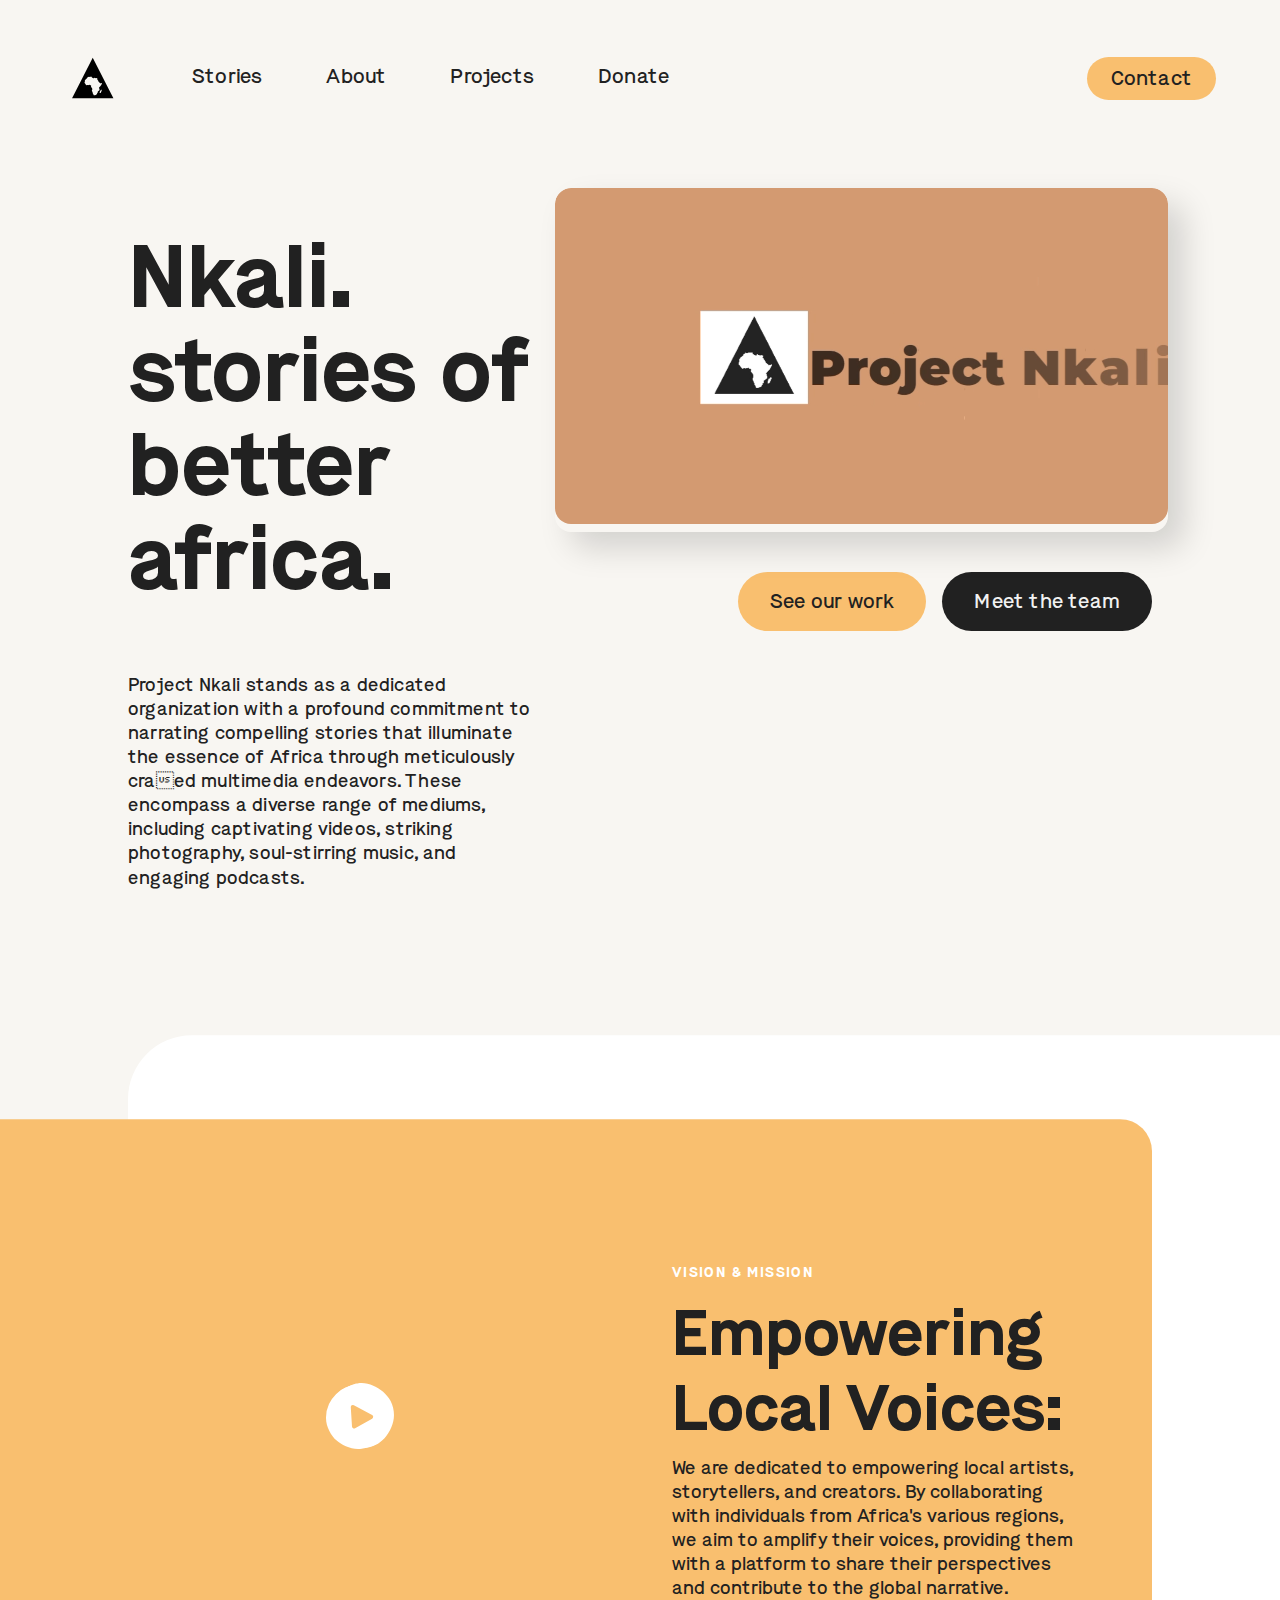
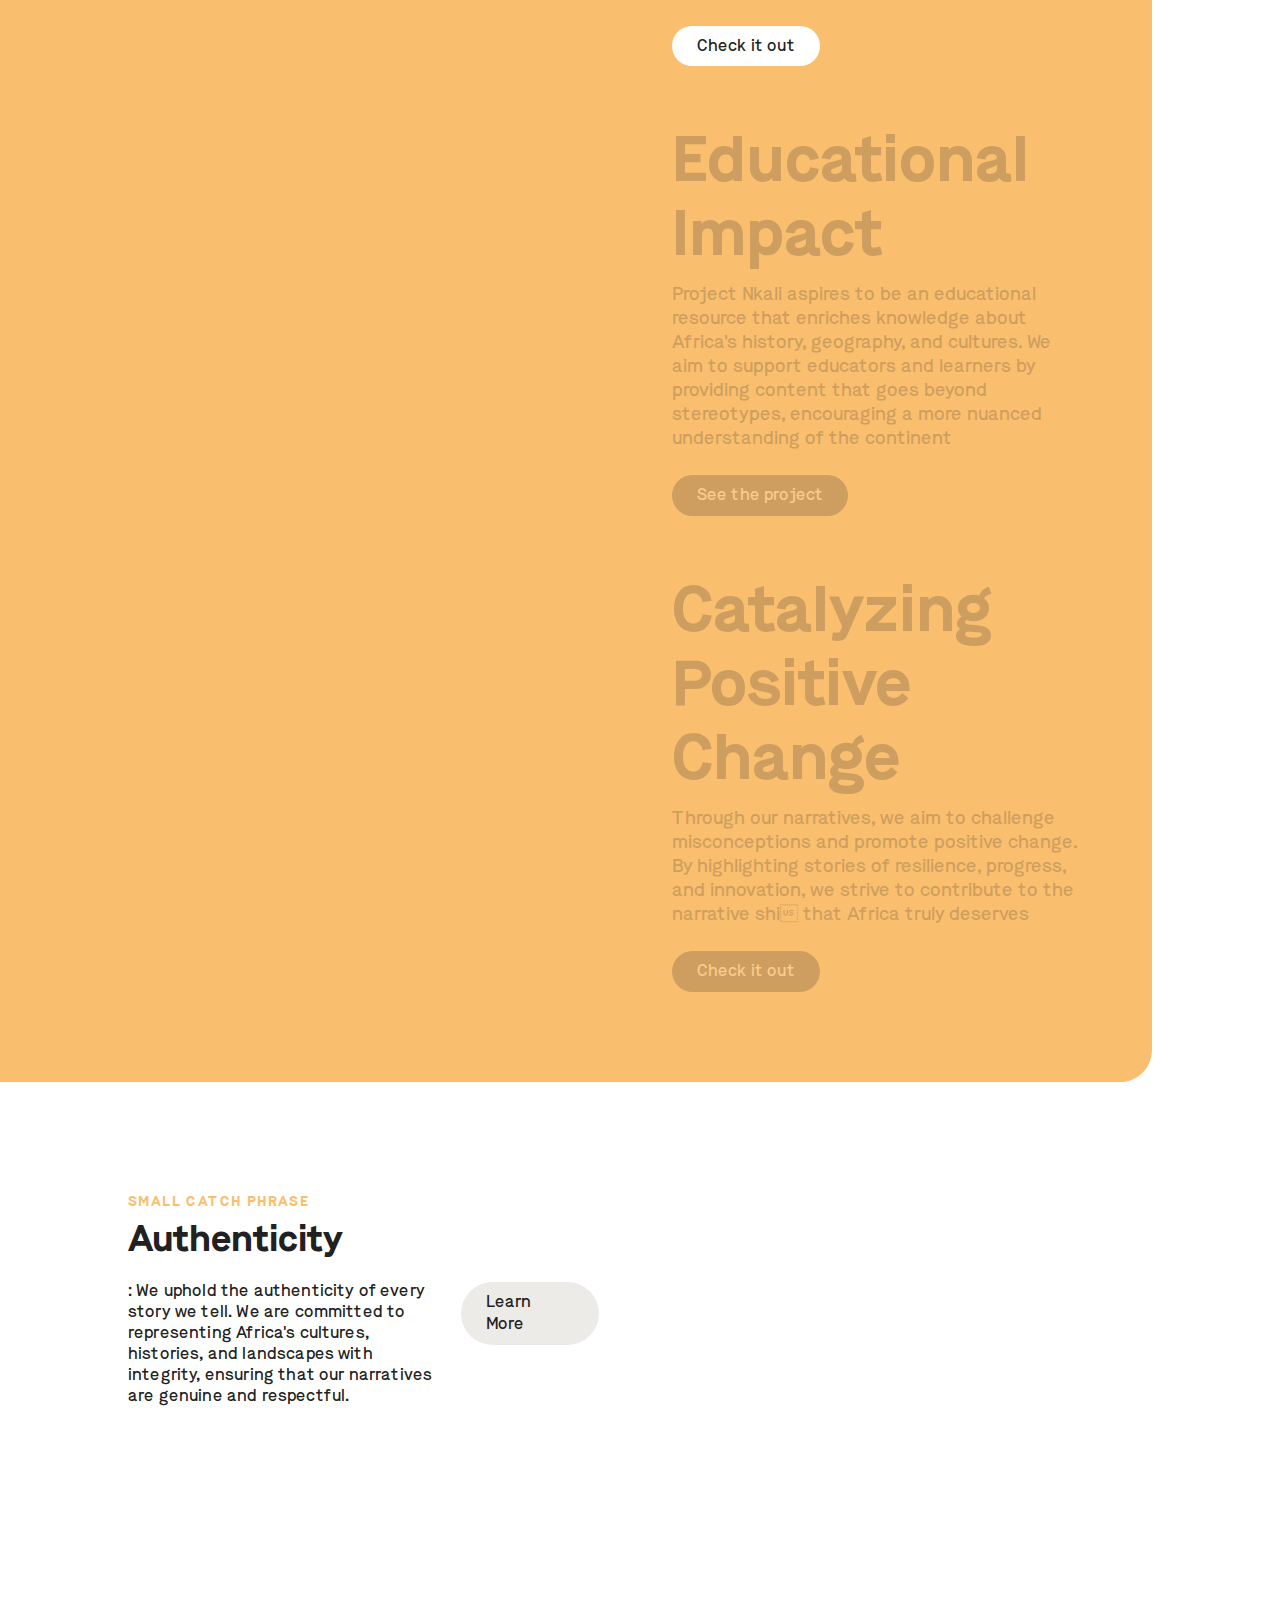
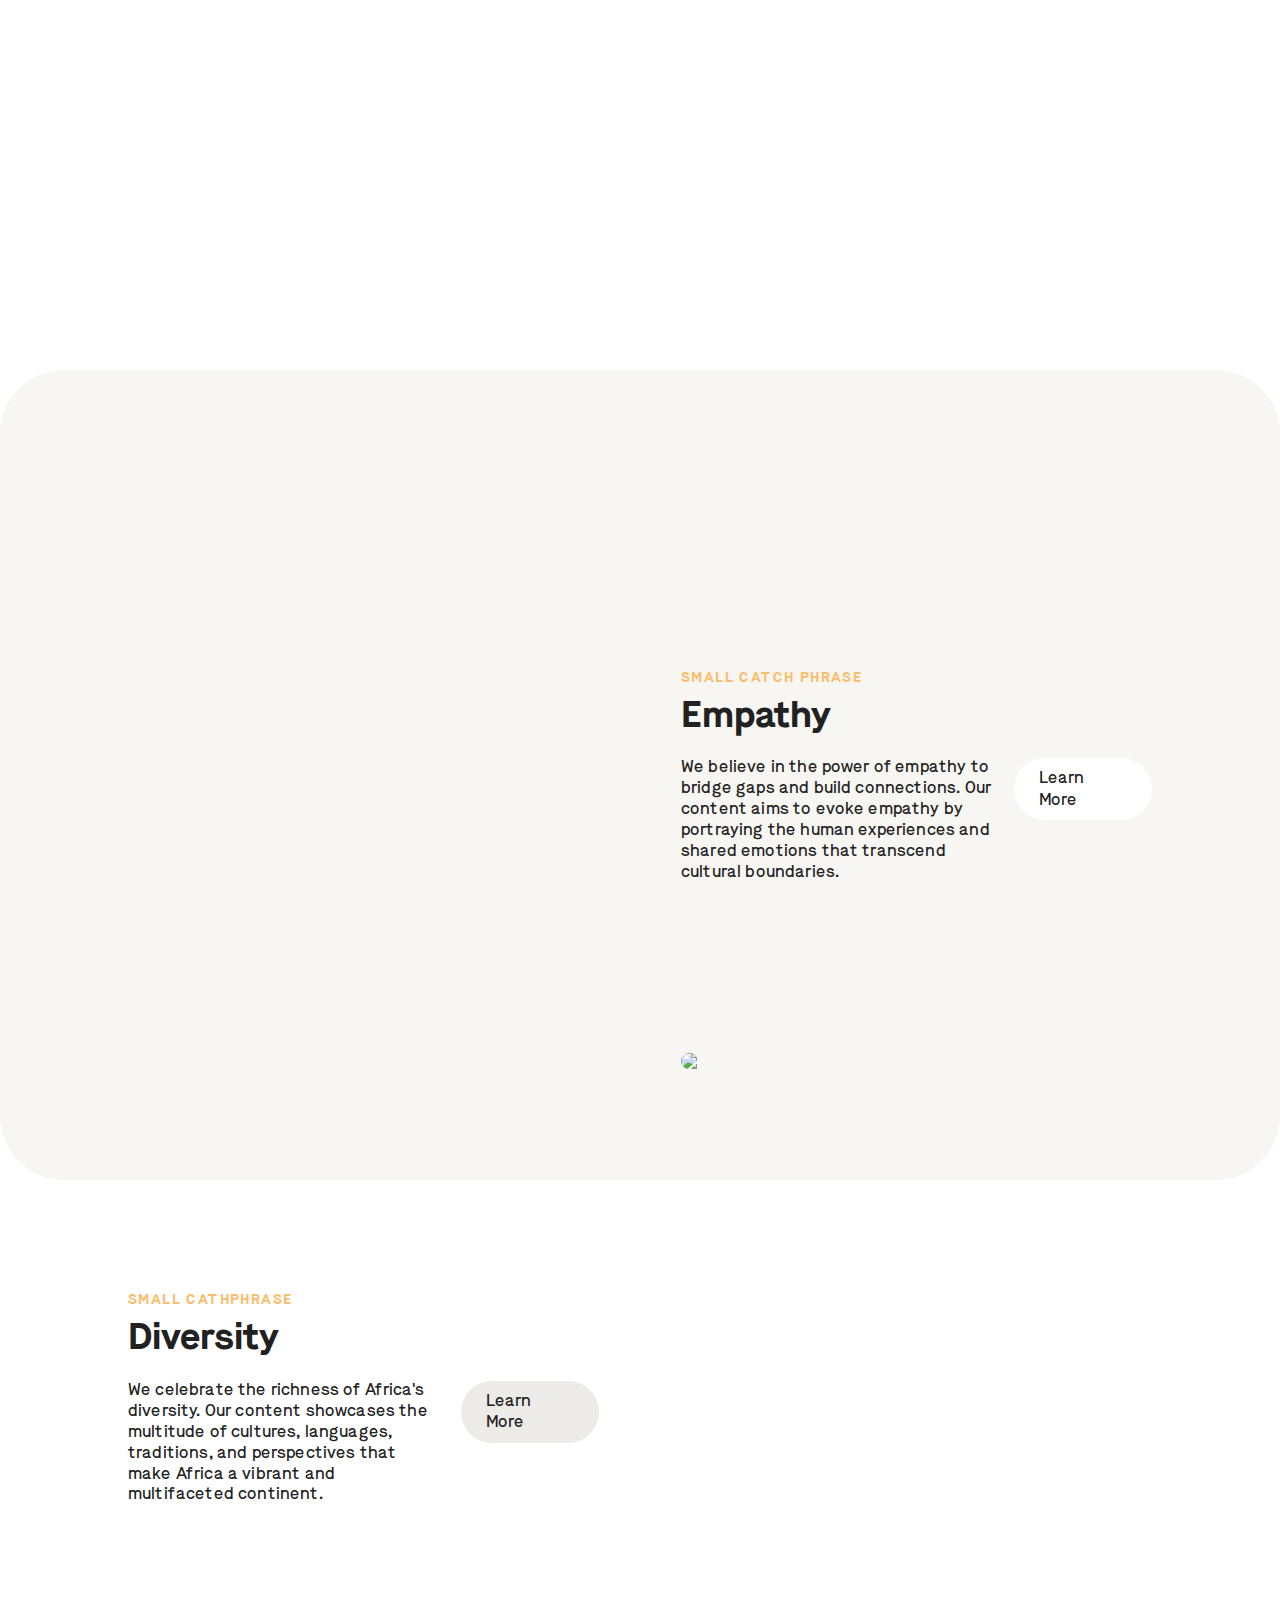
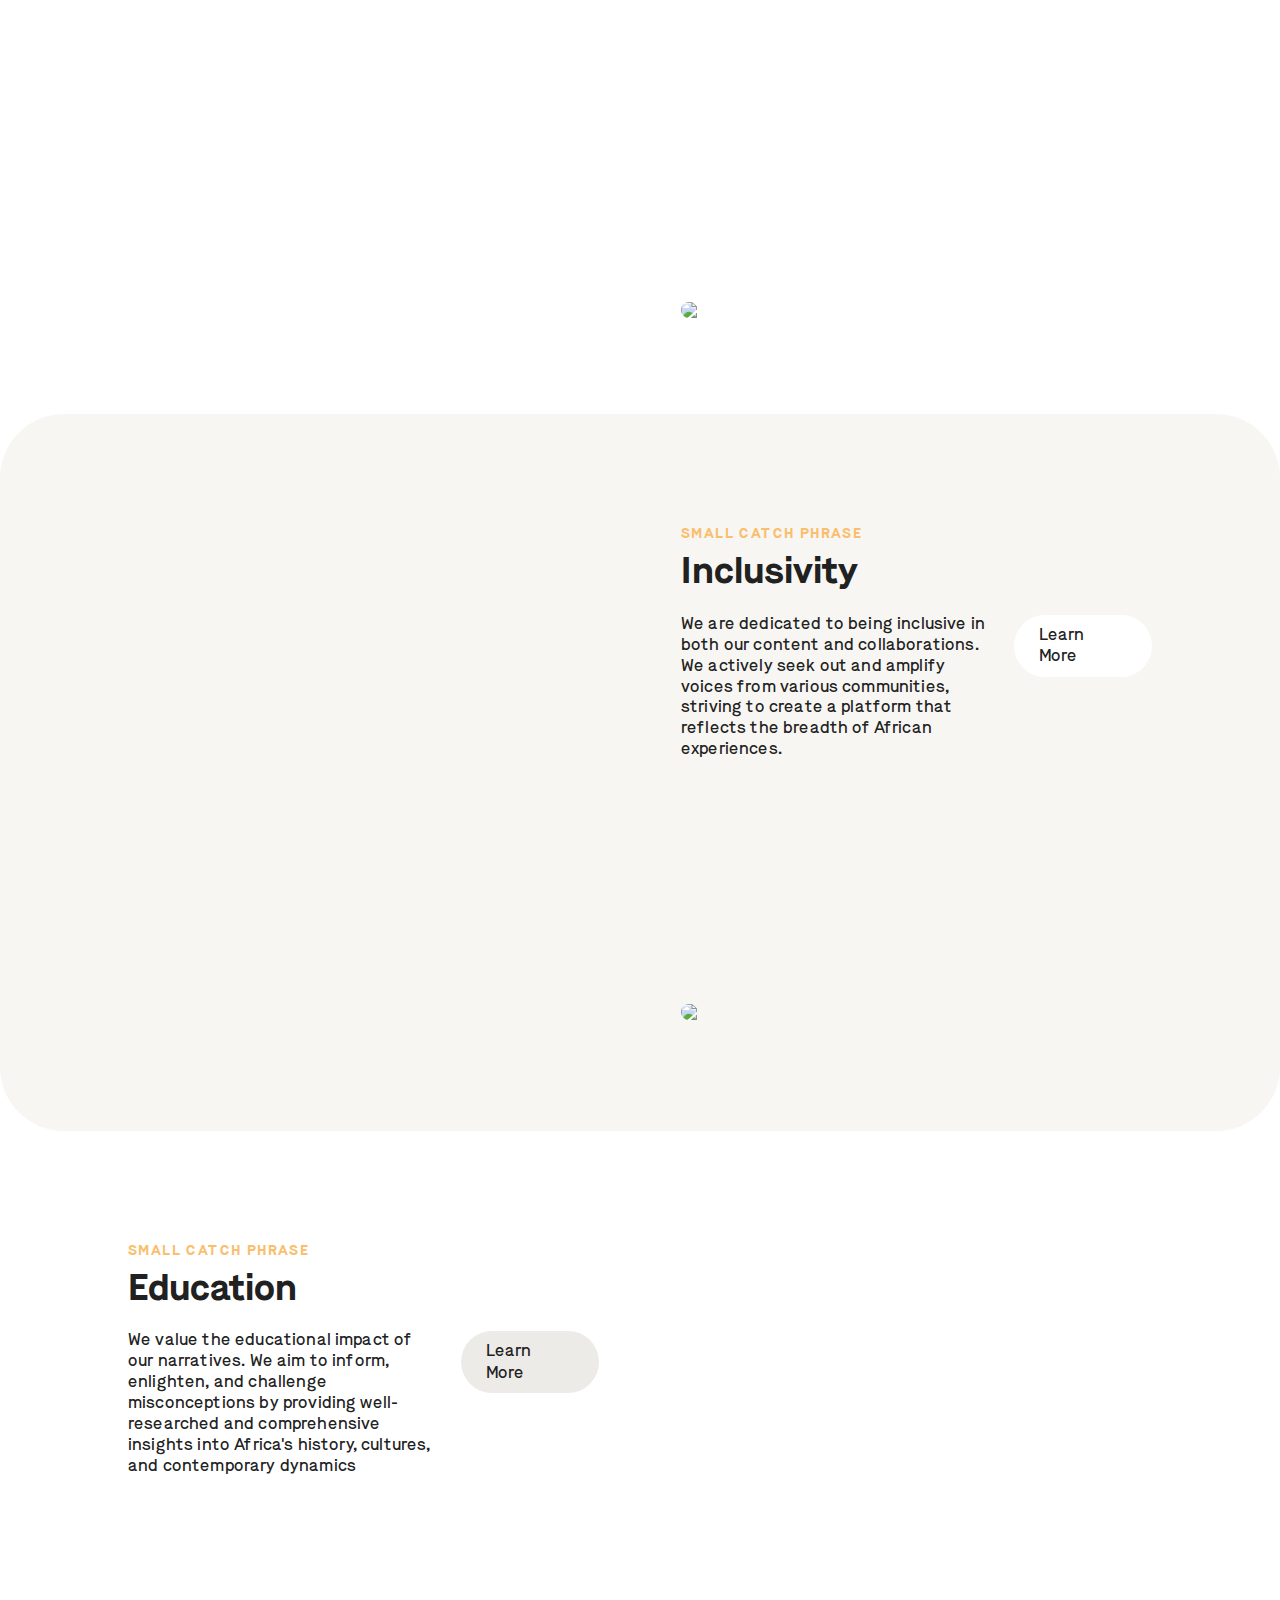
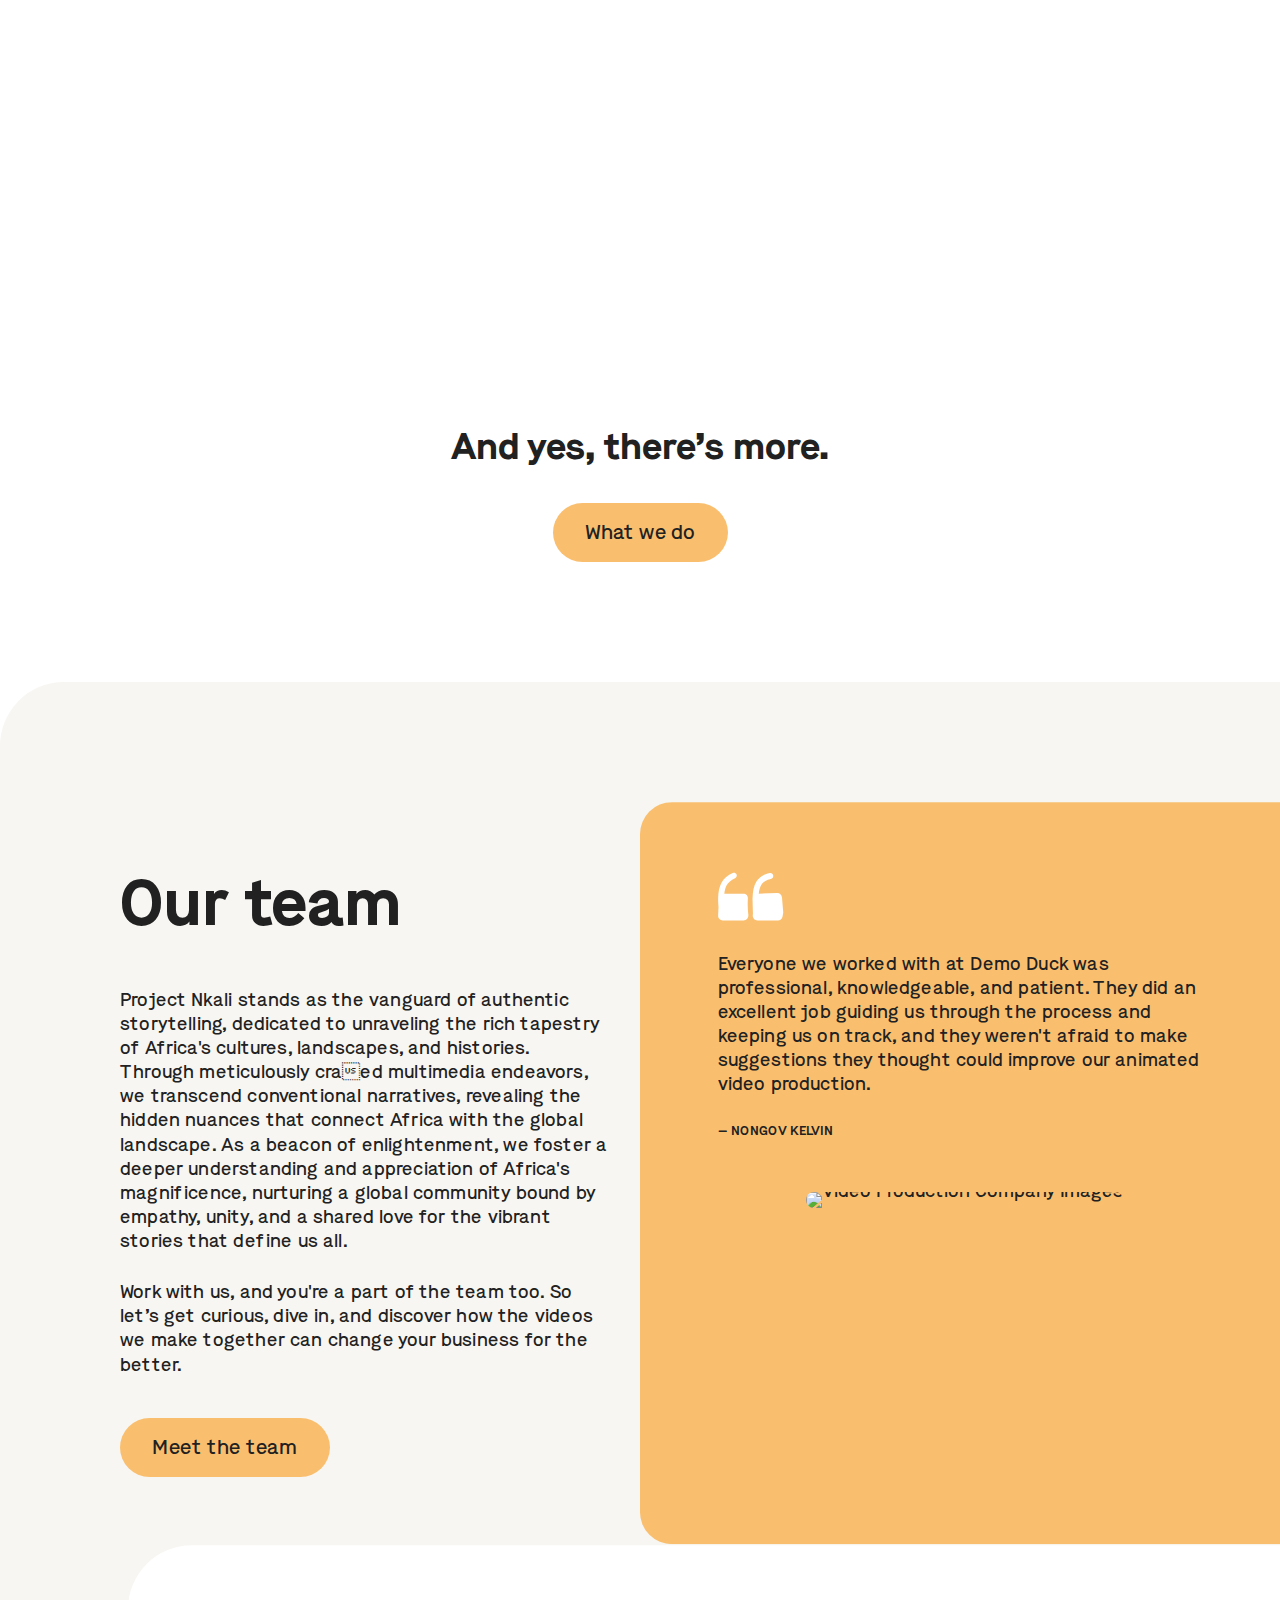
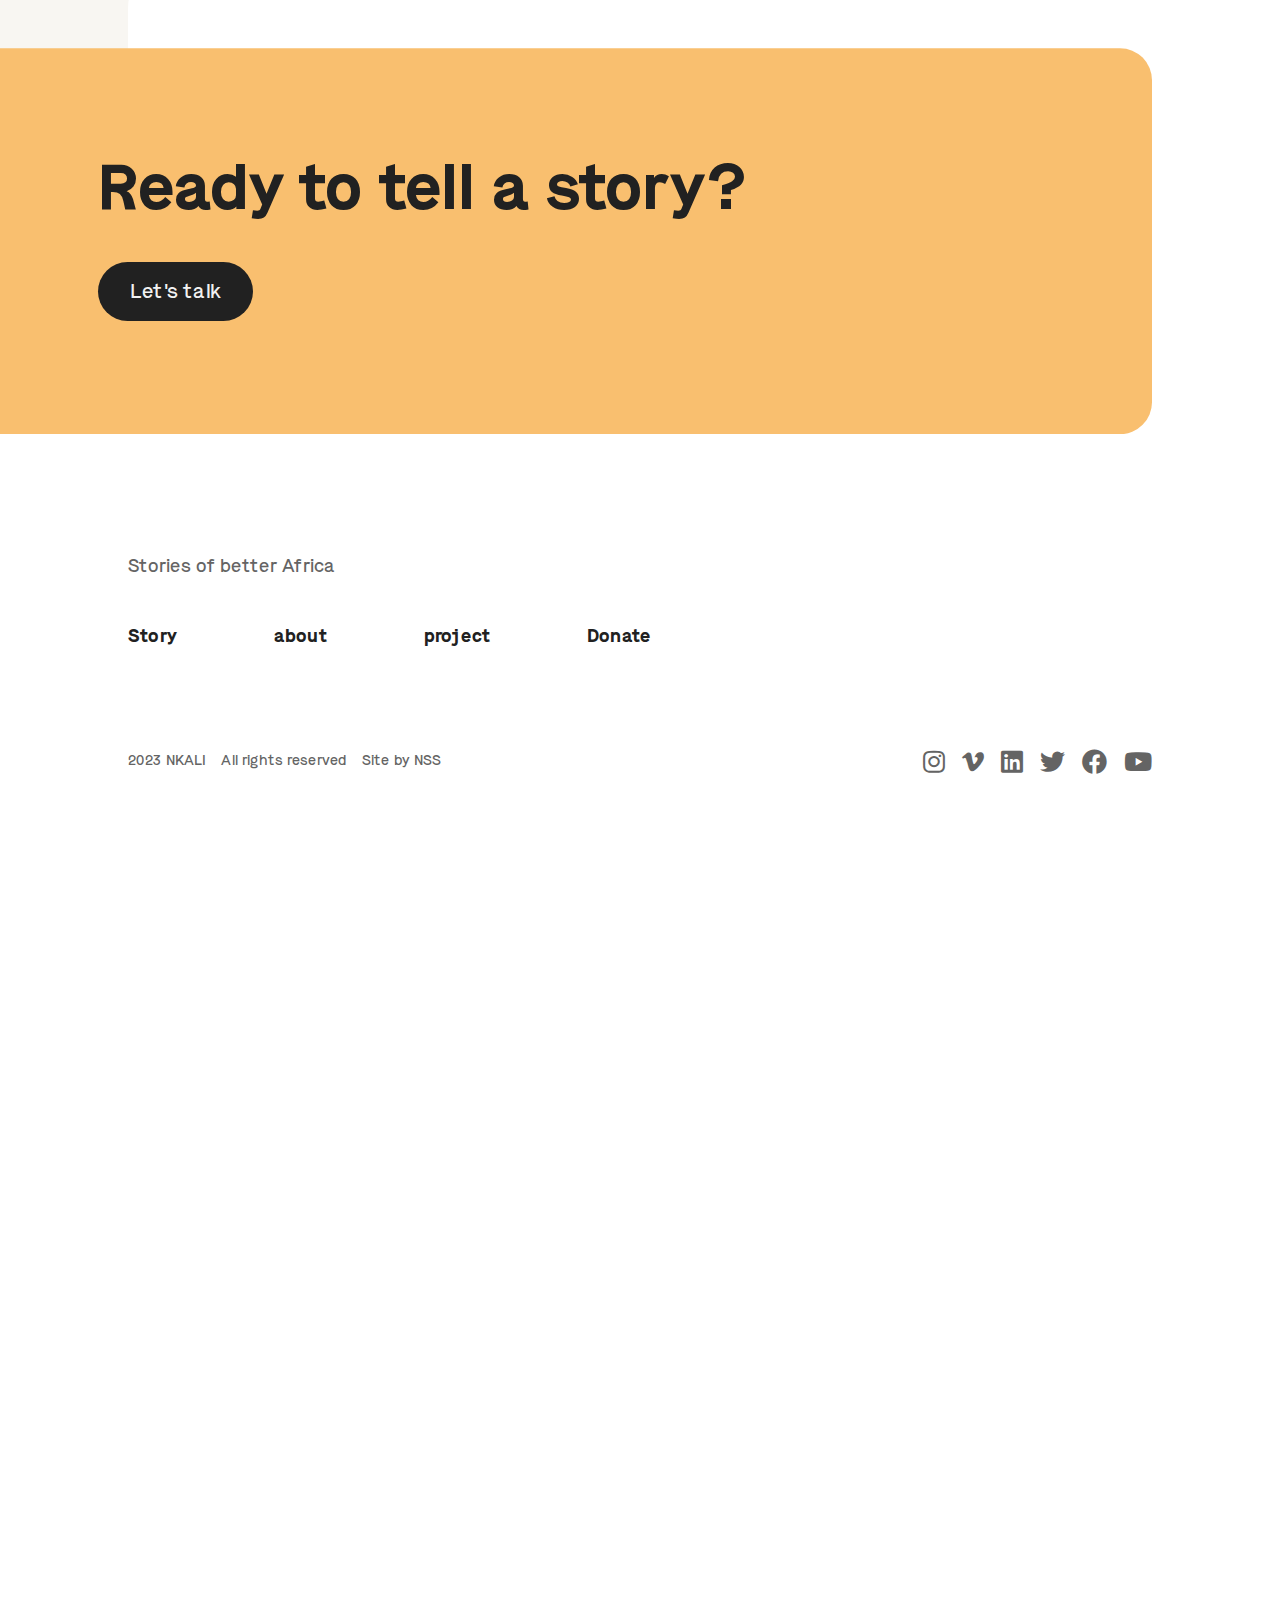
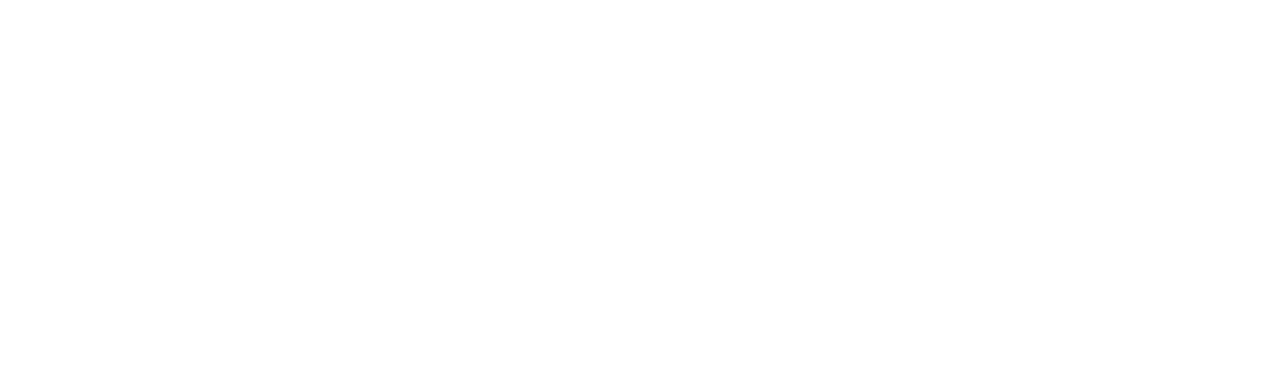
==== index.html @ a5c19a48 "first commit" ====
<!DOCTYPE html><html lang="en-US"><head>
<meta charset="UTF-8">
<meta name="viewport" content="width=device-width, initial-scale=1">
<link rel="profile" href="https://gmpg.org/xfn/11">
<meta name="robots" content="index, follow, max-image-preview:large, max-snippet:-1, max-video-preview:-1">

<title>stories of better Africa - nkali</title>
<meta name="description" content="stories for better africa by better africans .">
<link rel="canonical" href="index.html">
<meta property="og:locale" content="en_US">
<meta property="og:type" content="website">
<meta property="og:title" content="story telling for better Africa">
<meta property="og:description" content="We're an explainer video production company specializing in animated explainer videos, demo videos, product videos, and other corporate video content.">
<meta property="og:url" content="index.html">
<meta property="og:site_name" content="Demo Duck">
<meta property="article:publisher" content="https://www.facebook.com/">
<meta property="article:modified_time" content="2023-10-03T20:08:12+00:00">
<meta property="og:image" content="images/blogo.jpg">
<meta property="og:image:width" content="814">
<meta property="og:image:height" content="649">
<meta property="og:image:type" content="images/blogo.jpg">
<meta name="twitter:card" content="summary_large_image">
<meta name="twitter:site" content="@ProjectNkali">
<script type="application/ld+json" class="yoast-schema-graph"></script>
<meta name="google-site-verification" content="M6SMxTcga2S3cAZppBpB-QOzLXl_6aHto0vwOBiusDI">



<style id="global-styles-inline-css">
body{--wp--preset--color--black: #000000;--wp--preset--color--cyan-bluish-gray: #abb8c3;--wp--preset--color--white: #ffffff;--wp--preset--color--pale-pink: #f78da7;--wp--preset--color--vivid-red: #cf2e2e;--wp--preset--color--luminous-vivid-orange: #ff6900;--wp--preset--color--luminous-vivid-amber: #fcb900;--wp--preset--color--light-green-cyan: #7bdcb5;--wp--preset--color--vivid-green-cyan: #00d084;--wp--preset--color--pale-cyan-blue: #8ed1fc;--wp--preset--color--vivid-cyan-blue: #0693e3;--wp--preset--color--vivid-purple: #9b51e0;--wp--preset--gradient--vivid-cyan-blue-to-vivid-purple: linear-gradient(135deg,rgba(6,147,227,1) 0%,rgb(155,81,224) 100%);--wp--preset--gradient--light-green-cyan-to-vivid-green-cyan: linear-gradient(135deg,rgb(122,220,180) 0%,rgb(0,208,130) 100%);--wp--preset--gradient--luminous-vivid-amber-to-luminous-vivid-orange: linear-gradient(135deg,rgba(252,185,0,1) 0%,rgba(255,105,0,1) 100%);--wp--preset--gradient--luminous-vivid-orange-to-vivid-red: linear-gradient(135deg,rgba(255,105,0,1) 0%,rgb(207,46,46) 100%);--wp--preset--gradient--very-light-gray-to-cyan-bluish-gray: linear-gradient(135deg,rgb(238,238,238) 0%,rgb(169,184,195) 100%);--wp--preset--gradient--cool-to-warm-spectrum: linear-gradient(135deg,rgb(74,234,220) 0%,rgb(151,120,209) 20%,rgb(207,42,186) 40%,rgb(238,44,130) 60%,rgb(251,105,98) 80%,rgb(254,248,76) 100%);--wp--preset--gradient--blush-light-purple: linear-gradient(135deg,rgb(255,206,236) 0%,rgb(152,150,240) 100%);--wp--preset--gradient--blush-bordeaux: linear-gradient(135deg,rgb(254,205,165) 0%,rgb(254,45,45) 50%,rgb(107,0,62) 100%);--wp--preset--gradient--luminous-dusk: linear-gradient(135deg,rgb(255,203,112) 0%,rgb(199,81,192) 50%,rgb(65,88,208) 100%);--wp--preset--gradient--pale-ocean: linear-gradient(135deg,rgb(255,245,203) 0%,rgb(182,227,212) 50%,rgb(51,167,181) 100%);--wp--preset--gradient--electric-grass: linear-gradient(135deg,rgb(202,248,128) 0%,rgb(113,206,126) 100%);--wp--preset--gradient--midnight: linear-gradient(135deg,rgb(2,3,129) 0%,rgb(40,116,252) 100%);--wp--preset--font-size--small: 13px;--wp--preset--font-size--medium: 20px;--wp--preset--font-size--large: 36px;--wp--preset--font-size--x-large: 42px;--wp--preset--spacing--20: 0.44rem;--wp--preset--spacing--30: 0.67rem;--wp--preset--spacing--40: 1rem;--wp--preset--spacing--50: 1.5rem;--wp--preset--spacing--60: 2.25rem;--wp--preset--spacing--70: 3.38rem;--wp--preset--spacing--80: 5.06rem;--wp--preset--shadow--natural: 6px 6px 9px rgba(0, 0, 0, 0.2);--wp--preset--shadow--deep: 12px 12px 50px rgba(0, 0, 0, 0.4);--wp--preset--shadow--sharp: 6px 6px 0px rgba(0, 0, 0, 0.2);--wp--preset--shadow--outlined: 6px 6px 0px -3px rgba(255, 255, 255, 1), 6px 6px rgba(0, 0, 0, 1);--wp--preset--shadow--crisp: 6px 6px 0px rgba(0, 0, 0, 1);}:where(.is-layout-flex){gap: 0.5em;}:where(.is-layout-grid){gap: 0.5em;}body .is-layout-flow > .alignleft{float: left;margin-inline-start: 0;margin-inline-end: 2em;}body .is-layout-flow > .alignright{float: right;margin-inline-start: 2em;margin-inline-end: 0;}body .is-layout-flow > .aligncenter{margin-left: auto !important;margin-right: auto !important;}body .is-layout-constrained > .alignleft{float: left;margin-inline-start: 0;margin-inline-end: 2em;}body .is-layout-constrained > .alignright{float: right;margin-inline-start: 2em;margin-inline-end: 0;}body .is-layout-constrained > .aligncenter{margin-left: auto !important;margin-right: auto !important;}body .is-layout-constrained > :where(:not(.alignleft):not(.alignright):not(.alignfull)){max-width: var(--wp--style--global--content-size);margin-left: auto !important;margin-right: auto !important;}body .is-layout-constrained > .alignwide{max-width: var(--wp--style--global--wide-size);}body .is-layout-flex{display: flex;}body .is-layout-flex{flex-wrap: wrap;align-items: center;}body .is-layout-flex > *{margin: 0;}body .is-layout-grid{display: grid;}body .is-layout-grid > *{margin: 0;}:where(.wp-block-columns.is-layout-flex){gap: 2em;}:where(.wp-block-columns.is-layout-grid){gap: 2em;}:where(.wp-block-post-template.is-layout-flex){gap: 1.25em;}:where(.wp-block-post-template.is-layout-grid){gap: 1.25em;}.has-black-color{color: var(--wp--preset--color--black) !important;}.has-cyan-bluish-gray-color{color: var(--wp--preset--color--cyan-bluish-gray) !important;}.has-white-color{color: var(--wp--preset--color--white) !important;}.has-pale-pink-color{color: var(--wp--preset--color--pale-pink) !important;}.has-vivid-red-color{color: var(--wp--preset--color--vivid-red) !important;}.has-luminous-vivid-orange-color{color: var(--wp--preset--color--luminous-vivid-orange) !important;}.has-luminous-vivid-amber-color{color: var(--wp--preset--color--luminous-vivid-amber) !important;}.has-light-green-cyan-color{color: var(--wp--preset--color--light-green-cyan) !important;}.has-vivid-green-cyan-color{color: var(--wp--preset--color--vivid-green-cyan) !important;}.has-pale-cyan-blue-color{color: var(--wp--preset--color--pale-cyan-blue) !important;}.has-vivid-cyan-blue-color{color: var(--wp--preset--color--vivid-cyan-blue) !important;}.has-vivid-purple-color{color: var(--wp--preset--color--vivid-purple) !important;}.has-black-background-color{background-color: var(--wp--preset--color--black) !important;}.has-cyan-bluish-gray-background-color{background-color: var(--wp--preset--color--cyan-bluish-gray) !important;}.has-white-background-color{background-color: var(--wp--preset--color--white) !important;}.has-pale-pink-background-color{background-color: var(--wp--preset--color--pale-pink) !important;}.has-vivid-red-background-color{background-color: var(--wp--preset--color--vivid-red) !important;}.has-luminous-vivid-orange-background-color{background-color: var(--wp--preset--color--luminous-vivid-orange) !important;}.has-luminous-vivid-amber-background-color{background-color: var(--wp--preset--color--luminous-vivid-amber) !important;}.has-light-green-cyan-background-color{background-color: var(--wp--preset--color--light-green-cyan) !important;}.has-vivid-green-cyan-background-color{background-color: var(--wp--preset--color--vivid-green-cyan) !important;}.has-pale-cyan-blue-background-color{background-color: var(--wp--preset--color--pale-cyan-blue) !important;}.has-vivid-cyan-blue-background-color{background-color: var(--wp--preset--color--vivid-cyan-blue) !important;}.has-vivid-purple-background-color{background-color: var(--wp--preset--color--vivid-purple) !important;}.has-black-border-color{border-color: var(--wp--preset--color--black) !important;}.has-cyan-bluish-gray-border-color{border-color: var(--wp--preset--color--cyan-bluish-gray) !important;}.has-white-border-color{border-color: var(--wp--preset--color--white) !important;}.has-pale-pink-border-color{border-color: var(--wp--preset--color--pale-pink) !important;}.has-vivid-red-border-color{border-color: var(--wp--preset--color--vivid-red) !important;}.has-luminous-vivid-orange-border-color{border-color: var(--wp--preset--color--luminous-vivid-orange) !important;}.has-luminous-vivid-amber-border-color{border-color: var(--wp--preset--color--luminous-vivid-amber) !important;}.has-light-green-cyan-border-color{border-color: var(--wp--preset--color--light-green-cyan) !important;}.has-vivid-green-cyan-border-color{border-color: var(--wp--preset--color--vivid-green-cyan) !important;}.has-pale-cyan-blue-border-color{border-color: var(--wp--preset--color--pale-cyan-blue) !important;}.has-vivid-cyan-blue-border-color{border-color: var(--wp--preset--color--vivid-cyan-blue) !important;}.has-vivid-purple-border-color{border-color: var(--wp--preset--color--vivid-purple) !important;}.has-vivid-cyan-blue-to-vivid-purple-gradient-background{background: var(--wp--preset--gradient--vivid-cyan-blue-to-vivid-purple) !important;}.has-light-green-cyan-to-vivid-green-cyan-gradient-background{background: var(--wp--preset--gradient--light-green-cyan-to-vivid-green-cyan) !important;}.has-luminous-vivid-amber-to-luminous-vivid-orange-gradient-background{background: var(--wp--preset--gradient--luminous-vivid-amber-to-luminous-vivid-orange) !important;}.has-luminous-vivid-orange-to-vivid-red-gradient-background{background: var(--wp--preset--gradient--luminous-vivid-orange-to-vivid-red) !important;}.has-very-light-gray-to-cyan-bluish-gray-gradient-background{background: var(--wp--preset--gradient--very-light-gray-to-cyan-bluish-gray) !important;}.has-cool-to-warm-spectrum-gradient-background{background: var(--wp--preset--gradient--cool-to-warm-spectrum) !important;}.has-blush-light-purple-gradient-background{background: var(--wp--preset--gradient--blush-light-purple) !important;}.has-blush-bordeaux-gradient-background{background: var(--wp--preset--gradient--blush-bordeaux) !important;}.has-luminous-dusk-gradient-background{background: var(--wp--preset--gradient--luminous-dusk) !important;}.has-pale-ocean-gradient-background{background: var(--wp--preset--gradient--pale-ocean) !important;}.has-electric-grass-gradient-background{background: var(--wp--preset--gradient--electric-grass) !important;}.has-midnight-gradient-background{background: var(--wp--preset--gradient--midnight) !important;}.has-small-font-size{font-size: var(--wp--preset--font-size--small) !important;}.has-medium-font-size{font-size: var(--wp--preset--font-size--medium) !important;}.has-large-font-size{font-size: var(--wp--preset--font-size--large) !important;}.has-x-large-font-size{font-size: var(--wp--preset--font-size--x-large) !important;}
.wp-block-navigation a:where(:not(.wp-element-button)){color: inherit;}
:where(.wp-block-post-template.is-layout-flex){gap: 1.25em;}:where(.wp-block-post-template.is-layout-grid){gap: 1.25em;}
:where(.wp-block-columns.is-layout-flex){gap: 2em;}:where(.wp-block-columns.is-layout-grid){gap: 2em;}
.wp-block-pullquote{font-size: 1.5em;line-height: 1.6;}
</style>
<link rel="stylesheet" id="font-awesome-5-css" href="css/all.min.css" media="all">
<link rel="stylesheet" id="jquery-magnificpopup-css" href="css/jquery.magnificpopup.min.css" media="all">
<link rel="stylesheet" id="jquery-bxslider-css" href="css/jquery.bxslider.css" media="all">
<link rel="stylesheet" id="fl-builder-layout-21-css" href="css/21-layout.css" media="all">
<link rel="stylesheet" id="contact-form-7-css" href="css/styles.css" media="all">
<link rel="stylesheet" id="fl-builder-layout-bundle-8c600600e8a0984115e14acffd329a07-css" href="css/8c600600e8a0984115e14acffd329a07-layout-bundle.css" media="all">
<script src="js/jquery.min.js" id="jquery-core-js" type="a019e2c1ad985b65a0c96d28-text/javascript"></script>
<script src="js/jquery-migrate.min.js" id="jquery-migrate-js" type="a019e2c1ad985b65a0c96d28-text/javascript"></script>

<script src="https://www.googletagmanager.com/gtag/js?id=G-C71C9CDBTD" id="google_gtagjs-js" async="" type="a019e2c1ad985b65a0c96d28-text/javascript"></script>
<script id="google_gtagjs-js-after" type="a019e2c1ad985b65a0c96d28-text/javascript">
window.dataLayer = window.dataLayer || [];function gtag(){dataLayer.push(arguments);}
gtag("js", new Date());
gtag("set", "developer_id.dZTNiMT", true);
gtag("config", "G-C71C9CDBTD");
</script>

<link rel="https://api.w.org/" href="https://demoduck.com/wp-json/"><link rel="alternate" type="application/json" href="https://demoduck.com/wp-json/wp/v2/pages/21"><link rel="EditURI" type="application/rsd+xml" title="RSD" href="https://demoduck.com/xmlrpc.php?rsd">
<link rel="shortlink" href="https://demoduck.com/">
<link rel="alternate" type="application/json+oembed" href="https://demoduck.com/wp-json/oembed/1.0/embed?url=https%3A%2F%2Fdemoduck.com%2F">
<link rel="alternate" type="text/xml+oembed" href="https://demoduck.com/wp-json/oembed/1.0/embed?url=https%3A%2F%2Fdemoduck.com%2F&amp;format=xml">
<meta name="generator" content="Site Kit by Google 1.90.1"><link rel="icon" href="images/dd-logo-for-animated-explainer-video-company-32x32.png" sizes="32x32">
<link rel="icon" href="images/dd-logo-for-animated-explainer-video-company-192x192.png" sizes="192x192">
<link rel="apple-touch-icon" href="images/dd-logo-for-animated-explainer-video-company-180x180.png">
<meta name="msapplication-TileImage" content="https://demoduck.com/wp-content/uploads/2023/02/dd-logo-for-animated-explainer-video-company-270x270.png">
<link rel="stylesheet" href="css/slick.min.css">
<link rel="stylesheet" href="css/slick-theme.min.css">
<link rel="stylesheet" href="css/style.css">
<link rel="stylesheet" href="css/main.css">
<script src="js/E-v1.js" async="" type="a019e2c1ad985b65a0c96d28-text/javascript"></script>

<script src="js/lottie-init.js" type="a019e2c1ad985b65a0c96d28-text/javascript"></script>
<script src="js/lottie.js" crossorigin="anonymous" type="a019e2c1ad985b65a0c96d28-text/javascript"></script>

<script type="a019e2c1ad985b65a0c96d28-text/javascript">
	!function(f,b,e,v,n,t,s)
	{if(f.fbq)return;n=f.fbq=function(){n.callMethod?
	n.callMethod.apply(n,arguments):n.queue.push(arguments)};
	if(!f._fbq)f._fbq=n;n.push=n;n.loaded=!0;n.version='2.0';
	n.queue=[];t=b.createElement(e);t.async=!0;
	t.src=v;s=b.getElementsByTagName(e)[0];
	s.parentNode.insertBefore(t,s)}(window,document,'script',
	'https://connect.facebook.net/en_US/fbevents.js');
	 fbq('init', '290477595015975'); 
	fbq('track', 'PageView');
	</script>
<noscript>
	 <img height="1" width="1" 
	src="https://www.facebook.com/tr?id=290477595015975&ev=PageView
	&noscript=1"/>
	</noscript>



<script async="" src="https://www.googletagmanager.com/gtag/js?id=UA-20668050-1" type="a019e2c1ad985b65a0c96d28-text/javascript"></script>
<script type="a019e2c1ad985b65a0c96d28-text/javascript">
	  window.dataLayer = window.dataLayer || [];
	  function gtag(){dataLayer.push(arguments);}
	  gtag('js', new Date());
	  gtag('config', 'UA-20668050-1');
	</script>

<script async="" src="https://www.googletagmanager.com/gtag/js?id=AW-987334023" type="a019e2c1ad985b65a0c96d28-text/javascript"></script>
<script type="a019e2c1ad985b65a0c96d28-text/javascript">
	  window.dataLayer = window.dataLayer || [];
	  function gtag(){dataLayer.push(arguments);}
	  gtag('js', new Date());

	  gtag('config', 'AW-987334023');
	</script>
</head>
<body data-rsssl="1" class="home page-template-default page page-id-21 fl-builder fl-theme-builder-footer no-sidebar">
<div class="mobile-navigation mobile-navigation-hide" style="visibility: hidden; pointer-events: none;">
<button class="mobile-navigation-close">
<svg xmlns="http://www.w3.org/2000/svg" viewBox="0 0 16 16" fill="none" stroke="#F9BF6F" stroke-width="1">
<line x1="1.4" y1="1.4" x2="14.4" y2="14.4"></line>
<line x1="1.4" y1="14.4" x2="14.4" y2="1.4"></line>
</svg>
</button>
<div class="mobile-navigation-container">
<div class="mobile-navigation-wrap">
<nav class="mobile-main-navigation">
<div class="menu-primary-navigation-container"><ul id="primary-menu" class="menu"><li id="menu-item-6" class="menu-item menu-item-type-custom menu-item-object-custom menu-item-6"><a href="project.html">stories</a></li>
<li id="menu-item-96" class="menu-item menu-item-type-post_type menu-item-object-page menu-item-96"><a href="about.html">About</a></li>
<li id="menu-item-9" class="menu-item menu-item-type-post_type menu-item-object-page menu-item-9"><a href="project.html">project</a></li>
<li id="menu-item-10" class="menu-item menu-item-type-custom menu-item-object-custom menu-item-10"><a href="donate.html">donate</a></li>
</ul></div> </nav>
<nav class="mobile-secondary-navigation">
<div class="menu-secondary-navigation-container"><ul id="secondary-menu" class="menu"><li id="menu-item-12" class="menu-item menu-item-type-post_type menu-item-object-page menu-item-12"><a href="contact.html">contact</a></li>
</ul></div> </nav>
</div>
</div>
</div>
<div id="page" class="site">
<a class="skip-link screen-reader-text" href="#primary">Skip to content</a>
<header id="masthead" class="site-header">
<div class="site-branding">
<a href="index.html" class="site-title-logo" rel="home">
<div class="site-logo">
	<svg id="Layer_1" data-name="Layer 1" xmlns="http://www.w3.org/2000/svg" viewBox="0 0 841.89 841.89">
		<defs>
			
			<style>.cls-1{fill:black;}</style>
		</defs>
		<path class="cls-1" d="M641.39,603.9,403.17,136.42,165,603.9l-52,101.57H693.41ZM529.48,597a1.7,1.7,0,0,0-2.68.51c-.43,3.54-.57,7.16-1.95,10.49-.72,1.66-1.59,3.18-2.24,4.77s-.94,3.19-1.45,4.7c-.58,2.18-1.95,3.84-3.25,5.65a22.37,22.37,0,0,0-2.39,5.21c-.65,1.66-1.59,2.75-3.4,2.53a9.79,9.79,0,0,0-4.56.65c-1.52.58-3.18,1.37-4.77.43a4.7,4.7,0,0,1-2.17-4.63c.22-1.73,1.3-3.9.5-5.57a4.16,4.16,0,0,1,.29-4.19c1.74-2.9,4.56-4.92,3.4-8.61A7.5,7.5,0,0,1,505,603c.29-.58,1.23-.65,1.16-1.45s-.22-1.08.14-1.88c1.52-2.82,5.21-2.82,7.74-4.19a13,13,0,0,0,4.78-4.27c.79-1.38,1.51-2.9,3.11-3.55a7.91,7.91,0,0,0,.57.8c2.1-2.1-.86-4,3.26-5.57l.72-.72c2,1.44,3.11,5,3,7.37a3.22,3.22,0,0,0,.14,2.17c.36.51.94.87,1.16,1.45A3.68,3.68,0,0,1,529.48,597Zm1.81-96.86c-.72,3.9-4.27,6.58-5,10.41A10.9,10.9,0,0,1,524,516a9.86,9.86,0,0,0-2.24,3.69c-.72,2-1.3,5.86-4,6.15h.51c-3.48,2.6-5.86,6-8.83,9.12a49.57,49.57,0,0,0-3.91,3.9c-1.15,1.67-1.95,3.55-3.18,5.14-2.39,2.89-5.28,5.28-7.45,8.32-1.59,2.24-4.05,5.71-2.89,8.61.57,1.52,1.88,2.75,2.09,4.48.22,2.1-1,4.27.44,6.22.87,1.16,2.31,1.67,3.18,2.82,1.38,1.88.29,4.2.07,6.3-.43,4.19.87,8.9-1.23,12.8-1.59,3-4.84,4.42-7.74,6a66.83,66.83,0,0,0-10.34,7.74c-2.1,1.73-4.42,3.47-4.7,6.44-.37,3.4.72,6.87.07,10.34a7.7,7.7,0,0,1-2.24,4.27c-1.52,1.23-3.62,1.3-4.92,2.75a9.44,9.44,0,0,0-2.17,4.84c-.37,2,.14,4.06-.94,5.94s-2.54,3.11-3.77,4.63c-1.44,1.73-2.74,3.61-4.19,5.42a18.92,18.92,0,0,1-4.2,4.13,33.06,33.06,0,0,1-5.42,2.38,25.74,25.74,0,0,0-4.85,2.53,7.89,7.89,0,0,1-5.79,1.31c-4.48-.58-8.17,2-12.51,2.1-2.9.07-5.93-2.75-7.67-4.78-.87-1-1.74-2.24-1.3-3.69s1.08-2.53.14-4c-.79-1.16-1.95-2.1-2.75-3.33-1.44-2-2.89-4.05-4.27-6.14-1.23-1.89-2.6-3.69-3.11-5.94-.43-2-.21-4.12-.87-6.22a33.67,33.67,0,0,1-1.3-6,13.37,13.37,0,0,0-1.59-6.22c-2.17-3.62-5.42-6.37-7.23-10.2A18.12,18.12,0,0,1,391.6,596a38.49,38.49,0,0,1,2.6-7.3h.22c.43-4.63,5-8.11,2.6-12.88-.94-2-2.17-3.69-2.09-5.86,0-1.38.29-2.75-.15-4.05a29.41,29.41,0,0,0-1.88-3.62A66.78,66.78,0,0,0,383.42,549c-1.73-1.81-4.12-3.91-4.55-6.51s1.08-4.7,1.95-6.87c-.36-1.74.14-3.48.29-5.14a5,5,0,0,0-1.74-4.12,10,10,0,0,0-4.05-2.61c-2.1-.65-4.41.15-6.51-.65-1.37-.5-2.53-1.88-3.55-2.89a40.89,40.89,0,0,0-3.47-3.62,3.58,3.58,0,0,0-4.26-.22,13.84,13.84,0,0,1-5.72,2.17,39.93,39.93,0,0,0-5.79.94c-2.24.66-4,1.74-6.36,1.67a49.07,49.07,0,0,1-5.57-.94,25.52,25.52,0,0,0-6.59-.15,27,27,0,0,0-5.79,1.23,12.91,12.91,0,0,1-5.28.8,7.69,7.69,0,0,1-4.48-2.24c-1.52-1.38-2.32-3.4-3.69-4.92a26.68,26.68,0,0,0-3.25-2.53,10.6,10.6,0,0,1-2.9-3.55c-1.3-2.75-1.95-5.57-3.83-8s-4.13-4.27-6.08-6.51a14.31,14.31,0,0,1-3.11-7.38A41.05,41.05,0,0,0,288,482.8c-.43-1.38.22-2.39,1-3.47a35,35,0,0,0,3.47-7.38,13.94,13.94,0,0,0,.72-3.84c.08-1.44-.21-2.82-.07-4.19.15-1.89,2-5.36-.87-6,.15-3.33,2.46-6.29,4.41-8.82,1.09-1.45,2.25-2.83,3.33-4.27s1.67-3,2.68-4.2a19.08,19.08,0,0,1,3.76-3.11,13.59,13.59,0,0,0,3.47-3.62,8,8,0,0,1,4.49-2.82,13.51,13.51,0,0,0,4.41-2.82,15.5,15.5,0,0,0,3.4-4.05c.73-1.37.58-2.89,1-4.41a10.9,10.9,0,0,1,6.43-7c2.83-1.3,5.57-2.1,7.16-5,.58-1.09.87-2.75,2.1-3.18,1.45-.58,3.69-.08,3.62,1.8-.07,0-.07-.07-.14-.07.5.65.5.51.5,1.09.22,0,.8.07.8.21a14.31,14.31,0,0,0,2.17.22,6,6,0,0,0,1.59.15,2.65,2.65,0,0,1,2.31-.51,9.44,9.44,0,0,1,2.1-.72c.08.14.15.21.15.36a12.38,12.38,0,0,1,4.26-1c1.81-1.51,6.66-3.61,9-3.47a.3.3,0,0,0,0,.36c1.81-.5,3.54.8,5.35.51,1.3-.22,1.95-1.88,3.4-.8a2.22,2.22,0,0,1,2.39.73h1.15a2.93,2.93,0,0,0,3.33-1.3,1.8,1.8,0,0,1,1.6-.29,2.13,2.13,0,0,1,1.8.07,2.75,2.75,0,0,1,1.45.65c.8.07.51-.07.94.36a3.64,3.64,0,0,1,3.18,2.1c.22.22.29.22.36.51a2.85,2.85,0,0,1-.57,2.09,5.88,5.88,0,0,0,.86,2,4.08,4.08,0,0,1,1,1.73,2.2,2.2,0,0,1-.36.94,3,3,0,0,0-.37,1.31,2,2,0,0,0,.58,1.88c.37.21.58.43.73.5a11,11,0,0,0,2.6.58c1.16.29,2.32.73,3.47,1,.73.21,1.38.36,2.1.5s1.3.36,1.88.58a15.77,15.77,0,0,0,1.67.58c.58.29,1.08.58,1.66.87a2.85,2.85,0,0,1,.72.36,4.69,4.69,0,0,1,.87.43v.65c0-.36.58.44.58.44a2.46,2.46,0,0,1,.07,1.3,3.14,3.14,0,0,0,1.52.51c1.3-.87,4.27-.37,5.43.94,1.66.58,4,1.3,5.13-.65.73-1.45-.14-3.12.58-4.56,1.38-2.68,5.36-3.4,8-2.39a8.86,8.86,0,0,1,.29,1.45h.22c0,.07.29.94.29,1.08,1.59.15,4.19-.5,5.28.51a7.37,7.37,0,0,1,2.67,1.23,12.27,12.27,0,0,0,2.9,1,54.17,54.17,0,0,0,6.94,1.74c2.46.36,4.13-.44,6.3-1.52,2.45-1.23,4.05-.22,6.51.29,3.18.72,5.78,1.16,7.23,4.41a15.82,15.82,0,0,1,1.59,6.22c-.14,2.32-2.31,2.39-3.83,3.47a38.53,38.53,0,0,0,2.82,5.5,14,14,0,0,0,3.62,3.55,5.67,5.67,0,0,1,2.46,3.54c.28,1.38-.08,2.68.72,3.91,2.39,3.54,6,6,6.37,10.56.07.8-.08,1.95.5,2.53.94,1,2.39,1.45,3.18,2.75s.95,2.75,1.89,3.91c1.23,1.44,3.11,2.24,4.34,3.76,1.08,1.23,1.8,2.75,2.75,4.05,1.15,1.74,2.6,2.46,4.26,3.62a39.47,39.47,0,0,1,4.2,3.69c1.3,1.3,3.18,2.24,4.12,3.9a6.13,6.13,0,0,1,.73,2.17c.07.37-.22.8,0,1.23.72,1.23,2.75,1.23,4,.8,1.67-.58,3.19-1.45,5-2s3.47-1.38,5.2-1.6,3.26.29,4.71-.43,2.31-1.88,3.83-2.1a.15.15,0,0,1-.14-.14,8.19,8.19,0,0,1,2.38.65c.08,0,.15.07.22.07.58.65,1.23.94,1.45,1.74C530.78,493.94,531.72,497.84,531.29,500.09Z"/></svg>
</div>
</a>
</div>
<div class="navigation-container">
<nav id="site-navigation" class="main-navigation">
<button class="mobile-menu-toggle">
<svg xmlns="http://www.w3.org/2000/svg" viewBox="0 0 44 22" fill="none" stroke="#212121" stroke-width="1.5">
<line y1="11.25" x2="44" y2="11.25"></line>
<line y1="1.25" x2="44" y2="1.25"></line>
<line y1="21.25" x2="44" y2="21.25"></line>
</svg>
</button>
<div class="menu-primary-navigation-container"><ul id="primary-menu" class="menu"><li class="menu-item menu-item-type-custom menu-item-object-custom menu-item-6"><a href="project.html">Stories</a></li>
<li class="menu-item menu-item-type-post_type menu-item-object-page menu-item-96"><a href="about.html">About</a></li>
<li class="menu-item menu-item-type-post_type menu-item-object-page menu-item-9"><a href="project.html">Projects</a></li>
<li class="menu-item menu-item-type-custom menu-item-object-custom menu-item-10"><a href="donate.html">Donate</a></li>
</ul></div> </nav>
<nav id="secondary-navigation" class="secondary-navigation">
<div class="menu-secondary-navigation-container"><ul id="secondary-menu" class="menu"><li class="menu-item menu-item-type-post_type menu-item-object-page menu-item-12"><a href="contact.html">Contact</a></li>
</ul></div> </nav>
</div>
</header>
<main id="primary" class="site-main">
<article id="post-21" class="post-21 page type-page status-publish has-post-thumbnail hentry">
<div class="entry-content">
<div class="fl-builder-content fl-builder-content-21 fl-builder-content-primary fl-builder-global-templates-locked" data-post-id="21"><div class="fl-row fl-row-full-width fl-row-bg-color fl-node-618abe549683c" data-node="618abe549683c">
<div class="fl-row-content-wrap">
<div class="fl-row-content fl-row-fixed-width fl-node-content">
<div class="fl-col-group fl-node-618abe5499a7c" data-node="618abe5499a7c">
<div class="fl-col fl-node-618abf05185ce fl-col-small fl-col-small-full-width" data-node="618abf05185ce">
<div class="fl-col-content fl-node-content">
<div class="fl-module fl-module-rich-text fl-node-618abf05184c8 intro-text" data-node="618abf05184c8">
<div class="fl-module-content fl-node-content">
<div class="fl-rich-text">
<h5>Nkali. </h5>
<h1>stories of better africa.</h1>
<p>Project Nkali stands as a dedicated organization with a profound commitment to 
	narrating compelling stories that illuminate the essence of Africa through 
	meticulously craed multimedia endeavors. These encompass a diverse range 
	of mediums, including captivating videos, striking photography, soul-stirring 
	music, and engaging podcasts.</p>
</div>
</div>
</div>
</div>
</div>
<div class=>
<div class=>
<div class=>
<div class=>
<div class="ak-wistia-player-container">
	<video width="100%" height="100%" autoplay muted>
        <source src="images/vid.mp4" type="video/mp4">
        Your browser does not support the video tag.
    </video>
<div ></div>

<script type="a019e2c1ad985b65a0c96d28-text/javascript">
		window._wq = window._wq || [];
		_wq.push({
			id: 'clfoknzq7j',
			options: {
				endVideoBehavior: "loop",
				fitStrategy: "fill",
				fullscreenButton: false,
				muted: true,
				playbackRateControl: false,
				playbar: false,
				playButton: false,
				qualityControl: false,
				settingsControl: false,
				smallPlayButton: false,
				videoFoam: true,
				volumeControl: false
			}
		});
	</script>
</div> </div>
</div>
<div class="fl-module fl-module-button-group fl-node-619cb8573f093" data-node="619cb8573f093">
<div class="fl-module-content fl-node-content">
<div class="fl-button-group fl-button-group-layout-horizontal fl-button-group-width-full fl-button-group-align-right">
<div class="fl-button-group-buttons" role="group" aria-label="">
<div id="fl-button-group-button-619cb8573f093-0" class="fl-button-group-button fl-button-group-button-619cb8573f093-0"><div class="fl-button-wrap fl-button-width-full fl-button-right">
<a href="about.html" target="_self" class="fl-button" role="button">
<span class="fl-button-text">See our work</span>
</a>
</div>
</div><div id="fl-button-group-button-619cb8573f093-1" class="fl-button-group-button fl-button-group-button-619cb8573f093-1"><div class="fl-button-wrap fl-button-width-full fl-button-right">
<a href="/who-we-are" target="_self" class="fl-button" role="button">
<span class="fl-button-text">Meet the team</span>
</a>
</div>
</div> </div>
</div>
</div>
</div>
</div>
</div>
</div>
</div>
</div>
</div>
<div class="fl-row fl-row-full-width fl-row-bg-color fl-node-618e388921f3a video-tabs-section fl-row-has-layers" data-node="618e388921f3a">
<div class="fl-row-content-wrap">
<div class="fl-builder-layer fl-builder-shape-layer fl-builder-top-edge-layer fl-builder-shape-rect">
<svg class="fl-builder-layer-align-top-right" viewBox="0 0 800 450" preserveAspectRatio="none">
<defs>
</defs>
<g class="fl-shape-content">
<rect class="fl-shape" x="0" y="0" width="800" height="450"></rect>
</g>
</svg>
</div>
<div class="fl-builder-layer fl-builder-shape-layer fl-builder-bottom-edge-layer fl-builder-shape-rect">
<svg class="fl-builder-layer-align-bottom-left" viewBox="0 0 800 450" preserveAspectRatio="none">
<defs>
</defs>
<g class="fl-shape-content">
<rect class="fl-shape" x="0" y="0" width="800" height="450"></rect>
</g>
</svg>
</div>
<div class="fl-row-content fl-row-fixed-width fl-node-content">
<div class="fl-col-group fl-node-61b9e964430d2" data-node="61b9e964430d2">
<div class="fl-col fl-node-61b9e964432e0" data-node="61b9e964432e0">
<div class="fl-col-content fl-node-content">
<div class="fl-module fl-module-html fl-node-61b1e2ad6d397" data-node="61b1e2ad6d397">
<div class="fl-module-content fl-node-content">
<div class="fl-html">
<div id="lottieArrow"></div></div>
</div>
</div>
</div>
</div>
</div>
<div class="fl-col-group fl-node-618e388937396" data-node="618e388937396">
<div class="fl-col fl-node-618e3889374a7" data-node="618e3889374a7">
<div class="fl-col-content fl-node-content">
<div class="fl-module fl-module-ak-video-items fl-node-618e8d7284638" data-node="618e8d7284638">
<div class="fl-module-content fl-node-content">
<div class="ak-video-items">
<div class="ak-video-items-col video-items">
<div class="video-item active" data-video-index="0">
<div class="video-item-player">
<div class="wistia_embed wistia_async_u91ikk33gy popover=true"></div>

</div>
<p class="video-item-title"></p>
<p class="video-item-subtitle"></p>
</div>
<div class="video-item" data-video-index="1">
<div class="video-item-player">
<div class="wistia_embed wistia_async_cdkcg2y2us popover=true"></div>
<script type="a019e2c1ad985b65a0c96d28-text/javascript">
							window._wq = window._wq || [];
							_wq.push({
								id: 'cdkcg2y2us',
								options: {
									endVideoBehavior: "reset",
									fullscreenButton: true,
									muted: false,
									playbackRateControl: true,
									playbar: true,
									playButton: false,
									qualityControl: true,
									settingsControl: true,
									smallPlayButton: true,
									videoFoam: true
								}
							});
						</script>
</div>
<p class="video-item-title">Showpad</p>
<p class="video-item-subtitle">Live Action Explainer Video Production</p>
</div>
<div class="video-item" data-video-index="2">
<div class="video-item-player">
<div class="wistia_embed wistia_async_gqc5l2t2s5 popover=true"></div>
<script type="a019e2c1ad985b65a0c96d28-text/javascript">
							window._wq = window._wq || [];
							_wq.push({
								id: 'gqc5l2t2s5',
								options: {
									endVideoBehavior: "reset",
									fullscreenButton: true,
									muted: false,
									playbackRateControl: true,
									playbar: true,
									playButton: false,
									qualityControl: true,
									settingsControl: true,
									smallPlayButton: true,
									videoFoam: true
								}
							});
						</script>
</div>
<p class="video-item-title">name of video</p>
<p class="video-item-subtitle">video player back</p>
</div>
</div>
<div class="ak-video-items-col video-metas">
<div class="video-metas-wrap">
<h6 class="ak-video-items-label">Vision & Mission</h6>
<div class="video-meta active" data-meta-index="0">
<h5 class="video-meta-title">Empowering Local Voices:</h5>
<div class="video-meta-description">We are dedicated to empowering local artists, storytellers, and creators. 
	By collaborating with individuals from Africa's various regions, we aim to amplify their voices, providing 
	them with a platform to share their perspectives and contribute to the global narrative.</div>
<a href="project.html" class="video-meta-button button button-white">Check it out</a>
</div>
<div class="video-meta" data-meta-index="1">
<h5 class="video-meta-title">Educational Impact</h5>
<div class="video-meta-description">Project Nkali aspires to be an educational resource that enriches knowledge 
	about Africa's history, geography, and cultures. We aim to support educators and learners by providing 
	content that goes beyond stereotypes, encouraging a more nuanced understanding of the continent</div>
<a href="project.html" class="video-meta-button button button-white">See the project</a>
</div>
<div class="video-meta" data-meta-index="2">
<h5 class="video-meta-title">Catalyzing Positive Change</h5>
<div class="video-meta-description">Through our narratives, we aim to challenge misconceptions and 
	promote positive change. By highlighting stories of resilience, progress, and innovation, we strive to 
	contribute to the narrative shi that Africa truly deserves</div>
<a href="project.html" class="video-meta-button button button-white">Check it out</a>
</div>
</div>
</div>
</div> </div>
</div>
</div>
</div>
</div>
</div>
</div>
</div>
<div class="fl-row fl-row-full-width fl-row-bg-none fl-node-618bd43d01216 project-section" data-node="618bd43d01216">
<div class="fl-row-content-wrap">
<div class="fl-row-content fl-row-fixed-width fl-node-content">
<div class="fl-col-group fl-node-618bd43d0795d" data-node="618bd43d0795d">
<div class="fl-col fl-node-618bd43d07a7c" data-node="618bd43d07a7c">
<div class="fl-col-content fl-node-content">
<div class="fl-module fl-module-ak-latest-items fl-node-618bdb1cf013b" data-node="618bdb1cf013b">
<div class="fl-module-content fl-node-content">
<div class="ak-latest-item alignment-left">
<div class="ak-latest-item-container">
<div class="ak-latest-item-col">
<h6>small catch phrase</h6> <h2 class="fl-item-slide-title">Authenticity</h2>
<div class="ak-latest-item-content-wrapper">
<p>: We uphold the authenticity of every story we tell. We are committed to representing 
	Africa's cultures, histories, and landscapes with integrity, ensuring that our narratives are genuine and 
	respectful.</p>
<a href="project.html" class="button button-gray">Learn More</a>
</div>
<div class="ak-latest-item-additional-images">

<div class="ak-latest-item-additional-image">
<img decoding="async" src="images/ed3.jpeg">
</div>

<div class="ak-latest-item-additional-image">
<img decoding="async" src="images/edu2.jpg">
</div>
</div>
</div>
<div class="ak-latest-item-col">

<div class="ak-latest-item-image">
<img decoding="async" src="images/inclu1.jpg">
</div>
</div>
</div>
</div> </div>
</div>
</div>
</div>
</div>
</div>
</div>
</div>
<div class="fl-row fl-row-full-width fl-row-bg-color fl-node-618bf73339a5a project-section" data-node="618bf73339a5a">
<div class="fl-row-content-wrap">
<div class="fl-row-content fl-row-fixed-width fl-node-content">
<div class="fl-col-group fl-node-618bf73339acb" data-node="618bf73339acb">
<div class="fl-col fl-node-618bf73339acc" data-node="618bf73339acc">
<div class="fl-col-content fl-node-content">
<div class="fl-module fl-module-ak-latest-items fl-node-618bf73339acd" data-node="618bf73339acd">
<div class="fl-module-content fl-node-content">
<div class="ak-latest-item alignment-right">
<div class="ak-latest-item-container">
<div class="ak-latest-item-col">
<h6>small catch phrase</h6> <h2 class="fl-item-slide-title">Empathy</h2>
<div class="ak-latest-item-content-wrapper">
<p>We believe in the power of empathy to bridge gaps and build connections. Our content aims 
	to evoke empathy by portraying the human experiences and shared emotions that transcend cultural 
	boundaries.</p>
<a href="https://demoduck.com/crohns-and-colitis-foundation/" class="button button-gray">Learn More</a>
</div>
<div class="ak-latest-item-additional-images">

<div class="ak-latest-item-additional-image">
<img decoding="async" src="images/inclu1.jpg">
</div>

<div class="ak-latest-item-additional-image">
<img decoding="async" src="images/inclu 2.jpg">
</div>
</div>
</div>
<div class="ak-latest-item-col">

<div class="ak-latest-item-image">
<img decoding="async" src="images/inclu3.avif">
</div>
</div>
</div>
</div> </div>
</div>
</div>
</div>
</div>
</div>
</div>
</div>
<div class="fl-row fl-row-full-width fl-row-bg-none fl-node-618bf8d13f8e1 project-section project-last" data-node="618bf8d13f8e1">
<div class="fl-row-content-wrap">
<div class="fl-row-content fl-row-fixed-width fl-node-content">
<div class="fl-col-group fl-node-618bf8d13f956" data-node="618bf8d13f956">
<div class="fl-col fl-node-618bf8d13f957" data-node="618bf8d13f957">
<div class="fl-col-content fl-node-content">
<div class="fl-module fl-module-ak-latest-items fl-node-618bf8d13f958" data-node="618bf8d13f958">
<div class="fl-module-content fl-node-content">
<div class="ak-latest-item alignment-left">
<div class="ak-latest-item-container">
<div class="ak-latest-item-col">
<h6>small cathphrase</h6> <h2 class="fl-item-slide-title">Diversity</h2>
<div class="ak-latest-item-content-wrapper">
<p>We celebrate the richness of Africa's diversity. Our content showcases the multitude of 
	cultures, languages, traditions, and perspectives that make Africa a vibrant and multifaceted continent.</p>
<a href="project.html" class="button button-gray">Learn More</a>
</div>
<div class="ak-latest-item-additional-images">

<div class="ak-latest-item-additional-image">
<img decoding="async" src="images/inclu1.jpg">
</div>

<div class="ak-latest-item-additional-image">
<img decoding="async" src="images/inclue3.jpg">
</div>
</div>
</div>
<div class="ak-latest-item-col">

<div class="ak-latest-item-image">
<img decoding="async" src="images/inclu 2.jpg">
</div>
</div>
</div>
</div> </div>
</div>
</div>
</div>
</div>
</div>
</div>
</div>
<div class="fl-row fl-row-full-width fl-row-bg-color fl-node-6216fe9f14234 project-section" data-node="6216fe9f14234">
<div class="fl-row-content-wrap">
<div class="fl-row-content fl-row-fixed-width fl-node-content">
<div class="fl-col-group fl-node-6216fe9f142bb" data-node="6216fe9f142bb">
<div class="fl-col fl-node-6216fe9f142bc" data-node="6216fe9f142bc">
<div class="fl-col-content fl-node-content">
<div class="fl-module fl-module-ak-latest-items fl-node-6216fe9f142bd" data-node="6216fe9f142bd">
<div class="fl-module-content fl-node-content">
<div class="ak-latest-item alignment-right">
<div class="ak-latest-item-container">
<div class="ak-latest-item-col">
<h6>small catch phrase</h6> <h2 class="fl-item-slide-title">Inclusivity</h2>
<div class="ak-latest-item-content-wrapper">
<p>We are dedicated to being inclusive in both our content and collaborations. We actively 
	seek out and amplify voices from various communities, striving to create a platform that reflects the 
	breadth of African experiences.</p>
<a href="project.html" class="button button-gray">Learn More</a>
</div>
<div class="ak-latest-item-additional-images">

<div class="ak-latest-item-additional-image">
<img decoding="async" src="images/inclue3.jpg">
</div>

<div class="ak-latest-item-additional-image">
<img decoding="async" src="images/inclu 2.jpg">
</div>
</div>
</div>
<div class="ak-latest-item-col">

<div class="ak-latest-item-image">
<img decoding="async" src="images/inclu1.jpg">
</div>
</div>
</div>
</div> </div>
</div>
</div>
</div>
</div>
</div>
</div>
</div>
<div class="fl-row fl-row-full-width fl-row-bg-none fl-node-63580973b602e project-section project-last" data-node="63580973b602e">
<div class="fl-row-content-wrap">
<div class="fl-row-content fl-row-fixed-width fl-node-content">
<div class="fl-col-group fl-node-63580973b6113" data-node="63580973b6113">
<div class="fl-col fl-node-63580973b6115" data-node="63580973b6115">
<div class="fl-col-content fl-node-content">
<div class="fl-module fl-module-ak-latest-items fl-node-63580973b6116" data-node="63580973b6116">
<div class="fl-module-content fl-node-content">
<div class="ak-latest-item alignment-left">
<div class="ak-latest-item-container">
<div class="ak-latest-item-col">
<h6>small catch phrase</h6> <h2 class="fl-item-slide-title">Education</h2>
<div class="ak-latest-item-content-wrapper">
<p>We value the educational impact of our narratives. We aim to inform, enlighten, and 
	challenge misconceptions by providing well-researched and comprehensive insights into Africa's 
	history, cultures, and contemporary dynamics </p>
<a href="project.html" class="button button-gray">Learn More</a>
</div>
<div class="ak-latest-item-additional-images">

<div class="ak-latest-item-additional-image">
	<img decoding="async" src="images/ed3.jpeg">

</div>

<div class="ak-latest-item-additional-image">
<img decoding="async" src="images/edu2.jpg">
</div>
</div>
</div>
<div class="ak-latest-item-col">

<div class="ak-latest-item-image">
	<img decoding="async" src="images/library.png">

</div>
</div>
</div>
</div> </div>
</div>
</div>
</div>
</div>
</div>
</div>
</div>
<div class="fl-row fl-row-full-width fl-row-bg-none fl-node-618bf949333ac see-more-section" data-node="618bf949333ac">
<div class="fl-row-content-wrap">
<div class="fl-row-content fl-row-fixed-width fl-node-content">
<div class="fl-col-group fl-node-618bf94938988" data-node="618bf94938988">
<div class="fl-col fl-node-618bf94938a45" data-node="618bf94938a45">
<div class="fl-col-content fl-node-content">
<div class="fl-module fl-module-html fl-node-61b23d2a07dcd see-more-arrow" data-node="61b23d2a07dcd">
<div class="fl-module-content fl-node-content">
<div class="fl-html">
<div id="lottieArrow4"></div>
</div>
</div>
</div>
<div class="fl-module fl-module-heading fl-node-618bf9681c548" data-node="618bf9681c548">
<div class="fl-module-content fl-node-content">
<h2 class="fl-heading">
<span class="fl-heading-text">And yes, there’s more.</span>
</h2>
</div>
</div>
<div class="fl-module fl-module-button fl-node-61a60df11cf39 button__large" data-node="61a60df11cf39">
<div class="fl-module-content fl-node-content">
<div class="fl-button-wrap fl-button-width-auto fl-button-center">
<a href="/services" target="_self" class="fl-button" role="button">
<span class="fl-button-text">What we do</span>
</a>
</div>
</div>
</div>
</div>
</div>
</div>
</div>
</div>
</div>
<div class="fl-row fl-row-full-width fl-row-bg-color fl-node-618bf9ed2eb81 text-quote-section fl-row-has-layers" data-node="618bf9ed2eb81">
<div class="fl-row-content-wrap">
<div class="fl-builder-layer fl-builder-shape-layer fl-builder-bottom-edge-layer fl-builder-shape-rect">
<svg class="fl-builder-layer-align-bottom-right" viewBox="0 0 800 450" preserveAspectRatio="none">
<defs>
</defs>
<g class="fl-shape-content">
<rect class="fl-shape" x="0" y="0" width="800" height="450"></rect>
</g>
</svg>
</div>
<div class="fl-row-content fl-row-fixed-width fl-node-content">
<div class="fl-col-group fl-node-618bf9ed35559" data-node="618bf9ed35559">
<div class="fl-col fl-node-618bf9ed35642 fl-col-small fl-col-small-full-width" data-node="618bf9ed35642">
<div class="fl-col-content fl-node-content">
<div class="fl-module fl-module-rich-text fl-node-618bf9ed2d635" data-node="618bf9ed2d635">
<div class="fl-module-content fl-node-content">
<div class="fl-rich-text">
<h5>Our team</h5>
<p>Project Nkali stands as the vanguard of authentic storytelling, dedicated to 
	unraveling the rich tapestry of Africa's cultures, landscapes, and histories. 
	Through meticulously craed multimedia endeavors, we transcend 
	conventional narratives, revealing the hidden nuances that connect Africa with 
	the global landscape. As a beacon of enlightenment, we foster a deeper 
	understanding and appreciation of Africa's magnificence, nurturing a global 
	community bound by empathy, unity, and a shared love for the vibrant stories 
	that define us all.</p>
<p>Work with us, and you're a part of the team too. So let’s get curious, dive in, and discover how the videos we make together can change your business for the better.</p>
</div>
</div>
</div>
<div class="fl-module fl-module-button fl-node-61a633044d8d6 button__large" data-node="61a633044d8d6">
<div class="fl-module-content fl-node-content">
<div class="fl-button-wrap fl-button-width-auto fl-button-left">
<a href="/about.html" target="_self" class="fl-button" role="button">
<span class="fl-button-text">Meet the team</span>
</a>
</div>
</div>
</div>
</div>
</div>
<div class="fl-col fl-node-618bfac89ff30 fl-col-small fl-col-small-full-width col-quote" data-node="618bfac89ff30">
<div class="fl-col-content fl-node-content">
<div class="fl-module fl-module-html fl-node-618bfac89fe26" data-node="618bfac89fe26">
<div class="fl-module-content fl-node-content">
<div class="fl-html">
<svg width="66" height="49" viewBox="0 0 66 49" fill="none" xmlns="http://www.w3.org/2000/svg">
<path d="M3.51321 10.6588C6.03226 6.101 9.8705 3.22095 14.6388 0.931983C16.1309 0.21571 17.8793 0.820989 18.5439 2.28392C19.2084 3.74685 18.5376 5.51344 17.0455 6.22971C12.9568 8.19242 10.3487 10.3227 8.66981 13.3604C7.51343 15.4526 6.7002 18.1502 6.30775 21.823H25.3989C28.0503 21.823 30.0285 23.8539 29.8708 26.5007C29.8373 27.0623 29.8007 27.6894 29.7607 28.3892C29.5058 32.85 29.9424 38.7996 30.36 43.0549C30.6398 45.9057 28.4209 48.4286 25.5565 48.4286H4.85766C2.16175 48.4286 0.0104421 46.1799 0.129732 43.4867L0.502557 35.0692L0.429551 33.4349C0.4094 33.4622 0.389433 33.4897 0.369653 33.5172C0.240995 31.7829 0.174808 30.0683 0.129839 28.3787L0.129167 28.3535L0.12893 28.3282C0.123849 27.7873 0.124256 27.2557 0.130309 26.7334C0.123829 26.5619 0.126558 26.3922 0.138048 26.2248C0.260556 19.7407 1.28148 14.6968 3.51321 10.6588Z" fill="white"></path>
<path d="M38.1525 10.0581C41.0193 5.17522 45.6184 2.37336 51.8193 1.10007C53.4297 0.769398 54.9568 1.7943 55.2302 3.38924C55.5035 4.98419 54.4196 6.54522 52.8092 6.87589C47.8443 7.89538 44.9903 9.90031 43.2297 12.899C41.9775 15.0318 41.1559 17.8672 40.7651 21.6256L59.1333 21.0591C61.652 20.9814 63.7898 22.8909 63.9959 25.4023L65.2025 40.1014C65.2371 40.5239 65.2149 40.9493 65.1363 41.3659L64.507 44.7014C64.0835 46.9462 62.117 48.5681 59.8327 48.5566L39.4781 48.4542C36.7221 48.4403 34.5609 46.0837 34.785 43.3368L34.9367 41.4776L34.5058 26.5441C34.4943 26.1464 34.5323 25.7588 34.6141 25.387C34.7921 19.2501 35.7799 14.0992 38.1525 10.0581Z" fill="white"></path>
</svg>
</div>
</div>
</div>
<div class="fl-module fl-module-rich-text fl-node-618bfaf477d4a" data-node="618bfaf477d4a">
<div class="fl-module-content fl-node-content">
<div class="fl-rich-text">
<blockquote><p>Everyone we worked with at Demo Duck was professional, knowledgeable, and patient. They did an excellent job guiding us through the process and keeping us on track, and they weren't afraid to make suggestions they thought could improve our animated video production.</p>
<p><em>— Nongov Kelvin</em></p></blockquote>
</div>
</div>
</div>
<div class="fl-module fl-module-photo fl-node-618bfb6c820f8" data-node="618bfb6c820f8">
<div class="fl-module-content fl-node-content">
<div class="fl-photo fl-photo-align-center" itemscope="" itemtype="https://schema.org/ImageObject">
<div class="fl-photo-content fl-photo-img-jpeg">
<img decoding="async" class="fl-photo-img wp-image-1362 size-full" src="images/Demo-Duck-Explainer-Video-Production-Team-Members_1.jpeg" alt="Video Production Company Images" itemprop="image" height="485" width="1010" title="Demo-Duck-Explainer-Video-Production-Team-Members_1" srcset="images/Demo-Duck-Explainer-Video-Production-Team-Members_1.jpeg 1010w, images/Demo-Duck-Explainer-Video-Production-Team-Members_1-300x144.jpeg 300w, images/Demo-Duck-Explainer-Video-Production-Team-Members_1-768x369.jpeg 768w" sizes="(max-width: 1010px) 100vw, 1010px">
<div class="fl-photo-caption fl-photo-caption-hover" itemprop="caption">Nongov kelvin</div>
</div>
</div>
</div>
</div>
</div>
</div>
</div>
</div>
</div>
</div>
</div>
</a>
</div>
</div>
</div>
<div class="fl-clear"></div>
</div>
</div>
</div>
</div>
</div>
</div>
</div>
</div>
</div> </div>
</article>
</main>
<footer class="fl-builder-content fl-builder-content-19 fl-builder-global-templates-locked" data-post-id="19" data-type="footer" itemscope="itemscope" itemtype="http://schema.org/WPFooter"><div class="fl-row fl-row-full-width fl-row-bg-none fl-node-61f82451bda84 subscribe-list-item" data-node="61f82451bda84">
<div class="fl-row-content-wrap">
<div class="fl-row-content fl-row-fixed-width fl-node-content">
<div class="fl-col-group fl-node-61f82451c5a1b" data-node="61f82451c5a1b">
<div class="fl-col fl-node-61f82451c5afa fl-col-small fl-col-small-full-width" data-node="61f82451c5afa">
<div class="fl-col-content fl-node-content">
<div class="fl-module fl-module-rich-text fl-node-61f8245ae0287" data-node="61f8245ae0287">
<div class="fl-module-content fl-node-content">
<div class="fl-rich-text">
<h5>Stay updated</h5>
</div>
</div>
</div>
<div class="fl-module fl-module-rich-text fl-node-61f8245fdf108" data-node="61f8245fdf108">
<div class="fl-module-content fl-node-content">
<div class="fl-rich-text">
<p>Subscribe to Demo Duck monthly</p>
</div>
</div>
</div>
<div class="fl-module fl-module-html fl-node-61f8246fb14d1 learn-list-item-subscribe-arrow" data-node="61f8246fb14d1">
<div class="fl-module-content fl-node-content">
<div class="fl-html">
<div id="lottieArrow6"></div></div>
</div>
</div>
</div>
</div>
<div class="fl-col fl-node-61f82485c30a4 fl-col-small fl-col-small-full-width" data-node="61f82485c30a4">
<div class="fl-col-content fl-node-content">
<div class="fl-module fl-module-separator fl-node-61f834d003286 fl-visible-desktop" data-node="61f834d003286">
<div class="fl-module-content fl-node-content">
<div class="fl-separator"></div>
</div>
</div>
<div class="fl-module fl-module-subscribe-form fl-node-61f824819d24e" data-node="61f824819d24e">
<div class="fl-module-content fl-node-content">
<div class="fl-subscribe-form fl-subscribe-form-inline fl-subscribe-form-name-hide fl-form fl-clearfix">
<div class="fl-form-field">
<label for="fl-subscribe-form-email" class="hidden">Enter email address</label>
<input type="email" aria-describedby="email-error" name="fl-subscribe-form-email" placeholder="Enter email address" id="fl-subscribe-form-email">
<div class="fl-form-error-message" id="email-error">Please enter a valid email address.</div>
</div>
<div class="fl-form-button" data-wait-text="Please Wait...">
<div class="fl-button-wrap fl-button-width-full fl-button-left">
<a href="#" target="_self" class="fl-button" role="button">
<span class="fl-button-text">Sign Up</span>
</a>
</div>
</div>
<div class="fl-form-success-message"><p>Thanks for subscribing! Please check your email for further instructions.</p></div>
<div class="fl-form-error-message">Something went wrong. Please check your entries and try again.</div>
</div>
</div>
</div>
</div>
</div>
</div>
</div>
</div>
</div>
<div class="fl-row fl-row-full-width fl-row-bg-color fl-node-61c2176b5a04d footer-cta fl-row-has-layers" data-node="61c2176b5a04d">
<div class="fl-row-content-wrap">
<div class="fl-builder-layer fl-builder-shape-layer fl-builder-top-edge-layer fl-builder-shape-rect">
<svg class="fl-builder-layer-align-top-right" viewBox="0 0 800 450" preserveAspectRatio="none">
<defs>
</defs>
<g class="fl-shape-content">
<rect class="fl-shape" x="0" y="0" width="800" height="450"></rect>
</g>
</svg>
</div>
<div class="fl-builder-layer fl-builder-shape-layer fl-builder-bottom-edge-layer fl-builder-shape-rect">
<svg class="fl-builder-layer-align-bottom-left" viewBox="0 0 800 450" preserveAspectRatio="none">
<defs>
</defs>
<g class="fl-shape-content">
<rect class="fl-shape" x="0" y="0" width="800" height="450"></rect>
</g>
</svg>
</div>
<div class="fl-row-content fl-row-fixed-width fl-node-content">
<div class="fl-col-group fl-node-61c2176b5a12b" data-node="61c2176b5a12b">
<div class="fl-col fl-node-61c2176b5a12c fl-col-small fl-col-small-full-width" data-node="61c2176b5a12c">
<div class="fl-col-content fl-node-content">
<div class="fl-module fl-module-html fl-node-61c2176b5a12d footer-cta-arrow" data-node="61c2176b5a12d">
<div class="fl-module-content fl-node-content">
<div class="fl-html">
<div id="lottieArrow2"></div></div>
</div>
</div>
</div>
</div>
<div class="fl-col fl-node-61c2176b5a12e" data-node="61c2176b5a12e">
<div class="fl-col-content fl-node-content">
<div class="fl-module fl-module-rich-text fl-node-61c2176b5a12f" data-node="61c2176b5a12f">
<div class="fl-module-content fl-node-content">
<div class="fl-rich-text">
<h5>Ready to tell a story?</h5>
</div>
</div>
</div>
<div class="fl-module fl-module-button fl-node-61c2176b5a130 button__large" data-node="61c2176b5a130">
<div class="fl-module-content fl-node-content">
<div class="fl-button-wrap fl-button-width-auto fl-button-left">
<a href="contact.html" target="_self" class="fl-button" role="button">
<span class="fl-button-text">Let's talk</span>
</a>
</div>
</div>
</div>
</div>
</div>
</div>
</div>
</div>
</div>
<div class="fl-row fl-row-full-width fl-row-bg-none fl-node-618a5474a7e5d footer" data-node="618a5474a7e5d">
<div class="fl-row-content-wrap">
<div class="fl-row-content fl-row-fixed-width fl-node-content">
<div class="fl-col-group fl-node-618a5474ab1f5" data-node="618a5474ab1f5">
<div class="fl-col fl-node-618a5474ab30c" data-node="618a5474ab30c">
<div class="fl-col-content fl-node-content">
<div class="fl-module fl-module-photo fl-node-618a5474a7c07" data-node="618a5474a7c07">
<div class="fl-module-content fl-node-content">
<div class="fl-photo fl-photo-align-left" itemscope="" itemtype="https://schema.org/ImageObject">
<div class="fl-photo-content fl-photo-img-png">

</div>
</div>
</div>
</div>
<div class="fl-module fl-module-heading fl-node-618a54aade8c9" data-node="618a54aade8c9">
<div class="fl-module-content fl-node-content">
<h6 class="fl-heading">
<span class="fl-heading-text">Stories of better Africa</span>
</h6>
</div>
</div>
</div>
</div>
</div>
<div class="fl-col-group fl-node-618a54bb9a413" data-node="618a54bb9a413">
<div class="fl-col fl-node-618a54bb9a4a3" data-node="618a54bb9a4a3">
<div class="fl-col-content fl-node-content">
<div class="fl-module fl-module-menu fl-node-618a54bb9a380" data-node="618a54bb9a380">
<div class="fl-module-content fl-node-content">
<div class="fl-menu">
<div class="fl-clear"></div>
<nav aria-label="Menu" itemscope="itemscope" itemtype="https://schema.org/SiteNavigationElement"><ul id="menu-footer-navigation" class="menu fl-menu-horizontal fl-toggle-none"><li id="menu-item-97" class="menu-item menu-item-type-post_type menu-item-object-page"><a href="project.html">Story</a></li><li id="menu-item-18" class="menu-item menu-item-type-post_type menu-item-object-page"><a href="about.html">about</a></li><li id="menu-item-16" class="menu-item menu-item-type-custom menu-item-object-custom"><a href="project.html">project</a></li><li id="menu-item-17" class="menu-item menu-item-type-post_type menu-item-object-page"><a href="donate.html">Donate</a></li></ul></nav></div>
</div>
</div>
</div>
</div>
</div>
<div class="fl-col-group fl-node-618a552319653 fl-col-group-equal-height fl-col-group-align-center" data-node="618a552319653">
<div class="fl-col fl-node-618a5523196e1" data-node="618a5523196e1">
<div class="fl-col-content fl-node-content">
<div class="fl-module fl-module-rich-text fl-node-618a5523195f6 footer-bottom-links" data-node="618a5523195f6">
<div class="fl-module-content fl-node-content">
<div class="fl-rich-text">
<ul>
<li>2023 NKALI</li>
<li>All rights reserved</li>

<li><a href="" target="_blank" rel="noopener">Site by NSS</a></li>
</ul>
</div>
</div>
</div>
</div>
</div>
<div class="fl-col fl-node-618a55a31fee3 fl-col-small fl-col-small-full-width" data-node="618a55a31fee3">
<div class="fl-col-content fl-node-content">
<div class="fl-module fl-module-icon-group fl-node-618a55a31fe0a" data-node="618a55a31fe0a">
<div class="fl-module-content fl-node-content">
<div class="fl-icon-group">
<span class="fl-icon">
<a href="https://www.instagram.com/" target="_blank" rel="noopener">
<i class="fab fa-instagram" aria-hidden="true"></i>
</a>
</span>
<span class="fl-icon">
<a href="https://vimeo.com/" target="_blank" rel="noopener">
<i class="fab fa-vimeo-v" aria-hidden="true"></i>
</a>
</span>
<span class="fl-icon">
<a href="insert" target="_blank" rel="noopener">
<i class="fab fa-linkedin" aria-hidden="true"></i>
</a>
</span>
<span class="fl-icon">
<a href="insert" target="_blank" rel="noopener">
<i class="fab fa-twitter" aria-hidden="true"></i>
</a>
</span>
<span class="fl-icon">
<a href="insert" target="_blank" rel="noopener">
<i class="fab fa-facebook" aria-hidden="true"></i>
</a>
</span>
<span class="fl-icon">
<a href="hinsert" target="_blank" rel="noopener">
<i class="fab fa-youtube" aria-hidden="true"></i>
</a>
</span>
</div>
</div>
</div>
</div>
</div>
</div>
</div>
</div>
</div>
</footer></div>
<script src="js/slick.min.js" type="a019e2c1ad985b65a0c96d28-text/javascript"></script>
<script src="js/jquery.magnificpopup.min.js" id="jquery-magnificpopup-js" type="a019e2c1ad985b65a0c96d28-text/javascript"></script>
<script src="js/jquery.easing.min.js" id="jquery-easing-js" type="a019e2c1ad985b65a0c96d28-text/javascript"></script>
<script src="js/jquery.fitvids.min.js" id="jquery-fitvids-js" type="a019e2c1ad985b65a0c96d28-text/javascript"></script>
<script src="js/jquery.bxslider.min.js" id="jquery-bxslider-js" type="a019e2c1ad985b65a0c96d28-text/javascript"></script>
<script src="js/21-layout.js" id="fl-builder-layout-21-js" type="a019e2c1ad985b65a0c96d28-text/javascript"></script>
<script src="js/index.js" id="swv-js" type="a019e2c1ad985b65a0c96d28-text/javascript"></script>
<script id="contact-form-7-js-extra" type="a019e2c1ad985b65a0c96d28-text/javascript">
var wpcf7 = {"api":{"root":"https:\/\/demoduck.com\/wp-json\/","namespace":"contact-form-7\/v1"},"cached":"1"};
</script>
<script src="js/index_2.js" id="contact-form-7-js" type="a019e2c1ad985b65a0c96d28-text/javascript"></script>
<script src="js/c9cad60b8e692e26e0b8c5ceba494a59-layout-bundle.js" id="fl-builder-layout-bundle-c9cad60b8e692e26e0b8c5ceba494a59-js" type="a019e2c1ad985b65a0c96d28-text/javascript"></script>
<script src="js/navigation.js" id="demoduck-navigation-js" type="a019e2c1ad985b65a0c96d28-text/javascript"></script>
<script src="js/main.js" id="demoduck-js-js" type="a019e2c1ad985b65a0c96d28-text/javascript"></script>
<script src="js/api.js" id="google-recaptcha-js" type="a019e2c1ad985b65a0c96d28-text/javascript"></script>
<script src="js/wp-polyfill-inert.min.js" id="wp-polyfill-inert-js" type="a019e2c1ad985b65a0c96d28-text/javascript"></script>
<script src="js/regenerator-runtime.min.js" id="regenerator-runtime-js" type="a019e2c1ad985b65a0c96d28-text/javascript"></script>
<script src="js/wp-polyfill.min.js" id="wp-polyfill-js" type="a019e2c1ad985b65a0c96d28-text/javascript"></script>
<script id="wpcf7-recaptcha-js-extra" type="a019e2c1ad985b65a0c96d28-text/javascript">
var wpcf7_recaptcha = {"sitekey":"6LdiEhsiAAAAAN99QYcXjM-qzmum0J8wwV6ppUo5","actions":{"homepage":"homepage","contactform":"contactform"}};
</script>
<script src="js/index_1.js" id="wpcf7-recaptcha-js" type="a019e2c1ad985b65a0c96d28-text/javascript"></script>
<script src="js/rocket-loader.min.js" data-cf-settings="a019e2c1ad985b65a0c96d28-|49" defer=""></script>

</body></html>
---- css/21-layout.css ----
.fl-builder-content *,.fl-builder-content *:before,.fl-builder-content *:after {-webkit-box-sizing: border-box;-moz-box-sizing: border-box;box-sizing: border-box;}.fl-row:before,.fl-row:after,.fl-row-content:before,.fl-row-content:after,.fl-col-group:before,.fl-col-group:after,.fl-col:before,.fl-col:after,.fl-module:before,.fl-module:after,.fl-module-content:before,.fl-module-content:after {display: table;content: " ";}.fl-row:after,.fl-row-content:after,.fl-col-group:after,.fl-col:after,.fl-module:after,.fl-module-content:after {clear: both;}.fl-row,.fl-row-content,.fl-col-group,.fl-col,.fl-module,.fl-module-content {zoom:1;}.fl-clear {clear: both;}.fl-clearfix:before,.fl-clearfix:after {display: table;content: " ";}.fl-clearfix:after {clear: both;}.fl-clearfix {zoom:1;}.fl-visible-medium,.fl-visible-medium-mobile,.fl-visible-mobile,.fl-col-group .fl-visible-medium.fl-col,.fl-col-group .fl-visible-medium-mobile.fl-col,.fl-col-group .fl-visible-mobile.fl-col {display: none;}.fl-row,.fl-row-content {margin-left: auto;margin-right: auto;}.fl-row-content-wrap {position: relative;}.fl-builder-mobile .fl-row-bg-photo .fl-row-content-wrap {background-attachment: scroll;}.fl-row-bg-video,.fl-row-bg-video .fl-row-content,.fl-row-bg-embed,.fl-row-bg-embed .fl-row-content {position: relative;}.fl-row-bg-video .fl-bg-video,.fl-row-bg-embed .fl-bg-embed-code {bottom: 0;left: 0;overflow: hidden;position: absolute;right: 0;top: 0;}.fl-row-bg-video .fl-bg-video video,.fl-row-bg-embed .fl-bg-embed-code video {bottom: 0;left: 0px;max-width: none;position: absolute;right: 0;top: 0px;}.fl-row-bg-video .fl-bg-video iframe,.fl-row-bg-embed .fl-bg-embed-code iframe {pointer-events: none;width: 100vw;height: 56.25vw; max-width: none;min-height: 100vh;min-width: 177.77vh; position: absolute;top: 50%;left: 50%;transform: translate(-50%, -50%);-ms-transform: translate(-50%, -50%); -webkit-transform: translate(-50%, -50%); }.fl-bg-video-fallback {background-position: 50% 50%;background-repeat: no-repeat;background-size: cover;bottom: 0px;left: 0px;position: absolute;right: 0px;top: 0px;}.fl-row-bg-slideshow,.fl-row-bg-slideshow .fl-row-content {position: relative;}.fl-row .fl-bg-slideshow {bottom: 0;left: 0;overflow: hidden;position: absolute;right: 0;top: 0;z-index: 0;}.fl-builder-edit .fl-row .fl-bg-slideshow * {bottom: 0;height: auto !important;left: 0;position: absolute !important;right: 0;top: 0;}.fl-row-bg-overlay .fl-row-content-wrap:after {border-radius: inherit;content: '';display: block;position: absolute;top: 0;right: 0;bottom: 0;left: 0;z-index: 0;}.fl-row-bg-overlay .fl-row-content {position: relative;z-index: 1;}.fl-row-full-height .fl-row-content-wrap,.fl-row-custom-height .fl-row-content-wrap {display: -webkit-box;display: -webkit-flex;display: -ms-flexbox;display: flex;min-height: 100vh;}.fl-row-overlap-top .fl-row-content-wrap {display: -webkit-inline-box;display: -webkit-inline-flex;display: -moz-inline-box;display: -ms-inline-flexbox;display: inline-flex;width: 100%;}.fl-row-custom-height .fl-row-content-wrap {min-height: 0;}.fl-builder-edit .fl-row-full-height .fl-row-content-wrap {min-height: calc( 100vh - 48px );}.fl-row-full-height .fl-row-content,.fl-row-custom-height .fl-row-content {-webkit-box-flex: 1 1 auto; -moz-box-flex: 1 1 auto;-webkit-flex: 1 1 auto;-ms-flex: 1 1 auto;flex: 1 1 auto;}.fl-row-full-height .fl-row-full-width.fl-row-content,.fl-row-custom-height .fl-row-full-width.fl-row-content {max-width: 100%;width: 100%;}.fl-builder-ie-11 .fl-row.fl-row-full-height:not(.fl-visible-medium):not(.fl-visible-medium-mobile):not(.fl-visible-mobile),.fl-builder-ie-11 .fl-row.fl-row-custom-height:not(.fl-visible-medium):not(.fl-visible-medium-mobile):not(.fl-visible-mobile) {display: flex;flex-direction: column;height: 100%;}.fl-builder-ie-11 .fl-row-full-height .fl-row-content-wrap,.fl-builder-ie-11 .fl-row-custom-height .fl-row-content-wrap {height: auto;}.fl-builder-ie-11 .fl-row-full-height .fl-row-content,.fl-builder-ie-11 .fl-row-custom-height .fl-row-content {flex: 0 0 auto;flex-basis: 100%;margin: 0;}.fl-builder-ie-11 .fl-row-full-height.fl-row-align-top .fl-row-content,.fl-builder-ie-11 .fl-row-full-height.fl-row-align-bottom .fl-row-content,.fl-builder-ie-11 .fl-row-custom-height.fl-row-align-top .fl-row-content,.fl-builder-ie-11 .fl-row-custom-height.fl-row-align-bottom .fl-row-content {margin: 0 auto;}.fl-builder-ie-11 .fl-row-full-height.fl-row-align-center .fl-col-group:not(.fl-col-group-equal-height),.fl-builder-ie-11 .fl-row-custom-height.fl-row-align-center .fl-col-group:not(.fl-col-group-equal-height) {display: flex;align-items: center;justify-content: center;-webkit-align-items: center;-webkit-box-align: center;-webkit-box-pack: center;-webkit-justify-content: center;-ms-flex-align: center;-ms-flex-pack: center;}.fl-row-full-height.fl-row-align-center .fl-row-content-wrap,.fl-row-custom-height.fl-row-align-center .fl-row-content-wrap {align-items: center;justify-content: center;-webkit-align-items: center;-webkit-box-align: center;-webkit-box-pack: center;-webkit-justify-content: center;-ms-flex-align: center;-ms-flex-pack: center;}.fl-row-full-height.fl-row-align-bottom .fl-row-content-wrap,.fl-row-custom-height.fl-row-align-bottom .fl-row-content-wrap {align-items: flex-end;justify-content: flex-end;-webkit-align-items: flex-end;-webkit-justify-content: flex-end;-webkit-box-align: end;-webkit-box-pack: end;-ms-flex-align: end;-ms-flex-pack: end;}.fl-builder-ie-11 .fl-row-full-height.fl-row-align-bottom .fl-row-content-wrap,.fl-builder-ie-11 .fl-row-custom-height.fl-row-align-bottom .fl-row-content-wrap {justify-content: flex-start;-webkit-justify-content: flex-start;}@media all and (device-width: 768px) and (device-height: 1024px) and (orientation:portrait){.fl-row-full-height .fl-row-content-wrap{min-height: 1024px;}}@media all and (device-width: 1024px) and (device-height: 768px) and (orientation:landscape){.fl-row-full-height .fl-row-content-wrap{min-height: 768px;}}@media screen and (device-aspect-ratio: 40/71) {.fl-row-full-height .fl-row-content-wrap {min-height: 500px;}}.fl-col-group-equal-height,.fl-col-group-equal-height .fl-col,.fl-col-group-equal-height .fl-col-content{display: -webkit-box;display: -webkit-flex;display: -ms-flexbox;display: flex;}.fl-col-group-equal-height{-webkit-flex-wrap: wrap;-ms-flex-wrap: wrap;flex-wrap: wrap;width: 100%;}.fl-col-group-equal-height.fl-col-group-has-child-loading {-webkit-flex-wrap: nowrap;-ms-flex-wrap: nowrap;flex-wrap: nowrap;}.fl-col-group-equal-height .fl-col,.fl-col-group-equal-height .fl-col-content{-webkit-box-flex: 1 1 auto; -moz-box-flex: 1 1 auto;-webkit-flex: 1 1 auto;-ms-flex: 1 1 auto;flex: 1 1 auto;}.fl-col-group-equal-height .fl-col-content{-webkit-box-orient: vertical; -webkit-box-direction: normal;-webkit-flex-direction: column;-ms-flex-direction: column;flex-direction: column; flex-shrink: 1; min-width: 1px; max-width: 100%;width: 100%;}.fl-col-group-equal-height:before,.fl-col-group-equal-height .fl-col:before,.fl-col-group-equal-height .fl-col-content:before,.fl-col-group-equal-height:after,.fl-col-group-equal-height .fl-col:after,.fl-col-group-equal-height .fl-col-content:after{content: none;}.fl-col-group-equal-height.fl-col-group-align-center .fl-col-content {align-items: center;justify-content: center;-webkit-align-items: center;-webkit-box-align: center;-webkit-box-pack: center;-webkit-justify-content: center;-ms-flex-align: center;-ms-flex-pack: center;}.fl-col-group-equal-height.fl-col-group-align-bottom .fl-col-content {justify-content: flex-end;-webkit-justify-content: flex-end;-webkit-box-align: end;-webkit-box-pack: end;-ms-flex-pack: end;}.fl-col-group-equal-height.fl-col-group-align-center .fl-module,.fl-col-group-equal-height.fl-col-group-align-center .fl-col-group {width: 100%;}.fl-builder-ie-11 .fl-col-group-equal-height,.fl-builder-ie-11 .fl-col-group-equal-height .fl-col,.fl-builder-ie-11 .fl-col-group-equal-height .fl-col-content,.fl-builder-ie-11 .fl-col-group-equal-height .fl-module,.fl-col-group-equal-height.fl-col-group-align-center .fl-col-group {min-height: 1px;}.fl-col {float: left;min-height: 1px;}.fl-col-bg-overlay .fl-col-content {position: relative;}.fl-col-bg-overlay .fl-col-content:after {border-radius: inherit;content: '';display: block;position: absolute;top: 0;right: 0;bottom: 0;left: 0;z-index: 0;}.fl-col-bg-overlay .fl-module {position: relative;z-index: 2;}.fl-module img {max-width: 100%;}.fl-builder-module-template {margin: 0 auto;max-width: 1100px;padding: 20px;}.fl-builder-content a.fl-button,.fl-builder-content a.fl-button:visited {border-radius: 4px;-moz-border-radius: 4px;-webkit-border-radius: 4px;display: inline-block;font-size: 16px;font-weight: normal;line-height: 18px;padding: 12px 24px;text-decoration: none;text-shadow: none;}.fl-builder-content .fl-button:hover {text-decoration: none;}.fl-builder-content .fl-button:active {position: relative;top: 1px;}.fl-builder-content .fl-button-width-full .fl-button {display: block;text-align: center;}.fl-builder-content .fl-button-width-custom .fl-button {display: inline-block;text-align: center;max-width: 100%;}.fl-builder-content .fl-button-left {text-align: left;}.fl-builder-content .fl-button-center {text-align: center;}.fl-builder-content .fl-button-right {text-align: right;}.fl-builder-content .fl-button i {font-size: 1.3em;height: auto;margin-right:8px;vertical-align: middle;width: auto;}.fl-builder-content .fl-button i.fl-button-icon-after {margin-left: 8px;margin-right: 0;}.fl-builder-content .fl-button-has-icon .fl-button-text {vertical-align: middle;}.fl-icon-wrap {display: inline-block;}.fl-icon {display: table-cell;vertical-align: middle;}.fl-icon a {text-decoration: none;}.fl-icon i {float: left;height: auto;width: auto;}.fl-icon i:before {border: none !important;height: auto;width: auto;}.fl-icon-text {display: table-cell;text-align: left;padding-left: 15px;vertical-align: middle;}.fl-icon-text-empty {display: none;}.fl-icon-text *:last-child {margin: 0 !important;padding: 0 !important;}.fl-icon-text a {text-decoration: none;}.fl-icon-text span {display: block;}.fl-icon-text span.mce-edit-focus {min-width: 1px;}.fl-photo {line-height: 0;position: relative;}.fl-photo-align-left {text-align: left;}.fl-photo-align-center {text-align: center;}.fl-photo-align-right {text-align: right;}.fl-photo-content {display: inline-block;line-height: 0;position: relative;max-width: 100%;}.fl-photo-img-svg {width: 100%;}.fl-photo-content img {display: inline;height: auto;max-width: 100%;}.fl-photo-crop-circle img {-webkit-border-radius: 100%;-moz-border-radius: 100%;border-radius: 100%;}.fl-photo-caption {font-size: 13px;line-height: 18px;overflow: hidden;text-overflow: ellipsis;white-space: nowrap;}.fl-photo-caption-below {padding-bottom: 20px;padding-top: 10px;}.fl-photo-caption-hover {background: rgba(0,0,0,0.7);bottom: 0;color: #fff;left: 0;opacity: 0;filter: alpha(opacity = 0);padding: 10px 15px;position: absolute;right: 0;-webkit-transition:opacity 0.3s ease-in;-moz-transition:opacity 0.3s ease-in;transition:opacity 0.3s ease-in;}.fl-photo-content:hover .fl-photo-caption-hover {opacity: 100;filter: alpha(opacity = 100);}.fl-builder-pagination,.fl-builder-pagination-load-more {padding: 40px 0;}.fl-builder-pagination ul.page-numbers {list-style: none;margin: 0;padding: 0;text-align: center;}.fl-builder-pagination li {display: inline-block;list-style: none;margin: 0;padding: 0;}.fl-builder-pagination li a.page-numbers,.fl-builder-pagination li span.page-numbers {border: 1px solid #e6e6e6;display: inline-block;padding: 5px 10px;margin: 0 0 5px;}.fl-builder-pagination li a.page-numbers:hover,.fl-builder-pagination li span.current {background: #f5f5f5;text-decoration: none;}.fl-slideshow,.fl-slideshow * {-webkit-box-sizing: content-box;-moz-box-sizing: content-box;box-sizing: content-box;}.fl-slideshow .fl-slideshow-image img {max-width: none !important;}.fl-slideshow-social {line-height: 0 !important;}.fl-slideshow-social * {margin: 0 !important;}.fl-builder-content .bx-wrapper .bx-viewport {background: transparent;border: none;box-shadow: none;-moz-box-shadow: none;-webkit-box-shadow: none;left: 0;}.mfp-wrap button.mfp-arrow,.mfp-wrap button.mfp-arrow:active,.mfp-wrap button.mfp-arrow:hover,.mfp-wrap button.mfp-arrow:focus {background: transparent !important;border: none !important;outline: none;position: absolute;top: 50%;box-shadow: none !important;-moz-box-shadow: none !important;-webkit-box-shadow: none !important;}.mfp-wrap .mfp-close,.mfp-wrap .mfp-close:active,.mfp-wrap .mfp-close:hover,.mfp-wrap .mfp-close:focus {background: transparent !important;border: none !important;outline: none;position: absolute;top: 0;box-shadow: none !important;-moz-box-shadow: none !important;-webkit-box-shadow: none !important;}.admin-bar .mfp-wrap .mfp-close,.admin-bar .mfp-wrap .mfp-close:active,.admin-bar .mfp-wrap .mfp-close:hover,.admin-bar .mfp-wrap .mfp-close:focus {top: 32px!important;}img.mfp-img {padding: 0;}.mfp-counter {display: none;}.mfp-wrap .mfp-preloader.fa {font-size: 30px;}.fl-form-field {margin-bottom: 15px;}.fl-form-field input.fl-form-error {border-color: #DD6420;}.fl-form-error-message {clear: both;color: #DD6420;display: none;padding-top: 8px;font-size: 12px;font-weight: lighter;}.fl-form-button-disabled {opacity: 0.5;}.fl-animation {opacity: 0;}.fl-builder-preview .fl-animation,.fl-builder-edit .fl-animation,.fl-animated {opacity: 1;}.fl-animated {animation-fill-mode: both;-webkit-animation-fill-mode: both;}.fl-button.fl-button-icon-animation i {width: 0 !important;opacity: 0;-ms-filter: "alpha(opacity=0)";transition: all 0.2s ease-out;-webkit-transition: all 0.2s ease-out;}.fl-button.fl-button-icon-animation:hover i {opacity: 1! important;-ms-filter: "alpha(opacity=100)";}.fl-button.fl-button-icon-animation i.fl-button-icon-after {margin-left: 0px !important;}.fl-button.fl-button-icon-animation:hover i.fl-button-icon-after {margin-left: 10px !important;}.fl-button.fl-button-icon-animation i.fl-button-icon-before {margin-right: 0 !important;}.fl-button.fl-button-icon-animation:hover i.fl-button-icon-before {margin-right: 20px !important;margin-left: -10px;}.single:not(.woocommerce).single-fl-builder-template .fl-content {width: 100%;}.fl-builder-layer {position: absolute;top:0;left:0;right: 0;bottom: 0;z-index: 0;pointer-events: none;overflow: hidden;}.fl-builder-shape-layer {z-index: 0;}.fl-builder-shape-layer.fl-builder-bottom-edge-layer {z-index: 1;}.fl-row-bg-overlay .fl-builder-shape-layer {z-index: 1;}.fl-row-bg-overlay .fl-builder-shape-layer.fl-builder-bottom-edge-layer {z-index: 2;}.fl-row-has-layers .fl-row-content {z-index: 1;}.fl-row-bg-overlay .fl-row-content {z-index: 2;}.fl-builder-layer > * {display: block;position: absolute;top:0;left:0;width: 100%;}.fl-builder-layer + .fl-row-content {position: relative;}.fl-builder-layer .fl-shape {fill: #aaa;stroke: none;stroke-width: 0;width:100%;}@supports (-webkit-touch-callout: inherit) {.fl-row.fl-row-bg-parallax .fl-row-content-wrap,.fl-row.fl-row-bg-fixed .fl-row-content-wrap {background-position: center !important;background-attachment: scroll !important;}}@supports (-webkit-touch-callout: none) {.fl-row.fl-row-bg-fixed .fl-row-content-wrap {background-position: center !important;background-attachment: scroll !important;}}.fl-builder-content a.fl-button,.fl-builder-content a.fl-button:visited {background: #fafafa;border: 1px solid #ccc;color: #333;}.fl-builder-content a.fl-button *,.fl-builder-content a.fl-button:visited * {color: #333;}.fl-row-content-wrap { margin: 0px; }.fl-row-content-wrap { padding: 112px; }.fl-row-fixed-width { max-width: 1600px; }.fl-col-content { margin: 0px; }.fl-col-content { padding: 0px; }.fl-module-content { margin: 16px; }@media (max-width: 1024px) { .fl-visible-desktop,.fl-visible-mobile,.fl-col-group .fl-visible-desktop.fl-col,.fl-col-group .fl-visible-mobile.fl-col {display: none;}.fl-visible-desktop-medium,.fl-visible-medium,.fl-visible-medium-mobile,.fl-col-group .fl-visible-desktop-medium.fl-col,.fl-col-group .fl-visible-medium.fl-col,.fl-col-group .fl-visible-medium-mobile.fl-col {display: block;}.fl-col-group-equal-height .fl-visible-desktop-medium.fl-col,.fl-col-group-equal-height .fl-visible-medium.fl-col,.fl-col-group-equal-height .fl-visible-medium-mobile.fl-col {display: flex;} }@media (max-width: 768px) { .fl-visible-desktop,.fl-visible-desktop-medium,.fl-visible-medium,.fl-col-group .fl-visible-desktop.fl-col,.fl-col-group .fl-visible-desktop-medium.fl-col,.fl-col-group .fl-visible-medium.fl-col,.fl-col-group-equal-height .fl-visible-desktop-medium.fl-col,.fl-col-group-equal-height .fl-visible-medium.fl-col {display: none;}.fl-visible-medium-mobile,.fl-visible-mobile,.fl-col-group .fl-visible-medium-mobile.fl-col,.fl-col-group .fl-visible-mobile.fl-col {display: block;}.fl-row-content-wrap {background-attachment: scroll !important;}.fl-row-bg-parallax .fl-row-content-wrap {background-attachment: scroll !important;background-position: center center !important;}.fl-col-group.fl-col-group-equal-height {display: block;}.fl-col-group.fl-col-group-equal-height.fl-col-group-custom-width {display: -webkit-box;display: -webkit-flex;display: -ms-flexbox;display: flex;}.fl-col-group.fl-col-group-responsive-reversed {display: -webkit-box;display: -moz-box;display: -ms-flexbox;display: -moz-flex;display: -webkit-flex;display: flex;flex-flow: row wrap;-ms-box-orient: horizontal;-webkit-flex-flow: row wrap;}.fl-col-group.fl-col-group-responsive-reversed .fl-col {-webkit-box-flex: 0 0 100%; -moz-box-flex: 0 0 100%;-webkit-flex: 0 0 100%;-ms-flex: 0 0 100%;flex: 0 0 100%; min-width: 0;}.fl-col-group-responsive-reversed .fl-col:nth-of-type(1) {-webkit-box-ordinal-group: 12; -moz-box-ordinal-group: 12;-ms-flex-order: 12;-webkit-order: 12; order: 12;}.fl-col-group-responsive-reversed .fl-col:nth-of-type(2) {-webkit-box-ordinal-group: 11;-moz-box-ordinal-group: 11;-ms-flex-order: 11;-webkit-order: 11;order: 11;}.fl-col-group-responsive-reversed .fl-col:nth-of-type(3) {-webkit-box-ordinal-group: 10;-moz-box-ordinal-group: 10;-ms-flex-order: 10;-webkit-order: 10;order: 10;}.fl-col-group-responsive-reversed .fl-col:nth-of-type(4) {-webkit-box-ordinal-group: 9;-moz-box-ordinal-group: 9;-ms-flex-order: 9;-webkit-order: 9;order: 9;}.fl-col-group-responsive-reversed .fl-col:nth-of-type(5) {-webkit-box-ordinal-group: 8;-moz-box-ordinal-group: 8;-ms-flex-order: 8;-webkit-order: 8;order: 8;}.fl-col-group-responsive-reversed .fl-col:nth-of-type(6) {-webkit-box-ordinal-group: 7;-moz-box-ordinal-group: 7;-ms-flex-order: 7;-webkit-order: 7;order: 7;}.fl-col-group-responsive-reversed .fl-col:nth-of-type(7) {-webkit-box-ordinal-group: 6;-moz-box-ordinal-group: 6;-ms-flex-order: 6;-webkit-order: 6;order: 6;}.fl-col-group-responsive-reversed .fl-col:nth-of-type(8) {-webkit-box-ordinal-group: 5;-moz-box-ordinal-group: 5;-ms-flex-order: 5;-webkit-order: 5;order: 5;}.fl-col-group-responsive-reversed .fl-col:nth-of-type(9) {-webkit-box-ordinal-group: 4;-moz-box-ordinal-group: 4;-ms-flex-order: 4;-webkit-order: 4;order: 4;}.fl-col-group-responsive-reversed .fl-col:nth-of-type(10) {-webkit-box-ordinal-group: 3;-moz-box-ordinal-group: 3;-ms-flex-order: 3;-webkit-order: 3;order: 3;}.fl-col-group-responsive-reversed .fl-col:nth-of-type(11) {-webkit-box-ordinal-group: 2;-moz-box-ordinal-group: 2;-ms-flex-order: 2;-webkit-order: 2;order: 2;}.fl-col-group-responsive-reversed .fl-col:nth-of-type(12) {-webkit-box-ordinal-group: 1;-moz-box-ordinal-group: 1;-ms-flex-order: 1;-webkit-order: 1;order: 1;}.fl-col {clear: both;float: none;margin-left: auto;margin-right: auto;width: auto !important;}.fl-col-small:not(.fl-col-small-full-width) {max-width: 400px;}.fl-block-col-resize {display:none;}.fl-row[data-node] .fl-row-content-wrap {margin: 0;padding-left: 0;padding-right: 0;}.fl-row[data-node] .fl-bg-video,.fl-row[data-node] .fl-bg-slideshow {left: 0;right: 0;}.fl-col[data-node] .fl-col-content {margin: 0;padding-left: 0;padding-right: 0;}.fl-row[data-node] > .fl-row-content-wrap { padding: 4px; } }.page .entry-title, .single-fl-builder-template .entry-title { display:none; }.fl-node-618abe549683c > .fl-row-content-wrap {background-color: #F8F6F2;} .fl-node-618abe549683c > .fl-row-content-wrap {padding-top:56px;}.fl-node-618e388921f3a > .fl-row-content-wrap {background-color: #F8F6F2;}.fl-node-618e388921f3a .fl-row-content {max-width: 100%;}.fl-node-618e388921f3a .fl-builder-top-edge-layer > * {width: 100%;left: auto;right: 0;height: 100%;top: 0;bottom: auto;transform: scaleX(-1) scaleY(-1);}.fl-node-618e388921f3a .fl-builder-top-edge-layer .fl-shape-content .fl-shape {fill: #ffffff;}.fl-node-618e388921f3a .fl-builder-bottom-edge-layer > * {width: 100%;left: 0;right: auto;height: 100%;top: auto;bottom: 0;transform: scaleX(1) scaleY(-1);}.fl-node-618e388921f3a .fl-builder-bottom-edge-layer .fl-shape-content .fl-shape {fill: #F9BF6F;} .fl-node-618e388921f3a > .fl-row-content-wrap {padding-top:84px;padding-bottom:0px;}@media ( max-width: 768px ) { .fl-node-618e388921f3a.fl-row > .fl-row-content-wrap {padding-top:0px;padding-bottom:0px;}}.fl-node-618bf73339a5a > .fl-row-content-wrap {background-color: #F8F6F2;border-top-left-radius: 64px;border-top-right-radius: 64px;border-bottom-left-radius: 64px;border-bottom-right-radius: 64px;}@media(max-width: 768px) {.fl-node-618bf73339a5a > .fl-row-content-wrap {border-top-left-radius: 32px;border-top-right-radius: 32px;border-bottom-left-radius: 32px;border-bottom-right-radius: 32px;}} .fl-node-618bf8d13f8e1 > .fl-row-content-wrap {padding-bottom:80px;}@media ( max-width: 1024px ) { .fl-node-618bf8d13f8e1.fl-row > .fl-row-content-wrap {padding-bottom:64px;}}@media ( max-width: 768px ) { .fl-node-618bf8d13f8e1.fl-row > .fl-row-content-wrap {padding-bottom:44px;}}.fl-node-6216fe9f14234 > .fl-row-content-wrap {background-color: #F8F6F2;border-top-left-radius: 64px;border-top-right-radius: 64px;border-bottom-left-radius: 64px;border-bottom-right-radius: 64px;}@media(max-width: 768px) {.fl-node-6216fe9f14234 > .fl-row-content-wrap {border-top-left-radius: 32px;border-top-right-radius: 32px;border-bottom-left-radius: 32px;border-bottom-right-radius: 32px;}} .fl-node-63580973b602e > .fl-row-content-wrap {padding-bottom:80px;}@media ( max-width: 1024px ) { .fl-node-63580973b602e.fl-row > .fl-row-content-wrap {padding-bottom:64px;}}@media ( max-width: 768px ) { .fl-node-63580973b602e.fl-row > .fl-row-content-wrap {padding-bottom:44px;}} .fl-node-618bf949333ac > .fl-row-content-wrap {padding-top:0px;padding-bottom:104px;}@media ( max-width: 1024px ) { .fl-node-618bf949333ac.fl-row > .fl-row-content-wrap {padding-top:0px;padding-bottom:64px;}}@media ( max-width: 768px ) { .fl-node-618bf949333ac.fl-row > .fl-row-content-wrap {padding-top:0px;padding-bottom:44px;}}.fl-node-618bf9ed2eb81 > .fl-row-content-wrap {background-color: #F8F6F2;border-top-left-radius: 64px;}.fl-node-618bf9ed2eb81 .fl-builder-bottom-edge-layer > * {width: 50%;left: auto;right: 0;height: 86%;top: auto;bottom: 0;transform: scaleX(1) scaleY(-1);}.fl-node-618bf9ed2eb81 .fl-builder-bottom-edge-layer .fl-shape-content .fl-shape {fill: #F9BF6F;}@media(max-width: 768px) {.fl-node-618bf9ed2eb81 > .fl-row-content-wrap {border-top-left-radius: 32px;}}.fl-node-618bfe8c3da68 > .fl-row-content-wrap {background-color: #F8F6F2;} .fl-node-618bfe8c3da68 > .fl-row-content-wrap {padding-right:0px;padding-left:0px;}.fl-node-618abf05185ce {width: 41.97%;}.fl-node-618abe5499b95 {width: 58.03%;}.fl-node-61b9e964432e0 {width: 100%;}.fl-node-618e3889374a7 {width: 100%;}.fl-node-618bd43d07a7c {width: 100%;}.fl-node-618bf73339acc {width: 100%;}.fl-node-618bf8d13f957 {width: 100%;}.fl-node-6216fe9f142bc {width: 100%;}.fl-node-63580973b6115 {width: 100%;}.fl-node-618bf94938a45 {width: 100%;}.fl-node-618bf9ed35642 {width: 50%;} .fl-node-618bf9ed35642 > .fl-col-content {padding-right:36px;}@media ( max-width: 1024px ) { .fl-node-618bf9ed35642.fl-col > .fl-col-content {padding-right:20px;}}@media ( max-width: 768px ) { .fl-node-618bf9ed35642.fl-col > .fl-col-content {padding-right:0px;}}.fl-node-618bfac89ff30 {width: 50%;} .fl-node-618bfac89ff30 > .fl-col-content {padding-left:36px;}@media ( max-width: 1024px ) { .fl-node-618bfac89ff30.fl-col > .fl-col-content {padding-left:20px;}}@media ( max-width: 768px ) { .fl-node-618bfac89ff30.fl-col > .fl-col-content {padding-left:0px;}}.fl-node-618bfe8c498b3 {width: 100%;}.fl-builder-content .fl-rich-text strong {font-weight: bold;}.ak-wistia-lightbox-button-container{margin-top:40px;display: inline-block;}.ak-wistia-lightbox-button-container *{box-sizing: border-box;}.ak-wistia-lightbox-button-container .fl-button-wrap{text-align: left;}.ak-wistia-lightbox-button-container .ak-watch-button{display: inline-block;font-family: Shape, Verdana, Arial, sans-serif;font-weight: 500;font-size: 19px;line-height: 1.1;text-align: center;border: 1px solid #f3f3f3;border-style: none;border-width: 0;background-color: #fff;background-clip: border-box;border-radius: 100px;color:#603f98 !important;width:auto;padding: 23px 38px 23px 76px;max-width: 100%;text-decoration: none;text-shadow: none;}.ak-wistia-lightbox-button-container .ak-watch-button:hover{background: #F5F5F5;}.ak-wistia-lightbox-button-container .ak-watch-button *{color:#603f98 !important;}.ak-wistia-lightbox-button-container svg{position: absolute;top: 50%;left: 38px;margin-top: -12px;}@media (max-width: 1100px){.ak-wistia-lightbox-button-container .ak-watch-button {padding: 19px 38px 19px 76px;font-size: 16px;line-height: 1.2;}}@media (max-width: 800px){.ak-wistia-lightbox-button-container .ak-watch-button {padding: 17px 30px 17px 60px;font-size: 16px;line-height: 1.2;}.ak-wistia-lightbox-button-container svg{left: 30px;}}.fl-button-group-layout-horizontal .fl-button-group-buttons {display: flex;flex-wrap: wrap;}.fl-button-group-layout-horizontal .fl-button-wrap {display: inline-block;}.fl-button-group-layout-vertical .fl-button-group-buttons {display: block;}.fl-button-group-layout-vertical .fl-button-wrap {display: block;}.fl-node-619cb8573f093 .fl-button-group-layout-vertical .fl-button-group-buttons a.fl-button,.fl-node-619cb8573f093 .fl-button-group-layout-horizontal .fl-button-group-buttons a.fl-button {width: 100%;}.fl-node-619cb8573f093 .fl-button-group-layout-vertical {text-align: right}.fl-node-619cb8573f093 .fl-button-group-layout-horizontal .fl-button-group-buttons {justify-content: flex-end}.fl-builder-content .fl-node-619cb8573f093 .fl-button-group a.fl-button > span,.fl-builder-content .fl-node-619cb8573f093 .fl-button-group a.fl-button > i {color: #212121;}.fl-builder-content .fl-node-619cb8573f093 .fl-button-group-buttons a.fl-button {background: #f9bf6f;}.fl-builder-content .fl-node-619cb8573f093 .fl-button-group-buttons a.fl-button:hover,.fl-builder-content .fl-node-619cb8573f093 .fl-button-group-buttons a.fl-button:focus {background: #f9bf6f;}.fl-node-619cb8573f093 .fl-button-group-layout-horizontal .fl-button-group-buttons {justify-content: flex-end;}.fl-builder-content .fl-node-619cb8573f093 .fl-button-group .fl-button-group-buttons .fl-button-group-button {padding-top: 8px;padding-right: 16px;padding-bottom: 8px;}.fl-builder-content .fl-node-619cb8573f093 .fl-button-group-buttons a.fl-button {border-style: none;border-width: 0;background-clip: border-box;border-top-left-radius: 120px;border-top-right-radius: 120px;border-bottom-left-radius: 120px;border-bottom-right-radius: 120px;}.fl-builder-content .fl-node-619cb8573f093 .fl-button-group-buttons a.fl-button:hover {border-style: none;border-width: 0;background-clip: border-box;border-top-left-radius: 120px;border-top-right-radius: 120px;border-bottom-left-radius: 120px;border-bottom-right-radius: 120px;}@media(max-width: 768px) {.fl-node-619cb8573f093 .fl-button-group-layout-horizontal .fl-button-group-buttons {justify-content: flex-start;}} .fl-node-619cb8573f093 > .fl-module-content {margin-top:32px;}@media ( max-width: 1024px ) { .fl-node-619cb8573f093.fl-module > .fl-module-content {margin-top:16px;}}@media (max-width: 768px) { .fl-node-619cb8573f093 > .fl-module-content { margin-top:16px; } }.ak-wistia-lightbox-button-container{margin-top:40px;display: inline-block;}.ak-wistia-lightbox-button-container *{box-sizing: border-box;}.ak-wistia-lightbox-button-container .fl-button-wrap{text-align: left;}.ak-wistia-lightbox-button-container .ak-watch-button{display: inline-block;font-family: Shape, Verdana, Arial, sans-serif;font-weight: 500;font-size: 19px;line-height: 1.1;text-align: center;border: 1px solid #f3f3f3;border-style: none;border-width: 0;background-color: #fff;background-clip: border-box;border-radius: 100px;color:#603f98 !important;width:auto;padding: 23px 38px 23px 76px;max-width: 100%;text-decoration: none;text-shadow: none;}.ak-wistia-lightbox-button-container .ak-watch-button:hover{background: #F5F5F5;}.ak-wistia-lightbox-button-container .ak-watch-button *{color:#603f98 !important;}.ak-wistia-lightbox-button-container svg{position: absolute;top: 50%;left: 38px;margin-top: -12px;}@media (max-width: 1100px){.ak-wistia-lightbox-button-container .ak-watch-button {padding: 19px 38px 19px 76px;font-size: 16px;line-height: 1.2;}}@media (max-width: 800px){.ak-wistia-lightbox-button-container .ak-watch-button {padding: 17px 30px 17px 60px;font-size: 16px;line-height: 1.2;}.ak-wistia-lightbox-button-container svg{left: 30px;}} .fl-node-618e8d7284638 > .fl-module-content {margin-top:10px;margin-right:10px;margin-bottom:10px;margin-left:10px;}.ak-wistia-lightbox-button-container{margin-top:40px;display: inline-block;}.ak-wistia-lightbox-button-container *{box-sizing: border-box;}.ak-wistia-lightbox-button-container .fl-button-wrap{text-align: left;}.ak-wistia-lightbox-button-container .ak-watch-button{display: inline-block;font-family: Shape, Verdana, Arial, sans-serif;font-weight: 500;font-size: 19px;line-height: 1.1;text-align: center;border: 1px solid #f3f3f3;border-style: none;border-width: 0;background-color: #fff;background-clip: border-box;border-radius: 100px;color:#603f98 !important;width:auto;padding: 23px 38px 23px 76px;max-width: 100%;text-decoration: none;text-shadow: none;}.ak-wistia-lightbox-button-container .ak-watch-button:hover{background: #F5F5F5;}.ak-wistia-lightbox-button-container .ak-watch-button *{color:#603f98 !important;}.ak-wistia-lightbox-button-container svg{position: absolute;top: 50%;left: 38px;margin-top: -12px;}@media (max-width: 1100px){.ak-wistia-lightbox-button-container .ak-watch-button {padding: 19px 38px 19px 76px;font-size: 16px;line-height: 1.2;}}@media (max-width: 800px){.ak-wistia-lightbox-button-container .ak-watch-button {padding: 17px 30px 17px 60px;font-size: 16px;line-height: 1.2;}.ak-wistia-lightbox-button-container svg{left: 30px;}} .fl-node-61b23d2a07dcd > .fl-module-content {margin-top:0px;margin-bottom:0px;}.fl-module-heading .fl-heading {padding: 0 !important;margin: 0 !important;}.fl-node-618bf9681c548.fl-module-heading .fl-heading {text-align: center;} .fl-node-618bf9681c548 > .fl-module-content {margin-top:6px;}.fl-builder-content .fl-node-61a60df11cf39 a.fl-button,.fl-builder-content .fl-node-61a60df11cf39 a.fl-button:hover,.fl-builder-content .fl-node-61a60df11cf39 a.fl-button:visited {background: #f9bf6f;}.fl-builder-content .fl-node-61a60df11cf39 a.fl-button,.fl-builder-content .fl-node-61a60df11cf39 a.fl-button:visited,.fl-builder-content .fl-node-61a60df11cf39 a.fl-button *,.fl-builder-content .fl-node-61a60df11cf39 a.fl-button:visited * {color: #212121;}.fl-builder-content .fl-node-61a60df11cf39 a.fl-button:hover,.fl-builder-content .fl-node-61a60df11cf39 a.fl-button:focus {background: #f9bf6f;}.fl-node-61a60df11cf39 .fl-button-wrap {text-align: center;}.fl-builder-content .fl-node-61a60df11cf39 a.fl-button, .fl-builder-content .fl-node-61a60df11cf39 a.fl-button:visited {border: 1px solid #edb363;border-style: none;border-width: 0;background-clip: border-box;border-top-left-radius: 120px;border-top-right-radius: 120px;border-bottom-left-radius: 120px;border-bottom-right-radius: 120px;}.fl-builder-content .fl-node-61a60df11cf39 a.fl-button:hover, .fl-builder-content .fl-node-61a60df11cf39 a.fl-button:focus {border: 1px solid #edb363;border-style: none;border-width: 0;background-clip: border-box;border-top-left-radius: 120px;border-top-right-radius: 120px;border-bottom-left-radius: 120px;border-bottom-right-radius: 120px;}.fl-builder-content .fl-node-61a633044d8d6 a.fl-button,.fl-builder-content .fl-node-61a633044d8d6 a.fl-button:hover,.fl-builder-content .fl-node-61a633044d8d6 a.fl-button:visited {background: #f9bf6f;}.fl-builder-content .fl-node-61a633044d8d6 a.fl-button,.fl-builder-content .fl-node-61a633044d8d6 a.fl-button:visited,.fl-builder-content .fl-node-61a633044d8d6 a.fl-button *,.fl-builder-content .fl-node-61a633044d8d6 a.fl-button:visited * {color: #212121;}.fl-builder-content .fl-node-61a633044d8d6 a.fl-button:hover,.fl-builder-content .fl-node-61a633044d8d6 a.fl-button:focus {background: #f9bf6f;}.fl-node-61a633044d8d6 .fl-button-wrap {text-align: left;}.fl-builder-content .fl-node-61a633044d8d6 a.fl-button, .fl-builder-content .fl-node-61a633044d8d6 a.fl-button:visited {border: 1px solid #edb363;border-style: none;border-width: 0;background-clip: border-box;border-top-left-radius: 120px;border-top-right-radius: 120px;border-bottom-left-radius: 120px;border-bottom-right-radius: 120px;}.fl-builder-content .fl-node-61a633044d8d6 a.fl-button:hover, .fl-builder-content .fl-node-61a633044d8d6 a.fl-button:focus {border: 1px solid #edb363;border-style: none;border-width: 0;background-clip: border-box;border-top-left-radius: 120px;border-top-right-radius: 120px;border-bottom-left-radius: 120px;border-bottom-right-radius: 120px;} .fl-node-61a633044d8d6 > .fl-module-content {margin-top:24px;}@media ( max-width: 768px ) { .fl-node-61a633044d8d6.fl-module > .fl-module-content {margin-top:16px;}}img.mfp-img {padding-bottom: 40px !important;}@media (max-width: 768px) { .fl-photo-content {width: 100%;} }.fl-node-618bfb6c820f8 .fl-photo {text-align: center;}.fl-node-618bfb6c820f8 .fl-photo-img, .fl-node-618bfb6c820f8 .fl-photo-content {width: 353px;}.fl-node-618bfb6c820f8 .fl-photo-img {border-top-left-radius: 16px;border-top-right-radius: 16px;border-bottom-left-radius: 16px;border-bottom-right-radius: 16px;} .fl-node-618bfb6c820f8 > .fl-module-content {margin-top:36px;}@media (max-width: 768px) { .fl-node-618bfb6c820f8 > .fl-module-content { margin-top:16px; } }body.rtl .fl-module-post-carousel .bx-viewport {direction: ltr;}body.rtl .fl-post-carousel-post {direction: rtl;}.fl-module-post-carousel .bx-wrapper {max-width: 100% !important;margin: 0 auto 40px;}.fl-module-post-carousel .bx-controls {width: 100%;position: absolute;bottom: 0;margin-top: 20px;}.fl-post-carousel-navigation{position: absolute;top: 50%;left: 0;right: 0;z-index: 20;margin-top: -16px;}.fl-post-carousel-navigation a{position: absolute;display: inline-block;opacity: .7;}.fl-post-carousel-navigation a:hover{ opacity: 1; }.fl-post-carousel-navigation .carousel-prev{ left: 0; }.fl-post-carousel-navigation .carousel-next{ right: 0; }.fl-post-carousel-navigation .fl-post-carousel-svg-container{position: relative;width: 32px;height: 32px;}.fl-post-carousel-navigation svg{position: absolute;top: 0;left: 0;bottom: 0;right: 0;}.fl-post-carousel-navigation path{ fill: #fff; }.fl-post-carousel-navigation a.disabled,.bx-controls a.disabled {pointer-events: none;}.fl-post-carousel {margin: 0 auto;position: relative;}.fl-post-carousel-wrapper:before,.fl-post-carousel-wrapper:after {content: '';display: table;}.fl-post-carousel-wrapper:after {clear: both;}.fl-post-carousel-post {position: absolute;top: 0;float: left;visibility: hidden;background: #fff;}.fl-post-carousel-loaded .fl-post-carousel-post {position: relative;visibility: visible;margin: 0;-webkit-backface-visibility: hidden; backface-visibility: hidden;}.fl-post-carousel-image img {height: auto !important;width: 100% !important;}.fl-post-carousel-image .fl-photo-content {display: block;}.fl-post-carousel-grid .fl-post-carousel-post {border: 1px solid #e6e6e6;border: 1px solid rgba(0,0,0,0.1);}.fl-post-carousel-grid .fl-post-carousel-text {padding: 20px;}.fl-post-carousel-grid .fl-post-carousel-title {padding-bottom: 7px;}body .fl-post-carousel-text,body .fl-post-carousel-content p {font-size: 14px;line-height: 22px;}body .fl-post-carousel-grid .fl-post-carousel-content p:last-of-type {margin-bottom: 0;padding-bottom: 0;}body .fl-post-carousel-grid .fl-post-carousel-title {font-size: 20px;line-height: 26px;margin: 0 0 10px;padding: 0;}body .fl-post-carousel-grid .fl-post-carousel-meta {font-size: 14px;padding-bottom: 10px;}.fl-post-carousel-gallery .fl-post-carousel-link {display: block;height: 100%;text-decoration: none;}.fl-post-carousel-gallery .fl-post-carousel-img {position: relative;z-index: 1;}.fl-post-carousel-gallery .fl-post-carousel-text-wrap {position: absolute;top: 0;bottom: 0;z-index: 2;width: 100%;height: 100%;padding: 0 20px;text-align: center;filter: alpha(opacity = 0);opacity: 0;-webkit-transition: all 0.3s; -moz-transition: all 0.3s;-ms-transition: all 0.3s;transition: all 0.3s;}.fl-post-carousel-gallery .fl-post-no-crop .fl-post-carousel-text-wrap,.fl-post-carousel-gallery .fl-post-no-crop .fl-post-carousel-text{position: relative;padding: 20px;top: 0;left: 0;-webkit-transform: none; -moz-transform: none;-ms-transform: none;transform: none;}.fl-post-carousel-gallery .fl-post-carousel-link:hover .fl-post-carousel-text-wrap,.fl-post-carousel-gallery .fl-post-carousel-post.fl-post-no-thumb .fl-post-carousel-text-wrap {filter: alpha(opacity = 100);opacity: 1;}.fl-post-carousel-gallery .fl-post-carousel-text {position: absolute;top: 50%;left: 50%;display: block;width: 100%;-webkit-transition: all 0.3s; -moz-transition: all 0.3s;-ms-transition: all 0.3s;transition: all 0.3s;}.fl-post-carousel-gallery .fl-post-carousel-text h2.fl-post-carousel-title {font-size: 22px;margin: 0 0 5px 0;}.fl-post-carousel-gallery .fl-post-carousel-ratio{display: block;position: relative;width: 100%;height: auto;}.fl-post-carousel-gallery .fl-post-carousel-ratio{ padding-bottom: 70%; }.fl-post-carousel-gallery .fl-carousel-icon{display: block;margin-left: auto;margin-right: auto;text-align: center;}.fl-post-carousel-gallery .fl-carousel-icon i,.fl-post-carousel-gallery .fl-carousel-icon i:before{width: 24px;height: 24px;font-size: 24px;}.fl-post-carousel-gallery .fl-post-carousel-text,.fl-post-carousel-gallery .fl-post-carousel-link:hover .fl-post-carousel-text,.fl-post-carousel-gallery .fl-post-carousel-post.fl-post-no-thumb .fl-post-carousel-text{-webkit-transform: translate3d(-50%,-50%,0); -moz-transform: translate3d(-50%,-50%,0);-ms-transform: translate(-50%,-50%);transform: translate3d(-50%,-50%,0);}body .fl-post-carousel-text a {text-decoration: none;}.fl-node-618bfe8c3a020 .fl-post-carousel .fl-post-carousel-post {width: 33.33%;}.fl-node-618bfe8c3a020 .fl-post-carousel .fl-post-carousel-post:nth-child(-n+3) {position: relative;}.fl-builder-content .fl-node-618bfe8c3a020 .fl-post-carousel-text-wrap{background-color: ;} .fl-node-618bfe8c3a020 > .fl-module-content {margin-right:0px;margin-left:0px;}
---- css/styles.css ----
.wpcf7 .screen-reader-response {
	position: absolute;
	overflow: hidden;
	clip: rect(1px, 1px, 1px, 1px);
	clip-path: inset(50%);
	height: 1px;
	width: 1px;
	margin: -1px;
	padding: 0;
	border: 0;
	word-wrap: normal !important;
}

.wpcf7 form .wpcf7-response-output {
	margin: 2em 0.5em 1em;
	padding: 0.2em 1em;
	border: 2px solid #00a0d2; /* Blue */
}

.wpcf7 form.init .wpcf7-response-output,
.wpcf7 form.resetting .wpcf7-response-output,
.wpcf7 form.submitting .wpcf7-response-output {
	display: none;
}

.wpcf7 form.sent .wpcf7-response-output {
	border-color: #46b450; /* Green */
}

.wpcf7 form.failed .wpcf7-response-output,
.wpcf7 form.aborted .wpcf7-response-output {
	border-color: #dc3232; /* Red */
}

.wpcf7 form.spam .wpcf7-response-output {
	border-color: #f56e28; /* Orange */
}

.wpcf7 form.invalid .wpcf7-response-output,
.wpcf7 form.unaccepted .wpcf7-response-output,
.wpcf7 form.payment-required .wpcf7-response-output {
	border-color: #ffb900; /* Yellow */
}

.wpcf7-form-control-wrap {
	position: relative;
}

.wpcf7-not-valid-tip {
	color: #dc3232; /* Red */
	font-size: 1em;
	font-weight: normal;
	display: block;
}

.use-floating-validation-tip .wpcf7-not-valid-tip {
	position: relative;
	top: -2ex;
	left: 1em;
	z-index: 100;
	border: 1px solid #dc3232;
	background: #fff;
	padding: .2em .8em;
	width: 24em;
}

.wpcf7-list-item {
	display: inline-block;
	margin: 0 0 0 1em;
}

.wpcf7-list-item-label::before,
.wpcf7-list-item-label::after {
	content: " ";
}

.wpcf7-spinner {
	visibility: hidden;
	display: inline-block;
	background-color: #23282d; /* Dark Gray 800 */
	opacity: 0.75;
	width: 24px;
	height: 24px;
	border: none;
	border-radius: 100%;
	padding: 0;
	margin: 0 24px;
	position: relative;
}

form.submitting .wpcf7-spinner {
	visibility: visible;
}

.wpcf7-spinner::before {
	content: '';
	position: absolute;
	background-color: #fbfbfc; /* Light Gray 100 */
	top: 4px;
	left: 4px;
	width: 6px;
	height: 6px;
	border: none;
	border-radius: 100%;
	transform-origin: 8px 8px;
	animation-name: spin;
	animation-duration: 1000ms;
	animation-timing-function: linear;
	animation-iteration-count: infinite;
}

@media (prefers-reduced-motion: reduce) {
	.wpcf7-spinner::before {
		animation-name: blink;
		animation-duration: 2000ms;
	}
}

@keyframes spin {
	from {
		transform: rotate(0deg);
	}

	to {
		transform: rotate(360deg);
	}
}

@keyframes blink {
	from {
		opacity: 0;
	}

	50% {
		opacity: 1;
	}

	to {
		opacity: 0;
	}
}

.wpcf7 input[type="file"] {
	cursor: pointer;
}

.wpcf7 input[type="file"]:disabled {
	cursor: default;
}

.wpcf7 .wpcf7-submit:disabled {
	cursor: not-allowed;
}

.wpcf7 input[type="url"],
.wpcf7 input[type="email"],
.wpcf7 input[type="tel"] {
	direction: ltr;
}

.wpcf7-reflection > output {
	display: list-item;
	list-style: none;
}

.wpcf7-reflection > output[hidden] {
	display: none;
}
---- css/8c600600e8a0984115e14acffd329a07-layout-bundle.css ----
.fl-node-61f30c8e62f5c > .fl-row-content-wrap {background-color: #F8F6F2;}.fl-node-61f30c8e62f5c .fl-builder-top-edge-layer > * {width: 100%;left: auto;right: 0;height: 100%;top: 0;bottom: auto;transform: scaleX(-1) scaleY(-1);}.fl-node-61f30c8e62f5c .fl-builder-top-edge-layer .fl-shape-content .fl-shape {fill: #ffffff;}.fl-node-61f30c8e62f5c .fl-builder-bottom-edge-layer > * {width: 100%;left: 0;right: auto;height: 100%;top: auto;bottom: 0;transform: scaleX(1) scaleY(-1);}.fl-node-61f30c8e62f5c .fl-builder-bottom-edge-layer .fl-shape-content .fl-shape {fill: #F9BF6F;}.fl-node-61c21b076d96d > .fl-row-content-wrap {background-color: #F8F6F2;}.fl-node-61c21b076d96d .fl-builder-top-edge-layer > * {width: 100%;left: auto;right: 0;height: 100%;top: 0;bottom: auto;transform: scaleX(-1) scaleY(-1);}.fl-node-61c21b076d96d .fl-builder-top-edge-layer .fl-shape-content .fl-shape {fill: #ffffff;}.fl-node-61c21b076d96d .fl-builder-bottom-edge-layer > * {width: 100%;left: 0;right: auto;height: 100%;top: auto;bottom: 0;transform: scaleX(1) scaleY(-1);}.fl-node-61c21b076d96d .fl-builder-bottom-edge-layer .fl-shape-content .fl-shape {fill: #F9BF6F;}.fl-node-61c2176b5a04d > .fl-row-content-wrap {background-color: #F8F6F2;}.fl-node-61c2176b5a04d .fl-builder-top-edge-layer > * {width: 100%;left: auto;right: 0;height: 100%;top: 0;bottom: auto;transform: scaleX(-1) scaleY(-1);}.fl-node-61c2176b5a04d .fl-builder-top-edge-layer .fl-shape-content .fl-shape {fill: #ffffff;}.fl-node-61c2176b5a04d .fl-builder-bottom-edge-layer > * {width: 100%;left: 0;right: auto;height: 100%;top: auto;bottom: 0;transform: scaleX(1) scaleY(-1);}.fl-node-61c2176b5a04d .fl-builder-bottom-edge-layer .fl-shape-content .fl-shape {fill: #F9BF6F;}.fl-node-61f82451c5afa {width: 50%;}.fl-node-61f82485c30a4 {width: 50%;}.fl-node-61f30c8e62f56 {width: 20%;}.fl-node-61f30c8e62f57 {width: 80%;} .fl-node-61f30c8e62f57 > .fl-col-content {padding-right:20px;}.fl-node-61c21b076daa1 {width: 20%;}.fl-node-61c21b076daa3 {width: 80%;} .fl-node-61c21b076daa3 > .fl-col-content {padding-right:20px;}.fl-node-61c2176b5a12c {width: 20%;}.fl-node-61c2176b5a12e {width: 80%;} .fl-node-61c2176b5a12e > .fl-col-content {padding-right:20px;}.fl-node-618a5474ab30c {width: 100%;}.fl-node-618a54bb9a4a3 {width: 100%;}.fl-node-618a5523196e1 {color: #646464;}.fl-builder-content .fl-node-618a5523196e1 *:not(input):not(textarea):not(select):not(a):not(h1):not(h2):not(h3):not(h4):not(h5):not(h6):not(.fl-menu-mobile-toggle) {color: #646464;}.fl-builder-content .fl-node-618a5523196e1 a {color: #646464;}.fl-builder-content .fl-node-618a5523196e1 a:hover {color: rgba(100,100,100,0.7);}.fl-builder-content .fl-node-618a5523196e1 h1,.fl-builder-content .fl-node-618a5523196e1 h2,.fl-builder-content .fl-node-618a5523196e1 h3,.fl-builder-content .fl-node-618a5523196e1 h4,.fl-builder-content .fl-node-618a5523196e1 h5,.fl-builder-content .fl-node-618a5523196e1 h6,.fl-builder-content .fl-node-618a5523196e1 h1 a,.fl-builder-content .fl-node-618a5523196e1 h2 a,.fl-builder-content .fl-node-618a5523196e1 h3 a,.fl-builder-content .fl-node-618a5523196e1 h4 a,.fl-builder-content .fl-node-618a5523196e1 h5 a,.fl-builder-content .fl-node-618a5523196e1 h6 a {color: #646464;}.fl-node-618a5523196e1 {width: 56%;}.fl-node-618a55a31fee3 {width: 44%;}.fl-builder-content .fl-rich-text strong {font-weight: bold;} .fl-node-61f8245ae0287 > .fl-module-content {margin-bottom:0px;} .fl-node-61f8246fb14d1 > .fl-module-content {margin-top:0px;margin-right:0px;margin-bottom:0px;margin-left:0px;}.fl-node-61f834d003286 .fl-separator {border-top:1px solid rgba(204,204,204,0);max-width: 100%;margin: auto;}.fl-form-field input,.fl-form-field input[type=text],.fl-form-field input[type=email] {height: auto;width: 100%;}.fl-form-field .hidden {border: 0;clip: rect(0 0 0 0);height: 1px;margin: -1px;overflow: hidden;padding: 0;position: absolute;width: 1px;}.fl-subscribe-form-inline .fl-form-field {float: left;margin: 0;padding-right: 10px;width: 33.33%;}.fl-subscribe-form-inline.fl-subscribe-form-name-hide .fl-form-field {width: 66.66%;}.fl-subscribe-form-inline .fl-form-button {float: left;width: 33.33%;}.fl-subscribe-form-inline .fl-form-recaptcha {clear: both;float: none;margin: 0;padding-top: 15px;width: auto;}.fl-terms-checkbox-wrap {display: inline-flex;vertical-align: middle;}.fl-form-field.fl-terms-checkbox input[type="checkbox"] {height: 23px !important;width: 23px;margin: 0px 10px 0 -2px;padding: 0!important;-webkit-box-sizing: border-box;-moz-box-sizing: border-box;box-sizing: border-box;}.fl-form-field.fl-terms-checkbox {width: 100%;}.fl-form-field.fl-terms-checkbox label {word-wrap: break-word;}.fl-form-field .fl-terms-checkbox-text {margin: 10px 0;}@media (max-width: 768px) { .fl-subscribe-form-inline .fl-form-field {float: none;margin: 0 0 15px;padding-right: 0;width: 100%;}.fl-subscribe-form-inline.fl-subscribe-form-name-hide .fl-form-field {width: 100%;}.fl-subscribe-form-inline .fl-form-button {float: none;width: 100%;}.fl-form-field.fl-terms-checkbox input[type=checkbox] {-webkit-margin-start: 5px;} }.fl-builder-content .fl-node-61f824819d24e a.fl-button,.fl-builder-content .fl-node-61f824819d24e a.fl-button:hover,.fl-builder-content .fl-node-61f824819d24e a.fl-button:visited {background: #212121;}.fl-builder-content .fl-node-61f824819d24e a.fl-button,.fl-builder-content .fl-node-61f824819d24e a.fl-button:visited,.fl-builder-content .fl-node-61f824819d24e a.fl-button *,.fl-builder-content .fl-node-61f824819d24e a.fl-button:visited * {color: #F2F2F2;}.fl-builder-content .fl-node-61f824819d24e a.fl-button:hover,.fl-builder-content .fl-node-61f824819d24e a.fl-button:focus {background: #545454;}.fl-builder-content .fl-node-61f824819d24e .fl-form-button a.fl-button, .fl-builder-content .fl-node-61f824819d24e .fl-form-button a.fl-button:visited, .fl-builder-content .fl-node-61f824819d24e .fl-form-button a.fl-button *, .fl-builder-content .fl-node-61f824819d24e .fl-form-button a.fl-button:visited * {color: #F2F2F2;}.fl-builder-content .fl-node-61f824819d24e .fl-subscribe-form .fl-form-field input, .fl-builder-content .fl-node-61f824819d24e .fl-subscribe-form .fl-form-field input[type=text] {border-radius: 4px;font-size: 16px;line-height: 16px;padding: 12px 24px;border-top-left-radius: 120px;border-top-right-radius: 120px;border-bottom-left-radius: 120px;border-bottom-right-radius: 120px;}.fl-node-61f824819d24e .fl-button-wrap {text-align: left;}.fl-builder-content .fl-node-61f824819d24e a.fl-button, .fl-builder-content .fl-node-61f824819d24e a.fl-button:visited {border: 1px solid #151515;border-style: none;border-width: 0;background-clip: border-box;border-top-left-radius: 120px;border-top-right-radius: 120px;border-bottom-left-radius: 120px;border-bottom-right-radius: 120px;}.fl-builder-content .fl-node-61f824819d24e a.fl-button:hover, .fl-builder-content .fl-node-61f824819d24e a.fl-button:focus {border: 1px solid #484848;border-style: none;border-width: 0;background-clip: border-box;border-top-left-radius: 120px;border-top-right-radius: 120px;border-bottom-left-radius: 120px;border-bottom-right-radius: 120px;}.fl-node-61f824819d24e .fl-form-success-message {display: none;} .fl-node-61f824819d24e > .fl-module-content {margin-top:32px;}@media (max-width: 768px) { .fl-node-61f824819d24e > .fl-module-content { margin-top:16px; } } .fl-node-61f30c8e62f58 > .fl-module-content {margin-top:-18px;}@media (max-width: 768px) { .fl-node-61f30c8e62f58 > .fl-module-content { margin-top:16px; } } .fl-node-61f30c8e62f59 > .fl-module-content {margin-bottom:0px;}.fl-builder-content .fl-node-61f30c8e62f5b a.fl-button,.fl-builder-content .fl-node-61f30c8e62f5b a.fl-button:hover,.fl-builder-content .fl-node-61f30c8e62f5b a.fl-button:visited {background: #212121;}.fl-builder-content .fl-node-61f30c8e62f5b a.fl-button,.fl-builder-content .fl-node-61f30c8e62f5b a.fl-button:visited,.fl-builder-content .fl-node-61f30c8e62f5b a.fl-button *,.fl-builder-content .fl-node-61f30c8e62f5b a.fl-button:visited * {color: #F2F2F2;}.fl-builder-content .fl-node-61f30c8e62f5b a.fl-button:hover,.fl-builder-content .fl-node-61f30c8e62f5b a.fl-button:focus {background: #545454;}.fl-builder-content .fl-node-61f30c8e62f5b .fl-form-button a.fl-button, .fl-builder-content .fl-node-61f30c8e62f5b .fl-form-button a.fl-button:visited, .fl-builder-content .fl-node-61f30c8e62f5b .fl-form-button a.fl-button *, .fl-builder-content .fl-node-61f30c8e62f5b .fl-form-button a.fl-button:visited * {color: #F2F2F2;}.fl-builder-content .fl-node-61f30c8e62f5b .fl-subscribe-form .fl-form-field input, .fl-builder-content .fl-node-61f30c8e62f5b .fl-subscribe-form .fl-form-field input[type=text] {border-radius: 4px;font-size: 16px;line-height: 16px;padding: 12px 24px;border-top-left-radius: 120px;border-top-right-radius: 120px;border-bottom-left-radius: 120px;border-bottom-right-radius: 120px;}.fl-node-61f30c8e62f5b .fl-button-wrap {text-align: left;}.fl-builder-content .fl-node-61f30c8e62f5b a.fl-button, .fl-builder-content .fl-node-61f30c8e62f5b a.fl-button:visited {border: 1px solid #151515;border-style: none;border-width: 0;background-clip: border-box;border-top-left-radius: 120px;border-top-right-radius: 120px;border-bottom-left-radius: 120px;border-bottom-right-radius: 120px;}.fl-builder-content .fl-node-61f30c8e62f5b a.fl-button:hover, .fl-builder-content .fl-node-61f30c8e62f5b a.fl-button:focus {border: 1px solid #484848;border-style: none;border-width: 0;background-clip: border-box;border-top-left-radius: 120px;border-top-right-radius: 120px;border-bottom-left-radius: 120px;border-bottom-right-radius: 120px;}.fl-node-61f30c8e62f5b .fl-form-success-message {display: none;} .fl-node-61f30c8e62f5b > .fl-module-content {margin-top:32px;}@media (max-width: 768px) { .fl-node-61f30c8e62f5b > .fl-module-content { margin-top:16px; } } .fl-node-61c21b076daa2 > .fl-module-content {margin-top:-18px;}@media (max-width: 768px) { .fl-node-61c21b076daa2 > .fl-module-content { margin-top:16px; } }.fl-builder-content .fl-node-61c21b076daa5 a.fl-button,.fl-builder-content .fl-node-61c21b076daa5 a.fl-button:hover,.fl-builder-content .fl-node-61c21b076daa5 a.fl-button:visited {background: #212121;}.fl-builder-content .fl-node-61c21b076daa5 a.fl-button,.fl-builder-content .fl-node-61c21b076daa5 a.fl-button:visited,.fl-builder-content .fl-node-61c21b076daa5 a.fl-button *,.fl-builder-content .fl-node-61c21b076daa5 a.fl-button:visited * {color: #f2f2f2;}.fl-builder-content .fl-node-61c21b076daa5 a.fl-button:hover,.fl-builder-content .fl-node-61c21b076daa5 a.fl-button:focus {background: #212121;}.fl-node-61c21b076daa5 .fl-button-wrap {text-align: left;}.fl-builder-content .fl-node-61c21b076daa5 a.fl-button, .fl-builder-content .fl-node-61c21b076daa5 a.fl-button:visited {border: 1px solid #151515;border-style: none;border-width: 0;background-clip: border-box;border-top-left-radius: 120px;border-top-right-radius: 120px;border-bottom-left-radius: 120px;border-bottom-right-radius: 120px;}.fl-builder-content .fl-node-61c21b076daa5 a.fl-button:hover, .fl-builder-content .fl-node-61c21b076daa5 a.fl-button:focus {border: 1px solid #151515;border-style: none;border-width: 0;background-clip: border-box;border-top-left-radius: 120px;border-top-right-radius: 120px;border-bottom-left-radius: 120px;border-bottom-right-radius: 120px;} .fl-node-61c2176b5a12d > .fl-module-content {margin-top:-18px;}@media (max-width: 768px) { .fl-node-61c2176b5a12d > .fl-module-content { margin-top:16px; } }.fl-builder-content .fl-node-61c2176b5a130 a.fl-button,.fl-builder-content .fl-node-61c2176b5a130 a.fl-button:hover,.fl-builder-content .fl-node-61c2176b5a130 a.fl-button:visited {background: #212121;}.fl-builder-content .fl-node-61c2176b5a130 a.fl-button,.fl-builder-content .fl-node-61c2176b5a130 a.fl-button:visited,.fl-builder-content .fl-node-61c2176b5a130 a.fl-button *,.fl-builder-content .fl-node-61c2176b5a130 a.fl-button:visited * {color: #f2f2f2;}.fl-builder-content .fl-node-61c2176b5a130 a.fl-button:hover,.fl-builder-content .fl-node-61c2176b5a130 a.fl-button:focus {background: #212121;}.fl-node-61c2176b5a130 .fl-button-wrap {text-align: left;}.fl-builder-content .fl-node-61c2176b5a130 a.fl-button, .fl-builder-content .fl-node-61c2176b5a130 a.fl-button:visited {border: 1px solid #151515;border-style: none;border-width: 0;background-clip: border-box;border-top-left-radius: 120px;border-top-right-radius: 120px;border-bottom-left-radius: 120px;border-bottom-right-radius: 120px;}.fl-builder-content .fl-node-61c2176b5a130 a.fl-button:hover, .fl-builder-content .fl-node-61c2176b5a130 a.fl-button:focus {border: 1px solid #151515;border-style: none;border-width: 0;background-clip: border-box;border-top-left-radius: 120px;border-top-right-radius: 120px;border-bottom-left-radius: 120px;border-bottom-right-radius: 120px;}img.mfp-img {padding-bottom: 40px !important;}@media (max-width: 768px) { .fl-photo-content {width: 100%;} }.fl-node-618a5474a7c07 .fl-photo {text-align: left;}.fl-node-618a5474a7c07 .fl-photo-img, .fl-node-618a5474a7c07 .fl-photo-content {width: 106px;} .fl-node-618a5474a7c07 > .fl-module-content {margin-bottom:0px;}.fl-module-heading .fl-heading {padding: 0 !important;margin: 0 !important;}.fl-row .fl-col .fl-node-618a54aade8c9 h6.fl-heading a,.fl-row .fl-col .fl-node-618a54aade8c9 h6.fl-heading .fl-heading-text,.fl-row .fl-col .fl-node-618a54aade8c9 h6.fl-heading .fl-heading-text *,.fl-node-618a54aade8c9 h6.fl-heading .fl-heading-text {color: #646464;}.fl-node-618a54aade8c9.fl-module-heading .fl-heading {font-family: Maison, Segoe UI, Roboto, Oxygen-Sans, Ubuntu, Cantarell, Helvetica Neue, sans-serif;font-weight: 500;font-size: 18px;line-height: 1.34em;letter-spacing: 0.0px;text-transform: none;}@media(max-width: 768px) {.fl-node-618a54aade8c9.fl-module-heading .fl-heading {font-size: 16px;}}.fl-menu ul,.fl-menu li{list-style: none;margin: 0;padding: 0;}.fl-menu .menu:before,.fl-menu .menu:after{content: '';display: table;clear: both;}.fl-menu li{position: relative;}.fl-menu a{display: block;padding: 10px;text-decoration: none;}.fl-menu a:hover{text-decoration: none;}.fl-menu .sub-menu{min-width: 220px;}.fl-module[data-node] .fl-menu .fl-menu-expanded .sub-menu {background-color: transparent;-webkit-box-shadow: none;-ms-box-shadow: none;box-shadow: none;}.fl-menu .fl-has-submenu:focus,.fl-menu .fl-has-submenu .sub-menu:focus,.fl-menu .fl-has-submenu-container:focus {outline: 0;}.fl-menu .fl-has-submenu-container{ position: relative; }.fl-menu .fl-has-submenu-container a{ padding-right: 38px; }.fl-menu .fl-menu-accordion .fl-has-submenu > .sub-menu{display: none;}.fl-menu .fl-menu-accordion .fl-has-submenu.fl-active .hide-heading > .sub-menu {box-shadow: none;display: block !important;}.fl-menu .fl-menu-toggle{position: absolute;top: 50%;right: 0;cursor: pointer;}.fl-menu .fl-toggle-arrows .fl-menu-toggle:before,.fl-menu .fl-toggle-none .fl-menu-toggle:before{border-color: #333;}.fl-menu .fl-menu-expanded .fl-menu-toggle{display: none;}.fl-menu .fl-menu-mobile-toggle {position: relative;padding: 8px;background-color: transparent;border: none;color: #333;border-radius: 0;}.fl-menu .fl-menu-mobile-toggle.text{width: 100%;text-align: center;}.fl-menu .fl-menu-mobile-toggle.hamburger .fl-menu-mobile-toggle-label,.fl-menu .fl-menu-mobile-toggle.hamburger-label .fl-menu-mobile-toggle-label{display: inline-block;margin-left: 10px;vertical-align: middle;}.fl-menu .fl-menu-mobile-toggle.hamburger .svg-container,.fl-menu .fl-menu-mobile-toggle.hamburger-label .svg-container{display: inline-block;position: relative;width: 1.4em;height: 1.4em;vertical-align: middle;}.fl-menu .fl-menu-mobile-toggle.hamburger .hamburger-menu,.fl-menu .fl-menu-mobile-toggle.hamburger-label .hamburger-menu{position: absolute;top: 0;left: 0;right: 0;bottom: 0;}.fl-menu .fl-menu-mobile-toggle.hamburger .hamburger-menu rect,.fl-menu .fl-menu-mobile-toggle.hamburger-label .hamburger-menu rect{fill: currentColor;}li.mega-menu .hide-heading > a,li.mega-menu .hide-heading > .fl-has-submenu-container,li.mega-menu-disabled .hide-heading > a,li.mega-menu-disabled .hide-heading > .fl-has-submenu-container {display: none;}ul.fl-menu-horizontal li.mega-menu {position: static;}ul.fl-menu-horizontal li.mega-menu > ul.sub-menu {top: inherit !important;left: 0 !important;right: 0 !important;width: 100%;}ul.fl-menu-horizontal li.mega-menu.fl-has-submenu:hover > ul.sub-menu,ul.fl-menu-horizontal li.mega-menu.fl-has-submenu.focus > ul.sub-menu {display: flex !important;}ul.fl-menu-horizontal li.mega-menu > ul.sub-menu li {border-color: transparent;}ul.fl-menu-horizontal li.mega-menu > ul.sub-menu > li {width: 100%;}ul.fl-menu-horizontal li.mega-menu > ul.sub-menu > li > .fl-has-submenu-container a {font-weight: bold;}ul.fl-menu-horizontal li.mega-menu > ul.sub-menu > li > .fl-has-submenu-container a:hover {background: transparent;}ul.fl-menu-horizontal li.mega-menu > ul.sub-menu .fl-menu-toggle {display: none;}ul.fl-menu-horizontal li.mega-menu > ul.sub-menu ul.sub-menu {background: transparent;-webkit-box-shadow: none;-ms-box-shadow: none;box-shadow: none;display: block;min-width: 0;opacity: 1;padding: 0;position: static;visibility: visible;}.fl-menu-mobile-clone {clear: both;}.fl-menu-mobile-clone .fl-menu .menu {float: none !important;}.fl-menu-mobile-close {display: none;}.fl-menu-mobile-close,.fl-menu-mobile-close:hover,.fl-menu-mobile-close:focus {background: none;border: 0 none;color: inherit;font-size: 18px;padding: 10px 6px 10px 14px;}.fl-builder-ie-11 .fl-module-menu .fl-menu-horizontal .fl-has-submenu:hover > .sub-menu {z-index: 60;}.fl-node-618a54bb9a380 .fl-menu .menu {}.fl-node-618a54bb9a380 .menu a{padding-left: 0;padding-right: 96px;padding-top: 14px;padding-bottom: 14px;}.fl-node-618a54bb9a380 .menu .fl-has-submenu .sub-menu{display: none;}.fl-node-618a54bb9a380 .fl-menu .sub-menu {background-color: #ffffff;-webkit-box-shadow: 0 1px 20px rgba(0,0,0,0.1);-ms-box-shadow: 0 1px 20px rgba(0,0,0,0.1);box-shadow: 0 1px 20px rgba(0,0,0,0.1);}.fl-node-618a54bb9a380 .fl-menu-horizontal.fl-toggle-arrows .fl-has-submenu-container a{padding-right: 110px;}.fl-node-618a54bb9a380 .fl-menu-horizontal.fl-toggle-arrows .fl-menu-toggle,.fl-node-618a54bb9a380 .fl-menu-horizontal.fl-toggle-none .fl-menu-toggle{width: 134px;height: 134px;margin: -67px 0 0;}.fl-node-618a54bb9a380 .fl-menu-horizontal.fl-toggle-arrows .fl-menu-toggle,.fl-node-618a54bb9a380 .fl-menu-horizontal.fl-toggle-none .fl-menu-toggle,.fl-node-618a54bb9a380 .fl-menu-vertical.fl-toggle-arrows .fl-menu-toggle,.fl-node-618a54bb9a380 .fl-menu-vertical.fl-toggle-none .fl-menu-toggle{width: 110px;height: 134px;margin: -67px 0 0;}.fl-node-618a54bb9a380 .fl-menu li{border-top: 1px solid transparent;}.fl-node-618a54bb9a380 .fl-menu li:first-child{border-top: none;}@media ( max-width: 768px ) {.fl-menu-horizontal {text-align: left;}.fl-node-618a54bb9a380 .fl-menu .sub-menu {background-color: transparent;-webkit-box-shadow: none;-ms-box-shadow: none;box-shadow: none;}.fl-node-618a54bb9a380 .mega-menu.fl-active .hide-heading > .sub-menu,.fl-node-618a54bb9a380 .mega-menu-disabled.fl-active .hide-heading > .sub-menu {display: block !important;}} @media ( min-width: 769px ) {.fl-node-618a54bb9a380 .fl-menu .menu > li{ display: inline-block; }.fl-node-618a54bb9a380 .menu li{border-left: 1px solid transparent;border-top: none;}.fl-node-618a54bb9a380 .menu li:first-child{border: none;}.fl-node-618a54bb9a380 .menu li li{border-top: 1px solid transparent;border-left: none;}.fl-node-618a54bb9a380 .menu .fl-has-submenu .sub-menu{position: absolute;top: 100%;left: 0;z-index: 10;visibility: hidden;opacity: 0;text-align:left;}.fl-node-618a54bb9a380 .fl-has-submenu .fl-has-submenu .sub-menu{top: 0;left: 100%;}.fl-node-618a54bb9a380 .fl-menu .fl-has-submenu:hover > .sub-menu,.fl-node-618a54bb9a380 .fl-menu .fl-has-submenu.focus > .sub-menu{display: block;visibility: visible;opacity: 1;}.fl-node-618a54bb9a380 .menu .fl-has-submenu.fl-menu-submenu-right .sub-menu{left: inherit;right: 0;}.fl-node-618a54bb9a380 .menu .fl-has-submenu .fl-has-submenu.fl-menu-submenu-right .sub-menu{top: 0;left: inherit;right: 100%;}.fl-node-618a54bb9a380 .fl-menu .fl-has-submenu.fl-active > .fl-has-submenu-container .fl-menu-toggle{-webkit-transform: none;-ms-transform: none;transform: none;}.fl-node-618a54bb9a380 .fl-menu .fl-menu-toggle{display: none;}.fl-node-618a54bb9a380 ul.sub-menu {padding-top: 0px;padding-right: 0px;padding-bottom: 0px;padding-left: 0px;}.fl-node-618a54bb9a380 ul.sub-menu a {}}.fl-node-618a54bb9a380 ul.fl-menu-horizontal li.mega-menu > ul.sub-menu > li > .fl-has-submenu-container a:hover {color: ;}.fl-node-618a54bb9a380 .fl-menu .menu, .fl-node-618a54bb9a380 .fl-menu .menu > li {font-family: Maison, Segoe UI, Roboto, Oxygen-Sans, Ubuntu, Cantarell, Helvetica Neue, sans-serif;font-weight: 700;letter-spacing: 0.18px;}.fl-node-618a54bb9a380 .fl-menu .menu {float: none;display: inline-block;vertical-align: top;}@media(max-width: 1024px) {.fl-node-618a54bb9a380 .fl-menu .menu {float: none;display: inline-block;vertical-align: top;}}@media(max-width: 768px) {.fl-node-618a54bb9a380 .fl-menu .menu {float: none;display: inline-block;vertical-align: top;}} .fl-node-618a54bb9a380 > .fl-module-content {margin-bottom:60px;}@media (max-width: 768px) { .fl-node-618a54bb9a380 > .fl-module-content { margin-bottom:16px; } }.fl-builder-content .fl-node-618a5523195f6 .fl-rich-text, .fl-builder-content .fl-node-618a5523195f6 .fl-rich-text * {font-family: Maison, Segoe UI, Roboto, Oxygen-Sans, Ubuntu, Cantarell, Helvetica Neue, sans-serif;font-weight: 500;font-size: 14px;line-height: 1.36em;letter-spacing: 0.14px;}.fl-icon-group .fl-icon {display: inline-block;margin-bottom: 10px;margin-top: 10px;}.fl-node-618a55a31fe0a .fl-module-content .fl-icon i,.fl-node-618a55a31fe0a .fl-module-content .fl-icon i:before {color: #646464;}.fl-node-618a55a31fe0a .fl-module-content .fl-icon i:hover,.fl-node-618a55a31fe0a .fl-module-content .fl-icon i:hover:before,.fl-node-618a55a31fe0a .fl-module-content .fl-icon a:hover i,.fl-node-618a55a31fe0a .fl-module-content .fl-icon a:hover i:before {color: #F9BF6F;}.fl-node-618a55a31fe0a .fl-module-content .fl-icon i, .fl-node-618a55a31fe0a .fl-module-content .fl-icon i:before {font-size: 25px;}.fl-node-618a55a31fe0a .fl-module-content .fl-icon-text {height: 43.75px;}.fl-builder-content .fl-node-618a55a31fe0a .fl-module-content .fl-icon-wrap .fl-icon-text, .fl-builder-content .fl-node-618a55a31fe0a .fl-module-content .fl-icon-wrap .fl-icon-text-link * {important: 1;}.fl-node-618a55a31fe0a .fl-icon + .fl-icon {margin-left: 12px;}.fl-node-618a55a31fe0a .fl-icon-group {text-align: right;}@media(max-width: 768px) {.fl-node-618a55a31fe0a .fl-icon-group {text-align: left;}}
---- css/style.css ----
/*!
Theme Name: demoduck
Theme URI: http://underscores.me/
Author: AlexKhoud
Author URI: http://underscores.me/
Description: Description
Version: 1.0.0
Tested up to: 5.4
Requires PHP: 5.6
License: GNU General Public License v2 or later
License URI: LICENSE
Text Domain: demoduck
Tags: custom-background, custom-logo, custom-menu, featured-images, threaded-comments, translation-ready

This theme, like WordPress, is licensed under the GPL.
Use it to make something cool, have fun, and share what you've learned.

demoduck is based on Underscores https://underscores.me/, (C) 2012-2020 Automattic, Inc.
Underscores is distributed under the terms of the GNU GPL v2 or later.

Normalizing styles have been helped along thanks to the fine work of
Nicolas Gallagher and Jonathan Neal https://necolas.github.io/normalize.css/
*/

/*--------------------------------------------------------------
>>> TABLE OF CONTENTS:
----------------------------------------------------------------
# Generic
	- Normalize
	- Box sizing
# Base
	- Typography
	- Elements
	- Links
	- Forms
## Layouts
# Components
	- Navigation
	- Posts and pages
	- Comments
	- Widgets
	- Media
	- Captions
	- Galleries
# plugins
	- Jetpack infinite scroll
# Utilities
	- Accessibility
	- Alignments

--------------------------------------------------------------*/

/*--------------------------------------------------------------
# Generic
--------------------------------------------------------------*/

/* Normalize
--------------------------------------------- */

/*! normalize.css v8.0.1 | MIT License | github.com/necolas/normalize.css */

/* Document
	 ========================================================================== */

/**
 * 1. Correct the line height in all browsers.
 * 2. Prevent adjustments of font size after orientation changes in iOS.
 */
html {
	line-height: 1.15;
	-webkit-text-size-adjust: 100%;
}

/* Sections
	 ========================================================================== */

/**
 * Remove the margin in all browsers.
 */
body {
	margin: 0;
}

/**
 * Render the `main` element consistently in IE.
 */
main {
	display: block;
}

/**
 * Correct the font size and margin on `h1` elements within `section` and
 * `article` contexts in Chrome, Firefox, and Safari.
 */
h1 {
	font-size: 2em;
	margin: 0.67em 0;
}

/* Grouping content
	 ========================================================================== */

/**
 * 1. Add the correct box sizing in Firefox.
 * 2. Show the overflow in Edge and IE.
 */
hr {
	-webkit-box-sizing: content-box;
	-moz-box-sizing: content-box;
	box-sizing: content-box;
	height: 0;
	overflow: visible;
}

/**
 * 1. Correct the inheritance and scaling of font size in all browsers.
 * 2. Correct the odd `em` font sizing in all browsers.
 */
pre {
	font-family: monospace, monospace;
	font-size: 1em;
}

/* Text-level semantics
	 ========================================================================== */

/**
 * Remove the gray background on active links in IE 10.
 */
a {
	background-color: transparent;
}

/**
 * 1. Remove the bottom border in Chrome 57-
 * 2. Add the correct text decoration in Chrome, Edge, IE, Opera, and Safari.
 */
abbr[title] {
	border-bottom: none;
	text-decoration: underline;
	-webkit-text-decoration: underline dotted;
	-moz-text-decoration: underline dotted;
	text-decoration: underline dotted;
}

/**
 * Add the correct font weight in Chrome, Edge, and Safari.
 */
b,
strong {
	font-weight: bolder;
}

/**
 * 1. Correct the inheritance and scaling of font size in all browsers.
 * 2. Correct the odd `em` font sizing in all browsers.
 */
code,
kbd,
samp {
	font-family: monospace, monospace;
	font-size: 1em;
}

/**
 * Add the correct font size in all browsers.
 */
small {
	font-size: 80%;
}

/**
 * Prevent `sub` and `sup` elements from affecting the line height in
 * all browsers.
 */
sub,
sup {
	font-size: 75%;
	line-height: 0;
	position: relative;
	vertical-align: baseline;
}

sub {
	bottom: -0.25em;
}

sup {
	top: -0.5em;
}

/* Embedded content
	 ========================================================================== */

/**
 * Remove the border on images inside links in IE 10.
 */
img {
	border-style: none;
}

/* Forms
	 ========================================================================== */

/**
 * 1. Change the font styles in all browsers.
 * 2. Remove the margin in Firefox and Safari.
 */
button,
input,
optgroup,
select,
textarea {
	font-family: inherit;
	font-size: 100%;
	line-height: 1.15;
	margin: 0;
}

/**
 * Show the overflow in IE.
 * 1. Show the overflow in Edge.
 */
button,
input {
	overflow: visible;
}

/**
 * Remove the inheritance of text transform in Edge, Firefox, and IE.
 * 1. Remove the inheritance of text transform in Firefox.
 */
button,
select {
	text-transform: none;
}

/**
 * Correct the inability to style clickable types in iOS and Safari.
 */
button,
[type="button"],
[type="reset"],
[type="submit"] {
	-webkit-appearance: button;
}

/**
 * Remove the inner border and padding in Firefox.
 */
button::-moz-focus-inner,
[type="button"]::-moz-focus-inner,
[type="reset"]::-moz-focus-inner,
[type="submit"]::-moz-focus-inner {
	border-style: none;
	padding: 0;
}

/**
 * Restore the focus styles unset by the previous rule.
 */
button:-moz-focusring,
[type="button"]:-moz-focusring,
[type="reset"]:-moz-focusring,
[type="submit"]:-moz-focusring {
	outline: 1px dotted ButtonText;
}

/**
 * Correct the padding in Firefox.
 */
fieldset {
	padding: 0.35em 0.75em 0.625em;
}

/**
 * 1. Correct the text wrapping in Edge and IE.
 * 2. Correct the color inheritance from `fieldset` elements in IE.
 * 3. Remove the padding so developers are not caught out when they zero out
 *		`fieldset` elements in all browsers.
 */
legend {
	-webkit-box-sizing: border-box;
	-moz-box-sizing: border-box;
	box-sizing: border-box;
	color: inherit;
	display: table;
	max-width: 100%;
	padding: 0;
	white-space: normal;
}

/**
 * Add the correct vertical alignment in Chrome, Firefox, and Opera.
 */
progress {
	vertical-align: baseline;
}

/**
 * Remove the default vertical scrollbar in IE 10+.
 */
textarea {
	overflow: auto;
}

/**
 * 1. Add the correct box sizing in IE 10.
 * 2. Remove the padding in IE 10.
 */
[type="checkbox"],
[type="radio"] {
	-webkit-box-sizing: border-box;
	-moz-box-sizing: border-box;
	box-sizing: border-box;
	padding: 0;
}

/**
 * Correct the cursor style of increment and decrement buttons in Chrome.
 */
[type="number"]::-webkit-inner-spin-button,
[type="number"]::-webkit-outer-spin-button {
	height: auto;
}

/**
 * 1. Correct the odd appearance in Chrome and Safari.
 * 2. Correct the outline style in Safari.
 */
[type="search"] {
	-webkit-appearance: textfield;
	outline-offset: -2px;
}

/**
 * Remove the inner padding in Chrome and Safari on macOS.
 */
[type="search"]::-webkit-search-decoration {
	-webkit-appearance: none;
}

/**
 * 1. Correct the inability to style clickable types in iOS and Safari.
 * 2. Change font properties to `inherit` in Safari.
 */
::-webkit-file-upload-button {
	-webkit-appearance: button;
	font: inherit;
}

/* Interactive
	 ========================================================================== */

/*
 * Add the correct display in Edge, IE 10+, and Firefox.
 */
details {
	display: block;
}

/*
 * Add the correct display in all browsers.
 */
summary {
	display: list-item;
}

/* Misc
	 ========================================================================== */

/**
 * Add the correct display in IE 10+.
 */
template {
	display: none;
}

/**
 * Add the correct display in IE 10.
 */
[hidden] {
	display: none;
}

/* Box sizing
--------------------------------------------- */

/* Inherit box-sizing to more easily change it's value on a component level.
@link http://css-tricks.com/inheriting-box-sizing-probably-slightly-better-best-practice/ */
*,
*::before,
*::after {
	-webkit-box-sizing: inherit;
	-moz-box-sizing: inherit;
	box-sizing: inherit;
}

html {
	-webkit-box-sizing: border-box;
	-moz-box-sizing: border-box;
	box-sizing: border-box;
}

/*--------------------------------------------------------------
# Base
--------------------------------------------------------------*/

/* Typography
--------------------------------------------- */
body,
button,
input,
select,
optgroup,
textarea {
	color:#422B02;
	font-family: -apple-system, BlinkMacSystemFont, "Clash Grotesk", Roboto, Oxygen-Sans, Ubuntu, Cantarell, "Montserrat", sans-serif;
	font-size: 1rem;
	line-height: 1.5;
}

h1,
h2,
h3,
h4,
h5,
h6 {
	clear: both;
}

p {
	margin-bottom: 1.5em;
}

dfn,
cite,
em,
i {
	font-style: italic;
}

blockquote {
	margin: 0 1.5em;
}

address {
	margin: 0 0 1.5em;
}

pre {
	background: #eee;
	font-family: "Courier 10 Pitch", courier, monospace;
	line-height: 1.6;
	margin-bottom: 1.6em;
	max-width: 100%;
	overflow: auto;
	padding: 1.6em;
}

code,
kbd,
tt,
var {
	font-family: monaco, consolas, "Andale Mono", "DejaVu Sans Mono", monospace;
}

abbr,
acronym {
	border-bottom: 1px dotted #666;
	cursor: help;
}

mark,
ins {
	background: #fff9c0;
	text-decoration: none;
}

big {
	font-size: 125%;
}

/* Elements
--------------------------------------------- */
body {
	background:;
}

hr {
	background-color: #ccc;
	border: 0;
	height: 1px;
	margin-bottom: 1.5em;
}

ul,
ol {
	margin: 0 0 1.5em 3em;
}

ul {
	list-style: disc;
}

ol {
	list-style: decimal;
}

li > ul,
li > ol {
	margin-bottom: 0;
	margin-left: 1.5em;
}

dt {
	font-weight: 700;
}

dd {
	margin: 0 1.5em 1.5em;
}

/* Make sure embeds and iframes fit their containers. */
embed,
iframe,
object {
	max-width: 100%;
}

img {
	height: auto;
	max-width: 100%;
}

figure {
	margin: 1em 0;
}

table {
	margin: 0 0 1.5em;
	width: 100%;
}

/* Links
--------------------------------------------- */
a {
	color: #4169e1;
}

a:visited {
	color: #800080;
}

a:hover,
a:focus,
a:active {
	color: #191970;
}

a:focus {
	outline: thin dotted;
}

a:hover,
a:active {
	outline: 0;
}

/* Forms
--------------------------------------------- */
button,
input[type="button"],
input[type="reset"],
input[type="submit"] {
	border: 1px solid;
	border-color: #ccc #ccc #bbb;
	-webkit-border-radius: 3px;
	-moz-border-radius: 3px;
	border-radius: 3px;
	background: #e6e6e6;
	color: rgba(0, 0, 0, 0.8);
	line-height: 1;
	padding: 0.6em 1em 0.4em;
}

button:hover,
input[type="button"]:hover,
input[type="reset"]:hover,
input[type="submit"]:hover {
	border-color: #ccc #bbb #aaa;
}

button:active,
button:focus,
input[type="button"]:active,
input[type="button"]:focus,
input[type="reset"]:active,
input[type="reset"]:focus,
input[type="submit"]:active,
input[type="submit"]:focus {
	border-color: #aaa #bbb #bbb;
}

input[type="text"],
input[type="email"],
input[type="url"],
input[type="password"],
input[type="search"],
input[type="number"],
input[type="tel"],
input[type="range"],
input[type="date"],
input[type="month"],
input[type="week"],
input[type="time"],
input[type="datetime"],
input[type="datetime-local"],
input[type="color"],
textarea {
	color: #666;
	border: 1px solid #ccc;
	-webkit-border-radius: 3px;
	-moz-border-radius: 3px;
	border-radius: 3px;
	padding: 3px;
}

input[type="text"]:focus,
input[type="email"]:focus,
input[type="url"]:focus,
input[type="password"]:focus,
input[type="search"]:focus,
input[type="number"]:focus,
input[type="tel"]:focus,
input[type="range"]:focus,
input[type="date"]:focus,
input[type="month"]:focus,
input[type="week"]:focus,
input[type="time"]:focus,
input[type="datetime"]:focus,
input[type="datetime-local"]:focus,
input[type="color"]:focus,
textarea:focus {
	color: #111;
}

select {
	border: 1px solid #ccc;
}

textarea {
	width: 100%;
}

/*--------------------------------------------------------------
# Layouts
--------------------------------------------------------------*/

/*--------------------------------------------------------------
# Components
--------------------------------------------------------------*/

/* Navigation
--------------------------------------------- */
.main-navigation {
	display: block;
	width: 100%;
}

.main-navigation ul {
	display: none;
	list-style: none;
	margin: 0;
	padding-left: 0;
}

.main-navigation ul ul {
	-webkit-box-shadow: 0 3px 3px rgba(0, 0, 0, 0.2);
	-moz-box-shadow: 0 3px 3px rgba(0, 0, 0, 0.2);
	box-shadow: 0 3px 3px rgba(0, 0, 0, 0.2);
	float: left;
	position: absolute;
	top: 100%;
	left: -999em;
	z-index: 99999;
}

.main-navigation ul ul ul {
	left: -999em;
	top: 0;
}

.main-navigation ul ul li:hover > ul,
.main-navigation ul ul li.focus > ul {
	display: block;
	left: auto;
}

.main-navigation ul ul a {
	width: 200px;
}

.main-navigation ul li:hover > ul,
.main-navigation ul li.focus > ul {
	left: auto;
}

.main-navigation li {
	position: relative;
}

.main-navigation a {
	display: block;
	text-decoration: none;
}

/* Small menu. */
.menu-toggle,
.main-navigation.toggled ul {
	display: block;
}

@media screen and (min-width: 37.5em) {

	.menu-toggle {
		display: none;
	}

	.main-navigation ul {
		display: -webkit-box;
		display: -webkit-flex;
		display: -moz-box;
		display: -ms-flexbox;
		display: flex;
	}
}

.site-main .comment-navigation,
.site-main
.posts-navigation,
.site-main
.post-navigation {
	margin: 0 0 1.5em;
}

.comment-navigation .nav-links,
.posts-navigation .nav-links,
.post-navigation .nav-links {
	display: -webkit-box;
	display: -webkit-flex;
	display: -moz-box;
	display: -ms-flexbox;
	display: flex;
}

.comment-navigation .nav-previous,
.posts-navigation .nav-previous,
.post-navigation .nav-previous {
	-webkit-box-flex: 1;
	-webkit-flex: 1 0 50%;
	-moz-box-flex: 1;
	-ms-flex: 1 0 50%;
	flex: 1 0 50%;
}

.comment-navigation .nav-next,
.posts-navigation .nav-next,
.post-navigation .nav-next {
	text-align: end;
	-webkit-box-flex: 1;
	-webkit-flex: 1 0 50%;
	-moz-box-flex: 1;
	-ms-flex: 1 0 50%;
	flex: 1 0 50%;
}

/* Posts and pages
--------------------------------------------- */
.sticky {
	display: block;
}

.post,
.page {
	margin: 0 0 1.5em;
}

.updated:not(.published) {
	display: none;
}

.page-content,
.entry-content,
.entry-summary {
	margin: 1.5em 0 0;
}

.page-links {
	clear: both;
	margin: 0 0 1.5em;
}

/* Comments
--------------------------------------------- */
.comment-content a {
	word-wrap: break-word;
}

.bypostauthor {
	display: block;
}

/* Widgets
--------------------------------------------- */
.widget {
	margin: 0 0 1.5em;
}

.widget select {
	max-width: 100%;
}

/* Media
--------------------------------------------- */
.page-content .wp-smiley,
.entry-content .wp-smiley,
.comment-content .wp-smiley {
	border: none;
	margin-bottom: 0;
	margin-top: 0;
	padding: 0;
}

/* Make sure logo link wraps around logo image. */
.custom-logo-link {
	display: inline-block;
}

/* Captions
--------------------------------------------- */
.wp-caption {
	margin-bottom: 1.5em;
	max-width: 100%;
}

.wp-caption img[class*="wp-image-"] {
	display: block;
	margin-left: auto;
	margin-right: auto;
}

.wp-caption .wp-caption-text {
	margin: 0.8075em 0;
}

.wp-caption-text {
	text-align: center;
}

/* Galleries
--------------------------------------------- */
.gallery {
	margin-bottom: 1.5em;
	display: -ms-grid;
	display: grid;
	grid-gap: 1.5em;
}

.gallery-item {
	display: inline-block;
	text-align: center;
	width: 100%;
}

.gallery-columns-2 {
	-ms-grid-columns: (1fr)[2];
	grid-template-columns: repeat(2, 1fr);
}

.gallery-columns-3 {
	-ms-grid-columns: (1fr)[3];
	grid-template-columns: repeat(3, 1fr);
}

.gallery-columns-4 {
	-ms-grid-columns: (1fr)[4];
	grid-template-columns: repeat(4, 1fr);
}

.gallery-columns-5 {
	-ms-grid-columns: (1fr)[5];
	grid-template-columns: repeat(5, 1fr);
}

.gallery-columns-6 {
	-ms-grid-columns: (1fr)[6];
	grid-template-columns: repeat(6, 1fr);
}

.gallery-columns-7 {
	-ms-grid-columns: (1fr)[7];
	grid-template-columns: repeat(7, 1fr);
}

.gallery-columns-8 {
	-ms-grid-columns: (1fr)[8];
	grid-template-columns: repeat(8, 1fr);
}

.gallery-columns-9 {
	-ms-grid-columns: (1fr)[9];
	grid-template-columns: repeat(9, 1fr);
}

.gallery-caption {
	display: block;
}

/*--------------------------------------------------------------
# Plugins
--------------------------------------------------------------*/

/* Jetpack infinite scroll
--------------------------------------------- */

/* Hide the Posts Navigation and the Footer when Infinite Scroll is in use. */
.infinite-scroll .posts-navigation,
.infinite-scroll.neverending .site-footer {
	display: none;
}

/* Re-display the Theme Footer when Infinite Scroll has reached its end. */
.infinity-end.neverending .site-footer {
	display: block;
}

/*--------------------------------------------------------------
# Utilities
--------------------------------------------------------------*/

/* Accessibility
--------------------------------------------- */

/* Text meant only for screen readers. */
.screen-reader-text {
	border: 0;
	clip: rect(1px, 1px, 1px, 1px);
	-webkit-clip-path: inset(50%);
	clip-path: inset(50%);
	height: 1px;
	margin: -1px;
	overflow: hidden;
	padding: 0;
	position: absolute !important;
	width: 1px;
	word-wrap: normal !important;
}

.screen-reader-text:focus {
	background-color: #f1f1f1;
	-webkit-border-radius: 3px;
	-moz-border-radius: 3px;
	border-radius: 3px;
	-webkit-box-shadow: 0 0 2px 2px rgba(0, 0, 0, 0.6);
	-moz-box-shadow: 0 0 2px 2px rgba(0, 0, 0, 0.6);
	box-shadow: 0 0 2px 2px rgba(0, 0, 0, 0.6);
	clip: auto !important;
	-webkit-clip-path: none;
	clip-path: none;
	color: #21759b;
	display: block;
	font-size: 0.875rem;
	font-weight: 700;
	height: auto;
	left: 5px;
	line-height: normal;
	padding: 15px 23px 14px;
	text-decoration: none;
	top: 5px;
	width: auto;
	z-index: 100000;
}

/* Do not show the outline on the skip link target. */
#primary[tabindex="-1"]:focus {
	outline: 0;
}

/* Alignments
--------------------------------------------- */
.alignleft {

	/*rtl:ignore*/
	float: left;

	/*rtl:ignore*/
	margin-right: 1.5em;
	margin-bottom: 1.5em;
}

.alignright {

	/*rtl:ignore*/
	float: right;

	/*rtl:ignore*/
	margin-left: 1.5em;
	margin-bottom: 1.5em;
}

.aligncenter {
	clear: both;
	display: block;
	margin-left: auto;
	margin-right: auto;
	margin-bottom: 1.5em;
}


#lottieArrow path{
  fill: #000000;
}
#lottieArrow2 path{
  fill: #ffffff;
}


.page-id-11 .widget_block .wpcf7-form{
  display: flex;
  flex-direction: column;
  flex-wrap: nowrap;
}
.page-id-11 .widget_block .wpcf7-form > *{
  order: 2;
}
.page-id-11 .widget_block .wpcf7-form > .wpcf7-response-output{
  order: 1;

	margin-top: 5px!important;
	margin-bottom: 36px !important;
  font: 700 24px/1.34em Maison,-apple-system,BlinkMacSystemFont,"Segoe UI",Roboto,Oxygen-Sans,Ubuntu,Cantarell,"Helvetica Neue",sans-serif;
}

.learn-item-header-image-wrap .learn-item-header-image{
	padding-bottom: 0;
}
.learn-item-header-image-wrap .learn-item-header-image img{
	display: block;
	-webkit-border-radius: 12px;
	-moz-border-radius: 12px;
	border-radius: 12px;
}

/* Footer Medium soc icon */
footer .fa-pied-piper-alt:before{
	content: url('../images/medium-icon.svg');
}
footer .fa-pied-piper-alt.icon-swapped{
	width: 30px;
}
footer .fa-pied-piper-alt.icon-swapped:before{
	display: none;
}
footer .fa-pied-piper-alt.icon-swapped path{
	-webkit-transition: all 0.35s ease-out;
	-o-transition: all 0.35s ease-out;
	-moz-transition: all 0.35s ease-out;
	transition: all 0.35s ease-out;
}
footer .fa-pied-piper-alt.icon-swapped:hover path{
	fill: #F9BF6F;
}
/*  */

.w-video-wrapper{
	background-color: transparent !important;
}

/* Homepage */
.page-id-21 .intro-text h1{
	font-size: 103px;
	line-height: 1.07em;
	margin-top: 0;
}
@media screen and (max-width: 1400px){
	.page-id-21 .intro-text h1 {
	    font-size: 88px;
	}
}

@media screen and (max-width: 1150px){
	.page-id-21 .intro-text h1 {
	    font-size: 74px;
	}
}

@media screen and (max-width: 960px){
	.page-id-21 .intro-text h1 {
	    font-size: 62px;
	}
}
@media screen and (max-width: 365px){
	.page-id-21 .intro-text h1 {
	    font-size: 52px;
	}
}
---- css/main.css ----
@font-face {
  font-family: 'Maison';
  src: url('../fonts/Maison-Bold.eot');
  src: url('../fonts/Maison-Bold.eot#iefix') format('embedded-opentype'), url('../fonts/Maison-Bold.woff2') format('woff2'), url('../fonts/Maison-Bold.woff') format('woff'), url('../fonts/Maison-Bold.ttf') format('truetype'), url('../images/Maison-Bold.svg#Maison-Bold') format('svg');
  font-weight: 700;
  font-style: normal;
  font-display: swap;
}
@font-face {
  font-family: 'Maison';
  src: url('../fonts/Maison-Demi.eot');
  src: url('../fonts/Maison-Demi.eot#iefix') format('embedded-opentype'), url('../fonts/Maison-Demi.woff2') format('woff2'), url('../fonts/Maison-Demi.woff') format('woff'), url('../fonts/Maison-Demi.ttf') format('truetype'), url('../images/Maison-Demi.svg#Maison-Demi') format('svg');
  font-weight: 600;
  font-style: normal;
  font-display: swap;
}
@font-face {
  font-family: 'Maison';
  src: url('../fonts/Maison-Medium.eot');
  src: url('../fonts/Maison-Medium.eot#iefix') format('embedded-opentype'), url('../fonts/Maison-Medium.woff2') format('woff2'), url('../fonts/Maison-Medium.woff') format('woff'), url('../fonts/Maison-Medium.ttf') format('truetype'), url('../images/Maison-Medium.svg#Maison-Medium') format('svg');
  font-weight: 500;
  font-style: normal;
  font-display: swap;
}
@font-face {
  font-family: 'Maison';
  src: url('../fonts/Maison-Regular.eot');
  src: url('../fonts/Maison-Regular.eot#iefix') format('embedded-opentype'), url('../fonts/Maison-Regular.woff2') format('woff2'), url('../fonts/Maison-Regular.woff') format('woff'), url('../fonts/Maison-Regular.ttf') format('truetype'), url('../images/Maison-Regular.svg#Maison-Regular') format('svg');
  font-weight: 400;
  font-style: normal;
  font-display: swap;
}
.h1 {
  color: #212121;
  font: 700 64px/1.16em Maison, -apple-system, BlinkMacSystemFont, "Segoe UI", Roboto, Oxygen-Sans, Ubuntu, Cantarell, "Helvetica Neue", sans-serif;
}
.h2 {
  color: #212121;
  font: 700 36px/1.12em Maison, -apple-system, BlinkMacSystemFont, "Segoe UI", Roboto, Oxygen-Sans, Ubuntu, Cantarell, "Helvetica Neue", sans-serif;
}
.h3 {
  color: #212121;
  font: 700 24px/1.34em Maison, -apple-system, BlinkMacSystemFont, "Segoe UI", Roboto, Oxygen-Sans, Ubuntu, Cantarell, "Helvetica Neue", sans-serif;
}
.h4 {
  color: #212121;
  font: 700 22px/1.32em Maison, -apple-system, BlinkMacSystemFont, "Segoe UI", Roboto, Oxygen-Sans, Ubuntu, Cantarell, "Helvetica Neue", sans-serif;
}
.h5 {
  color: #212121;
  font: 700 20px/1.35em Maison, -apple-system, BlinkMacSystemFont, "Segoe UI", Roboto, Oxygen-Sans, Ubuntu, Cantarell, "Helvetica Neue", sans-serif;
  letter-spacing: 0.01em;
}
.h6 {
  color: #F9BF6F;
  font: 700 14px/1.36em Maison, -apple-system, BlinkMacSystemFont, "Segoe UI", Roboto, Oxygen-Sans, Ubuntu, Cantarell, "Helvetica Neue", sans-serif;
  letter-spacing: 0.1em;
  margin: 0.72em 0;
  text-transform: uppercase;
}
* {
  -webkit-box-sizing: border-box;
  -moz-box-sizing: border-box;
  box-sizing: border-box;
  -webkit-hyphens: none !important;
  -moz-hyphens: none !important;
  -ms-hyphens: none !important;
  hyphens: none !important;
  outline: none !important;
  -webkit-tap-highlight-color: transparent;
}
body {
  color: #212121;
  font: 500 18px/1.34em Maison, -apple-system, BlinkMacSystemFont, "Segoe UI", Roboto, Oxygen-Sans, Ubuntu, Cantarell, "Helvetica Neue", sans-serif;
}
body.home .site-header {
  background-color: #F8F6F2;
}
body.mobile-active {
  overflow: hidden !important;
}
body.mobile-active .mobile-main-navigation .menu-item {
  opacity: 1;
  -webkit-transform: translateY(0);
  -moz-transform: translateY(0);
  -ms-transform: translateY(0);
  -o-transform: translateY(0);
  transform: translateY(0);
}
body.mobile-active .mobile-secondary-navigation {
  opacity: 1;
  -webkit-transform: translateY(0);
  -moz-transform: translateY(0);
  -ms-transform: translateY(0);
  -o-transform: translateY(0);
  transform: translateY(0);
  -webkit-transition: all 0.6s cubic-bezier(0.65, 0, 0.35, 1) 0.5s;
  -o-transition: all 0.6s cubic-bezier(0.65, 0, 0.35, 1) 0.5s;
  -moz-transition: all 0.6s cubic-bezier(0.65, 0, 0.35, 1) 0.5s;
  transition: all 0.6s cubic-bezier(0.65, 0, 0.35, 1) 0.5s;
}
body.mobile-active .mobile-navigation-close {
  opacity: 1;
  -webkit-transition-delay: 0.3s;
  -moz-transition-delay: 0.3s;
  -o-transition-delay: 0.3s;
  transition-delay: 0.3s;
}
body.body-loaded .intro-text h5:first-child:after {
  opacity: 1;
  -webkit-transform: translate(-10px, -16%);
  -moz-transform: translate(-10px, -16%);
  -ms-transform: translate(-10px, -16%);
  -o-transform: translate(-10px, -16%);
  transform: translate(-10px, -16%);
  visibility: visible;
}
body.body-loaded .collection-header h1:first-child:after,
body.body-loaded .collection-header h5:first-child:after {
  opacity: 1;
  -webkit-transform: translate(-10px, -38%);
  -moz-transform: translate(-10px, -38%);
  -ms-transform: translate(-10px, -38%);
  -o-transform: translate(-10px, -38%);
  transform: translate(-10px, -38%);
  visibility: visible;
}
body.body-loaded .heading-shape .fl-heading:after {
  opacity: 1;
  -webkit-transform: translate(5px, -38%);
  -moz-transform: translate(5px, -38%);
  -ms-transform: translate(5px, -38%);
  -o-transform: translate(5px, -38%);
  transform: translate(5px, -38%);
  visibility: visible;
}
body.wistia_popover_mode {
  overflow: hidden !important;
}
body.OSX .fl-builder-content a.fl-button,
body.OSX .fl-builder-content a.fl-button:visited,
body.OSX .mobile-secondary-navigation .menu-item a,
body.OSX .wpcf7-form .wpcf7-form-control.wpcf7-submit {
  padding: 17px 32px;
  padding-bottom: 15px;
}
body.OSX .fl-builder-content .button__medium a.fl-button,
body.OSX .fl-builder-content .button__medium a.fl-button:visited {
  padding: 10px 24px;
  padding-bottom: 9px;
}
body.OSX .button {
  padding: 10px 25px;
  padding-bottom: 9px;
}
body.OSX .secondary-navigation a {
  padding: 8px 24px;
}
body:not(.fl-builder-edit):not(.post-type-archive-learn):not(.tax-topic):not(.page-id-11) .footer-cta-subscribe {
  display: none;
}
body.post-type-archive-learn:not(.fl-builder-edit) .footer-cta:not(.footer-cta-subscribe),
body.tax-topic:not(.fl-builder-edit) .footer-cta:not(.footer-cta-subscribe),
body.page-id-11:not(.fl-builder-edit) .footer-cta:not(.footer-cta-subscribe) {
  display: none;
}
body:not(.fl-builder-edit) .who-we-are {
  overflow-x: hidden;
}
body:not(.fl-builder-edit) footer .subscribe-list-item {
  display: none;
}
.post,
.page,
.page-content,
.entry-content,
.entry-summary {
  margin: 0;
}
h1,
h5 {
  color: #212121;
  font: 700 64px/1.16em Maison, -apple-system, BlinkMacSystemFont, "Segoe UI", Roboto, Oxygen-Sans, Ubuntu, Cantarell, "Helvetica Neue", sans-serif;
}
h2 {
  color: #212121;
  font: 700 36px/1.12em Maison, -apple-system, BlinkMacSystemFont, "Segoe UI", Roboto, Oxygen-Sans, Ubuntu, Cantarell, "Helvetica Neue", sans-serif;
}
h3 {
  color: #212121;
  font: 700 24px/1.34em Maison, -apple-system, BlinkMacSystemFont, "Segoe UI", Roboto, Oxygen-Sans, Ubuntu, Cantarell, "Helvetica Neue", sans-serif;
}
h4 {
  color: #212121;
  font: 700 22px/1.32em Maison, -apple-system, BlinkMacSystemFont, "Segoe UI", Roboto, Oxygen-Sans, Ubuntu, Cantarell, "Helvetica Neue", sans-serif;
}
h5 {
  margin: 0.67em 0;
}
h6 {
  color: #F9BF6F;
  font: 700 14px/1.36em Maison, -apple-system, BlinkMacSystemFont, "Segoe UI", Roboto, Oxygen-Sans, Ubuntu, Cantarell, "Helvetica Neue", sans-serif;
  letter-spacing: 0.1em;
  margin: 0.72em 0;
  text-transform: uppercase;
}
p {
  letter-spacing: 0.01em;
}
a {
  color: #212121;
  -webkit-text-decoration-skip-ink: none;
  text-decoration-skip-ink: none;
  -webkit-transition: color 0.35s ease-out;
  -o-transition: color 0.35s ease-out;
  -moz-transition: color 0.35s ease-out;
  transition: color 0.35s ease-out;
}
a:visited {
  color: #212121;
}
a:hover,
a:visited:hover {
  color: #6e6e6e;
}
blockquote {
  margin: 0;
}
blockquote p:first-child {
  margin-top: 0;
}
blockquote p:last-child {
  margin-bottom: 0;
}
ul,
ol {
  margin-left: 0;
}
.fl-rich-text > *:first-child {
  margin-top: 0;
}
.fl-rich-text > *:last-child {
  margin-bottom: 0;
}
.fl-icon a i:before {
  -webkit-transition: color 0.35s ease-out;
  -o-transition: color 0.35s ease-out;
  -moz-transition: color 0.35s ease-out;
  transition: color 0.35s ease-out;
}
.fl-builder-content a.fl-button,
.fl-builder-content a.fl-button:visited,
.fl-builder-content .fl-module-subscribe-form .fl-button {
  font: 500 20px/1.35em Maison, -apple-system, BlinkMacSystemFont, "Segoe UI", Roboto, Oxygen-Sans, Ubuntu, Cantarell, "Helvetica Neue", sans-serif;
  letter-spacing: 0.01em;
  padding: 18px 32px;
  padding-bottom: 14px;
  -webkit-transition: background-color 0.35s ease-out;
  -o-transition: background-color 0.35s ease-out;
  -moz-transition: background-color 0.35s ease-out;
  transition: background-color 0.35s ease-out;
}
.fl-builder-content a.fl-button *,
.fl-builder-content a.fl-button:visited *,
.fl-builder-content .fl-module-subscribe-form .fl-button * {
  -webkit-transition: color 0.35s ease-out;
  -o-transition: color 0.35s ease-out;
  -moz-transition: color 0.35s ease-out;
  transition: color 0.35s ease-out;
}
.fl-builder-content .button__medium a.fl-button,
.fl-builder-content .button__medium a.fl-button:visited {
  padding: 11px 24px;
  padding-bottom: 8px;
}
.fl-builder-content .button__large a.fl-button,
.fl-builder-content .fl-button-group-buttons a.fl-button {
  -webkit-transition: all 0.35s ease-out;
  -o-transition: all 0.35s ease-out;
  -moz-transition: all 0.35s ease-out;
  transition: all 0.35s ease-out;
}
.fl-builder-content .button__large a.fl-button:hover,
.fl-builder-content .fl-button-group-buttons a.fl-button:hover {
  -webkit-box-shadow: -6px 6px 8px rgba(0, 0, 0, 0.15);
  -moz-box-shadow: -6px 6px 8px rgba(0, 0, 0, 0.15);
  box-shadow: -6px 6px 8px rgba(0, 0, 0, 0.15);
  -webkit-transform: translate(6px, -6px);
  -moz-transform: translate(6px, -6px);
  -ms-transform: translate(6px, -6px);
  -o-transform: translate(6px, -6px);
  transform: translate(6px, -6px);
}
.fl-button-group .fl-button-group-buttons .fl-button-group-button:last-child {
  padding-right: 0 !important;
}
.fl-button-group .fl-button-group-buttons .fl-button-group-button:nth-child(2n) a.fl-button {
  background-color: #212121;
}
.fl-button-group .fl-button-group-buttons .fl-button-group-button:nth-child(2n) a.fl-button,
.fl-button-group .fl-button-group-buttons .fl-button-group-button:nth-child(2n) a.fl-button * {
  color: #F2F2F2;
}
.button {
  -webkit-border-radius: 120px;
  -moz-border-radius: 120px;
  border-radius: 120px;
  color: #212121;
  display: inline-block;
  font: 500 16px/1.35em Maison, -apple-system, BlinkMacSystemFont, "Segoe UI", Roboto, Oxygen-Sans, Ubuntu, Cantarell, "Helvetica Neue", sans-serif;
  letter-spacing: 0.01em;
  padding: 11px 25px;
  padding-bottom: 8px;
  text-decoration: none;
  -webkit-transition: all 0.35s ease-out;
  -o-transition: all 0.35s ease-out;
  -moz-transition: all 0.35s ease-out;
  transition: all 0.35s ease-out;
}
.button.button-white {
  background-color: #fff;
}
.button.button-white:hover {
  background-color: #F2F2F2;
  color: #6e6e6e;
}
.button.button-gray {
  background-color: #EDEBE7;
}
.button.button-gray:hover {
  background-color: #212121;
  color: #F2F2F2;
}
.related-item-more-link a {
  background-color: #fff;
  -webkit-border-radius: 120px;
  -moz-border-radius: 120px;
  border-radius: 120px;
  color: #212121;
  display: inline-block;
  font: 500 16px/1.35em Maison, -apple-system, BlinkMacSystemFont, "Segoe UI", Roboto, Oxygen-Sans, Ubuntu, Cantarell, "Helvetica Neue", sans-serif;
  letter-spacing: 0.01em;
  padding: 11px 25px;
  padding-bottom: 8px;
  text-decoration: none;
  -webkit-transition: all 0.35s ease-out;
  -o-transition: all 0.35s ease-out;
  -moz-transition: all 0.35s ease-out;
  transition: all 0.35s ease-out;
}
.related-item-more-link a:hover {
  background-color: #F9BF6F;
  color: #212121;
}
.ak-wistia-player-container {
  -webkit-border-radius: 16px;
  -moz-border-radius: 16px;
  border-radius: 16px;
  -webkit-box-shadow: 16px 16px 32px rgba(0, 0, 0, 0.15);
  -moz-box-shadow: 16px 16px 32px rgba(0, 0, 0, 0.15);
  box-shadow: 16px 16px 32px rgba(0, 0, 0, 0.15);
  overflow: hidden;
  padding-bottom: ;
  position: relative;
}
.ak-wistia-player-container .wistia_embed {
  height: 100%;
  left: 0;
  position: absolute;
  top: 0;
  width: 100%;
}
.ak-wistia-player-container .ak-wistia-player-volume {
  background-color: transparent;
  border: none;
  -webkit-border-radius: 0;
  -moz-border-radius: 0;
  border-radius: 0;
  bottom: 24px;
  cursor: pointer;
  height: 34px;
  outline: none;
  padding: 0;
  position: absolute;
  right: 24px;
  width: 34px;
}
.ak-wistia-player-container .ak-wistia-player-volume .ak-wistia-player-volume-icon {
  display: block;
  width: 100%;
}
.ak-wistia-player-container .ak-wistia-player-volume .ak-wistia-player-volume-icon path {
  -webkit-transition: fill 0.35s ease-out;
  -o-transition: fill 0.35s ease-out;
  -moz-transition: fill 0.35s ease-out;
  transition: fill 0.35s ease-out;
}
.ak-wistia-player-container .ak-wistia-player-volume-muted .ak-wistia-player-volume-icon-unmuted {
  display: none;
}
.ak-wistia-player-container .ak-wistia-player-volume-unmuted .ak-wistia-player-volume-icon-muted {
  display: none;
}
.ak-wistia-player-container .ak-wistia-player-volume:hover .ak-wistia-player-volume-icon path {
  fill: #F9BF6F;
}
.ak-wistia-player-container video {
  -webkit-border-radius: 16px;
  -moz-border-radius: 16px;
  border-radius: 16px;
}
.text-quote-section .fl-row-content-wrap {
  padding: 174px 53px 52px 104px;
}
.text-quote-section .fl-builder-bottom-edge-layer.fl-builder-shape-rect .fl-builder-layer-align-bottom-right {
  -webkit-border-bottom-left-radius: 32px;
  -moz-border-radius-bottomleft: 32px;
  border-bottom-left-radius: 32px;
  -webkit-border-top-left-radius: 32px;
  -moz-border-radius-topleft: 32px;
  border-top-left-radius: 32px;
}
.text-quote-section .fl-row-fixed-width {
  max-width: 1648px;
}
.text-quote-section .fl-row-content > .fl-col-group:first-child .fl-col:first-child > .fl-col-content {
  max-width: 556px;
}
.text-quote-section .col-quote svg {
  display: block;
}
.text-quote-section .col-quote blockquote p > em {
  font: 600 13px/1.2em Maison, -apple-system, BlinkMacSystemFont, "Segoe UI", Roboto, Oxygen-Sans, Ubuntu, Cantarell, "Helvetica Neue", sans-serif;
  font-style: normal;
  display: block;
  letter-spacing: 0.01em;
  text-transform: uppercase;
}
.text-quote-section .col-quote.col-quote-white blockquote p > em {
  color: #646464;
}
.logos-section .fl-post-carousel-gallery .fl-post-carousel-wrapper {
  -webkit-box-align: center;
  -webkit-align-items: center;
  -moz-box-align: center;
  -ms-flex-align: center;
  align-items: center;
  display: -webkit-box;
  display: -webkit-flex;
  display: -moz-box;
  display: -ms-flexbox;
  display: flex;
  height: 100%;
  min-height: 100%;
}
.logos-section .fl-post-carousel-gallery .fl-post-carousel-link {
  pointer-events: none;
}
.collection-header h1,
.collection-header h5 {
  margin: 0;
}
.collection-header h1:first-child,
.collection-header h5:first-child {
  position: relative;
}
.collection-header h1:first-child:after,
.collection-header h5:first-child:after {
  background: url(../images/header-illustration.svg) 50% 50% / cover no-repeat;
  content: "";
  display: inline-block;
  height: 1.61em;
  opacity: 0;
  position: absolute;
  right: auto;
  top: -22px;
  -webkit-transform: translate(-20px, -38%);
  -moz-transform: translate(-20px, -38%);
  -ms-transform: translate(-20px, -38%);
  -o-transform: translate(-20px, -38%);
  transform: translate(-20px, -38%);
  -webkit-transition: opacity 0.15s ease-in-out 1s, -webkit-transform 0.15s ease-in-out 1s;
  transition: opacity 0.15s ease-in-out 1s, -webkit-transform 0.15s ease-in-out 1s;
  -o-transition: opacity 0.15s ease-in-out 1s, -o-transform 0.15s ease-in-out 1s;
  -moz-transition: transform 0.15s ease-in-out 1s, opacity 0.15s ease-in-out 1s, -moz-transform 0.15s ease-in-out 1s;
  transition: transform 0.15s ease-in-out 1s, opacity 0.15s ease-in-out 1s;
  transition: transform 0.15s ease-in-out 1s, opacity 0.15s ease-in-out 1s, -webkit-transform 0.15s ease-in-out 1s, -moz-transform 0.15s ease-in-out 1s, -o-transform 0.15s ease-in-out 1s;
  visibility: hidden;
  width: 1.25em;
}
.ak-items-carousel {
  -webkit-border-radius: 32px;
  -moz-border-radius: 32px;
  border-radius: 32px;
  overflow: hidden;
}
.ak-items-carousel .slick-list {
  padding-right: 16%;
}
.ak-items-carousel .slick-arrow {
  height: auto;
  width: 44px;
  z-index: 2;
}
.ak-items-carousel .slick-arrow circle {
  -webkit-transition: fill 0.35s ease-out;
  -o-transition: fill 0.35s ease-out;
  -moz-transition: fill 0.35s ease-out;
  transition: fill 0.35s ease-out;
}
.ak-items-carousel .slick-arrow:before {
  content: none;
  display: none;
}
.ak-items-carousel .slick-arrow.slick-prev {
  left: 45px;
}
.ak-items-carousel .slick-arrow.slick-next {
  right: 45px;
}
.ak-items-carousel .slick-arrow:hover circle {
  fill: #F9BF6F;
}
.ak-items-carousel .carousel-item {
  pointer-events: none;
  position: relative;
}
.ak-items-carousel .carousel-item.slick-current.slick-active {
  pointer-events: auto;
}
.ak-items-carousel .carousel-item-wistia {
  overflow: hidden;
  padding-bottom: 56.25%;
  position: relative;
}
.ak-items-carousel .carousel-item-wistia:before {
  background: url(../images/play-btn-transparent.svg) 50% 50% / contain no-repeat;
  content: "";
  height: 68px;
  left: 50%;
  pointer-events: none;
  position: absolute;
  top: 50%;
  -webkit-transform: translate(-50%, -50%);
  -moz-transform: translate(-50%, -50%);
  -ms-transform: translate(-50%, -50%);
  -o-transform: translate(-50%, -50%);
  transform: translate(-50%, -50%);
  width: 68px;
  z-index: 2;
}
.ak-items-carousel .carousel-item-wistia .wistia_embed {
  height: 100%;
  left: 0;
  position: absolute;
  top: 0;
  width: 100%;
}
.ak-items-carousel .carousel-item-image {
  background-position: 50% 50%;
  background-repeat: no-repeat;
  -webkit-background-size: cover;
  -moz-background-size: cover;
  -o-background-size: cover;
  background-size: cover;
  padding-bottom: 56.25%;
}
.ak-items-carousel .carousel-item-title {
  bottom: 0;
  font: 600 18px/1.34em Maison, -apple-system, BlinkMacSystemFont, "Segoe UI", Roboto, Oxygen-Sans, Ubuntu, Cantarell, "Helvetica Neue", sans-serif;
  left: 0;
  letter-spacing: 0.01em;
  margin: 0;
  padding: 40px 62px;
  position: absolute;
  width: 100%;
}
.testimonials-section h1,
.testimonials-section h2,
.testimonials-section h3,
.testimonials-section h4,
.testimonials-section h5,
.testimonials-section h6 {
  margin: 0;
  margin-bottom: 16px;
}
.testimonials-section h1 + p,
.testimonials-section h2 + p,
.testimonials-section h3 + p,
.testimonials-section h4 + p,
.testimonials-section h5 + p,
.testimonials-section h6 + p {
  margin-top: 0;
}
.testimonials-section p:last-child {
  margin-bottom: 0;
}
.testimonials-section .fl-testimonial > * {
  max-width: 1082px;
  padding-left: 130px;
}
.testimonials-section .fl-testimonial:before {
  content: url("data:image/svg+xml,%3Csvg width='66' height='49' viewBox='0 0 66 49' fill='none' xmlns='http://www.w3.org/2000/svg'%3E%3Cpath d='M3.38821 10.6784C5.90726 6.12054 9.7455 3.24048 14.5138 0.951514C16.0059 0.235241 17.7543 0.840521 18.4189 2.30345C19.0834 3.76638 18.4126 5.53297 16.9205 6.24925C12.8318 8.21195 10.2237 10.3423 8.54481 13.3799C7.38843 15.4722 6.5752 18.1697 6.18275 21.8425H25.2739C27.9253 21.8425 29.9035 23.8735 29.7458 26.5202C29.7123 27.0819 29.6757 27.7089 29.6357 28.4087C29.3808 32.8695 29.8174 38.8191 30.235 43.0745C30.5148 45.9252 28.2959 48.4482 25.4315 48.4482H4.73266C2.03675 48.4482 -0.114558 46.1995 0.0047321 43.5062L0.377557 35.0887L0.304551 33.4544C0.2844 33.4817 0.264433 33.5092 0.244653 33.5368C0.115995 31.8024 0.0498078 30.0878 0.00483852 28.3982L0.00416749 28.373L0.00393029 28.3478C-0.00115053 27.8068 -0.000743599 27.2753 0.00530885 26.753C-0.00117068 26.5814 0.00155813 26.4117 0.0130476 26.2443C0.135556 19.7603 1.15648 14.7163 3.38821 10.6784Z' fill='%23F9BF6F'/%3E%3Cpath d='M38.0275 10.0777C40.8943 5.19475 45.4934 2.39289 51.6943 1.1196C53.3047 0.788929 54.8318 1.81383 55.1052 3.40878C55.3785 5.00372 54.2946 6.56475 52.6842 6.89543C47.7193 7.91491 44.8653 9.91984 43.1047 12.9185C41.8525 15.0514 41.0309 17.8867 40.6401 21.6452L59.0083 21.0787C61.527 21.001 63.6648 22.9104 63.8709 25.4218L65.0775 40.1209C65.1121 40.5435 65.0899 40.9688 65.0113 41.3854L64.382 44.721C63.9585 46.9657 61.992 48.5876 59.7077 48.5761L39.3531 48.4737C36.5971 48.4599 34.4359 46.1033 34.66 43.3564L34.8117 41.4971L34.3808 26.5636C34.3693 26.1659 34.4073 25.7783 34.4891 25.4066C34.6671 19.2697 35.6549 14.1188 38.0275 10.0777Z' fill='%23F9BF6F'/%3E%3C/svg%3E%0A");
  display: block;
  left: 0;
  position: absolute;
  top: 0;
}
.heading-shape .fl-heading {
  position: relative;
}
.heading-shape .fl-heading:after {
  background: url(../images/header-illustration.svg) 50% 50% / cover no-repeat;
  content: "";
  display: inline-block;
  height: 2.25em;
  opacity: 0;
  position: absolute;
  right: auto;
  top: -18px;
  -webkit-transform: translate(-15px, -38%);
  -moz-transform: translate(-15px, -38%);
  -ms-transform: translate(-15px, -38%);
  -o-transform: translate(-15px, -38%);
  transform: translate(-15px, -38%);
  -webkit-transition: opacity 0.15s ease-in-out 1s, -webkit-transform 0.15s ease-in-out 1s;
  transition: opacity 0.15s ease-in-out 1s, -webkit-transform 0.15s ease-in-out 1s;
  -o-transition: opacity 0.15s ease-in-out 1s, -o-transform 0.15s ease-in-out 1s;
  -moz-transition: transform 0.15s ease-in-out 1s, opacity 0.15s ease-in-out 1s, -moz-transform 0.15s ease-in-out 1s;
  transition: transform 0.15s ease-in-out 1s, opacity 0.15s ease-in-out 1s;
  transition: transform 0.15s ease-in-out 1s, opacity 0.15s ease-in-out 1s, -webkit-transform 0.15s ease-in-out 1s, -moz-transform 0.15s ease-in-out 1s, -o-transform 0.15s ease-in-out 1s;
  visibility: hidden;
  width: 1.75em;
}
.navigation.pagination {
  margin-top: 72px;
}
.navigation.pagination .nav-links {
  -webkit-box-align: center;
  -webkit-align-items: center;
  -moz-box-align: center;
  -ms-flex-align: center;
  align-items: center;
  display: -webkit-box;
  display: -webkit-flex;
  display: -moz-box;
  display: -ms-flexbox;
  display: flex;
  -webkit-box-pack: center;
  -webkit-justify-content: center;
  -moz-box-pack: center;
  -ms-flex-pack: center;
  justify-content: center;
}
.navigation.pagination .page-numbers {
  background-color: #EDEBE7;
  -webkit-border-radius: 100px;
  -moz-border-radius: 100px;
  border-radius: 100px;
  font: 500 16px/1em Maison, -apple-system, BlinkMacSystemFont, "Segoe UI", Roboto, Oxygen-Sans, Ubuntu, Cantarell, "Helvetica Neue", sans-serif;
  letter-spacing: 0.01em;
  margin-right: 16px;
  padding: 14px 15px;
  padding-bottom: 11px;
  text-decoration: none;
  -webkit-transition: background-color 0.35s ease-in-out, color 0.35s ease-in-out;
  -o-transition: background-color 0.35s ease-in-out, color 0.35s ease-in-out;
  -moz-transition: background-color 0.35s ease-in-out, color 0.35s ease-in-out;
  transition: background-color 0.35s ease-in-out, color 0.35s ease-in-out;
}
.navigation.pagination .page-numbers.current,
.navigation.pagination .page-numbers:hover {
  background-color: #212121;
  color: #F2F2F2;
}
.navigation.pagination .page-numbers:last-child {
  margin-right: 0;
}
.navigation.pagination .page-numbers.prev,
.navigation.pagination .page-numbers.next {
  -webkit-border-radius: 4px;
  -moz-border-radius: 4px;
  border-radius: 4px;
}
.search-archive .page-header {
  margin-bottom: 64px;
}
.search-archive .page-title {
  margin: 0;
}
.fl-module-subscribe-form .fl-subscribe-form-inline {
  -webkit-box-align: start;
  -webkit-align-items: flex-start;
  -moz-box-align: start;
  -ms-flex-align: start;
  align-items: flex-start;
  display: -webkit-box;
  display: -webkit-flex;
  display: -moz-box;
  display: -ms-flexbox;
  display: flex;
  -webkit-flex-wrap: wrap;
  -ms-flex-wrap: wrap;
  flex-wrap: wrap;
}
.fl-module-subscribe-form .fl-subscribe-form-inline .fl-form-field {
  padding-right: 11px;
  width: auto;
}
.fl-module-subscribe-form .fl-subscribe-form-inline #fl-subscribe-form-email {
  max-width: 386px;
  width: 100%;
}
.fl-module-subscribe-form .fl-subscribe-form-inline .fl-form-button {
  width: auto;
}
.fl-module-subscribe-form #fl-subscribe-form-email {
  background-color: #F8F6F2;
  border: none;
  -webkit-border-radius: 8px;
  -moz-border-radius: 8px;
  border-radius: 8px;
  color: #212121;
  font: 500 18px/1em Maison, -apple-system, BlinkMacSystemFont, "Segoe UI", Roboto, Oxygen-Sans, Ubuntu, Cantarell, "Helvetica Neue", sans-serif;
  letter-spacing: 0.01em;
  padding: 17px 32px;
  padding-bottom: 15px;
}
.fl-module-subscribe-form #fl-subscribe-form-email::-webkit-input-placeholder {
  color: #212121;
}
.fl-module-subscribe-form #fl-subscribe-form-email::-moz-placeholder {
  color: #212121;
}
.fl-module-subscribe-form #fl-subscribe-form-email:-ms-input-placeholder {
  color: #212121;
}
.fl-module-subscribe-form #fl-subscribe-form-email:-moz-placeholder {
  color: #212121;
}
.fl-module-subscribe-form .fl-form-success-message,
.fl-module-subscribe-form .fl-form-error-message {
  width: 100%;
}
.back-to-all {
  color: #F9BF6F !important;
  font: 600 18px/1.34em Maison, -apple-system, BlinkMacSystemFont, "Segoe UI", Roboto, Oxygen-Sans, Ubuntu, Cantarell, "Helvetica Neue", sans-serif;
  letter-spacing: 0.01em;
  text-decoration: none;
}
.back-to-all:hover {
  color: #faca87 !important;
}
.ak-videothumbs-slider .videothumbs-slider {
  margin-bottom: 0;
}
.ak-videothumbs-slider .videothumbs-item-image,
.ak-videothumbs-slider .videothumbs-item-player {
  -webkit-border-radius: 16px;
  -moz-border-radius: 16px;
  border-radius: 16px;
  overflow: hidden;
  padding-bottom: 63%;
  position: relative;
}
.ak-videothumbs-slider .videothumbs-item-image .wistia_embed,
.ak-videothumbs-slider .videothumbs-item-player .wistia_embed {
  height: 100%;
  left: 0px;
  position: absolute;
  top: 0px;
  width: 100%;
}
.ak-videothumbs-slider .videothumbs-item-player:before {
  background: url(../images/play-btn-white.svg) 50% 50% / contain no-repeat;
  content: "";
  height: 68px;
  left: 50%;
  pointer-events: none;
  position: absolute;
  top: 50%;
  -webkit-transform: translate(-50%, -50%);
  -moz-transform: translate(-50%, -50%);
  -ms-transform: translate(-50%, -50%);
  -o-transform: translate(-50%, -50%);
  transform: translate(-50%, -50%);
  width: 68px;
  z-index: 2;
}
.ak-videothumbs-slider .videothumbs-item-content {
  margin-top: 32px;
  max-width: -webkit-calc(100% - 100px);
  max-width: -moz-calc(100% - 100px);
  max-width: calc(100% - 100px);
}
.ak-videothumbs-slider .videothumbs-item-title {
  font: 700 18px/1.34em Maison, -apple-system, BlinkMacSystemFont, "Segoe UI", Roboto, Oxygen-Sans, Ubuntu, Cantarell, "Helvetica Neue", sans-serif;
  letter-spacing: 0.01em;
  margin: 0;
}
.ak-videothumbs-slider .videothumbs-item-description {
  color: #212121 !important;
  margin-top: 6px;
}
.ak-videothumbs-slider .videothumbs-item-description p:first-child {
  margin-top: 0;
}
.ak-videothumbs-slider .videothumbs-item-description p:last-child {
  margin-bottom: 0;
}
.ak-videothumbs-slider .slick-dots {
  bottom: auto;
  padding-top: -webkit-calc(63% + 25px);
  padding-top: -moz-calc(63% + 25px);
  padding-top: calc(63% + 25px);
  right: 0;
  text-align: right;
  top: 0;
  width: 100px;
}
.ak-videothumbs-slider .slick-dots li {
  height: auto;
  margin: 0 4px;
  width: auto;
}
.ak-videothumbs-slider .slick-dots li button {
  background-color: #EDEBE7;
  -webkit-border-radius: 50%;
  -moz-border-radius: 50%;
  border-radius: 50%;
  height: 14px;
  -webkit-transition: opacity 0.35s ease-out;
  -o-transition: opacity 0.35s ease-out;
  -moz-transition: opacity 0.35s ease-out;
  transition: opacity 0.35s ease-out;
  width: 14px;
}
.ak-videothumbs-slider .slick-dots li button:before {
  content: none;
  display: none;
}
.ak-videothumbs-slider .slick-dots li button:hover {
  opacity: 0.7;
}
.ak-videothumbs-slider .slick-dots li.slick-active button {
  background-color: #212121;
  opacity: 1;
}
.icon-play-orange .ak-videothumbs-slider .videothumbs-item-player:before {
  background-image: url(../images/play-btn-orange.svg);
}
.ak-wistia-block .wistia-block-player {
  -webkit-border-radius: 16px;
  -moz-border-radius: 16px;
  border-radius: 16px;
  overflow: hidden;
  padding-bottom: 72%;
  position: relative;
}
.ak-wistia-block .wistia-block-player .wistia_embed {
  height: 100%;
  left: 0px;
  position: absolute;
  top: 0px;
  width: 100%;
}
.ak-wistia-block .wistia-block-player:before {
  background: url(../images/play-btn-orange.svg) 50% 50% / contain no-repeat;
  content: "";
  height: 68px;
  left: 50%;
  pointer-events: none;
  position: absolute;
  top: 50%;
  -webkit-transform: translate(-50%, -50%);
  -moz-transform: translate(-50%, -50%);
  -ms-transform: translate(-50%, -50%);
  -o-transform: translate(-50%, -50%);
  transform: translate(-50%, -50%);
  width: 68px;
  z-index: 2;
}
.ak-wistia-block .wistia-block-title {
  margin: 16px 0;
}
.ak-wistia-block .wistia-block-description {
  margin-top: 16px;
}
.ak-wistia-block .wistia-block-description p:first-child {
  margin-top: 0;
}
.ak-wistia-block .wistia-block-description p:last-child {
  margin-bottom: 0;
}
.wistia-block-style2 .wistia-block-description {
  color: #646464;
  font-size: 16px;
  letter-spacing: 0.01em;
  line-height: 1.32em;
}
.fl-accordion-item {
  background-color: #EDEBE7;
  -webkit-border-radius: 12px;
  -moz-border-radius: 12px;
  border-radius: 12px;
  -webkit-transition: background-color 0.35s ease-out;
  -o-transition: background-color 0.35s ease-out;
  -moz-transition: background-color 0.35s ease-out;
  transition: background-color 0.35s ease-out;
}
.fl-accordion-item-active {
  background-color: #fff;
}
.fl-accordion-item a {
  text-decoration: none;
}
.fl-accordion-item .fl-accordion-button {
  padding: 13px 24px;
  padding-bottom: 10px;
}
.fl-accordion-item .fl-accordion-button-label {
  color: #212121;
  font: 700 18px/1.34em Maison, -apple-system, BlinkMacSystemFont, "Segoe UI", Roboto, Oxygen-Sans, Ubuntu, Cantarell, "Helvetica Neue", sans-serif;
  letter-spacing: 0.01em;
}
.fl-accordion-item .fl-accordion-content {
  color: #646464;
  font: 500 16px/1.32em Maison, -apple-system, BlinkMacSystemFont, "Segoe UI", Roboto, Oxygen-Sans, Ubuntu, Cantarell, "Helvetica Neue", sans-serif;
  letter-spacing: 0.01em;
  padding-left: 24px;
  padding-right: 24px;
}
.fl-accordion-item .fl-accordion-content p {
  max-width: 400px;
}
.fl-accordion-item .fl-accordion-content p:first-child {
  margin-top: 0;
}
.fl-accordion-item .fl-accordion-content p:last-child {
  margin-bottom: 0;
}
.fl-accordion-item i.fl-accordion-button-icon {
  background-position: 50% 50%;
  background-repeat: no-repeat;
  -webkit-background-size: 17px 17px;
  -moz-background-size: 17px;
  -o-background-size: 17px;
  background-size: 17px;
  display: block;
  height: 17px;
  line-height: 0;
  padding-left: 0;
  width: 17px;
}
.fl-accordion-item i.fl-accordion-button-icon:before {
  content: none;
  display: none;
}
.fl-accordion-item i.fl-accordion-button-icon.fa-plus {
  background-image: url(../images/accordion-icon-plus.svg);
}
.fl-accordion-item i.fl-accordion-button-icon.fa-minus {
  background-image: url(../images/accordion-icon-minus.svg);
}
.faq-item h4 {
  font-size: 18px;
  letter-spacing: 0.01em;
  line-height: 1.34em;
  margin: 0;
  margin-bottom: 6px;
}
.faq-item h4 + p {
  margin: 0;
}
.faq-item h4 ~ p {
  color: #646464;
  font-size: 16px;
  letter-spacing: 0.01em;
  line-height: 1.32em;
}
.site-header {
  -webkit-box-align: center;
  -webkit-align-items: center;
  -moz-box-align: center;
  -ms-flex-align: center;
  align-items: center;
  display: -webkit-box;
  display: -webkit-flex;
  display: -moz-box;
  display: -ms-flexbox;
  display: flex;
  padding: 48px 64px 24px 64px;
}
.site-header .navigation-container {
  -webkit-box-align: center;
  -webkit-align-items: center;
  -moz-box-align: center;
  -ms-flex-align: center;
  align-items: center;
  display: -webkit-box;
  display: -webkit-flex;
  display: -moz-box;
  display: -ms-flexbox;
  display: flex;
  -webkit-box-flex: 1;
  -webkit-flex: 1 1 auto;
  -moz-box-flex: 1;
  -ms-flex: 1 1 auto;
  flex: 1 1 auto;
  -webkit-box-pack: justify;
  -webkit-justify-content: space-between;
  -moz-box-pack: justify;
  -ms-flex-pack: justify;
  justify-content: space-between;
}
.site-title-logo {
  display: block;
}
.site-title-logo:hover svg path:last-child {
  fill: #F9BF6F;
}
.site-logo svg {
  display: block;
  max-width: 60px;
  width: 100%;
}
.site-logo svg path {
  -webkit-transition: fill 0.2s ease-out;
  -o-transition: fill 0.2s ease-out;
  -moz-transition: fill 0.2s ease-out;
  transition: fill 0.2s ease-out;
}
.main-navigation {
  padding: 0 68px;
}
.main-navigation li {
  margin-right: 64px;
}
.main-navigation li.current-menu-item a:before {
  opacity: 1;
  visibility: visible;
  -webkit-transform: translate(6px, -50%);
  -moz-transform: translate(6px, -50%);
  -ms-transform: translate(6px, -50%);
  -o-transform: translate(6px, -50%);
  transform: translate(6px, -50%);
}
.main-navigation li:last-child {
  margin-right: 0;
}
.main-navigation a {
  font: 500 20px/1.35em Maison, -apple-system, BlinkMacSystemFont, "Segoe UI", Roboto, Oxygen-Sans, Ubuntu, Cantarell, "Helvetica Neue", sans-serif;
  letter-spacing: 0.01em;
  position: relative;
}
.main-navigation a:before {
  background: url(../images/menu-active.svg) 50% 50% no-repeat;
  -webkit-background-size: cover;
  -moz-background-size: cover;
  -o-background-size: cover;
  background-size: cover;
  content: "";
  display: block;
  height: 20px;
  opacity: 0;
  position: absolute;
  right: -10px;
  top: 50%;
  -webkit-transform: translate(0, -50%);
  -moz-transform: translate(0, -50%);
  -ms-transform: translate(0, -50%);
  -o-transform: translate(0, -50%);
  transform: translate(0, -50%);
  -webkit-transition: all 0.15s ease-in-out;
  -o-transition: all 0.15s ease-in-out;
  -moz-transition: all 0.15s ease-in-out;
  transition: all 0.15s ease-in-out;
  visibility: hidden;
  width: 10px;
}
.main-navigation a:hover {
  color: inherit;
}
.main-navigation a:hover:before {
  opacity: 1;
  visibility: visible;
  -webkit-transform: translate(6px, -50%);
  -moz-transform: translate(6px, -50%);
  -ms-transform: translate(6px, -50%);
  -o-transform: translate(6px, -50%);
  transform: translate(6px, -50%);
}
.secondary-navigation ul {
  -webkit-box-align: center;
  -webkit-align-items: center;
  -moz-box-align: center;
  -ms-flex-align: center;
  align-items: center;
  display: -webkit-box;
  display: -webkit-flex;
  display: -moz-box;
  display: -ms-flexbox;
  display: flex;
  list-style: none;
  margin: 0;
  padding-left: 0;
}
.secondary-navigation li {
  margin: 0 8px;
}
.secondary-navigation li:first-child {
  margin-left: 0;
}
.secondary-navigation li:last-child {
  margin-right: 0;
}
.secondary-navigation a {
  background-color: #F9BF6F;
  -webkit-border-radius: 24px;
  -moz-border-radius: 24px;
  border-radius: 24px;
  display: block;
  font: 500 20px/1.35em Maison, -apple-system, BlinkMacSystemFont, "Segoe UI", Roboto, Oxygen-Sans, Ubuntu, Cantarell, "Helvetica Neue", sans-serif;
  letter-spacing: 0.01em;
  padding: 10px 24px;
  padding-bottom: 6px;
  text-decoration: none;
  -webkit-transition: all 0.35s ease-out;
  -o-transition: all 0.35s ease-out;
  -moz-transition: all 0.35s ease-out;
  transition: all 0.35s ease-out;
}
.secondary-navigation a:hover {
  -webkit-box-shadow: -3px 3px 8px rgba(0, 0, 0, 0.15);
  -moz-box-shadow: -3px 3px 8px rgba(0, 0, 0, 0.15);
  box-shadow: -3px 3px 8px rgba(0, 0, 0, 0.15);
  color: #212121;
  -webkit-transform: translate(4px, -4px);
  -moz-transform: translate(4px, -4px);
  -ms-transform: translate(4px, -4px);
  -o-transform: translate(4px, -4px);
  transform: translate(4px, -4px);
}
.mobile-menu-toggle {
  background-color: transparent;
  border: none;
  -webkit-border-radius: 0;
  -moz-border-radius: 0;
  border-radius: 0;
  display: none;
  margin-left: auto;
  padding: 0;
}
.mobile-menu-toggle svg {
  display: block;
  max-width: 36px;
  width: 100%;
}
.mobile-navigation {
  background-color: #212121;
  height: 100%;
  left: 0;
  position: fixed;
  top: 0;
  width: 100%;
  z-index: 99999;
}
.mobile-navigation-hide {
  -webkit-animation: navHide 1.6s cubic-bezier(0.65, 0, 0.35, 1) forwards;
  -moz-animation: navHide 1.6s cubic-bezier(0.65, 0, 0.35, 1) forwards;
  -o-animation: navHide 1.6s cubic-bezier(0.65, 0, 0.35, 1) forwards;
  animation: navHide 1.6s cubic-bezier(0.65, 0, 0.35, 1) forwards;
}
.mobile-navigation-show {
  -webkit-animation: navShow 0.8s cubic-bezier(0.65, 0, 0.35, 1) forwards;
  -moz-animation: navShow 0.8s cubic-bezier(0.65, 0, 0.35, 1) forwards;
  -o-animation: navShow 0.8s cubic-bezier(0.65, 0, 0.35, 1) forwards;
  animation: navShow 0.8s cubic-bezier(0.65, 0, 0.35, 1) forwards;
}
.mobile-navigation-close {
  background-color: transparent;
  border: none;
  -webkit-border-radius: 0;
  -moz-border-radius: 0;
  border-radius: 0;
  opacity: 0;
  padding: 7px;
  position: absolute;
  right: 46px;
  top: 27px;
  -webkit-transition: opacity 0.35s ease-out;
  -o-transition: opacity 0.35s ease-out;
  -moz-transition: opacity 0.35s ease-out;
  transition: opacity 0.35s ease-out;
  -webkit-transition-delay: 0.8s;
  -moz-transition-delay: 0.8s;
  -o-transition-delay: 0.8s;
  transition-delay: 0.8s;
}
.mobile-navigation-close svg {
  display: block;
  width: 24px;
}
.mobile-navigation-container {
  display: -webkit-box;
  display: -webkit-flex;
  display: -moz-box;
  display: -ms-flexbox;
  display: flex;
  -webkit-box-orient: vertical;
  -webkit-box-direction: normal;
  -webkit-flex-direction: column;
  -moz-box-orient: vertical;
  -moz-box-direction: normal;
  -ms-flex-direction: column;
  flex-direction: column;
  height: 100%;
  -webkit-box-pack: center;
  -webkit-justify-content: center;
  -moz-box-pack: center;
  -ms-flex-pack: center;
  justify-content: center;
}
.mobile-navigation-wrap {
  overflow-y: auto;
  padding: 24px;
}
.mobile-main-navigation,
.mobile-secondary-navigation {
  text-align: center;
}
.mobile-main-navigation ul,
.mobile-secondary-navigation ul {
  list-style: none;
  margin: 0;
  padding: 0;
}
.mobile-main-navigation .menu-primary-navigation-container,
.mobile-secondary-navigation .menu-secondary-navigation-container {
  display: inline-block;
}
.mobile-main-navigation .menu-item {
  opacity: 0;
  -webkit-transform: translateY(-30px);
  -moz-transform: translateY(-30px);
  -ms-transform: translateY(-30px);
  -o-transform: translateY(-30px);
  transform: translateY(-30px);
  -webkit-transition: all 0.8s ease-out;
  -o-transition: all 0.8s ease-out;
  -moz-transition: all 0.8s ease-out;
  transition: all 0.8s ease-out;
}
.mobile-main-navigation .menu-item a {
  color: #F2F2F2;
  display: block;
  font: 500 30px/1.3em Maison, -apple-system, BlinkMacSystemFont, "Segoe UI", Roboto, Oxygen-Sans, Ubuntu, Cantarell, "Helvetica Neue", sans-serif;
  letter-spacing: 0.01em;
  padding: 10px 0;
  text-decoration: none;
  -webkit-transition: opacity 0.35s ease-out;
  -o-transition: opacity 0.35s ease-out;
  -moz-transition: opacity 0.35s ease-out;
  transition: opacity 0.35s ease-out;
}
.mobile-main-navigation .menu-item a:hover {
  opacity: 0.7;
}
.mobile-secondary-navigation {
  margin-top: 40px;
  opacity: 0;
  -webkit-transform: translateY(20px);
  -moz-transform: translateY(20px);
  -ms-transform: translateY(20px);
  -o-transform: translateY(20px);
  transform: translateY(20px);
  -webkit-transition: all 0.6s cubic-bezier(0.65, 0, 0.35, 1);
  -o-transition: all 0.6s cubic-bezier(0.65, 0, 0.35, 1);
  -moz-transition: all 0.6s cubic-bezier(0.65, 0, 0.35, 1);
  transition: all 0.6s cubic-bezier(0.65, 0, 0.35, 1);
}
.mobile-secondary-navigation .menu-item a {
  background-color: #F9BF6F;
  -webkit-border-radius: 120px;
  -moz-border-radius: 120px;
  border-radius: 120px;
  color: #212121;
  display: block;
  font: 500 20px/1.35em Maison, -apple-system, BlinkMacSystemFont, "Segoe UI", Roboto, Oxygen-Sans, Ubuntu, Cantarell, "Helvetica Neue", sans-serif;
  letter-spacing: 0.01em;
  padding: 18px 32px;
  padding-bottom: 14px;
  text-decoration: none;
  -webkit-transition: all 0.35s ease-out;
  -o-transition: all 0.35s ease-out;
  -moz-transition: all 0.35s ease-out;
  transition: all 0.35s ease-out;
}
.mobile-secondary-navigation .menu-item a:hover {
  background-color: #faca87;
  color: #6e6e6e;
}
.mobile-main-navigation .menu-item:nth-child(1) {
  -webkit-transition-delay: 150ms;
  -moz-transition-delay: 150ms;
  -o-transition-delay: 150ms;
  transition-delay: 150ms;
}
.mobile-main-navigation .menu-item:nth-child(2) {
  -webkit-transition-delay: 300ms;
  -moz-transition-delay: 300ms;
  -o-transition-delay: 300ms;
  transition-delay: 300ms;
}
.mobile-main-navigation .menu-item:nth-child(3) {
  -webkit-transition-delay: 450ms;
  -moz-transition-delay: 450ms;
  -o-transition-delay: 450ms;
  transition-delay: 450ms;
}
.mobile-main-navigation .menu-item:nth-child(4) {
  -webkit-transition-delay: 600ms;
  -moz-transition-delay: 600ms;
  -o-transition-delay: 600ms;
  transition-delay: 600ms;
}
.mobile-main-navigation .menu-item:nth-child(5) {
  -webkit-transition-delay: 750ms;
  -moz-transition-delay: 750ms;
  -o-transition-delay: 750ms;
  transition-delay: 750ms;
}
.mobile-main-navigation .menu-item:nth-child(6) {
  -webkit-transition-delay: 900ms;
  -moz-transition-delay: 900ms;
  -o-transition-delay: 900ms;
  transition-delay: 900ms;
}
.mobile-main-navigation .menu-item:nth-child(7) {
  -webkit-transition-delay: 1050ms;
  -moz-transition-delay: 1050ms;
  -o-transition-delay: 1050ms;
  transition-delay: 1050ms;
}
.mobile-main-navigation .menu-item:nth-child(8) {
  -webkit-transition-delay: 1200ms;
  -moz-transition-delay: 1200ms;
  -o-transition-delay: 1200ms;
  transition-delay: 1200ms;
}
.mobile-main-navigation .menu-item:nth-child(9) {
  -webkit-transition-delay: 1350ms;
  -moz-transition-delay: 1350ms;
  -o-transition-delay: 1350ms;
  transition-delay: 1350ms;
}
.mobile-main-navigation .menu-item:nth-child(10) {
  -webkit-transition-delay: 1500ms;
  -moz-transition-delay: 1500ms;
  -o-transition-delay: 1500ms;
  transition-delay: 1500ms;
}
.mobile-main-navigation .menu-item:nth-child(11) {
  -webkit-transition-delay: 1650ms;
  -moz-transition-delay: 1650ms;
  -o-transition-delay: 1650ms;
  transition-delay: 1650ms;
}
.mobile-main-navigation .menu-item:nth-child(12) {
  -webkit-transition-delay: 1800ms;
  -moz-transition-delay: 1800ms;
  -o-transition-delay: 1800ms;
  transition-delay: 1800ms;
}
.mobile-main-navigation .menu-item:nth-child(13) {
  -webkit-transition-delay: 1950ms;
  -moz-transition-delay: 1950ms;
  -o-transition-delay: 1950ms;
  transition-delay: 1950ms;
}
.mobile-main-navigation .menu-item:nth-child(14) {
  -webkit-transition-delay: 2100ms;
  -moz-transition-delay: 2100ms;
  -o-transition-delay: 2100ms;
  transition-delay: 2100ms;
}
.mobile-main-navigation .menu-item:nth-child(15) {
  -webkit-transition-delay: 2250ms;
  -moz-transition-delay: 2250ms;
  -o-transition-delay: 2250ms;
  transition-delay: 2250ms;
}
.mobile-main-navigation .menu-item:nth-child(16) {
  -webkit-transition-delay: 2400ms;
  -moz-transition-delay: 2400ms;
  -o-transition-delay: 2400ms;
  transition-delay: 2400ms;
}
.mobile-main-navigation .menu-item:nth-child(17) {
  -webkit-transition-delay: 2550ms;
  -moz-transition-delay: 2550ms;
  -o-transition-delay: 2550ms;
  transition-delay: 2550ms;
}
.mobile-main-navigation .menu-item:nth-child(18) {
  -webkit-transition-delay: 2700ms;
  -moz-transition-delay: 2700ms;
  -o-transition-delay: 2700ms;
  transition-delay: 2700ms;
}
.mobile-main-navigation .menu-item:nth-child(19) {
  -webkit-transition-delay: 2850ms;
  -moz-transition-delay: 2850ms;
  -o-transition-delay: 2850ms;
  transition-delay: 2850ms;
}
.mobile-main-navigation .menu-item:nth-child(20) {
  -webkit-transition-delay: 3000ms;
  -moz-transition-delay: 3000ms;
  -o-transition-delay: 3000ms;
  transition-delay: 3000ms;
}
.mobile-main-navigation .menu-item:nth-child(21) {
  -webkit-transition-delay: 3150ms;
  -moz-transition-delay: 3150ms;
  -o-transition-delay: 3150ms;
  transition-delay: 3150ms;
}
.mobile-main-navigation .menu-item:nth-child(22) {
  -webkit-transition-delay: 3300ms;
  -moz-transition-delay: 3300ms;
  -o-transition-delay: 3300ms;
  transition-delay: 3300ms;
}
.mobile-main-navigation .menu-item:nth-child(23) {
  -webkit-transition-delay: 3450ms;
  -moz-transition-delay: 3450ms;
  -o-transition-delay: 3450ms;
  transition-delay: 3450ms;
}
.mobile-main-navigation .menu-item:nth-child(24) {
  -webkit-transition-delay: 3600ms;
  -moz-transition-delay: 3600ms;
  -o-transition-delay: 3600ms;
  transition-delay: 3600ms;
}
.mobile-main-navigation .menu-item:nth-child(25) {
  -webkit-transition-delay: 3750ms;
  -moz-transition-delay: 3750ms;
  -o-transition-delay: 3750ms;
  transition-delay: 3750ms;
}
.mobile-main-navigation .menu-item:nth-child(26) {
  -webkit-transition-delay: 3900ms;
  -moz-transition-delay: 3900ms;
  -o-transition-delay: 3900ms;
  transition-delay: 3900ms;
}
.mobile-main-navigation .menu-item:nth-child(27) {
  -webkit-transition-delay: 4050ms;
  -moz-transition-delay: 4050ms;
  -o-transition-delay: 4050ms;
  transition-delay: 4050ms;
}
.mobile-main-navigation .menu-item:nth-child(28) {
  -webkit-transition-delay: 4200ms;
  -moz-transition-delay: 4200ms;
  -o-transition-delay: 4200ms;
  transition-delay: 4200ms;
}
.mobile-main-navigation .menu-item:nth-child(29) {
  -webkit-transition-delay: 4350ms;
  -moz-transition-delay: 4350ms;
  -o-transition-delay: 4350ms;
  transition-delay: 4350ms;
}
.mobile-main-navigation .menu-item:nth-child(30) {
  -webkit-transition-delay: 4500ms;
  -moz-transition-delay: 4500ms;
  -o-transition-delay: 4500ms;
  transition-delay: 4500ms;
}
@-webkit-keyframes navHide {
  0% {
    -webkit-clip-path: polygon(0 0, 100% 0, 100% 100%, 0 100%);
    clip-path: polygon(0 0, 100% 0, 100% 100%, 0 100%);
    opacity: 1;
    -webkit-transform: matrix(1, 0, 0, 1, 0, 0);
    transform: matrix(1, 0, 0, 1, 0, 0);
  }
  30% {
    opacity: 1;
    -webkit-transform: matrix(1, 0, 0, 1, 0, 0);
    transform: matrix(1, 0, 0, 1, 0, 0);
  }
  to {
    -webkit-clip-path: polygon(0 0, 100% 0, 100% 0, 0 0);
    clip-path: polygon(0 0, 100% 0, 100% 0, 0 0);
    opacity: 1;
    -webkit-transform: matrix(1, 0, 0, 1, 0, -100%);
    transform: matrix(1, 0, 0, 1, 0, -100%);
  }
}
@-moz-keyframes navHide {
  0% {
    clip-path: polygon(0 0, 100% 0, 100% 100%, 0 100%);
    opacity: 1;
    -moz-transform: matrix(1, 0, 0, 1, 0, 0);
    transform: matrix(1, 0, 0, 1, 0, 0);
  }
  30% {
    opacity: 1;
    -moz-transform: matrix(1, 0, 0, 1, 0, 0);
    transform: matrix(1, 0, 0, 1, 0, 0);
  }
  to {
    clip-path: polygon(0 0, 100% 0, 100% 0, 0 0);
    opacity: 1;
    -moz-transform: matrix(1, 0, 0, 1, 0, -100%);
    transform: matrix(1, 0, 0, 1, 0, -100%);
  }
}
@-o-keyframes navHide {
  0% {
    clip-path: polygon(0 0, 100% 0, 100% 100%, 0 100%);
    opacity: 1;
    -o-transform: matrix(1, 0, 0, 1, 0, 0);
    transform: matrix(1, 0, 0, 1, 0, 0);
  }
  30% {
    opacity: 1;
    -o-transform: matrix(1, 0, 0, 1, 0, 0);
    transform: matrix(1, 0, 0, 1, 0, 0);
  }
  to {
    clip-path: polygon(0 0, 100% 0, 100% 0, 0 0);
    opacity: 1;
    -o-transform: matrix(1, 0, 0, 1, 0, -100%);
    transform: matrix(1, 0, 0, 1, 0, -100%);
  }
}
@keyframes navHide {
  0% {
    -webkit-clip-path: polygon(0 0, 100% 0, 100% 100%, 0 100%);
    clip-path: polygon(0 0, 100% 0, 100% 100%, 0 100%);
    opacity: 1;
    -webkit-transform: matrix(1, 0, 0, 1, 0, 0);
    -moz-transform: matrix(1, 0, 0, 1, 0, 0);
    -o-transform: matrix(1, 0, 0, 1, 0, 0);
    transform: matrix(1, 0, 0, 1, 0, 0);
  }
  30% {
    opacity: 1;
    -webkit-transform: matrix(1, 0, 0, 1, 0, 0);
    -moz-transform: matrix(1, 0, 0, 1, 0, 0);
    -o-transform: matrix(1, 0, 0, 1, 0, 0);
    transform: matrix(1, 0, 0, 1, 0, 0);
  }
  to {
    -webkit-clip-path: polygon(0 0, 100% 0, 100% 0, 0 0);
    clip-path: polygon(0 0, 100% 0, 100% 0, 0 0);
    opacity: 1;
    -webkit-transform: matrix(1, 0, 0, 1, 0, -100%);
    -moz-transform: matrix(1, 0, 0, 1, 0, -100%);
    -o-transform: matrix(1, 0, 0, 1, 0, -100%);
    transform: matrix(1, 0, 0, 1, 0, -100%);
  }
}
@-webkit-keyframes navShow {
  0% {
    -webkit-clip-path: polygon(0 0, 100% 0, 100% 0, 0 0);
    clip-path: polygon(0 0, 100% 0, 100% 0, 0 0);
    opacity: 1;
    -webkit-transform: matrix(1, 0, 0, 1, 0, -100%);
    transform: matrix(1, 0, 0, 1, 0, -100%);
  }
  to {
    -webkit-clip-path: polygon(0 0, 100% 0, 100% 100%, 0 100%);
    clip-path: polygon(0 0, 100% 0, 100% 100%, 0 100%);
    opacity: 1;
    -webkit-transform: matrix(1, 0, 0, 1, 0, 0);
    transform: matrix(1, 0, 0, 1, 0, 0);
  }
}
@-moz-keyframes navShow {
  0% {
    clip-path: polygon(0 0, 100% 0, 100% 0, 0 0);
    opacity: 1;
    -moz-transform: matrix(1, 0, 0, 1, 0, -100%);
    transform: matrix(1, 0, 0, 1, 0, -100%);
  }
  to {
    clip-path: polygon(0 0, 100% 0, 100% 100%, 0 100%);
    opacity: 1;
    -moz-transform: matrix(1, 0, 0, 1, 0, 0);
    transform: matrix(1, 0, 0, 1, 0, 0);
  }
}
@-o-keyframes navShow {
  0% {
    clip-path: polygon(0 0, 100% 0, 100% 0, 0 0);
    opacity: 1;
    -o-transform: matrix(1, 0, 0, 1, 0, -100%);
    transform: matrix(1, 0, 0, 1, 0, -100%);
  }
  to {
    clip-path: polygon(0 0, 100% 0, 100% 100%, 0 100%);
    opacity: 1;
    -o-transform: matrix(1, 0, 0, 1, 0, 0);
    transform: matrix(1, 0, 0, 1, 0, 0);
  }
}
@keyframes navShow {
  0% {
    -webkit-clip-path: polygon(0 0, 100% 0, 100% 0, 0 0);
    clip-path: polygon(0 0, 100% 0, 100% 0, 0 0);
    opacity: 1;
    -webkit-transform: matrix(1, 0, 0, 1, 0, -100%);
    -moz-transform: matrix(1, 0, 0, 1, 0, -100%);
    -o-transform: matrix(1, 0, 0, 1, 0, -100%);
    transform: matrix(1, 0, 0, 1, 0, -100%);
  }
  to {
    -webkit-clip-path: polygon(0 0, 100% 0, 100% 100%, 0 100%);
    clip-path: polygon(0 0, 100% 0, 100% 100%, 0 100%);
    opacity: 1;
    -webkit-transform: matrix(1, 0, 0, 1, 0, 0);
    -moz-transform: matrix(1, 0, 0, 1, 0, 0);
    -o-transform: matrix(1, 0, 0, 1, 0, 0);
    transform: matrix(1, 0, 0, 1, 0, 0);
  }
}
.footer-cta .fl-row-content-wrap {
  padding-bottom: 97px;
  padding-left: 50px;
  padding-top: 195px;
}
.footer-cta .fl-builder-top-edge-layer.fl-builder-shape-rect .fl-builder-layer-align-top-right {
  -webkit-border-bottom-right-radius: 64px;
  -moz-border-radius-bottomright: 64px;
  border-bottom-right-radius: 64px;
  max-width: -webkit-calc(100% - 128px);
  max-width: -moz-calc(100% - 128px);
  max-width: calc(100% - 128px);
}
.footer-cta .fl-builder-bottom-edge-layer.fl-builder-shape-rect .fl-builder-layer-align-bottom-left {
  -webkit-border-bottom-right-radius: 32px;
  -moz-border-radius-bottomright: 32px;
  border-bottom-right-radius: 32px;
  -webkit-border-top-right-radius: 32px;
  -moz-border-radius-topright: 32px;
  border-top-right-radius: 32px;
  max-height: -webkit-calc(100% - 103px);
  max-height: -moz-calc(100% - 103px);
  max-height: calc(100% - 103px);
  max-width: -webkit-calc(100% - 128px);
  max-width: -moz-calc(100% - 128px);
  max-width: calc(100% - 128px);
}
.footer-cta .fl-row-content > .fl-col-group:first-child {
  display: -webkit-box;
  display: -webkit-flex;
  display: -moz-box;
  display: -ms-flexbox;
  display: flex;
}
.footer-cta .fl-row-content > .fl-col-group:first-child .fl-col:first-child {
  -webkit-box-flex: 1;
  -webkit-flex: 1 1 auto;
  -moz-box-flex: 1;
  -ms-flex: 1 1 auto;
  flex: 1 1 auto;
  width: auto;
}
.footer-cta .fl-row-content > .fl-col-group:first-child .fl-col:nth-child(2) {
  -webkit-box-flex: 1;
  -webkit-flex: 1 1 100%;
  -moz-box-flex: 1;
  -ms-flex: 1 1 100%;
  flex: 1 1 100%;
  width: auto;
}
.footer-cta .fl-row-content > .fl-col-group:first-child .fl-col:nth-child(2) .fl-rich-text {
  max-width: 716px;
}
.footer-cta-arrow svg {
  display: block;
  margin-top: -20%;
  max-width: 300px;
  min-width: 300px;
  width: 100% !important;
}
.footer .fl-row-content-wrap {
  padding-bottom: 98px;
  padding-top: 84px;
}
.footer-bottom-links ul {
  -webkit-box-align: center;
  -webkit-align-items: center;
  -moz-box-align: center;
  -ms-flex-align: center;
  align-items: center;
  display: -webkit-box;
  display: -webkit-flex;
  display: -moz-box;
  display: -ms-flexbox;
  display: flex;
  -webkit-flex-wrap: wrap;
  -ms-flex-wrap: wrap;
  flex-wrap: wrap;
  list-style: none;
  margin: 0;
  padding: 0;
}
.footer-bottom-links ul li {
  margin-right: 16px;
}
.footer-bottom-links ul li:last-child {
  margin-right: 0;
}
.footer-bottom-links ul a {
  text-decoration: none;
}
.intro-text {
  margin-top: 34px;
  position: relative;
  z-index: 2;
}
.intro-text h5 {
  font: 700 103px/1.07em Maison, -apple-system, BlinkMacSystemFont, "Segoe UI", Roboto, Oxygen-Sans, Ubuntu, Cantarell, "Helvetica Neue", sans-serif;
  margin: 0;
}
.intro-text h5:first-child {
  position: relative;
}
.intro-text h5:first-child:after {
  background: url(../images/header-illustration.svg) 50% 50% / cover no-repeat;
  content: "";
  display: inline-block;
  height: 1em;
  opacity: 0;
  position: absolute;
  right: auto;
  top: -22px;
  -webkit-transform: translate(-20px, -16%);
  -moz-transform: translate(-20px, -16%);
  -ms-transform: translate(-20px, -16%);
  -o-transform: translate(-20px, -16%);
  transform: translate(-20px, -16%);
  -webkit-transition: opacity 0.15s ease-in-out 1s, -webkit-transform 0.15s ease-in-out 1s;
  transition: opacity 0.15s ease-in-out 1s, -webkit-transform 0.15s ease-in-out 1s;
  -o-transition: opacity 0.15s ease-in-out 1s, -o-transform 0.15s ease-in-out 1s;
  -moz-transition: transform 0.15s ease-in-out 1s, opacity 0.15s ease-in-out 1s, -moz-transform 0.15s ease-in-out 1s;
  transition: transform 0.15s ease-in-out 1s, opacity 0.15s ease-in-out 1s;
  transition: transform 0.15s ease-in-out 1s, opacity 0.15s ease-in-out 1s, -webkit-transform 0.15s ease-in-out 1s, -moz-transform 0.15s ease-in-out 1s, -o-transform 0.15s ease-in-out 1s;
  visibility: hidden;
  width: 0.78em;
}
.intro-text h5 + p {
  margin-top: 1.5em;
}
.intro-text p {
  max-width: 478px;
}
.video-tabs-section #lottieArrow {
  position: absolute;
  right: 33vw;
  top: 0;
  -webkit-transform: translateY(-44%);
  -moz-transform: translateY(-44%);
  -ms-transform: translateY(-44%);
  -o-transform: translateY(-44%);
  transform: translateY(-44%);
  z-index: 2;
}
.video-tabs-section #lottieArrow svg {
  max-width: 263px;
}
.video-tabs-section .fl-builder-top-edge-layer.fl-builder-shape-rect .fl-builder-layer-align-top-right {
  -webkit-border-bottom-right-radius: 64px;
  -moz-border-radius-bottomright: 64px;
  border-bottom-right-radius: 64px;
  max-width: -webkit-calc(100% - 128px);
  max-width: -moz-calc(100% - 128px);
  max-width: calc(100% - 128px);
}
.video-tabs-section .fl-builder-bottom-edge-layer.fl-builder-shape-rect .fl-builder-layer-align-bottom-left {
  -webkit-border-bottom-right-radius: 32px;
  -moz-border-radius-bottomright: 32px;
  border-bottom-right-radius: 32px;
  -webkit-border-top-right-radius: 32px;
  -moz-border-radius-topright: 32px;
  border-top-right-radius: 32px;
  max-height: -webkit-calc(100% - 84px);
  max-height: -moz-calc(100% - 84px);
  max-height: calc(100% - 84px);
  max-width: -webkit-calc(100% - 128px);
  max-width: -moz-calc(100% - 128px);
  max-width: calc(100% - 128px);
}
.fl-module-ak-video-items {
  margin: 0 auto;
  max-width: 1600px;
}
.ak-video-items {
  display: -webkit-box;
  display: -webkit-flex;
  display: -moz-box;
  display: -ms-flexbox;
  display: flex;
  padding-bottom: 80px;
  padding-top: 103px;
}
.ak-video-items .video-items {
  margin-top: 18px;
  position: relative;
  width: 46%;
}
.ak-video-items .video-items .video-item {
  left: 0;
  opacity: 0;
  position: absolute;
  top: 0;
  -webkit-transition: all 0.35s ease-out 0s;
  -o-transition: all 0.35s ease-out 0s;
  -moz-transition: all 0.35s ease-out 0s;
  transition: all 0.35s ease-out 0s;
  visibility: hidden;
  width: 100%;
}
.ak-video-items .video-items .video-item.active {
  opacity: 1;
  position: relative;
  -webkit-transition: all 0.35s ease-out 0.35s;
  -o-transition: all 0.35s ease-out 0.35s;
  -moz-transition: all 0.35s ease-out 0.35s;
  transition: all 0.35s ease-out 0.35s;
  visibility: visible;
}
.ak-video-items .video-items .video-item-player {
  -webkit-border-radius: 16px;
  -moz-border-radius: 16px;
  border-radius: 16px;
  margin-bottom: 6%;
  overflow: hidden;
  padding-bottom: 56.25%;
  position: relative;
}
.ak-video-items .video-items .video-item-player .wistia_embed {
  height: 100%;
  left: 0;
  position: absolute;
  top: 0;
  width: 100%;
}
.ak-video-items .video-items .video-item-player:before {
  background: url(../images/play-btn-white.svg) 50% 50% / contain no-repeat;
  content: "";
  height: 68px;
  left: 50%;
  pointer-events: none;
  position: absolute;
  top: 50%;
  -webkit-transform: translate(-50%, -50%);
  -moz-transform: translate(-50%, -50%);
  -ms-transform: translate(-50%, -50%);
  -o-transform: translate(-50%, -50%);
  transform: translate(-50%, -50%);
  width: 68px;
  z-index: 2;
}
.ak-video-items .video-items .video-item-title {
  font-weight: 700;
  margin: 0;
}
.ak-video-items .video-items .video-item-subtitle {
  font-size: 16px;
  line-height: 1.34em;
  margin: 0;
  margin-top: 6px;
}
.ak-video-items-label {
  color: #fff;
  margin: 0;
  margin-bottom: 1.4em;
}
.ak-video-items .video-metas {
  padding: 0 20px;
  width: 54%;
}
.ak-video-items .video-metas-wrap {
  margin: 0 auto;
  max-width: 413px;
}
.ak-video-items .video-metas .video-meta {
  -webkit-transition: opacity 0.35s ease-out;
  -o-transition: opacity 0.35s ease-out;
  -moz-transition: opacity 0.35s ease-out;
  transition: opacity 0.35s ease-out;
}
.ak-video-items .video-metas .video-meta + .video-meta {
  margin-top: 15%;
}
.ak-video-items .video-metas .video-meta:not(.active) {
  cursor: pointer;
  opacity: 0.2;
}
.ak-video-items .video-metas .video-meta:not(.active) > * {
  pointer-events: none;
}
.ak-video-items .video-metas .video-meta:not(.active) .video-meta-button {
  background-color: #212121;
  color: #fff;
}
.ak-video-items .video-metas .video-meta.active {
  opacity: 1;
}
.ak-video-items .video-metas .video-meta-title {
  margin: 0;
}
.ak-video-items .video-metas .video-meta-description {
  margin-top: 6px;
}
.ak-video-items .video-metas .video-meta-button {
  margin-top: 24px;
}
.ak-latest-item.alignment-right .ak-latest-item-col:first-child {
  -webkit-box-ordinal-group: 2;
  -webkit-order: 1;
  -moz-box-ordinal-group: 2;
  -ms-flex-order: 1;
  order: 1;
}
.ak-latest-item.alignment-right .ak-latest-item-col:first-child .ak-latest-item-additional-image:first-child {
  margin-left: auto;
  position: static;
}
.ak-latest-item.alignment-right .ak-latest-item-col:first-child .ak-latest-item-additional-image:last-child {
  margin-left: 0;
  position: relative;
  z-index: 2;
}
.ak-latest-item-container {
  -webkit-box-align: end;
  -webkit-align-items: flex-end;
  -moz-box-align: end;
  -ms-flex-align: end;
  align-items: flex-end;
  display: -webkit-box;
  display: -webkit-flex;
  display: -moz-box;
  display: -ms-flexbox;
  display: flex;
  -webkit-box-pack: justify;
  -webkit-justify-content: space-between;
  -moz-box-pack: justify;
  -ms-flex-pack: justify;
  justify-content: space-between;
}
.ak-latest-item-col {
  width: 46%;
}
.ak-latest-item-col h6 {
  margin-top: 0;
}
.ak-latest-item-col h2 {
  margin: 0;
}
.ak-latest-item-content-wrapper {
  -webkit-box-align: start;
  -webkit-align-items: flex-start;
  -moz-box-align: start;
  -ms-flex-align: start;
  align-items: flex-start;
  display: -webkit-box;
  display: -webkit-flex;
  display: -moz-box;
  display: -ms-flexbox;
  display: flex;
  -webkit-box-pack: justify;
  -webkit-justify-content: space-between;
  -moz-box-pack: justify;
  -ms-flex-pack: justify;
  justify-content: space-between;
  margin-top: 20px;
}
.ak-latest-item-content-wrapper p {
  -webkit-box-flex: 1;
  -webkit-flex: 1 1 -webkit-calc(100% - 138px);
  -moz-box-flex: 1;
  -ms-flex: 1 1 calc(100% - 138px);
  flex: 1 1 calc(100% - 138px);
  font-size: 16px;
  line-height: 1.31em;
  margin: 0;
  padding-right: 20px;
}
.ak-latest-item-additional-images {
  margin-bottom: -45px;
  margin-top: 45px;
}
.ak-latest-item-additional-image {
  -webkit-border-radius: 12px;
  -moz-border-radius: 12px;
  border-radius: 12px;
  overflow: hidden;
  width: 72%;
}
.ak-latest-item-additional-image img {
  display: block;
}
.ak-latest-item-additional-image:first-child {
  position: relative;
  z-index: 2;
}
.ak-latest-item-additional-image:last-child {
  margin-left: auto;
  -webkit-transform: translateY(-45px);
  -moz-transform: translateY(-45px);
  -ms-transform: translateY(-45px);
  -o-transform: translateY(-45px);
  transform: translateY(-45px);
}
.ak-latest-item-image {
  -webkit-border-radius: 32px;
  -moz-border-radius: 32px;
  border-radius: 32px;
  overflow: hidden;
}
.ak-latest-item-image img {
  display: block;
}
.fl-row-bg-color .ak-latest-item .button-gray {
  background-color: #fff;
}
.fl-row-bg-color .ak-latest-item .button-gray:hover {
  background-color: #212121;
}
.see-more-arrow svg {
  display: block;
  margin: 0 auto;
  max-width: 316px;
  -webkit-transform: translate(-32%, 20%) !important;
  -moz-transform: translate(-32%, 20%) !important;
  -ms-transform: translate(-32%, 20%) !important;
  -o-transform: translate(-32%, 20%) !important;
  transform: translate(-32%, 20%) !important;
  width: 70% !important;
}
.work-archive .fl-row[data-node] {
  overflow: hidden;
}
.work-archive .fl-row[data-node] .fl-row-content-wrap {
  margin: 16px;
}
.work-archive-filter {
  -webkit-box-align: center;
  -webkit-align-items: center;
  -moz-box-align: center;
  -ms-flex-align: center;
  align-items: center;
  display: -webkit-box;
  display: -webkit-flex;
  display: -moz-box;
  display: -ms-flexbox;
  display: flex;
  -webkit-flex-wrap: wrap;
  -ms-flex-wrap: wrap;
  flex-wrap: wrap;
  -webkit-box-pack: end;
  -webkit-justify-content: flex-end;
  -moz-box-pack: end;
  -ms-flex-pack: end;
  justify-content: flex-end;
  margin-bottom: 38px;
  margin-top: 16px;
}
.work-archive-filter > * {
  margin-bottom: 10px;
  margin-right: 10px;
}
.work-archive-filter > *:last-child {
  margin-right: 0;
}
.work-archive-filter span {
  color: #828282;
  font: 400 16px/1.2em Maison, -apple-system, BlinkMacSystemFont, "Segoe UI", Roboto, Oxygen-Sans, Ubuntu, Cantarell, "Helvetica Neue", sans-serif;
  margin-bottom: -3px;
}
.work-archive-filter .work-list-filter {
  -webkit-appearance: none;
  -moz-appearance: none;
  appearance: none;
  background: #EDEBE7 url(../images/dropdown-arrow.svg) -webkit-calc(100% - 12px) 50% / 14px no-repeat;
  background: #EDEBE7 url(../images/dropdown-arrow.svg) -moz-calc(100% - 12px) 50% / 14px no-repeat;
  background: #EDEBE7 url(../images/dropdown-arrow.svg) calc(100% - 12px) 50% / 14px no-repeat;
  border: none;
  -webkit-border-radius: 120px;
  -moz-border-radius: 120px;
  border-radius: 120px;
  cursor: pointer;
  display: block;
  font: 500 16px/1.25em Maison, -apple-system, BlinkMacSystemFont, "Segoe UI", Roboto, Oxygen-Sans, Ubuntu, Cantarell, "Helvetica Neue", sans-serif;
  letter-spacing: 0.01em;
  max-width: 100%;
  padding: 11px 20px;
  padding-bottom: 9px;
  padding-right: 44px;
}
.work-list {
  display: -webkit-box;
  display: -webkit-flex;
  display: -moz-box;
  display: -ms-flexbox;
  display: flex;
  -webkit-flex-wrap: wrap;
  -ms-flex-wrap: wrap;
  flex-wrap: wrap;
  margin-top: 38px;
  min-height: 30vh;
  position: relative;
}
.work-list:after {
  background-color: #F8F6F2;
  -webkit-border-top-left-radius: 64px;
  -moz-border-radius-topleft: 64px;
  border-top-left-radius: 64px;
  -webkit-border-top-right-radius: 64px;
  -moz-border-radius-topright: 64px;
  border-top-right-radius: 64px;
  content: "";
  height: 200%;
  left: 50%;
  position: absolute;
  top: 220px;
  -webkit-transform: translateX(-50%);
  -moz-transform: translateX(-50%);
  -ms-transform: translateX(-50%);
  -o-transform: translateX(-50%);
  transform: translateX(-50%);
  width: 100vw;
}
.work-list-item {
  -webkit-border-radius: 16px;
  -moz-border-radius: 16px;
  border-radius: 16px;
  display: -webkit-box;
  display: -webkit-flex;
  display: -moz-box;
  display: -ms-flexbox;
  display: flex;
  -webkit-box-orient: vertical;
  -webkit-box-direction: normal;
  -webkit-flex-direction: column;
  -moz-box-orient: vertical;
  -moz-box-direction: normal;
  -ms-flex-direction: column;
  flex-direction: column;
  margin-right: 48px;
  margin-top: 64px;
  overflow: hidden;
  position: relative;
  -webkit-transition: -webkit-border-radius 0.35s ease-out, -webkit-box-shadow 0.35s ease-out;
  transition: -webkit-border-radius 0.35s ease-out, -webkit-box-shadow 0.35s ease-out;
  -o-transition: border-radius 0.35s ease-out, box-shadow 0.35s ease-out;
  -moz-transition: border-radius 0.35s ease-out, box-shadow 0.35s ease-out, -moz-border-radius 0.35s ease-out, -moz-box-shadow 0.35s ease-out;
  transition: border-radius 0.35s ease-out, box-shadow 0.35s ease-out;
  transition: border-radius 0.35s ease-out, box-shadow 0.35s ease-out, -webkit-border-radius 0.35s ease-out, -moz-border-radius 0.35s ease-out, -webkit-box-shadow 0.35s ease-out, -moz-box-shadow 0.35s ease-out;
  width: -webkit-calc(50% - 24px);
  width: -moz-calc(50% - 24px);
  width: calc(50% - 24px);
  z-index: 2;
}
.work-list-item:nth-child(2n) {
  margin-right: 0;
}
.work-list-item:nth-child(-n+2) {
  margin-top: 0;
}
.work-list-item:hover {
  -webkit-border-radius: 32px;
  -moz-border-radius: 32px;
  border-radius: 32px;
  -webkit-box-shadow: 16px 16px 32px rgba(0, 0, 0, 0.15);
  -moz-box-shadow: 16px 16px 32px rgba(0, 0, 0, 0.15);
  box-shadow: 16px 16px 32px rgba(0, 0, 0, 0.15);
}
.work-list-item-image {
  background-position: 50% 50%;
  background-repeat: no-repeat;
  -webkit-background-size: cover;
  -moz-background-size: cover;
  -o-background-size: cover;
  background-size: cover;
  padding-bottom: 60%;
}
.work-list-item-content {
  -webkit-box-align: center;
  -webkit-align-items: center;
  -moz-box-align: center;
  -ms-flex-align: center;
  align-items: center;
  background-color: #fff;
  display: -webkit-box;
  display: -webkit-flex;
  display: -moz-box;
  display: -ms-flexbox;
  display: flex;
  -webkit-box-flex: 1;
  -webkit-flex: 1 1 auto;
  -moz-box-flex: 1;
  -ms-flex: 1 1 auto;
  flex: 1 1 auto;
  padding: 32px;
}
.work-list-item-info {
  -webkit-box-flex: 1;
  -webkit-flex: 1 1 0;
  -moz-box-flex: 1;
  -ms-flex: 1 1 0px;
  flex: 1 1 0;
  padding-right: 20px;
}
.work-list-item-info-top {
  -webkit-box-align: start;
  -webkit-align-items: flex-start;
  -moz-box-align: start;
  -ms-flex-align: start;
  align-items: flex-start;
  display: -webkit-box;
  display: -webkit-flex;
  display: -moz-box;
  display: -ms-flexbox;
  display: flex;
  -webkit-flex-wrap: wrap;
  -ms-flex-wrap: wrap;
  flex-wrap: wrap;
}
.work-list-item-info-bottom {
  font: 500 16px/1.32em Maison, -apple-system, BlinkMacSystemFont, "Segoe UI", Roboto, Oxygen-Sans, Ubuntu, Cantarell, "Helvetica Neue", sans-serif;
  letter-spacing: 0.01em;
}
.work-list-item-info-bottom a {
  text-decoration: none;
}
.work-list-item--title {
  margin: 0;
  margin-bottom: 8px;
  margin-right: 12px;
}
.work-list-item--title a {
  text-decoration: none;
}
.work-list-item-cat-links {
  display: -webkit-box;
  display: -webkit-flex;
  display: -moz-box;
  display: -ms-flexbox;
  display: flex;
  -webkit-flex-wrap: wrap;
  -ms-flex-wrap: wrap;
  flex-wrap: wrap;
}
.work-list-item-cat-link {
  border: 1px solid #EDEBE7;
  -webkit-border-radius: 4px;
  -moz-border-radius: 4px;
  border-radius: 4px;
  font: 600 14px/1em Maison, -apple-system, BlinkMacSystemFont, "Segoe UI", Roboto, Oxygen-Sans, Ubuntu, Cantarell, "Helvetica Neue", sans-serif;
  letter-spacing: 0.01em;
  margin-bottom: 8px;
  margin-right: 8px;
  padding: 6px 12px;
  padding-bottom: 5px;
  text-decoration: none;
  -webkit-transition: background-color 0.35s ease-out;
  -o-transition: background-color 0.35s ease-out;
  -moz-transition: background-color 0.35s ease-out;
  transition: background-color 0.35s ease-out;
}
.work-list-item-cat-link:hover {
  background-color: #EDEBE7;
  color: #212121 !important;
  opacity: 1;
}
.work-list-item-cat-link:last-child {
  margin-right: 0;
}
.work-list-item .button:hover {
  background-color: #F9BF6F;
  color: #212121;
}
.work-template-default.single-work .footer-cta.fl-row-bg-color > .fl-row-content-wrap {
  background-color: #fff;
}
.work-template-default.single-work .footer-cta.fl-row-bg-color > .fl-row-content-wrap .fl-builder-top-edge-layer .fl-shape-content .fl-shape {
  fill: #F8F6F2;
}
.work-template-default.single-work .footer {
  background-color: #F8F6F2;
}
.work-item-intro .fl-row-content-wrap {
  padding-bottom: 84px;
  padding-top: 64px;
}
.work-item-intro .fl-row-content > .fl-col-group:first-child .fl-col:first-child .fl-col-content {
  max-width: 410px;
}
.work-item-intro h6 {
  color: #F9BF6F;
  font: 600 18px/1.34em Maison, -apple-system, BlinkMacSystemFont, "Segoe UI", Roboto, Oxygen-Sans, Ubuntu, Cantarell, "Helvetica Neue", sans-serif;
  letter-spacing: 0.01em;
  text-transform: none;
}
.work-item-intro h6 a {
  color: #F9BF6F;
  text-decoration: none;
}
.work-item-intro h6 a:hover {
  color: #faca87;
}
.work-item-intro h4 {
  font: 700 18px/1.34em Maison, -apple-system, BlinkMacSystemFont, "Segoe UI", Roboto, Oxygen-Sans, Ubuntu, Cantarell, "Helvetica Neue", sans-serif;
  letter-spacing: 0.01em;
}
.work-item-intro p {
  color: #646464;
}
.work-arrow #interiorWorkArrow {
  left: auto;
  position: absolute;
  top: auto;
  -webkit-transform: translate(-18%, -100%);
  -moz-transform: translate(-18%, -100%);
  -ms-transform: translate(-18%, -100%);
  -o-transform: translate(-18%, -100%);
  transform: translate(-18%, -100%);
}
.work-arrow #interiorWorkArrow svg {
  display: block;
  max-width: 280px;
}
.related-work .fl-row-content-wrap {
  padding-bottom: 64px;
  padding-top: 0;
}
.related-work-item {
  background-color: #F8F6F2;
  border: none;
  -webkit-border-radius: 16px;
  -moz-border-radius: 16px;
  border-radius: 16px;
  display: -webkit-box;
  display: -webkit-flex;
  display: -moz-box;
  display: -ms-flexbox;
  display: flex;
  -webkit-box-orient: vertical;
  -webkit-box-direction: normal;
  -webkit-flex-direction: column;
  -moz-box-orient: vertical;
  -moz-box-direction: normal;
  -ms-flex-direction: column;
  flex-direction: column;
  overflow: hidden;
  -webkit-transition: box-shadow 0.35s ease-out;
  -o-transition: box-shadow 0.35s ease-out;
  -moz-transition: box-shadow 0.35s ease-out;
  transition: box-shadow 0.35s ease-out;
}
.related-work-item:hover {
  -webkit-box-shadow: 16px 16px 32px rgba(0, 0, 0, 0.15);
  -moz-box-shadow: 16px 16px 32px rgba(0, 0, 0, 0.15);
  box-shadow: 16px 16px 32px rgba(0, 0, 0, 0.15);
}
.related-item-image-url {
  display: block;
}
.related-item-image {
  background-position: 50% 50%;
  background-repeat: no-repeat;
  -webkit-background-size: cover;
  -moz-background-size: cover;
  -o-background-size: cover;
  background-size: cover;
  padding-bottom: 72%;
}
.related-item-text {
  -webkit-box-align: start;
  -webkit-align-items: flex-start;
  -moz-box-align: start;
  -ms-flex-align: start;
  align-items: flex-start;
  display: -webkit-box;
  display: -webkit-flex;
  display: -moz-box;
  display: -ms-flexbox;
  display: flex;
  -webkit-box-flex: 1;
  -webkit-flex: 1 1 auto;
  -moz-box-flex: 1;
  -ms-flex: 1 1 auto;
  flex: 1 1 auto;
  -webkit-box-orient: vertical;
  -webkit-box-direction: normal;
  -webkit-flex-direction: column;
  -moz-box-orient: vertical;
  -moz-box-direction: normal;
  -ms-flex-direction: column;
  flex-direction: column;
  padding: 32px;
}
.related-item-title {
  margin: 0;
  margin-bottom: 18px;
}
.related-item-title a {
  text-decoration: none;
}
.related-item-excerpt {
  font-size: 16px;
  letter-spacing: 0.01em;
  line-height: 1.34em;
  margin-bottom: 28px;
}
.related-item-excerpt p {
  margin: 0;
}
.related-item-more-link {
  margin-top: auto;
}
.ak-services-tiles {
  display: -webkit-box;
  display: -webkit-flex;
  display: -moz-box;
  display: -ms-flexbox;
  display: flex;
  -webkit-flex-wrap: wrap;
  -ms-flex-wrap: wrap;
  flex-wrap: wrap;
  margin-left: -32px;
}
.ak-services-tiles .tile-container {
  background-color: #F8F6F2;
  -webkit-border-radius: 32px;
  -moz-border-radius: 32px;
  border-radius: 32px;
  display: -webkit-box;
  display: -webkit-flex;
  display: -moz-box;
  display: -ms-flexbox;
  display: flex;
  -webkit-box-orient: vertical;
  -webkit-box-direction: normal;
  -webkit-flex-direction: column;
  -moz-box-orient: vertical;
  -moz-box-direction: normal;
  -ms-flex-direction: column;
  flex-direction: column;
  margin-left: 32px;
  margin-top: 64px;
  padding: 32px;
  text-decoration: none;
  -webkit-transition: background-color 0.35s ease-out, -webkit-box-shadow 0.35s ease-out;
  transition: background-color 0.35s ease-out, -webkit-box-shadow 0.35s ease-out;
  -o-transition: background-color 0.35s ease-out, box-shadow 0.35s ease-out;
  -moz-transition: background-color 0.35s ease-out, box-shadow 0.35s ease-out, -moz-box-shadow 0.35s ease-out;
  transition: background-color 0.35s ease-out, box-shadow 0.35s ease-out;
  transition: background-color 0.35s ease-out, box-shadow 0.35s ease-out, -webkit-box-shadow 0.35s ease-out, -moz-box-shadow 0.35s ease-out;
  width: -webkit-calc(33.33% - 32px);
  width: -moz-calc(33.33% - 32px);
  width: calc(33.33% - 32px);
}
.ak-services-tiles .tile-container:hover {
  -webkit-box-shadow: 16px 16px 32px rgba(0, 0, 0, 0.15);
  -moz-box-shadow: 16px 16px 32px rgba(0, 0, 0, 0.15);
  box-shadow: 16px 16px 32px rgba(0, 0, 0, 0.15);
}
.ak-services-tiles .tile-container:hover[style] {
  background-color: var(--hoverBgColor);
}
.ak-services-tiles .tile-container:hover:not([style]) {
  background-color: #5FBCC0;
}
.ak-services-tiles .tile-container:hover .tile-content[style] .tile-title,
.ak-services-tiles .tile-container:hover .tile-content[style] .tile-excerpt {
  color: var(--hoverColor);
}
.ak-services-tiles .tile-container:hover .tile-content:not([style]) .tile-title,
.ak-services-tiles .tile-container:hover .tile-content:not([style]) .tile-excerpt {
  color: #fff;
}
.ak-services-tiles .tile-container:hover .tile-arrow[style] svg {
  fill: var(--fill);
  stroke: var(--fill);
}
.ak-services-tiles .tile-container:hover .tile-arrow:not([style]) svg {
  fill: #F9BF6F;
  stroke: #F9BF6F;
}
.ak-services-tiles .tile-title {
  color: #5FBCC0;
  margin: 0;
  max-width: 184px;
  -webkit-transition: color 0.35s ease-out;
  -o-transition: color 0.35s ease-out;
  -moz-transition: color 0.35s ease-out;
  transition: color 0.35s ease-out;
}
.ak-services-tiles .tile-excerpt {
  color: #646464;
  font-size: 16px;
  line-height: 1.34em;
  margin: 14px 0;
  -webkit-transition: color 0.35s ease-out;
  -o-transition: color 0.35s ease-out;
  -moz-transition: color 0.35s ease-out;
  transition: color 0.35s ease-out;
}
.ak-services-tiles .tile-excerpt p {
  margin: 0;
}
.ak-services-tiles .tile-arrow {
  margin-top: auto;
}
.ak-services-tiles svg {
  display: block;
  fill: #EDEBE7;
  margin-left: auto;
  max-width: 60px;
  stroke: #EDEBE7;
  -webkit-transition: fill 0.35s ease-out, stroke 0.35s ease-out;
  -o-transition: fill 0.35s ease-out, stroke 0.35s ease-out;
  -moz-transition: fill 0.35s ease-out, stroke 0.35s ease-out;
  transition: fill 0.35s ease-out, stroke 0.35s ease-out;
  width: 100%;
}
#industries .ak-services-tiles .tile-container {
  background-color: #fff;
}
#industries .ak-services-tiles .tile-container:hover[style] {
  background-color: var(--hoverBgColor);
}
#industries .ak-services-tiles .tile-container:hover:not([style]) {
  background-color: #FF9C96;
}
#industries .ak-services-tiles .tile-container:hover .tile-content[style] .tile-title,
#industries .ak-services-tiles .tile-container:hover .tile-content[style] .tile-excerpt {
  color: var(--hoverColor);
}
#industries .ak-services-tiles .tile-container:hover .tile-content:not([style]) .tile-title,
#industries .ak-services-tiles .tile-container:hover .tile-content:not([style]) .tile-excerpt {
  color: #212121;
}
#industries .ak-services-tiles .tile-container:hover .tile-arrow[style] svg {
  fill: var(--fill);
  stroke: var(--fill);
}
#industries .ak-services-tiles .tile-container:hover .tile-arrow:not([style]) svg {
  fill: #F8F6F2;
  stroke: #F8F6F2;
}
.capabilities-template-default .work-item-intro h1 {
  position: relative;
  z-index: 2;
}
.capabilities-template-default,
.capabilities-template-default .footer {
  background-color: #F8F6F2;
}
.capabilities-template-default .footer-cta .fl-row-content-wrap {
  background-color: #fff;
}
.capabilities-template-default .footer-cta.fl-row-bg-color > .fl-row-content-wrap .fl-builder-top-edge-layer .fl-shape-content .fl-shape {
  fill: #F8F6F2;
}
.industries-template-default {
  background-color: #F8F6F2;
}
.industries-template-default .services-item-intro h1 {
  margin-bottom: 16px;
  position: relative;
  z-index: 2;
}
.industries-template-default .services-item-intro h1 strong {
  white-space: nowrap;
}
.services-item-intro .fl-row-content-wrap {
  padding-bottom: 84px;
  padding-top: 64px;
}
.services-item-intro .fl-row-content > .fl-col-group:first-child .fl-col:first-child .fl-col-content {
  max-width: 450px;
}
.services-item-intro h1 {
  margin-bottom: 16px;
  position: relative;
  z-index: 2;
}
.services-item-intro h1 strong {
  white-space: nowrap;
}
.services-item-intro h6 {
  color: #F9BF6F;
  font: 600 18px/1.34em Maison, -apple-system, BlinkMacSystemFont, "Segoe UI", Roboto, Oxygen-Sans, Ubuntu, Cantarell, "Helvetica Neue", sans-serif;
  letter-spacing: 0.01em;
  text-transform: none;
}
.services-item-intro h6 a {
  color: #F9BF6F;
  text-decoration: none;
}
.services-item-intro h6 a:hover {
  color: #faca87;
}
.services-item-intro p {
  font-size: 22px;
  line-height: 1.34em;
}
#interiorServicesArrow {
  left: 6%;
  position: absolute;
  top: 0;
  -webkit-transform: translateY(-36%);
  -moz-transform: translateY(-36%);
  -ms-transform: translateY(-36%);
  -o-transform: translateY(-36%);
  transform: translateY(-36%);
  z-index: 2;
}
#interiorServicesArrow svg {
  display: block;
  max-width: 316px;
}
#interiorServicesArrow path {
  fill: #212121;
}
.post-type-archive-learn,
.tax-topic {
  background-color: #F8F6F2;
}
.post-type-archive-learn .footer,
.tax-topic .footer {
  background-color: #fff;
}
.learn-archive {
  overflow-x: hidden;
}
.learn-archive .fl-row[data-node] .fl-row-content-wrap {
  margin: 16px;
}
.learn-archive:not(.search-archive) .fl-row[data-node] .fl-row-content-wrap {
  padding-bottom: 48px;
}
.learn-archive-filter {
  -webkit-box-align: start;
  -webkit-align-items: flex-start;
  -moz-box-align: start;
  -ms-flex-align: start;
  align-items: flex-start;
  display: -webkit-box;
  display: -webkit-flex;
  display: -moz-box;
  display: -ms-flexbox;
  display: flex;
  -webkit-flex-wrap: wrap;
  -ms-flex-wrap: wrap;
  flex-wrap: wrap;
  -webkit-box-pack: justify;
  -webkit-justify-content: space-between;
  -moz-box-pack: justify;
  -ms-flex-pack: justify;
  justify-content: space-between;
  margin: 40px 0;
}
.learn-list-filter {
  display: -webkit-box;
  display: -webkit-flex;
  display: -moz-box;
  display: -ms-flexbox;
  display: flex;
  -webkit-flex-wrap: wrap;
  -ms-flex-wrap: wrap;
  flex-wrap: wrap;
  list-style: none;
  margin: 0;
  padding: 0;
  padding-bottom: 24px;
  padding-right: 22px;
}
.learn-list-filter li {
  margin-bottom: 10px;
  margin-right: 10px;
}
.learn-list-filter .topic-item.active-topic-item {
  background-color: #F9BF6F;
  pointer-events: none;
}
.learn-archive-search {
  background-color: #fff;
  -webkit-border-radius: 150px;
  -moz-border-radius: 150px;
  border-radius: 150px;
  display: inline-block;
}
.learn-archive-search .search-form {
  display: -webkit-box;
  display: -webkit-flex;
  display: -moz-box;
  display: -ms-flexbox;
  display: flex;
}
.learn-archive-search .search-field {
  -webkit-appearance: none;
  -moz-appearance: none;
  appearance: none;
  background-color: transparent;
  border: none;
  color: #BDBDBD;
  font: 400 14px/1em Maison, -apple-system, BlinkMacSystemFont, "Segoe UI", Roboto, Oxygen-Sans, Ubuntu, Cantarell, "Helvetica Neue", sans-serif;
  letter-spacing: 0.01em;
  max-width: 152px;
  padding: 12px 16px;
  padding-bottom: 9px;
  padding-right: 0;
}
.learn-archive-search .search-field::-ms-clear,
.learn-archive-search .search-field::-ms-reveal {
  display: none;
  width: 0;
  height: 0;
}
.learn-archive-search .search-field::-webkit-search-decoration,
.learn-archive-search .search-field::-webkit-search-cancel-button,
.learn-archive-search .search-field::-webkit-search-results-button,
.learn-archive-search .search-field::-webkit-search-results-decoration {
  display: none;
}
.learn-archive-search .search-field:focus {
  color: #212121;
}
.learn-archive-search .search-submit-wrap {
  -webkit-box-align: center;
  -webkit-align-items: center;
  -moz-box-align: center;
  -ms-flex-align: center;
  align-items: center;
  display: -webkit-box;
  display: -webkit-flex;
  display: -moz-box;
  display: -ms-flexbox;
  display: flex;
  padding: 0 12px;
  position: relative;
  -webkit-transition: opacity 0.35s ease-out;
  -o-transition: opacity 0.35s ease-out;
  -moz-transition: opacity 0.35s ease-out;
  transition: opacity 0.35s ease-out;
}
.learn-archive-search .search-submit-wrap:hover {
  opacity: 0.7;
}
.learn-archive-search .search-submit-wrap .search-submit {
  background-color: transparent;
  border: none;
  -webkit-border-radius: 0;
  -moz-border-radius: 0;
  border-radius: 0;
  cursor: pointer;
  font-size: 0;
  height: 100%;
  left: 0;
  outline: none;
  position: absolute;
  top: 0;
  width: 100%;
}
.learn-list {
  margin-top: 30px;
}
.learn-list-item {
  -webkit-box-align: center;
  -webkit-align-items: center;
  -moz-box-align: center;
  -ms-flex-align: center;
  align-items: center;
  background-color: #fff;
  -webkit-border-radius: 16px;
  -moz-border-radius: 16px;
  border-radius: 16px;
  display: -webkit-box;
  display: -webkit-flex;
  display: -moz-box;
  display: -ms-flexbox;
  display: flex;
  overflow: hidden;
  padding: 64px;
  -webkit-transition: box-shadow 0.35s ease-out;
  -o-transition: box-shadow 0.35s ease-out;
  -moz-transition: box-shadow 0.35s ease-out;
  transition: box-shadow 0.35s ease-out;
}
.learn-list-item + .learn-list-item {
  margin-top: 60px;
}
.learn-list-item:hover {
  -webkit-box-shadow: 16px 16px 32px rgba(0, 0, 0, 0.15);
  -moz-box-shadow: 16px 16px 32px rgba(0, 0, 0, 0.15);
  box-shadow: 16px 16px 32px rgba(0, 0, 0, 0.15);
}
.learn-list-item:hover .learn-list-item--title a {
  color: #F9BF6F;
}
.learn-list-item-content {
  -webkit-box-flex: 1;
  -webkit-flex: 1 1 auto;
  -moz-box-flex: 1;
  -ms-flex: 1 1 auto;
  flex: 1 1 auto;
}
.learn-list-item-image {
  background-position: 50% 50%;
  background-repeat: no-repeat;
  -webkit-background-size: cover;
  -moz-background-size: cover;
  -o-background-size: cover;
  background-size: cover;
  -webkit-border-radius: 12px;
  -moz-border-radius: 12px;
  border-radius: 12px;
  display: block;
  padding-bottom: 67%;
}
.learn-list-item-image-wrap {
  -webkit-box-flex: 1;
  -webkit-flex: 1 0 28%;
  -moz-box-flex: 1;
  -ms-flex: 1 0 28%;
  flex: 1 0 28%;
  margin-left: 68px;
}
.learn-list-item-categories {
  display: -webkit-box;
  display: -webkit-flex;
  display: -moz-box;
  display: -ms-flexbox;
  display: flex;
  -webkit-flex-wrap: wrap;
  -ms-flex-wrap: wrap;
  flex-wrap: wrap;
  list-style: none;
  margin: 0;
  padding: 0;
}
.learn-list-item-categories li {
  margin-bottom: 18px;
  margin-right: 18px;
}
.learn-list-item-categories li > * {
  border: 1px solid #EDEBE7;
  -webkit-border-radius: 4px;
  -moz-border-radius: 4px;
  border-radius: 4px;
  display: block;
  font: 600 14px/1em Maison, -apple-system, BlinkMacSystemFont, "Segoe UI", Roboto, Oxygen-Sans, Ubuntu, Cantarell, "Helvetica Neue", sans-serif;
  letter-spacing: 0.01em;
  padding: 6px 12px;
  padding-bottom: 5px;
  text-decoration: none;
  -webkit-transition: background-color 0.35s ease-out;
  -o-transition: background-color 0.35s ease-out;
  -moz-transition: background-color 0.35s ease-out;
  transition: background-color 0.35s ease-out;
}
.learn-list-item-categories li > *:hover {
  background-color: #EDEBE7;
  color: #212121 !important;
  opacity: 1;
}
.learn-list-item-categories li.learn-list-item-featured {
  pointer-events: none;
}
.learn-list-item-categories li.learn-list-item-featured > * {
  background-color: #F9BF6F;
  border-color: #F9BF6F;
  color: #fff;
}
.learn-list-item--title {
  margin: 0;
}
.learn-list-item--title a {
  text-decoration: none;
}
.learn-list-item--excerpt {
  margin-top: 18px;
}
.learn-list-item--excerpt p {
  font: 500 16px/1.34em Maison, -apple-system, BlinkMacSystemFont, "Segoe UI", Roboto, Oxygen-Sans, Ubuntu, Cantarell, "Helvetica Neue", sans-serif;
  letter-spacing: 0.01em;
}
.learn-list-item--excerpt p:first-child {
  margin-top: 0;
}
.learn-list-item--excerpt p:last-child {
  margin-bottom: 0;
}
.learn-list-item.learn-list-item-subscribe {
  background-color: #F9BF6F;
  padding: 78px 38px 100px 66px;
}
.learn-list-item.learn-list-item-subscribe .fl-row,
.learn-list-item.learn-list-item-subscribe .fl-row-content {
  width: 100%;
}
.learn-list-item.learn-list-item-subscribe .fl-row-content-wrap {
  margin: 0 !important;
  padding: 0 !important;
}
.learn-list-item.learn-list-item-subscribe .fl-module-subscribe-form .fl-form-field {
  -webkit-box-flex: 1;
  -webkit-flex: 1 1 auto;
  -moz-box-flex: 1;
  -ms-flex: 1 1 auto;
  flex: 1 1 auto;
}
.learn-list-item.learn-list-item-subscribe .fl-module-subscribe-form .fl-subscribe-form-inline #fl-subscribe-form-email {
  max-width: 100%;
}
.learn-list-item.learn-list-item-subscribe .learn-list-item-subscribe-arrow {
  pointer-events: none;
}
.learn-list-item.learn-list-item-subscribe .learn-list-item-subscribe-arrow .fl-html {
  position: relative;
}
.learn-list-item.learn-list-item-subscribe #lottieArrow6 {
  left: 0;
  position: absolute;
  top: 0;
  -webkit-transform: translate(55%, -40%) rotate(-10deg);
  -moz-transform: translate(55%, -40%) rotate(-10deg);
  -ms-transform: translate(55%, -40%) rotate(-10deg);
  -o-transform: translate(55%, -40%) rotate(-10deg);
  transform: translate(55%, -40%) rotate(-10deg);
}
.learn-list-item.learn-list-item-subscribe #lottieArrow6 svg {
  display: block;
  max-width: 300px;
  min-width: 300px;
  width: 100% !important;
}
.learn-template-default {
  background-color: #F8F6F2;
}
.learn-template-default .footer {
  background-color: #fff;
}
.learn-item-header .fl-row[data-node] .fl-row-content-wrap {
  margin: 16px;
  padding-bottom: 56px;
  padding-top: 32px;
}
.learn-item-header .fl-row-content {
  -webkit-box-align: center;
  -webkit-align-items: center;
  -moz-box-align: center;
  -ms-flex-align: center;
  align-items: center;
  display: -webkit-box;
  display: -webkit-flex;
  display: -moz-box;
  display: -ms-flexbox;
  display: flex;
}
.learn-item-header-content {
  -webkit-box-flex: 1;
  -webkit-flex: 1 1 auto;
  -moz-box-flex: 1;
  -ms-flex: 1 1 auto;
  flex: 1 1 auto;
}
.learn-item-header .learn-item-title {
  font-size: 48px;
  line-height: 1.09em;
  margin: 0;
  margin-top: 16px;
}
.learn-item-header-image {
  background-position: 50% 50%;
  background-repeat: no-repeat;
  -webkit-background-size: cover;
  -moz-background-size: cover;
  -o-background-size: cover;
  background-size: cover;
  -webkit-border-radius: 12px;
  -moz-border-radius: 12px;
  border-radius: 12px;
  padding-bottom: 67%;
}
.learn-item-header-image-wrap {
  -webkit-box-flex: 1;
  -webkit-flex: 1 0 42%;
  -moz-box-flex: 1;
  -ms-flex: 1 0 42%;
  flex: 1 0 42%;
  margin-left: 94px;
}
.learn-arrow #lottieArrow5 {
  left: -webkit-calc(50% - 650px);
  left: -moz-calc(50% - 650px);
  left: calc(50% - 650px);
  position: absolute;
  top: 0;
  -webkit-transform: translateY(-40%);
  -moz-transform: translateY(-40%);
  -ms-transform: translateY(-40%);
  -o-transform: translateY(-40%);
  transform: translateY(-40%);
  z-index: 2;
}
.learn-arrow svg {
  display: block;
  max-width: 316px;
}
.author-box {
  background-color: #fff;
}
.author-box .fl-row[data-node] .fl-row-content-wrap {
  margin: 16px;
  margin-top: 0;
  padding-top: 0;
}
.author-box .fl-row-fixed-width {
  -webkit-box-align: start;
  -webkit-align-items: flex-start;
  -moz-box-align: start;
  -ms-flex-align: start;
  align-items: flex-start;
  display: -webkit-box;
  display: -webkit-flex;
  display: -moz-box;
  display: -ms-flexbox;
  display: flex;
  max-width: 874px;
}
.learn-item-author-avatar-wrap {
  -webkit-box-flex: 0;
  -webkit-flex: 0 0 96px;
  -moz-box-flex: 0;
  -ms-flex: 0 0 96px;
  flex: 0 0 96px;
  margin-right: 32px;
}
.learn-item-author-avatar {
  background-position: 50% 50%;
  background-repeat: no-repeat;
  -webkit-background-size: cover;
  -moz-background-size: cover;
  -o-background-size: cover;
  background-size: cover;
  -webkit-border-radius: 16px;
  -moz-border-radius: 16px;
  border-radius: 16px;
  padding-bottom: 100%;
}
.author-description {
  color: #646464;
  -webkit-box-flex: 1;
  -webkit-flex: 1 1 auto;
  -moz-box-flex: 1;
  -ms-flex: 1 1 auto;
  flex: 1 1 auto;
  font-size: 16px;
  letter-spacing: 0.01em;
  line-height: 1.32em;
}
.author-description-title {
  font-size: 18px;
  letter-spacing: 0.01em;
  line-height: 1.34em;
  margin-bottom: 8px;
}
.author-description-title strong {
  color: #212121;
}
.related-posts {
  background-color: #fff;
}
.related-posts .fl-row {
  background-color: #F8F6F2;
  -webkit-border-top-left-radius: 64px;
  -moz-border-radius-topleft: 64px;
  border-top-left-radius: 64px;
  -webkit-border-top-right-radius: 64px;
  -moz-border-radius-topright: 64px;
  border-top-right-radius: 64px;
}
.related-posts .fl-row[data-node] .fl-row-content-wrap {
  margin: 16px;
}
.related-posts .fl-heading {
  margin: 0;
  margin-bottom: 1.8em;
}
.learn-item-related-container {
  display: -webkit-box;
  display: -webkit-flex;
  display: -moz-box;
  display: -ms-flexbox;
  display: flex;
  -webkit-flex-wrap: wrap;
  -ms-flex-wrap: wrap;
  flex-wrap: wrap;
  margin-left: -48px;
}
.learn-item-related {
  -webkit-box-align: start;
  -webkit-align-items: flex-start;
  -moz-box-align: start;
  -ms-flex-align: start;
  align-items: flex-start;
  background-color: #fff;
  -webkit-border-radius: 16px;
  -moz-border-radius: 16px;
  border-radius: 16px;
  display: -webkit-box;
  display: -webkit-flex;
  display: -moz-box;
  display: -ms-flexbox;
  display: flex;
  -webkit-box-orient: vertical;
  -webkit-box-direction: normal;
  -webkit-flex-direction: column;
  -moz-box-orient: vertical;
  -moz-box-direction: normal;
  -ms-flex-direction: column;
  flex-direction: column;
  margin-left: 48px;
  padding: 32px;
  -webkit-transition: box-shadow 0.35s ease-out;
  -o-transition: box-shadow 0.35s ease-out;
  -moz-transition: box-shadow 0.35s ease-out;
  transition: box-shadow 0.35s ease-out;
  width: -webkit-calc(33.33% - 48px);
  width: -moz-calc(33.33% - 48px);
  width: calc(33.33% - 48px);
}
.learn-item-related a {
  text-decoration: none;
}
.learn-item-related a:hover .learn-item-related-title {
  color: #F9BF6F;
}
.learn-item-related .learn-list-item-cat-link {
  margin-bottom: 12px;
  margin-right: 12px;
}
.learn-item-related .learn-item-related-title {
  margin: 0;
  margin-bottom: 12px;
  -webkit-transition: color 0.35s ease-out;
  -o-transition: color 0.35s ease-out;
  -moz-transition: color 0.35s ease-out;
  transition: color 0.35s ease-out;
}
.learn-item-related .learn-item-related-more {
  margin-top: auto;
}
.learn-item-related .learn-item-related-more:hover {
  background-color: #F9BF6F;
  color: #212121;
}
.learn-item-related:hover {
  -webkit-box-shadow: 16px 16px 32px rgba(0, 0, 0, 0.15);
  -moz-box-shadow: 16px 16px 32px rgba(0, 0, 0, 0.15);
  box-shadow: 16px 16px 32px rgba(0, 0, 0, 0.15);
}
.page-id-8 .footer {
  background-color: #F8F6F2;
}
.page-id-8 .footer-cta .fl-row-content-wrap {
  background-color: #fff;
}
.page-id-8 .footer-cta.fl-row-bg-color > .fl-row-content-wrap .fl-builder-top-edge-layer .fl-shape-content .fl-shape {
  fill: #F8F6F2;
}
.who-we-are .fl-builder-top-edge-layer.fl-builder-shape-rect {
  -webkit-border-bottom-right-radius: 32px;
  -moz-border-radius-bottomright: 32px;
  border-bottom-right-radius: 32px;
  -webkit-border-top-right-radius: 32px;
  -moz-border-radius-topright: 32px;
  border-top-right-radius: 32px;
  max-width: -webkit-calc(100% - 128px);
  max-width: -moz-calc(100% - 128px);
  max-width: calc(100% - 128px);
}
.who-we-are-img .fl-photo-img {
  max-width: none;
  width: -webkit-calc(100% + 112px);
  width: -moz-calc(100% + 112px);
  width: calc(100% + 112px);
}
.team-section .fl-builder-top-edge-layer.fl-builder-shape-rect .fl-builder-layer-align-bottom-center {
  -webkit-border-top-left-radius: 64px;
  -moz-border-radius-topleft: 64px;
  border-top-left-radius: 64px;
  -webkit-border-top-right-radius: 64px;
  -moz-border-radius-topright: 64px;
  border-top-right-radius: 64px;
  -webkit-transform: translateY(19%);
  -moz-transform: translateY(19%);
  -ms-transform: translateY(19%);
  -o-transform: translateY(19%);
  transform: translateY(19%);
}
.team-grid .fl-post-column {
  margin-bottom: 16px;
}
.team-item {
  background-color: transparent;
  border: none;
  -webkit-border-radius: 16px;
  -moz-border-radius: 16px;
  border-radius: 16px;
  overflow: hidden;
  position: relative;
}
.team-item-image img {
  display: block;
  width: 100%;
}
.team-item-text {
  bottom: 0;
  left: 0;
  padding: 34px 22px;
  position: absolute;
  width: 100%;
}
.team-item-title {
  color: #212121;
  font: 700 20px/1.35em Maison, -apple-system, BlinkMacSystemFont, "Segoe UI", Roboto, Oxygen-Sans, Ubuntu, Cantarell, "Helvetica Neue", sans-serif;
  letter-spacing: 0.01em;
  color: #fff;
  margin: 0;
}
.team-item-position {
  color: #fff;
  font: 500 16px/1.32em Maison, -apple-system, BlinkMacSystemFont, "Segoe UI", Roboto, Oxygen-Sans, Ubuntu, Cantarell, "Helvetica Neue", sans-serif;
  letter-spacing: 0.01em;
}
.page-id-11 .site-main {
  overflow-x: hidden;
}
.page-id-11 .footer {
  background-color: #F8F6F2;
}
.page-id-11 .footer-cta .fl-row-content-wrap {
  background-color: #fff;
}
.page-id-11 .footer-cta.fl-row-bg-color > .fl-row-content-wrap .fl-builder-top-edge-layer .fl-shape-content .fl-shape {
  fill: #F8F6F2;
}
.page-id-11 h1 a,
.page-id-11 h2 a,
.page-id-11 h3 a,
.page-id-11 h4 a,
.page-id-11 h5 a,
.page-id-11 h6 a {
  text-decoration: none;
}
.page-id-11 p {
  margin-bottom: 0;
}
.page-id-11 p + h3 {
  margin-top: 8px;
}
.wpcf7-form p {
  margin: 0;
}
.wpcf7-form p + p {
  margin-top: 16px;
}
.wpcf7-form .wpcf7-form-control:not(.wpcf7-submit) {
  -webkit-appearance: none;
  -moz-appearance: none;
  appearance: none;
  background-color: #F8F6F2;
  border: none;
  -webkit-border-radius: 8px;
  -moz-border-radius: 8px;
  border-radius: 8px;
  color: #646464;
  display: block;
  font: 500 16px/1.34em Maison, -apple-system, BlinkMacSystemFont, "Segoe UI", Roboto, Oxygen-Sans, Ubuntu, Cantarell, "Helvetica Neue", sans-serif;
  letter-spacing: 0.01em;
  padding: 15px 16px;
  padding-bottom: 12px;
  width: 100%;
}
.wpcf7-form .wpcf7-form-control:not(.wpcf7-submit)::-webkit-input-placeholder {
  color: #646464;
}
.wpcf7-form .wpcf7-form-control:not(.wpcf7-submit)::-moz-placeholder {
  color: #646464;
}
.wpcf7-form .wpcf7-form-control:not(.wpcf7-submit):-ms-input-placeholder {
  color: #646464;
}
.wpcf7-form .wpcf7-form-control:not(.wpcf7-submit):-moz-placeholder {
  color: #646464;
}
.wpcf7-form .wpcf7-form-control.wpcf7-select {
  background: #F8F6F2 url(../images/select-icon.svg) -webkit-calc(100% - 24px) 50% no-repeat;
  background: #F8F6F2 url(../images/select-icon.svg) -moz-calc(100% - 24px) 50% no-repeat;
  background: #F8F6F2 url(../images/select-icon.svg) calc(100% - 24px) 50% no-repeat;
  -webkit-background-size: 12px 12px;
  -moz-background-size: 12px;
  -o-background-size: 12px;
  background-size: 12px;
  cursor: pointer;
  padding-right: 52px;
}
.wpcf7-form .wpcf7-form-control.wpcf7-submit {
  background-color: #212121;
  border: none;
  -webkit-border-radius: 120px;
  -moz-border-radius: 120px;
  border-radius: 120px;
  color: #F2F2F2;
  cursor: pointer;
  font: 500 20px/1.35em Maison, -apple-system, BlinkMacSystemFont, "Segoe UI", Roboto, Oxygen-Sans, Ubuntu, Cantarell, "Helvetica Neue", sans-serif;
  letter-spacing: 0.01em;
  margin-top: 32px;
  padding: 18px 32px;
  padding-bottom: 14px;
  -webkit-transition: all 0.35s ease-out;
  -o-transition: all 0.35s ease-out;
  -moz-transition: all 0.35s ease-out;
  transition: all 0.35s ease-out;
}
.wpcf7-form .wpcf7-form-control.wpcf7-submit:hover {
  -webkit-box-shadow: -6px 6px 8px rgba(0, 0, 0, 0.15);
  -moz-box-shadow: -6px 6px 8px rgba(0, 0, 0, 0.15);
  box-shadow: -6px 6px 8px rgba(0, 0, 0, 0.15);
  -webkit-transform: translate(6px, -6px);
  -moz-transform: translate(6px, -6px);
  -ms-transform: translate(6px, -6px);
  -o-transform: translate(6px, -6px);
  transform: translate(6px, -6px);
}
.wpcf7-form .wpcf7-not-valid-tip {
  color: #F9BF6F !important;
  font-size: 12px;
  font-weight: 500;
  line-height: 1.2em;
  margin-top: 6px;
}
.wpcf7-form .wpcf7-response-output {
  border: none !important;
  color: #F9BF6F !important;
  font-size: 12px;
  font-weight: 500;
  line-height: 1.2em;
  margin: 0 !important;
  margin-top: 36px !important;
  padding: 0 !important;
}
@media screen and (max-width: 1400px) {
  .intro-text h5 {
    font-size: 88px;
  }
}
@media screen and (max-width: 1305px) {
  .learn-list-item-subscribe .fl-module-subscribe-form .fl-form-field {
    padding-bottom: 11px;
  }
}
@media screen and (max-width: 1279px) {
  .main-navigation a {
    font-size: 18px;
  }
  .secondary-navigation a {
    font-size: 18px;
    padding: 9px 24px;
  }
  .fl-row-content-wrap,
  .text-quote-section .fl-row-content-wrap {
    padding-left: 48px;
    padding-right: 48px;
  }
  .video-tabs-section .fl-builder-bottom-edge-layer.fl-builder-shape-rect .fl-builder-layer-align-bottom-left,
  .video-tabs-section .fl-builder-top-edge-layer.fl-builder-shape-rect .fl-builder-layer-align-top-right,
  .footer-cta .fl-builder-top-edge-layer.fl-builder-shape-rect .fl-builder-layer-align-top-right,
  .footer-cta .fl-builder-bottom-edge-layer.fl-builder-shape-rect .fl-builder-layer-align-bottom-left {
    max-width: -webkit-calc(100% - 64px);
    max-width: -moz-calc(100% - 64px);
    max-width: calc(100% - 64px);
  }
  .footer-cta .fl-row-content-wrap {
    padding-left: 48px;
  }
  .learn-list-item {
    padding: 5%;
  }
  .learn-list-item-image-wrap {
    -webkit-box-flex: 1;
    -webkit-flex: 1 0 35%;
    -moz-box-flex: 1;
    -ms-flex: 1 0 35%;
    flex: 1 0 35%;
    margin-left: 4%;
  }
  .learn-item-header-image-wrap {
    margin-left: 4%;
  }
  .ak-services-tiles .tile-container {
    padding: 24px;
  }
  .services-item-intro p {
    font-size: 20px;
  }
  .who-we-are-img .fl-photo-img {
    width: -webkit-calc(100% + 48px);
    width: -moz-calc(100% + 48px);
    width: calc(100% + 48px);
  }
  .who-we-are .fl-builder-top-edge-layer.fl-builder-shape-rect {
    max-width: -webkit-calc(100% - 48px);
    max-width: -moz-calc(100% - 48px);
    max-width: calc(100% - 48px);
  }
  .team-item-text {
    padding: 22px;
  }
  .learn-arrow #lottieArrow5 {
    left: 0;
  }
  #interiorServicesArrow {
    left: 0;
  }
  .learn-list-item.learn-list-item-subscribe {
    padding: 4%;
    padding-bottom: 100px;
  }
}
@media screen and (max-width: 1150px) {
  .intro-text h5 {
    font-size: 74px;
  }
  .ak-latest-item-content-wrapper {
    display: block;
  }
  .ak-latest-item-content-wrapper p {
    margin-bottom: 20px;
    padding-right: 0;
  }
  .footer-cta-arrow svg {
    min-width: auto;
  }
  .work-list-item-content {
    -webkit-box-align: start;
    -webkit-align-items: flex-start;
    -moz-box-align: start;
    -ms-flex-align: start;
    align-items: flex-start;
    -webkit-box-orient: vertical;
    -webkit-box-direction: normal;
    -webkit-flex-direction: column;
    -moz-box-orient: vertical;
    -moz-box-direction: normal;
    -ms-flex-direction: column;
    flex-direction: column;
  }
  .work-list-item-info,
  .work-list-item-btn {
    width: 100%;
  }
  .work-list-item-info {
    margin-bottom: 32px;
    padding-right: 0;
  }
  .work-list-item-btn {
    margin-top: auto;
  }
  .learn-item-header .learn-item-title {
    font-size: 42px;
  }
  .ak-services-tiles .tile-container {
    width: -webkit-calc(50% - 32px);
    width: -moz-calc(50% - 32px);
    width: calc(50% - 32px);
  }
}
@media screen and (max-width: 1024px) {
  h1,
  h5 {
    font-size: 54px;
  }
  .site-header {
    padding: 24px 48px;
  }
  .site-header .main-navigation ul,
  .site-header .secondary-navigation {
    display: none;
  }
  .main-navigation {
    padding-left: 20px;
    padding-right: 0;
  }
  .mobile-menu-toggle {
    display: block;
  }
  .fl-row-content-wrap {
    padding: 84px 32px;
  }
  .video-tabs-section .fl-builder-bottom-edge-layer.fl-builder-shape-rect .fl-builder-layer-align-bottom-left,
  .video-tabs-section .fl-builder-top-edge-layer.fl-builder-shape-rect .fl-builder-layer-align-top-right,
  .footer-cta .fl-builder-top-edge-layer.fl-builder-shape-rect .fl-builder-layer-align-top-right,
  .footer-cta .fl-builder-bottom-edge-layer.fl-builder-shape-rect .fl-builder-layer-align-bottom-left {
    max-width: -webkit-calc(100% - 48px);
    max-width: -moz-calc(100% - 48px);
    max-width: calc(100% - 48px);
  }
  .text-quote-section .fl-row-content-wrap {
    padding-left: 32px;
    padding-right: 32px;
    padding-top: 138px;
  }
  .footer-cta .fl-row-content-wrap {
    padding-left: 32px;
    padding-top: 176px;
  }
  .footer-cta .fl-builder-bottom-edge-layer.fl-builder-shape-rect .fl-builder-layer-align-bottom-left {
    max-height: -webkit-calc(100% - 84px);
    max-height: -moz-calc(100% - 84px);
    max-height: calc(100% - 84px);
  }
  .work-list-item {
    margin-right: 32px;
    margin-top: 48px;
    width: -webkit-calc(50% - 16px);
    width: -moz-calc(50% - 16px);
    width: calc(50% - 16px);
  }
  .work-list-item-content,
  .related-item-text {
    padding: 24px;
  }
  .testimonials-section .fl-testimonial > * {
    padding-left: 100px;
  }
  .ak-items-carousel .slick-arrow.slick-prev {
    left: 25px;
  }
  .ak-items-carousel .slick-arrow.slick-next {
    right: 25px;
  }
  .ak-items-carousel .carousel-item-title {
    padding: 30px 42px;
  }
  .learn-item-header .learn-item-title {
    font-size: 36px;
  }
  .ak-services-tiles .tile-container {
    margin-top: 48px;
  }
  .services-item-intro p {
    font-size: 18px;
  }
  .who-we-are .fl-builder-top-edge-layer.fl-builder-shape-rect {
    max-width: -webkit-calc(100% - 32px);
    max-width: -moz-calc(100% - 32px);
    max-width: calc(100% - 32px);
  }
  .who-we-are-img .fl-photo-img {
    width: -webkit-calc(100% + 32px);
    width: -moz-calc(100% + 32px);
    width: calc(100% + 32px);
  }
  .team-section .fl-builder-top-edge-layer.fl-builder-shape-rect .fl-builder-layer-align-bottom-center {
    -webkit-transform: translateY(15%);
    -moz-transform: translateY(15%);
    -ms-transform: translateY(15%);
    -o-transform: translateY(15%);
    transform: translateY(15%);
  }
  .learn-list-item.learn-list-item-subscribe #lottieArrow6 {
    -webkit-transform: translate(30%, -40%) rotate(-10deg);
    -moz-transform: translate(30%, -40%) rotate(-10deg);
    -ms-transform: translate(30%, -40%) rotate(-10deg);
    -o-transform: translate(30%, -40%) rotate(-10deg);
    transform: translate(30%, -40%) rotate(-10deg);
  }
}
@media screen and (max-width: 960px) {
  .site-header {
    padding: 24px 36px;
  }
  .mobile-navigation-close {
    right: 34px;
  }
  .fl-row-content-wrap {
    padding: 64px 20px;
  }
  .intro-text h5 {
    font-size: 62px;
  }
  .video-tabs-section .fl-builder-bottom-edge-layer.fl-builder-shape-rect .fl-builder-layer-align-bottom-left,
  .video-tabs-section .fl-builder-top-edge-layer.fl-builder-shape-rect .fl-builder-layer-align-top-right,
  .footer-cta .fl-builder-top-edge-layer.fl-builder-shape-rect .fl-builder-layer-align-top-right,
  .footer-cta .fl-builder-bottom-edge-layer.fl-builder-shape-rect .fl-builder-layer-align-bottom-left {
    max-width: -webkit-calc(100% - 36px);
    max-width: -moz-calc(100% - 36px);
    max-width: calc(100% - 36px);
  }
  .ak-video-items {
    padding-top: 80px;
  }
  .ak-latest-item-col {
    width: 48%;
  }
  .ak-latest-item-additional-images {
    margin-bottom: -35px;
    margin-top: 35px;
  }
  .ak-latest-item-additional-image:last-child {
    -webkit-transform: translateY(-35px);
    -moz-transform: translateY(-35px);
    -ms-transform: translateY(-35px);
    -o-transform: translateY(-35px);
    transform: translateY(-35px);
  }
  .text-quote-section .fl-row-content-wrap {
    padding-left: 20px;
    padding-right: 20px;
    padding-top: 85px;
  }
  .text-quote-section .fl-builder-bottom-edge-layer.fl-builder-shape-rect .fl-builder-layer-align-bottom-right {
    height: 94%;
  }
  .footer-cta .fl-row-content-wrap {
    padding-bottom: 60px;
    padding-top: 146px;
  }
  .footer-cta .fl-builder-bottom-edge-layer.fl-builder-shape-rect .fl-builder-layer-align-bottom-left {
    max-height: -webkit-calc(100% - 64px);
    max-height: -moz-calc(100% - 64px);
    max-height: calc(100% - 64px);
  }
  .footer-cta .fl-row-content-wrap {
    padding-left: 20px;
  }
  .footer-cta .fl-row-content > .fl-col-group:first-child {
    display: block;
  }
  .footer-cta .fl-row-content > .fl-col-group:first-child .fl-col:first-child,
  .footer-cta .fl-row-content > .fl-col-group:first-child .fl-col:nth-child(2) {
    width: 100%;
  }
  .footer-cta-arrow svg {
    margin-bottom: -5%;
    margin-top: -10%;
    -webkit-transform: rotate(145deg) !important;
    -moz-transform: rotate(145deg) !important;
    -ms-transform: rotate(145deg) !important;
    -o-transform: rotate(145deg) !important;
    transform: rotate(145deg) !important;
    width: 70% !important;
  }
  .footer .fl-row-content-wrap {
    padding-bottom: 64px;
    padding-top: 64px;
  }
  #menu-footer-navigation.menu a {
    padding-right: 8vw;
  }
  .work-item-intro .fl-row-content-wrap {
    padding-bottom: 64px;
  }
  .learn-item-author-avatar-wrap {
    margin-right: 16px;
  }
  .who-we-are .fl-builder-top-edge-layer.fl-builder-shape-rect {
    max-width: -webkit-calc(100% - 20px);
    max-width: -moz-calc(100% - 20px);
    max-width: calc(100% - 20px);
  }
  .who-we-are-img .fl-photo-img {
    width: -webkit-calc(100% + 20px);
    width: -moz-calc(100% + 20px);
    width: calc(100% + 20px);
  }
  .work-list:after {
    top: 150px;
  }
  .work-arrow #interiorWorkArrow svg {
    max-width: 220px;
  }
  #interiorServicesArrow {
    -webkit-transform: translateY(-50%);
    -moz-transform: translateY(-50%);
    -ms-transform: translateY(-50%);
    -o-transform: translateY(-50%);
    transform: translateY(-50%);
  }
}
@media screen and (max-width: 900px) {
  .learn-list-item {
    -webkit-box-orient: vertical;
    -webkit-box-direction: normal;
    -webkit-flex-direction: column;
    -moz-box-orient: vertical;
    -moz-box-direction: normal;
    -ms-flex-direction: column;
    flex-direction: column;
  }
  .learn-list-item-content {
    -webkit-box-ordinal-group: 2;
    -webkit-order: 1;
    -moz-box-ordinal-group: 2;
    -ms-flex-order: 1;
    order: 1;
    width: 100%;
  }
  .learn-list-item-image-wrap {
    margin-bottom: 32px;
    margin-left: 0;
    width: 100%;
  }
  .learn-list-item-image {
    padding-bottom: 56.25%;
  }
}
@media screen and (max-width: 768px) {
  body {
    font-size: 16px;
  }
  h1,
  h5 {
    font-size: 44px;
  }
  h2,
  .learn-item-header .learn-item-title {
    font-size: 32px;
  }
  h3 {
    font-size: 22px;
  }
  h4 {
    font-size: 20px;
  }
  .team-item-title {
    font-size: 18px;
  }
  .mobile-navigation-close {
    right: 18px;
    top: 17px;
  }
  .fl-builder-content a.fl-button,
  .fl-builder-content a.fl-button:visited,
  .fl-builder-content .fl-module-subscribe-form .fl-button,
  .wpcf7-form .wpcf7-form-control.wpcf7-submit {
    font-size: 16px;
  }
  .site-header {
    padding: 14px 20px;
  }
  .fl-row[data-node] > .fl-row-content-wrap {
    padding-bottom: 44px;
    padding-top: 44px;
  }
  .intro-text {
    margin-top: 0;
  }
  .video-tabs-section .fl-builder-bottom-edge-layer.fl-builder-shape-rect .fl-builder-layer-align-bottom-left,
  .footer-cta .fl-builder-bottom-edge-layer.fl-builder-shape-rect .fl-builder-layer-align-bottom-left {
    max-height: -webkit-calc(100% - 44px);
    max-height: -moz-calc(100% - 44px);
    max-height: calc(100% - 44px);
    max-width: 100%;
  }
  .video-tabs-section .fl-builder-top-edge-layer.fl-builder-shape-rect .fl-builder-layer-align-top-right,
  .footer-cta .fl-builder-top-edge-layer.fl-builder-shape-rect .fl-builder-layer-align-top-right {
    -webkit-border-bottom-right-radius: 32px;
    -moz-border-radius-bottomright: 32px;
    border-bottom-right-radius: 32px;
    max-width: -webkit-calc(100% - 20px);
    max-width: -moz-calc(100% - 20px);
    max-width: calc(100% - 20px);
  }
  .video-tabs-section #lottieArrow {
    right: 45vw;
  }
  .video-tabs-section #lottieArrow svg {
    max-width: 238px;
  }
  .ak-video-items {
    -webkit-box-orient: vertical;
    -webkit-box-direction: normal;
    -webkit-flex-direction: column;
    -moz-box-orient: vertical;
    -moz-box-direction: normal;
    -ms-flex-direction: column;
    flex-direction: column;
    padding-bottom: 0;
    padding-top: 59px;
  }
  .ak-video-items .video-items {
    margin-top: 0;
    width: 100%;
  }
  .ak-video-items .video-items .video-item-subtitle {
    font-size: 14px;
  }
  .ak-video-items .video-metas {
    margin-top: 10%;
    padding: 0;
    width: 100%;
  }
  .ak-video-items .video-metas-wrap {
    margin-left: 0;
  }
  .button,
  .related-item-more-link a {
    font-size: 13px;
  }
  .ak-latest-item-content-wrapper p {
    font-size: 14px;
  }
  .see-more-section.fl-row[data-node] > .fl-row-content-wrap {
    padding-top: 0;
  }
  .text-quote-section.fl-row[data-node] > .fl-row-content-wrap {
    overflow-x: hidden;
    padding-bottom: 0;
  }
  .text-quote-section .fl-builder-bottom-edge-layer.fl-builder-shape-rect .fl-builder-layer-align-bottom-right {
    display: none;
  }
  .col-quote {
    margin-top: 24px;
  }
  .col-quote .fl-col-content {
    padding: 44px 0;
    position: relative;
  }
  .col-quote .fl-col-content:before {
    background-color: #F9BF6F;
    -webkit-border-bottom-left-radius: 32px;
    -moz-border-radius-bottomleft: 32px;
    border-bottom-left-radius: 32px;
    -webkit-border-top-left-radius: 32px;
    -moz-border-radius-topleft: 32px;
    border-top-left-radius: 32px;
    content: "";
    height: 100%;
    left: -4px;
    position: absolute;
    top: 0;
    width: 100vw;
  }
  .col-quote .fl-col-content > .fl-module {
    position: relative;
    z-index: 2;
  }
  .col-quote.col-quote-white .fl-col-content:before {
    background-color: #fff;
  }
  .footer-cta-arrow svg {
    margin-bottom: -12%;
  }
  #menu-footer-navigation.menu a {
    padding-right: 0;
  }
  .work-archive-filter {
    -webkit-box-pack: start;
    -webkit-justify-content: flex-start;
    -moz-box-pack: start;
    -ms-flex-pack: start;
    justify-content: flex-start;
  }
  .work-list:after {
    -webkit-border-top-left-radius: 32px;
    -moz-border-radius-topleft: 32px;
    border-top-left-radius: 32px;
    -webkit-border-top-right-radius: 32px;
    -moz-border-radius-topright: 32px;
    border-top-right-radius: 32px;
  }
  .work-list-item-info {
    margin-bottom: 24px;
  }
  .work-list-item-info-bottom {
    font-size: 14px;
  }
  .work-list-item-cat-link {
    font-size: 12px;
  }
  .work-item-intro h6,
  .work-item-intro h4,
  .back-to-all,
  .services-item-intro h6 {
    font-size: 16px;
  }
  .ak-items-carousel .slick-arrow {
    width: 35px;
  }
  .ak-items-carousel .slick-arrow.slick-prev {
    left: 15px;
  }
  .ak-items-carousel .slick-arrow.slick-next {
    right: 15px;
  }
  .ak-items-carousel .carousel-item-title {
    font-size: 16px;
    padding: 15px 20px;
  }
  .related-work .fl-post-grid {
    margin-left: 0 !important;
    margin-right: 0 !important;
  }
  .related-work .fl-post-column {
    padding-left: 0 !important;
    padding-right: 0 !important;
  }
  .learn-list-item-categories li > * {
    font-size: 12px;
  }
  .learn-list-item--excerpt p {
    font-size: 14px;
  }
  .navigation.pagination {
    margin-top: 64px;
  }
  .navigation.pagination .page-numbers {
    font-size: 14px;
    margin-right: 10px;
  }
  .search-archive .page-header {
    margin-bottom: 30px;
  }
  .fl-module-subscribe-form #fl-subscribe-form-email {
    padding: 16px 22px;
    padding-bottom: 14px;
  }
  .learn-item-header .fl-row-content {
    -webkit-box-orient: vertical;
    -webkit-box-direction: normal;
    -webkit-flex-direction: column;
    -moz-box-orient: vertical;
    -moz-box-direction: normal;
    -ms-flex-direction: column;
    flex-direction: column;
  }
  .learn-item-header-content {
    -webkit-box-ordinal-group: 2;
    -webkit-order: 1;
    -moz-box-ordinal-group: 2;
    -ms-flex-order: 1;
    order: 1;
    width: 100%;
  }
  .learn-item-header-image-wrap {
    margin-bottom: 32px;
    margin-left: 0;
    width: 100%;
  }
  .author-description {
    font-size: 14px;
  }
  .author-description-title {
    font-size: 16px;
  }
  .learn-item-related-container {
    margin-left: 0;
  }
  .learn-item-related {
    margin-left: 0;
    width: 100%;
  }
  .learn-item-related + .learn-item-related {
    margin-top: 45px;
  }
  .related-posts .fl-row {
    -webkit-border-top-left-radius: 32px;
    -moz-border-radius-topleft: 32px;
    border-top-left-radius: 32px;
    -webkit-border-top-right-radius: 32px;
    -moz-border-radius-topright: 32px;
    border-top-right-radius: 32px;
  }
  .ak-services-tiles .tile-container {
    -webkit-border-radius: 16px;
    -moz-border-radius: 16px;
    border-radius: 16px;
  }
  .ak-videothumbs-slider .videothumbs-item-title {
    font-size: 16px;
  }
  .ak-videothumbs-slider .videothumbs-item-description {
    font-size: 14px;
    line-height: 1.34em;
  }
  .who-we-are .fl-builder-top-edge-layer.fl-builder-shape-rect {
    max-width: 100%;
  }
  .who-we-are-img .fl-photo-img {
    max-width: 100%;
    width: 100%;
  }
  .team-section .fl-builder-top-edge-layer.fl-builder-shape-rect .fl-builder-layer-align-bottom-center {
    -webkit-border-top-left-radius: 32px;
    -moz-border-radius-topleft: 32px;
    border-top-left-radius: 32px;
    -webkit-border-top-right-radius: 32px;
    -moz-border-radius-topright: 32px;
    border-top-right-radius: 32px;
  }
  .team-grid .fl-post-grid {
    margin-left: -20px !important;
    margin-right: -20px !important;
  }
  .team-grid .fl-post-column {
    margin-bottom: 0;
    padding-left: 20px !important;
    padding-right: 20px !important;
  }
  .fl-accordion-item .fl-accordion-button-label {
    font-size: 16px;
  }
  .fl-accordion-item .fl-accordion-content {
    font-size: 14px;
  }
  .learn-arrow svg,
  #interiorServicesArrow svg {
    width: 70% !important;
  }
  .team-section .fl-builder-top-edge-layer.fl-builder-shape-rect .fl-builder-layer-align-bottom-center {
    -webkit-transform: translateY(9%);
    -moz-transform: translateY(9%);
    -ms-transform: translateY(9%);
    -o-transform: translateY(9%);
    transform: translateY(9%);
  }
  .learn-list-item.learn-list-item-subscribe {
    padding-bottom: 30px;
    padding-top: 44px;
  }
  .learn-list-item-subscribe .fl-module-subscribe-form .fl-form-field {
    padding-bottom: 0;
  }
  .learn-list-item.learn-list-item-subscribe #lottieArrow6 {
    position: static;
    -webkit-transform: none;
    -moz-transform: none;
    -ms-transform: none;
    -o-transform: none;
    transform: none;
  }
  .learn-list-item.learn-list-item-subscribe #lottieArrow6 svg {
    margin-bottom: -8%;
    margin-top: -12%;
    min-width: auto;
    -webkit-transform: rotate(145deg) !important;
    -moz-transform: rotate(145deg) !important;
    -ms-transform: rotate(145deg) !important;
    -o-transform: rotate(145deg) !important;
    transform: rotate(145deg) !important;
    width: 70% !important;
  }
}
@media screen and (max-width: 700px) {
  .work-list-item {
    margin-right: 16px;
    margin-top: 32px;
    width: -webkit-calc(50% - 8px);
    width: -moz-calc(50% - 8px);
    width: calc(50% - 8px);
  }
}
@media screen and (max-width: 640px) {
  .ak-latest-item.alignment-right .ak-latest-item-col:first-child {
    -webkit-box-ordinal-group: 1;
    -webkit-order: 0;
    -moz-box-ordinal-group: 1;
    -ms-flex-order: 0;
    order: 0;
  }
  .ak-latest-item-container {
    -webkit-box-orient: vertical;
    -webkit-box-direction: reverse;
    -webkit-flex-direction: column-reverse;
    -moz-box-orient: vertical;
    -moz-box-direction: reverse;
    -ms-flex-direction: column-reverse;
    flex-direction: column-reverse;
  }
  .ak-latest-item-col {
    width: 100%;
  }
  .ak-latest-item-col:first-child {
    margin-top: 35px;
  }
  .work-archive-filter {
    -webkit-box-align: start;
    -webkit-align-items: flex-start;
    -moz-box-align: start;
    -ms-flex-align: start;
    align-items: flex-start;
    -webkit-box-orient: vertical;
    -webkit-box-direction: normal;
    -webkit-flex-direction: column;
    -moz-box-orient: vertical;
    -moz-box-direction: normal;
    -ms-flex-direction: column;
    flex-direction: column;
  }
  .work-archive-filter span {
    margin-bottom: 10px;
  }
  .work-list-item {
    margin-right: 0;
    margin-top: 32px;
    width: 100%;
  }
  .work-list-item:nth-child(2) {
    margin-top: 32px;
  }
  .testimonials-section .fl-testimonial > * {
    padding-left: 0;
  }
  .testimonials-section .fl-testimonial:before {
    position: static;
    margin-bottom: 32px;
  }
  .ak-items-carousel {
    -webkit-border-radius: 16px;
    -moz-border-radius: 16px;
    border-radius: 16px;
  }
  .learn-list-filter {
    padding-right: 0;
  }
  .learn-list-item + .learn-list-item {
    margin-top: 40px;
  }
  .learn-item-related {
    padding: 24px;
  }
}
@media screen and (max-width: 529px) {
  .work-archive .collection-header h1:first-child:after {
    right: 0;
    -webkit-transform: translate(-20px, -26%);
    -moz-transform: translate(-20px, -26%);
    -ms-transform: translate(-20px, -26%);
    -o-transform: translate(-20px, -26%);
    transform: translate(-20px, -26%);
  }
  body.body-loaded .work-archive .collection-header h1:first-child:after {
    -webkit-transform: translate(-10px, -26%);
    -moz-transform: translate(-10px, -26%);
    -ms-transform: translate(-10px, -26%);
    -o-transform: translate(-10px, -26%);
    transform: translate(-10px, -26%);
  }
  body.page-id-11.body-loaded .collection-header h5:first-child:after,
  .services-header h5:first-child:after,
  .company-header h5:first-child:after {
    right: -20px;
  }
  .ak-services-tiles {
    margin-left: 0;
  }
  .ak-services-tiles .tile-container {
    margin-left: 0;
    width: 100%;
  }
  .team-grid .fl-post-grid {
    margin-left: 0 !important;
    margin-right: 0 !important;
  }
  .team-grid .fl-post-column {
    padding-left: 0 !important;
    padding-right: 0 !important;
    width: 100% !important;
  }
  .team-section .fl-builder-top-edge-layer.fl-builder-shape-rect .fl-builder-layer-align-bottom-center {
    -webkit-transform: translateY(5%);
    -moz-transform: translateY(5%);
    -ms-transform: translateY(5%);
    -o-transform: translateY(5%);
    transform: translateY(5%);
  }
}
@media screen and (max-width: 480px) {
  h1,
  h5 {
    font-size: 40px;
  }
  h2,
  .learn-item-header .learn-item-title {
    font-size: 28px;
  }
  h3 {
    font-size: 20px;
  }
  h4 {
    font-size: 18px;
  }
  .team-item-title {
    font-size: 16px;
  }
  h6 {
    font-size: 12px;
  }
  .ak-wistia-player-container .ak-wistia-player-volume {
    bottom: 10px;
    right: 10px;
  }
  .ak-video-items .video-items .video-item-player:before,
  .ak-items-carousel .carousel-item-wistia:before,
  .ak-videothumbs-slider .videothumbs-item-player:before,
  .ak-wistia-block .wistia-block-player:before {
    height: 50px;
    width: 50px;
  }
  .ak-items-carousel .slick-list {
    padding-right: 0;
  }
  .ak-items-carousel .slick-arrow {
    width: 30px;
  }
  .ak-items-carousel .slick-arrow.slick-prev {
    left: 10px;
  }
  .ak-items-carousel .slick-arrow.slick-next {
    right: 10px;
  }
  .ak-items-carousel .carousel-item-title {
    font-size: 14px;
    padding: 10px 15px;
  }
  .learn-list-item {
    padding: 20px;
  }
  .learn-list-item-categories {
    margin-bottom: 10px;
  }
  .learn-list-item-categories li {
    margin-bottom: 10px;
    margin-right: 10px;
  }
  .learn-item-author-avatar-wrap {
    -webkit-box-flex: 0;
    -webkit-flex: 0 0 70px;
    -moz-box-flex: 0;
    -ms-flex: 0 0 70px;
    flex: 0 0 70px;
  }
  .ak-services-tiles .tile-excerpt {
    font-size: 14px;
  }
  .ak-services-tiles svg {
    max-width: 50px;
  }
  .services-item-intro p {
    font-size: 16px;
  }
  .ak-videothumbs-slider .slick-dots li button {
    height: 12px;
    width: 12px;
  }
  .fl-accordion-item .fl-accordion-button,
  .fl-accordion-item .fl-accordion-content {
    padding-left: 16px;
    padding-right: 16px;
  }
  .learn-list-item.learn-list-item-subscribe {
    padding-left: 4px;
    padding-right: 4px;
  }
}
@media screen and (max-width: 400px) {
  .author-box .fl-row-fixed-width {
    -webkit-box-orient: vertical;
    -webkit-box-direction: normal;
    -webkit-flex-direction: column;
    -moz-box-orient: vertical;
    -moz-box-direction: normal;
    -ms-flex-direction: column;
    flex-direction: column;
  }
  .learn-item-author-avatar-wrap {
    margin-bottom: 20px;
    width: 96px;
  }
}
@media screen and (max-width: 365px) {
  h1,
  h5 {
    font-size: 32px;
  }
  h2,
  .learn-item-header .learn-item-title {
    font-size: 26px;
  }
  .intro-text h5 {
    font-size: 52px;
  }
  .work-list-item-content,
  .related-item-text {
    padding: 18px;
  }
}
@media screen and (min-width: 769px) and (max-width: 960px) {
  .ak-wistia-block .wistia-block-player:before {
    height: 50px;
    width: 50px;
  }
}
@media screen and (min-width: 769px) and (max-width: 1024px) {
  .related-work .fl-post-column:nth-child(3),
  .learn-item-related:nth-child(3) {
    display: none;
  }
  .learn-item-related {
    width: -webkit-calc(50% - 48px);
    width: -moz-calc(50% - 48px);
    width: calc(50% - 48px);
  }
}
@media screen and (min-width: 1025px) {
  .project-section:not(.project-last) .fl-row-content-wrap {
    padding-bottom: 95px;
  }
  .project-section .fl-row-content-wrap {
    padding-top: 95px;
  }
}
@media screen and (min-width: 1025px) and (max-width: 1200px) {
  .related-item-text,
  .learn-item-related {
    padding: 24px;
  }
}
@media screen and (min-width: 1151px) {
  .ak-services-tiles .tile-container:nth-child(-n+3) {
    margin-top: 0;
  }
}
@media screen and (min-width: 1280px) {
  .testimonials-section .fl-row-content-wrap {
    padding-bottom: 176px;
    padding-top: 176px;
  }
}
@media screen and (min-width: 1824px) {
  .who-we-are .who-we-are-img .fl-photo-img {
    width: -webkit-calc(100% + -webkit-calc(-webkit-calc(100vw - 1600px) / 2));
    width: -moz-calc(100% + -moz-calc(-moz-calc(100vw - 1600px) / 2));
    width: calc(100% + calc(calc(100vw - 1600px) / 2));
  }
}
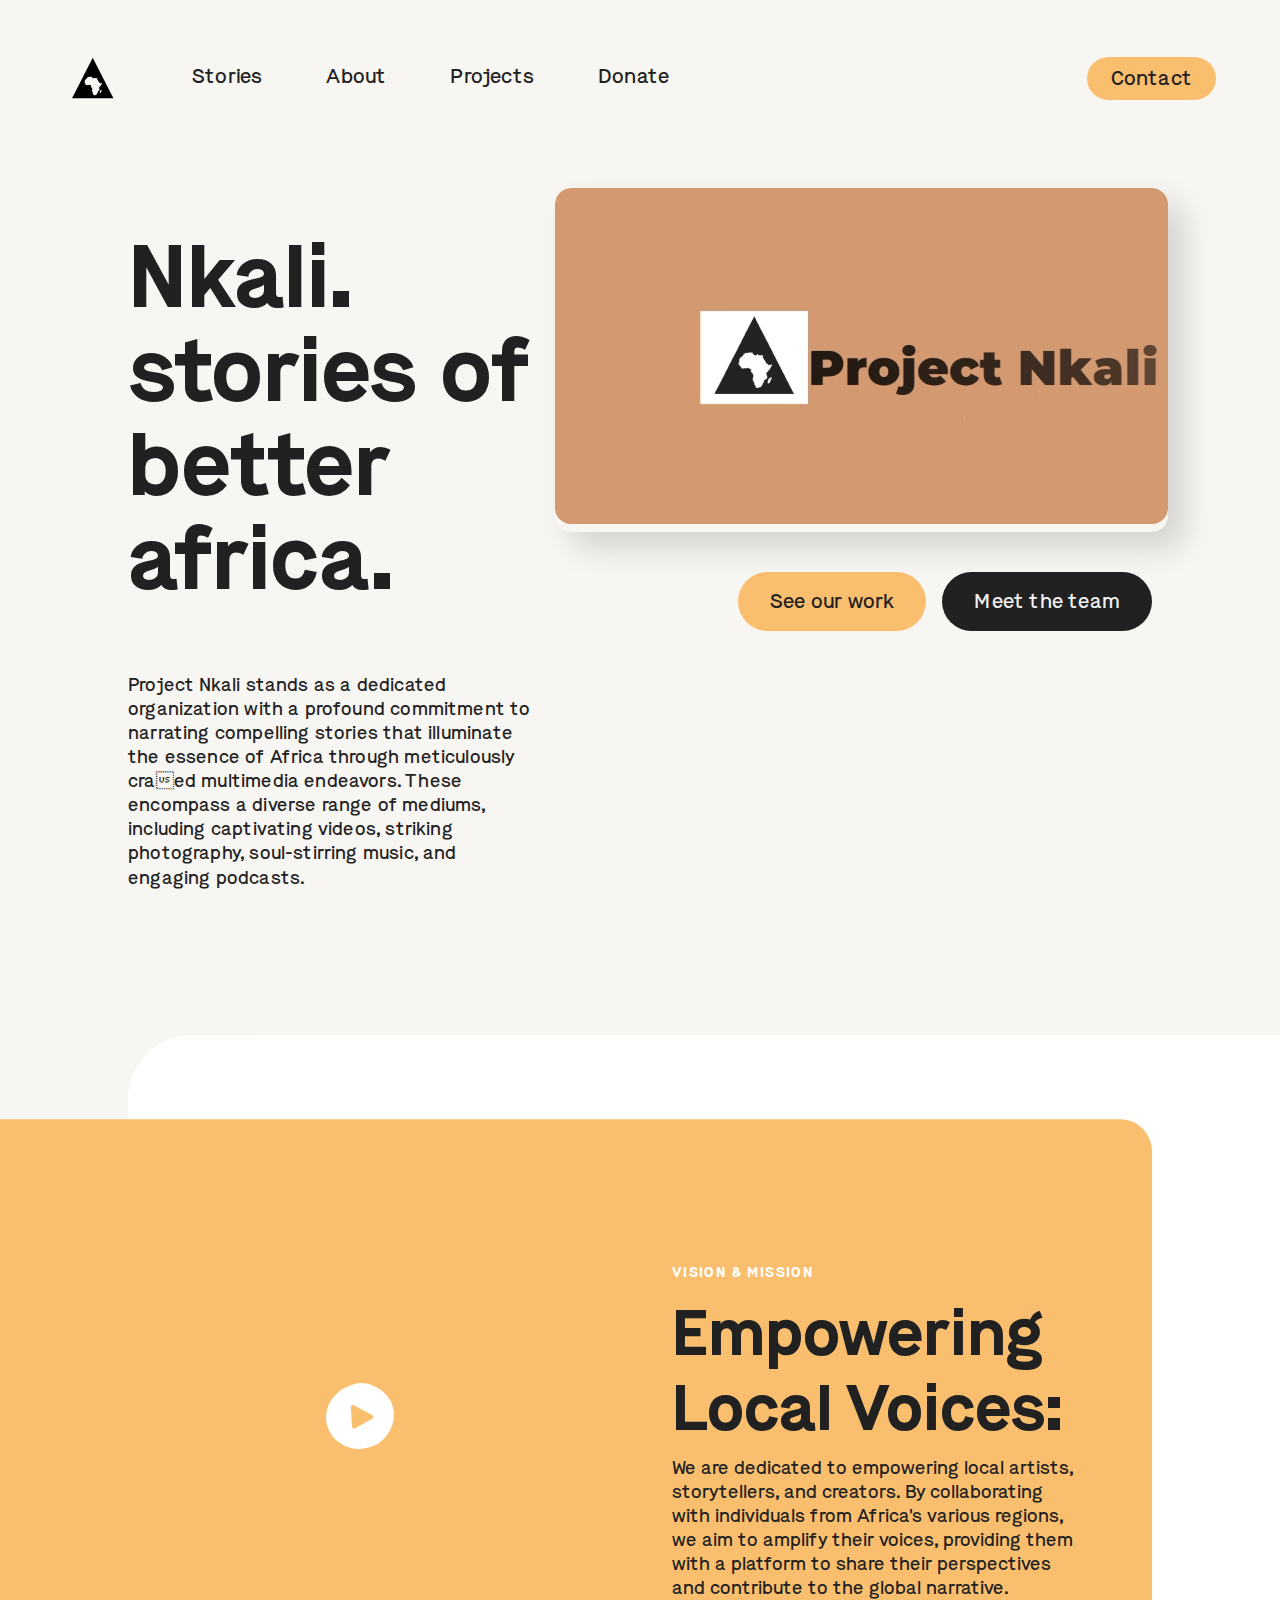
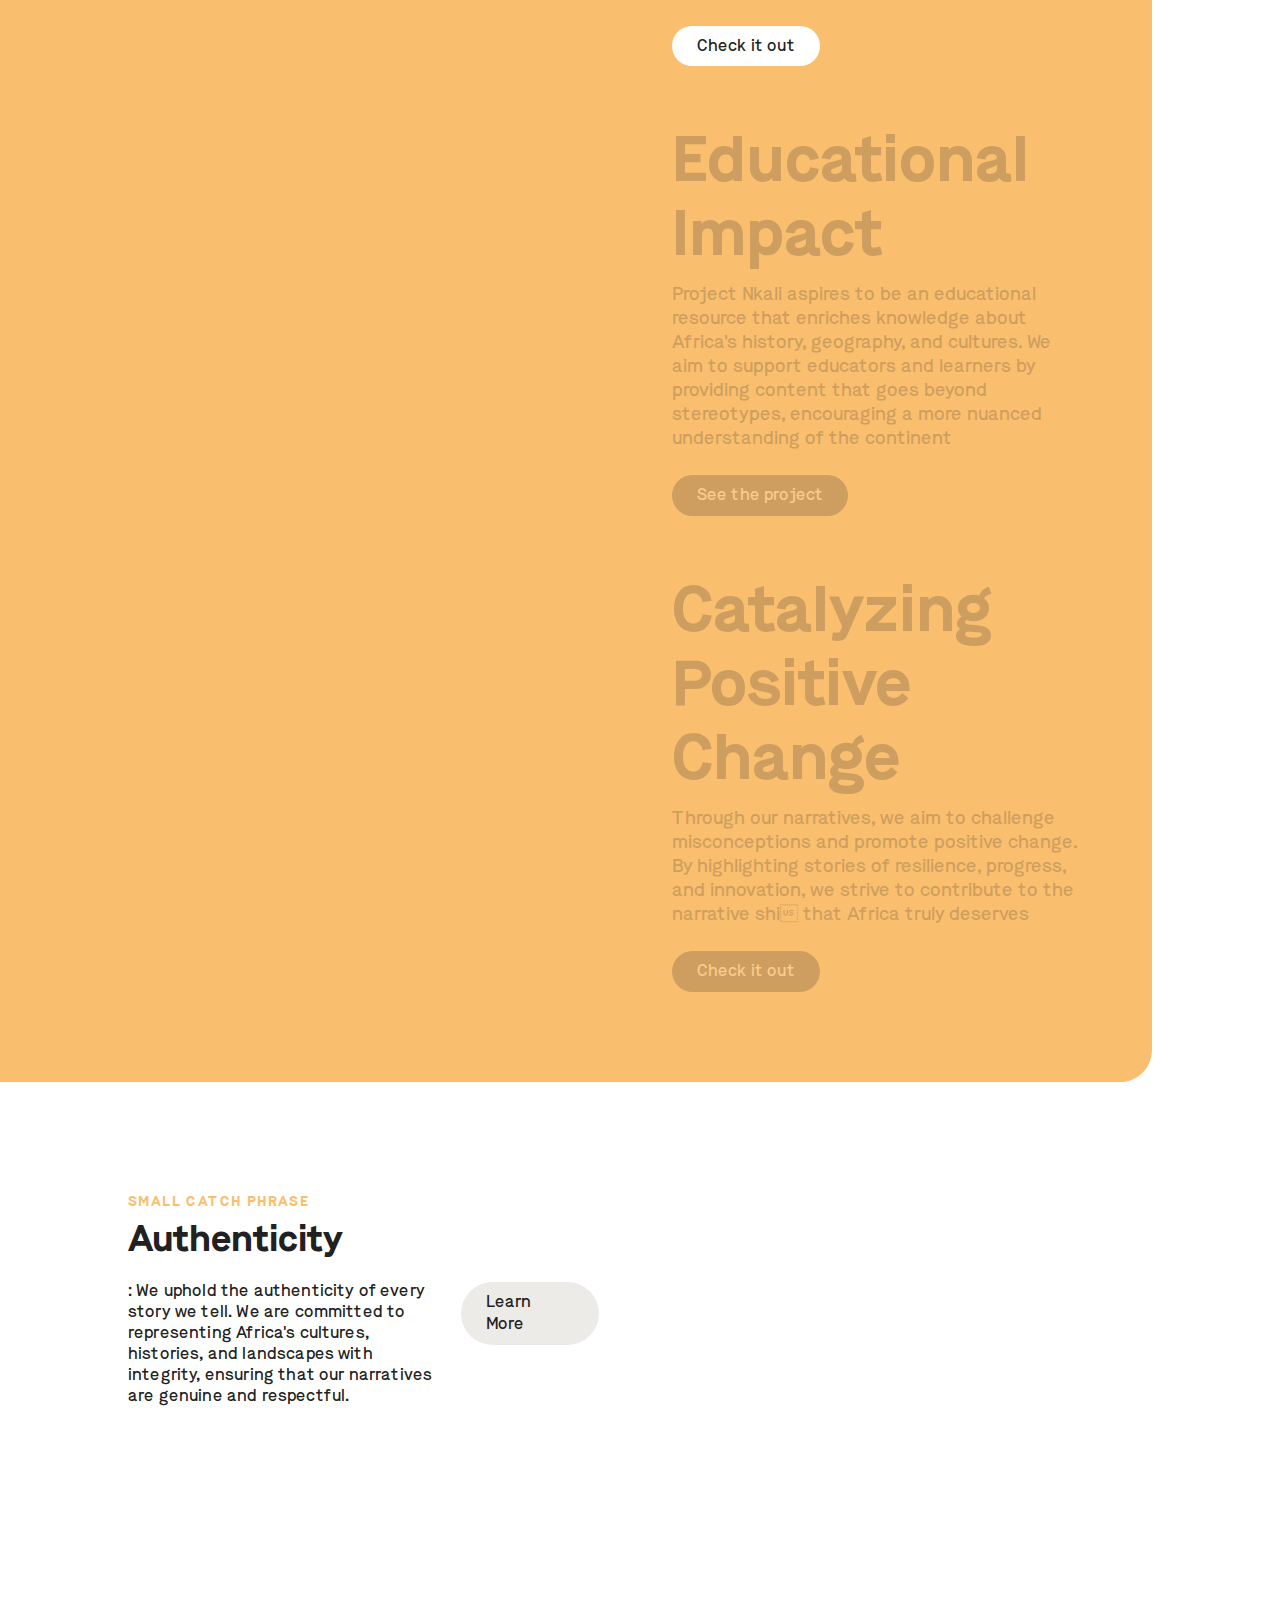
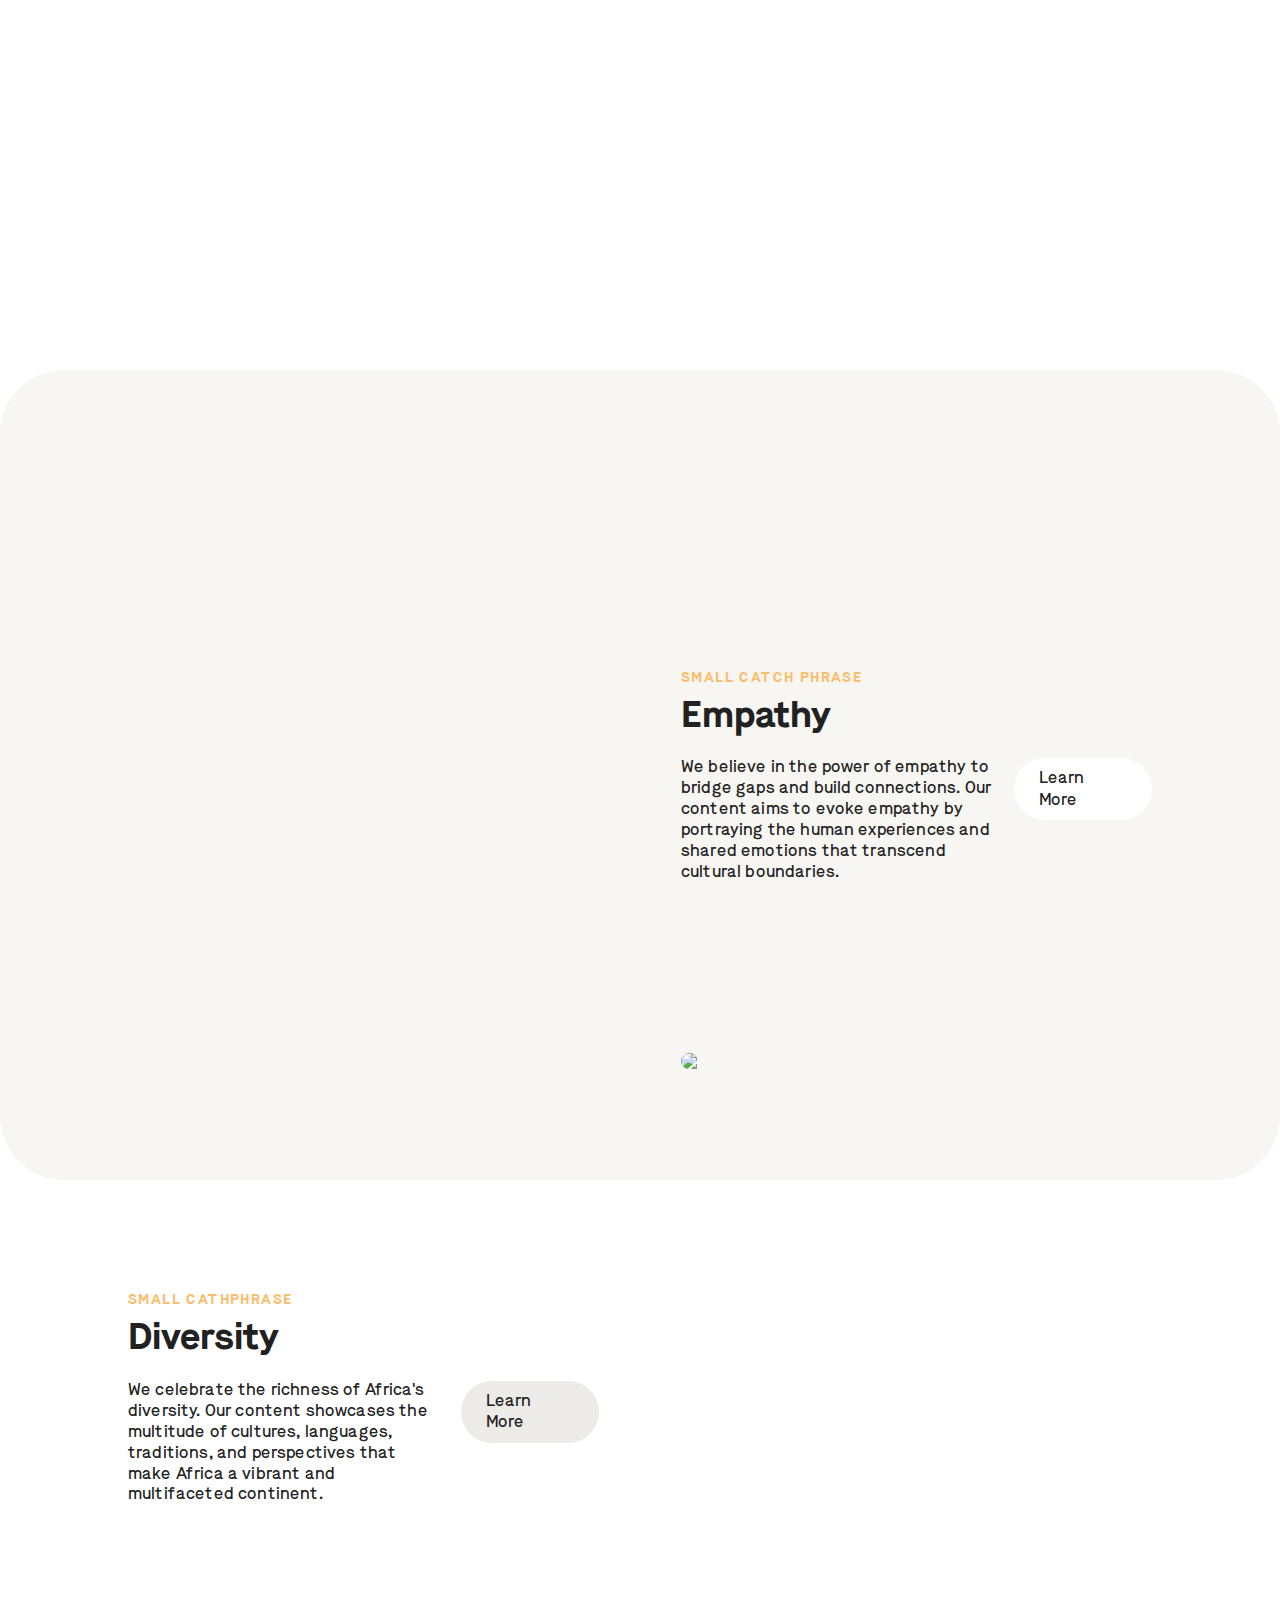
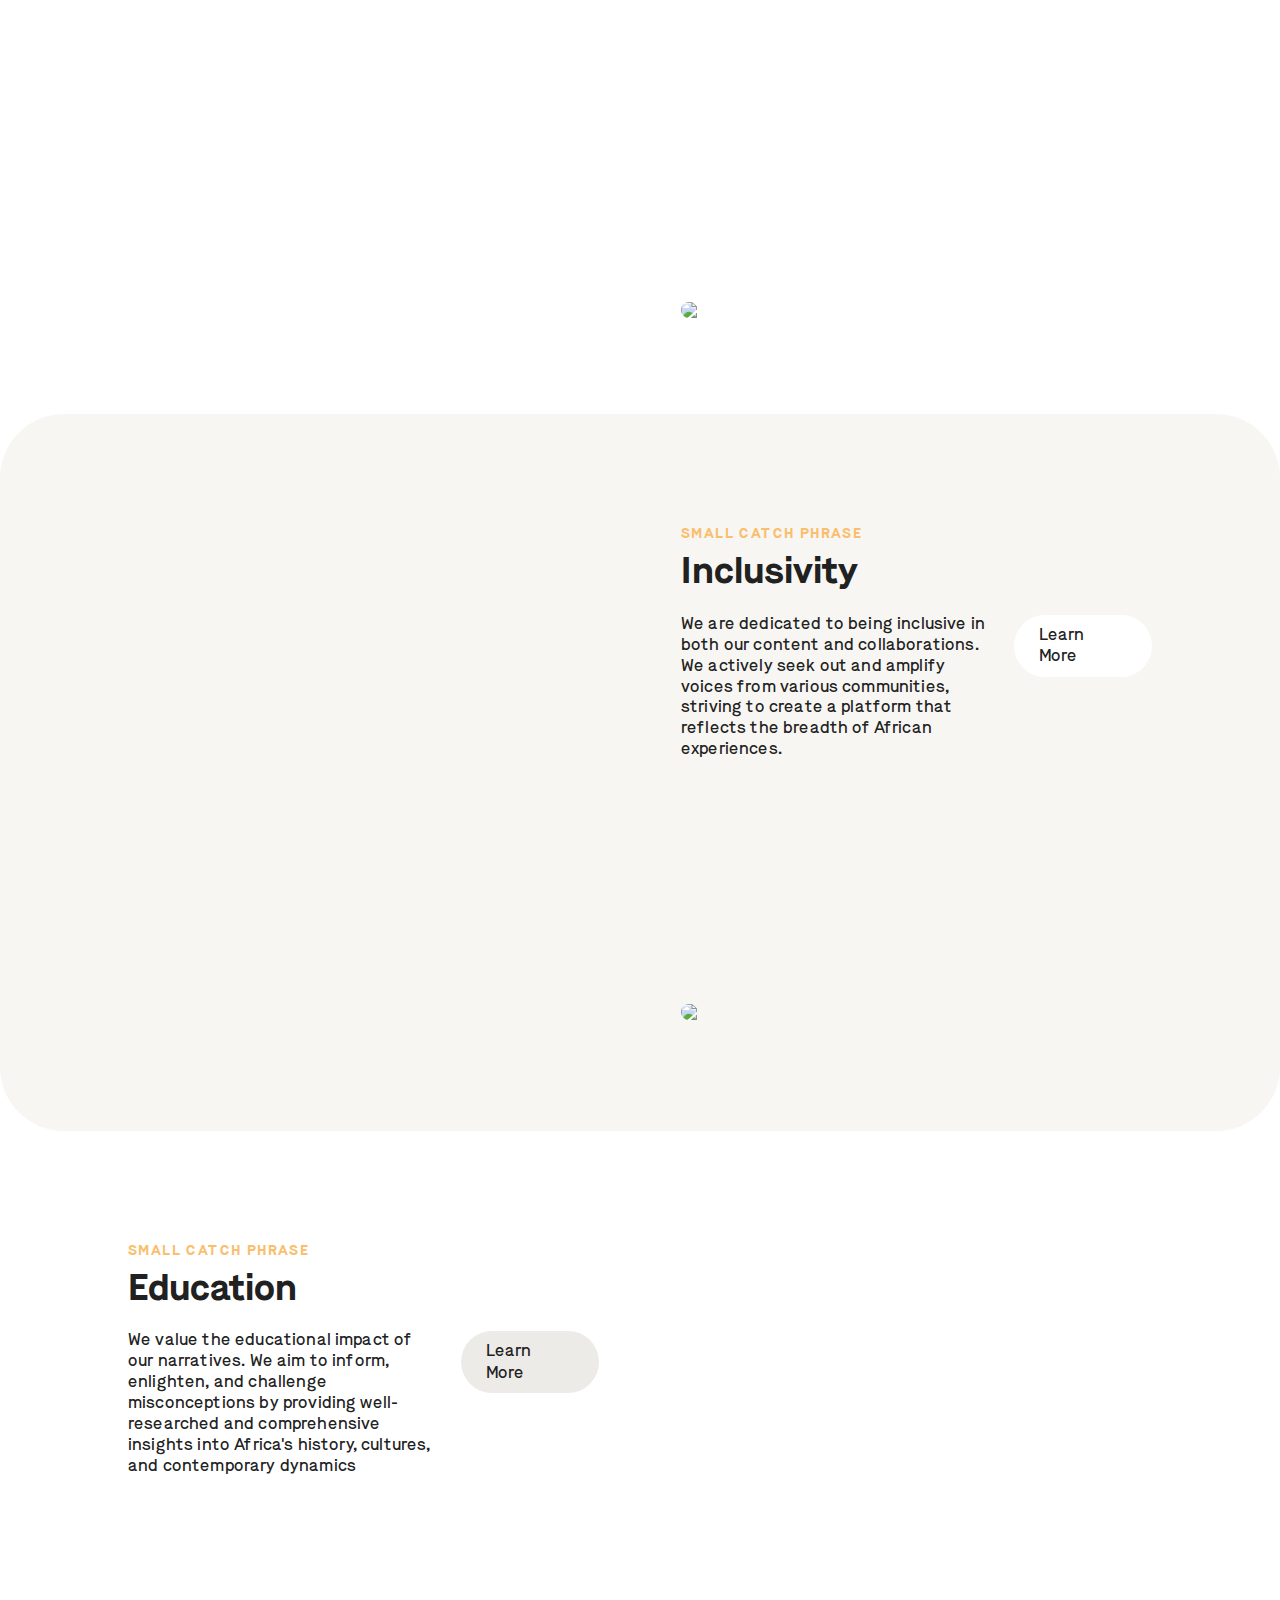
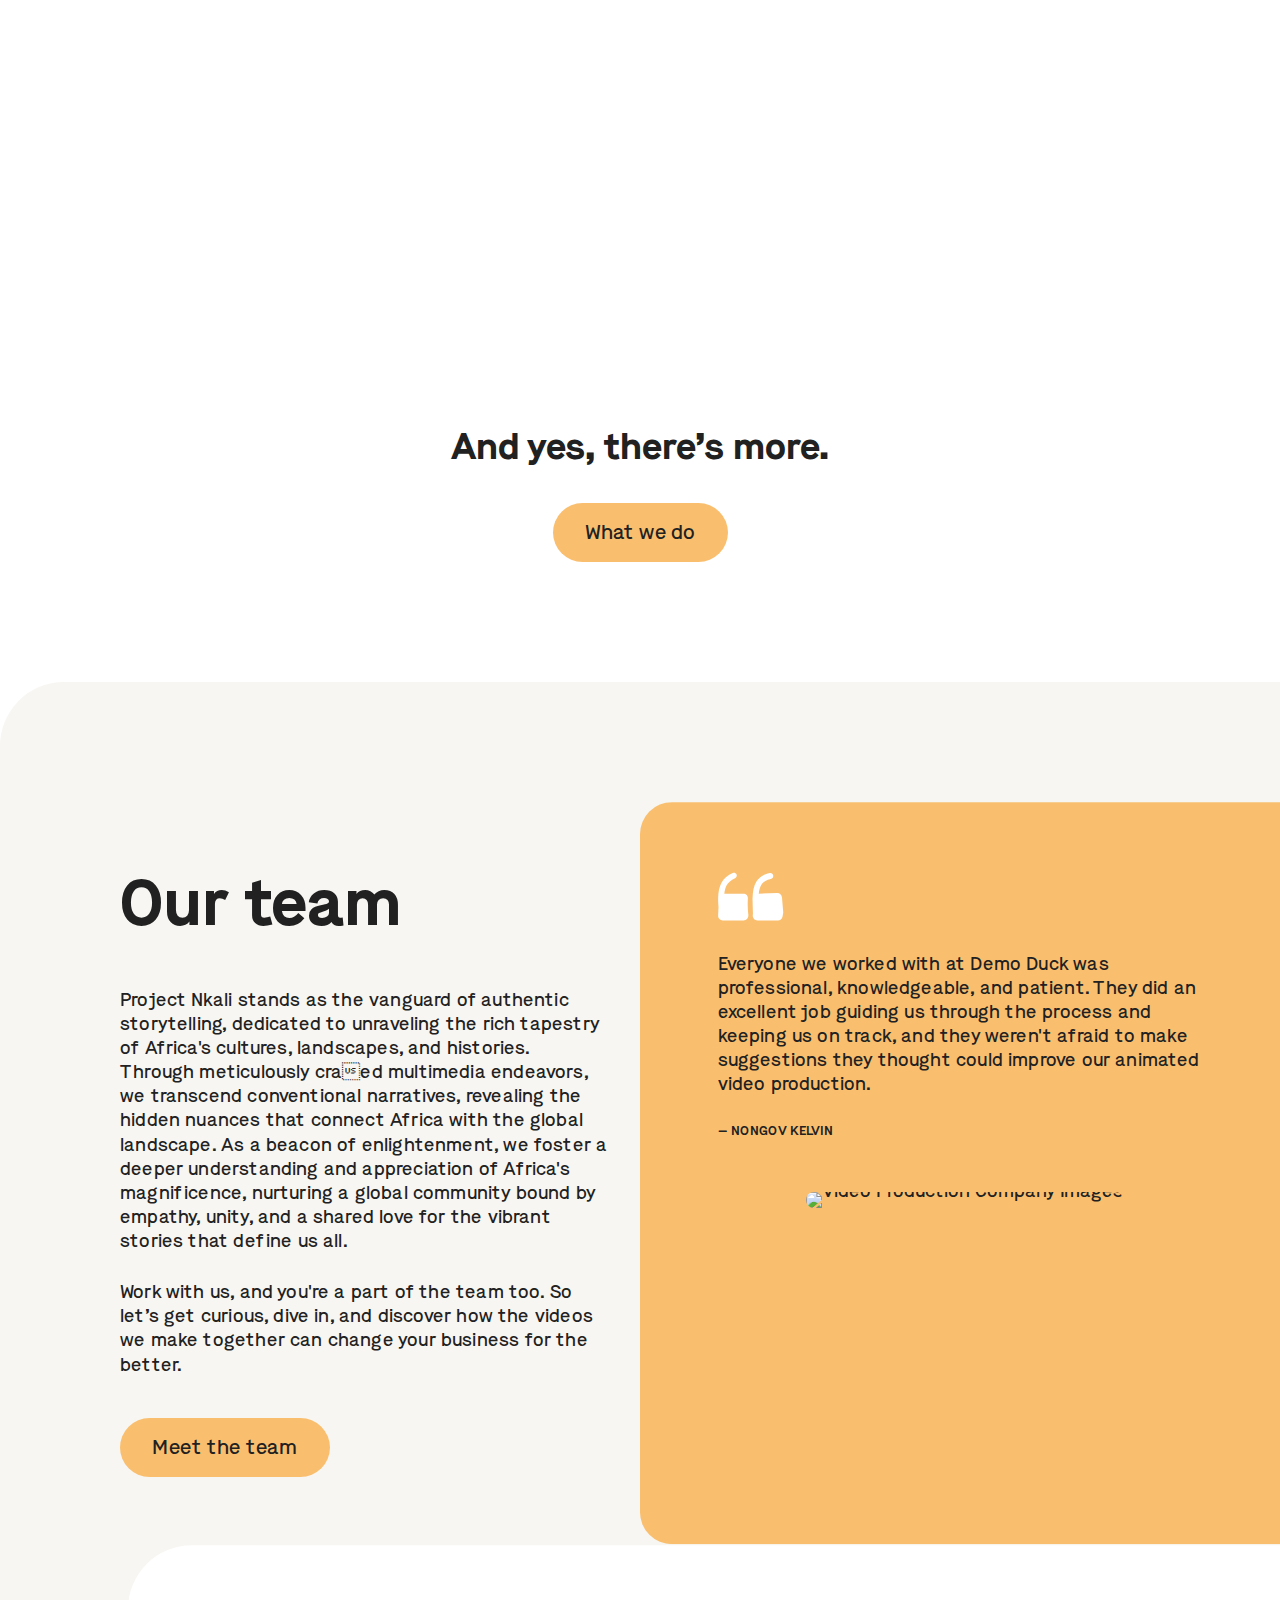
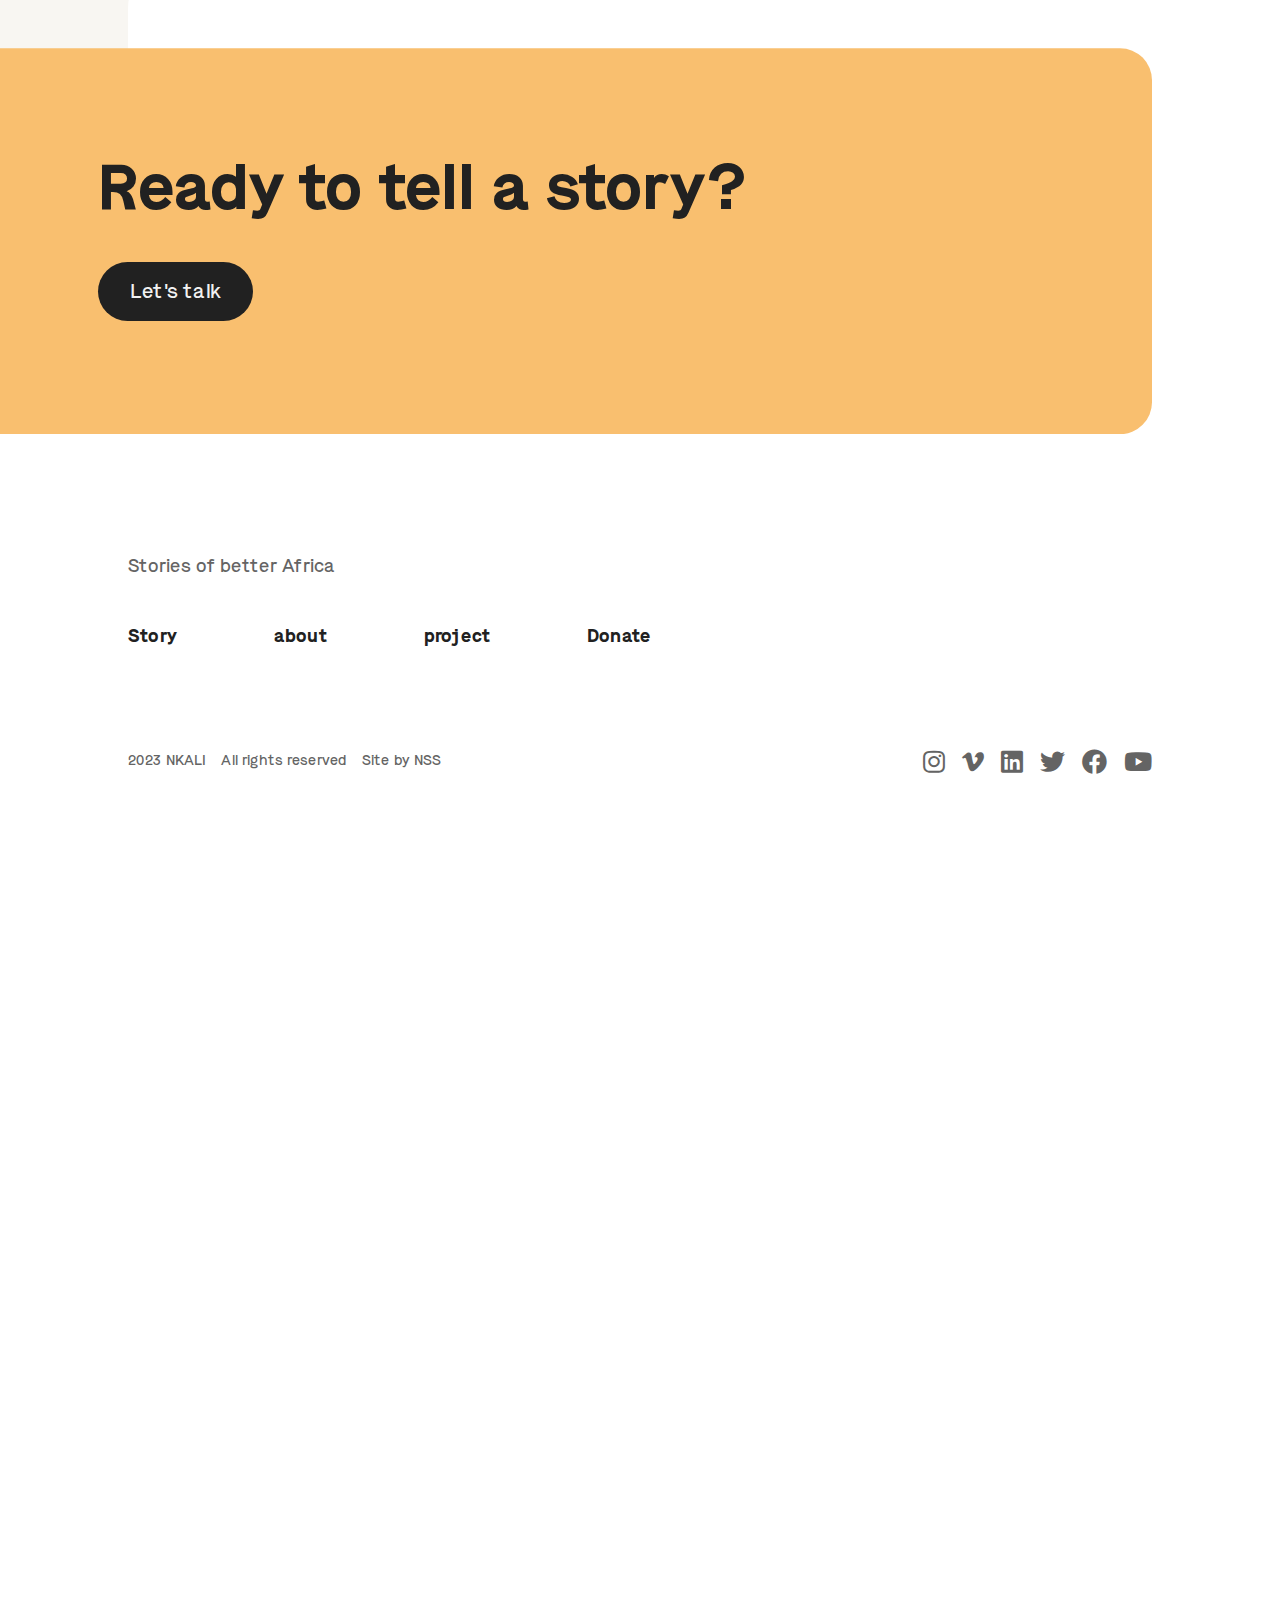
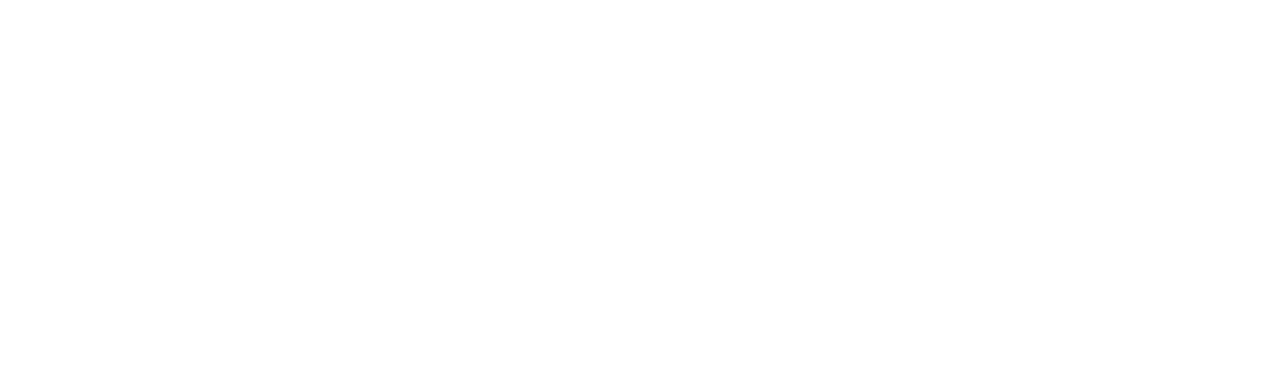
==== commit 76b76ea6: "Update index.html" ====
--- a/index.html
+++ b/index.html
@@ -10,7 +10,7 @@
 <meta property="og:locale" content="en_US">
 <meta property="og:type" content="website">
 <meta property="og:title" content="story telling for better Africa">
-<meta property="og:description" content="We're an explainer video production company specializing in animated explainer videos, demo videos, product videos, and other corporate video content.">
+<meta property="og:description" content="storytelling for better africa.">
 <meta property="og:url" content="index.html">
 <meta property="og:site_name" content="Demo Duck">
 <meta property="article:publisher" content="https://www.facebook.com/">
@@ -966,4 +966,4 @@
 <script src="js/index_1.js" id="wpcf7-recaptcha-js" type="a019e2c1ad985b65a0c96d28-text/javascript"></script>
 <script src="js/rocket-loader.min.js" data-cf-settings="a019e2c1ad985b65a0c96d28-|49" defer=""></script>
 
-</body></html>+</body></html>
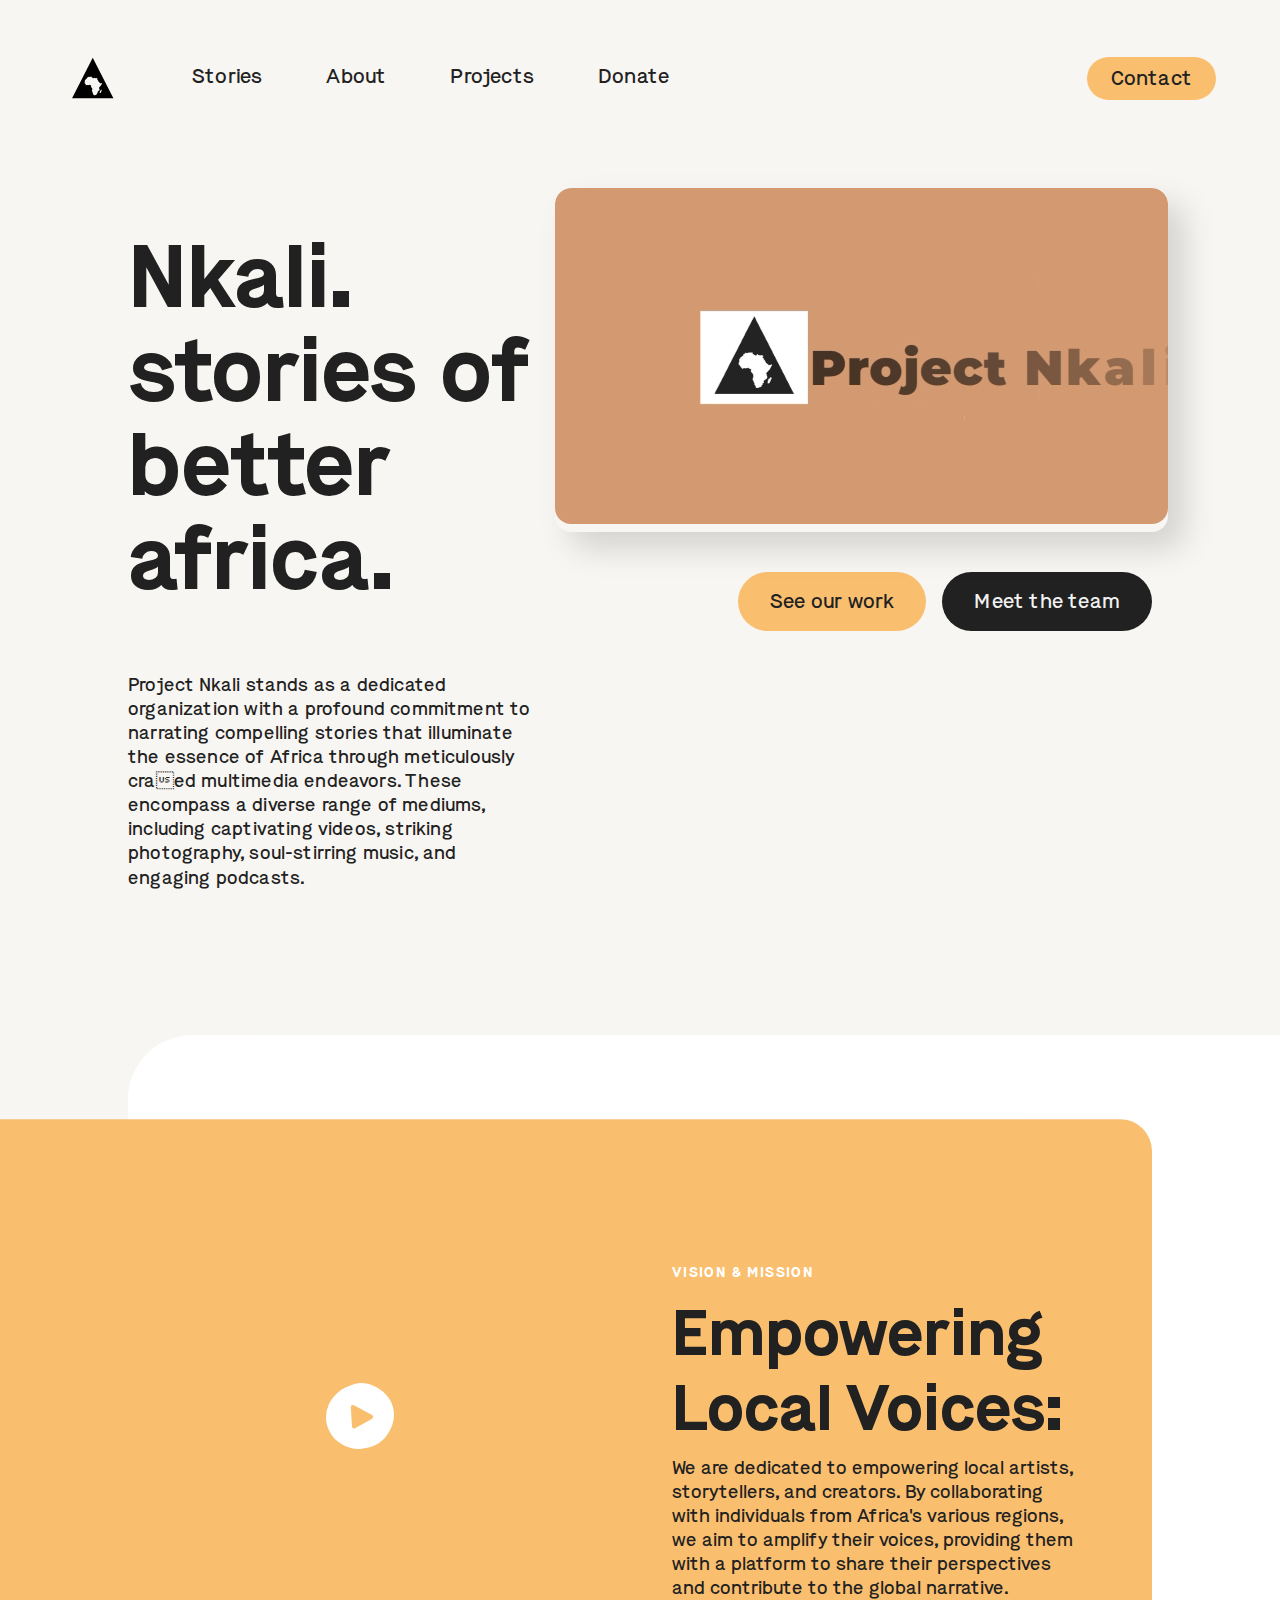
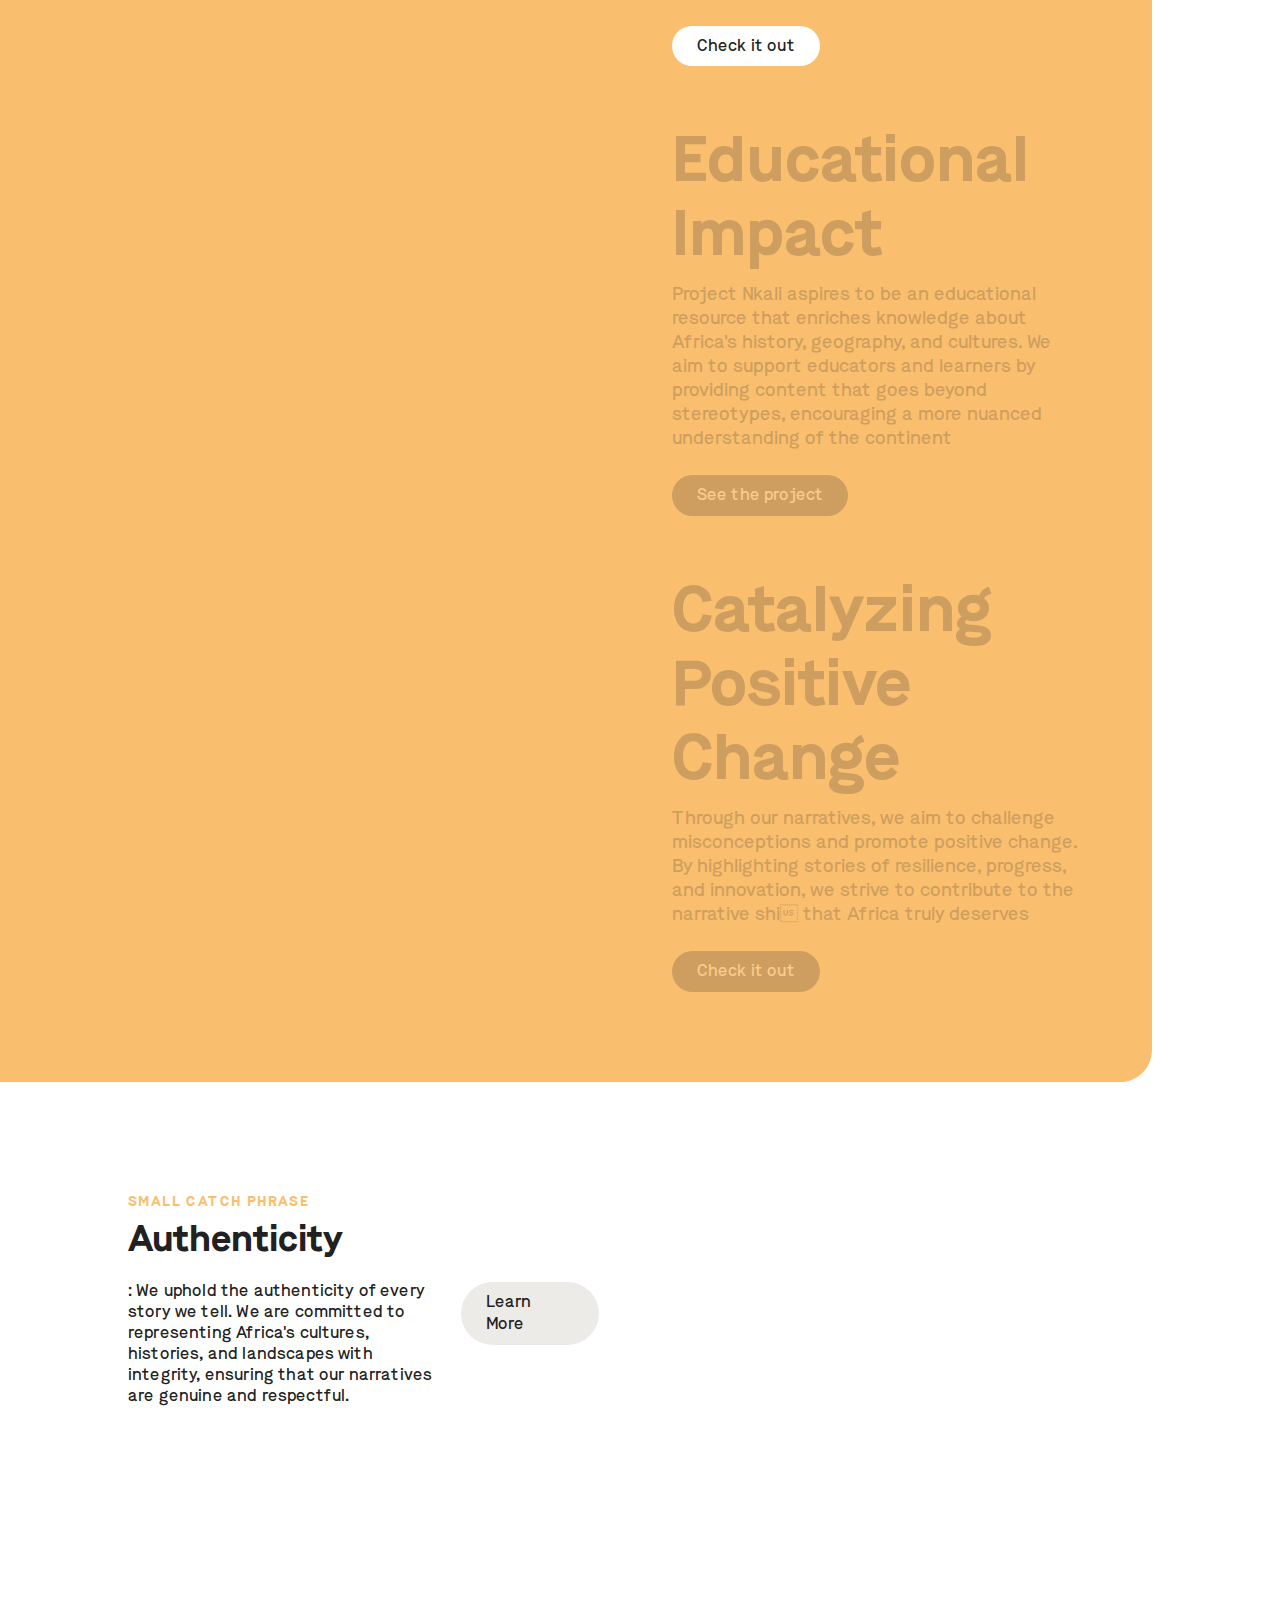
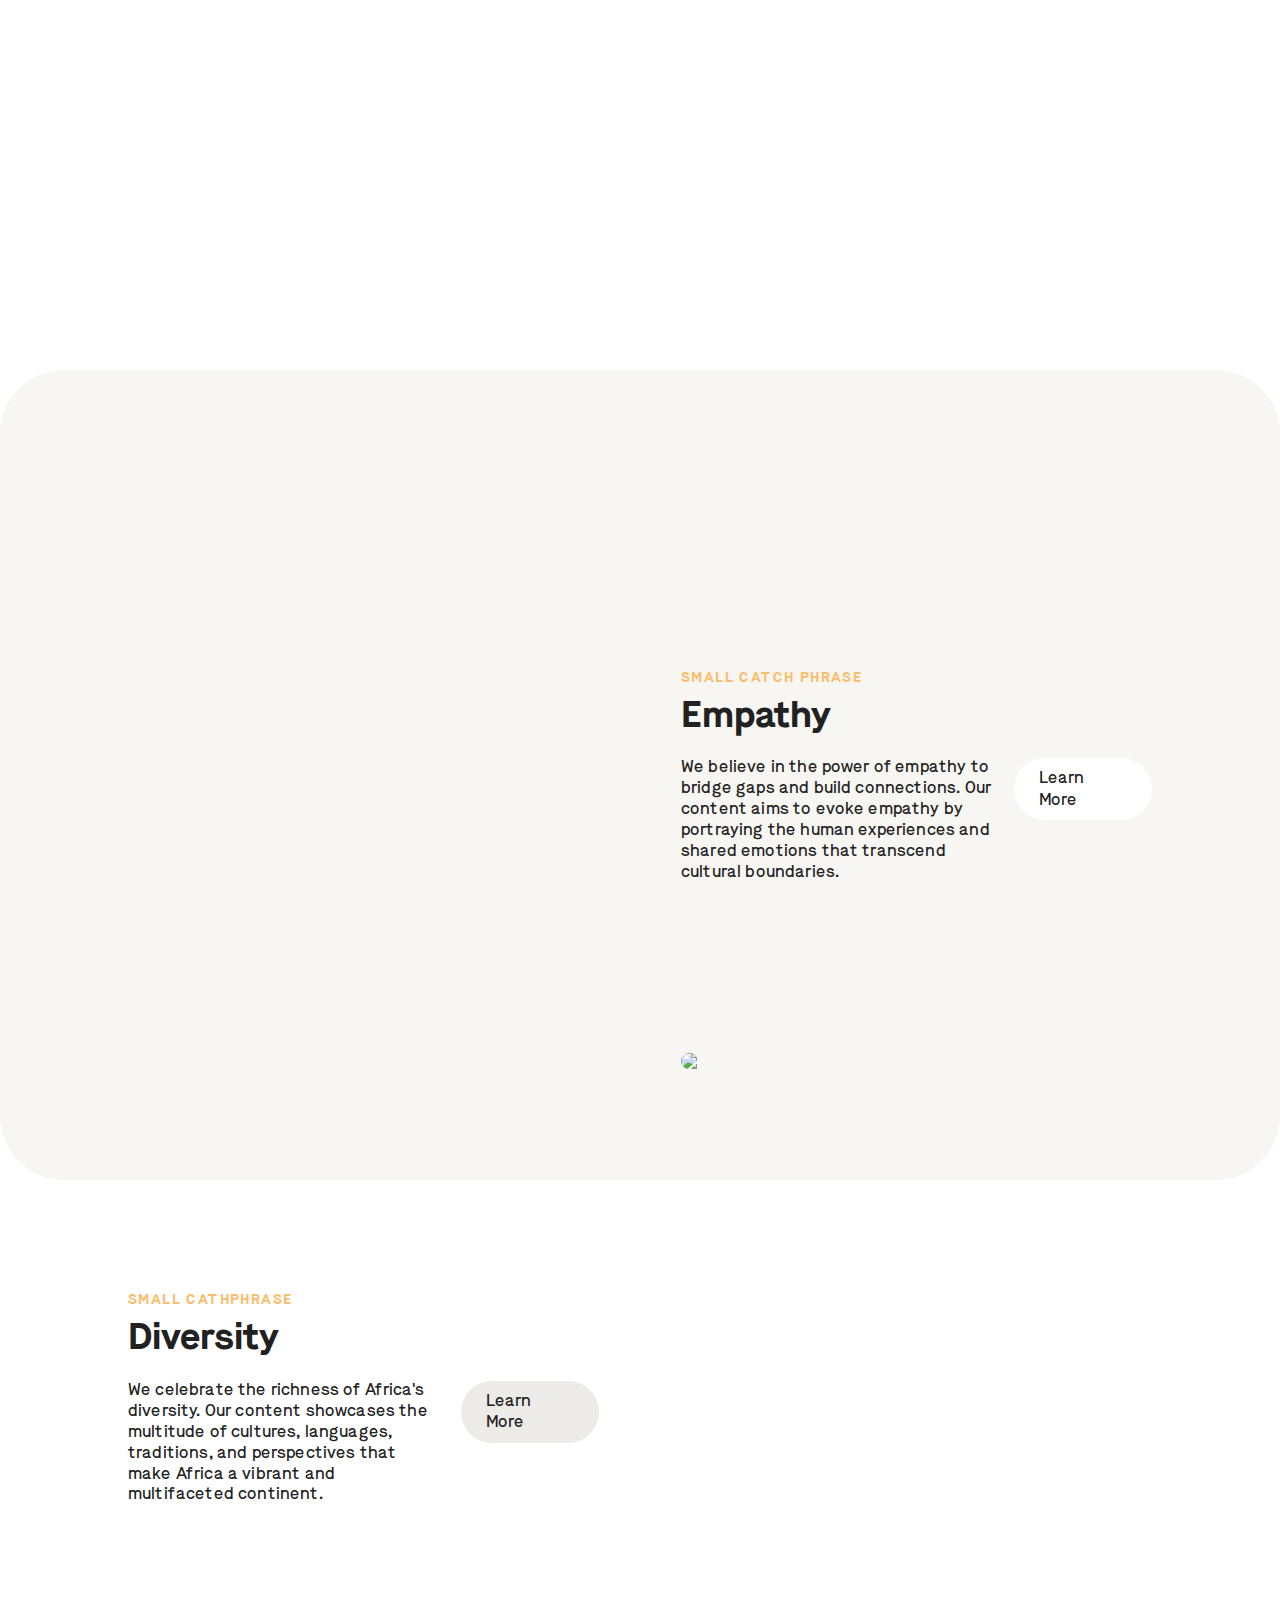
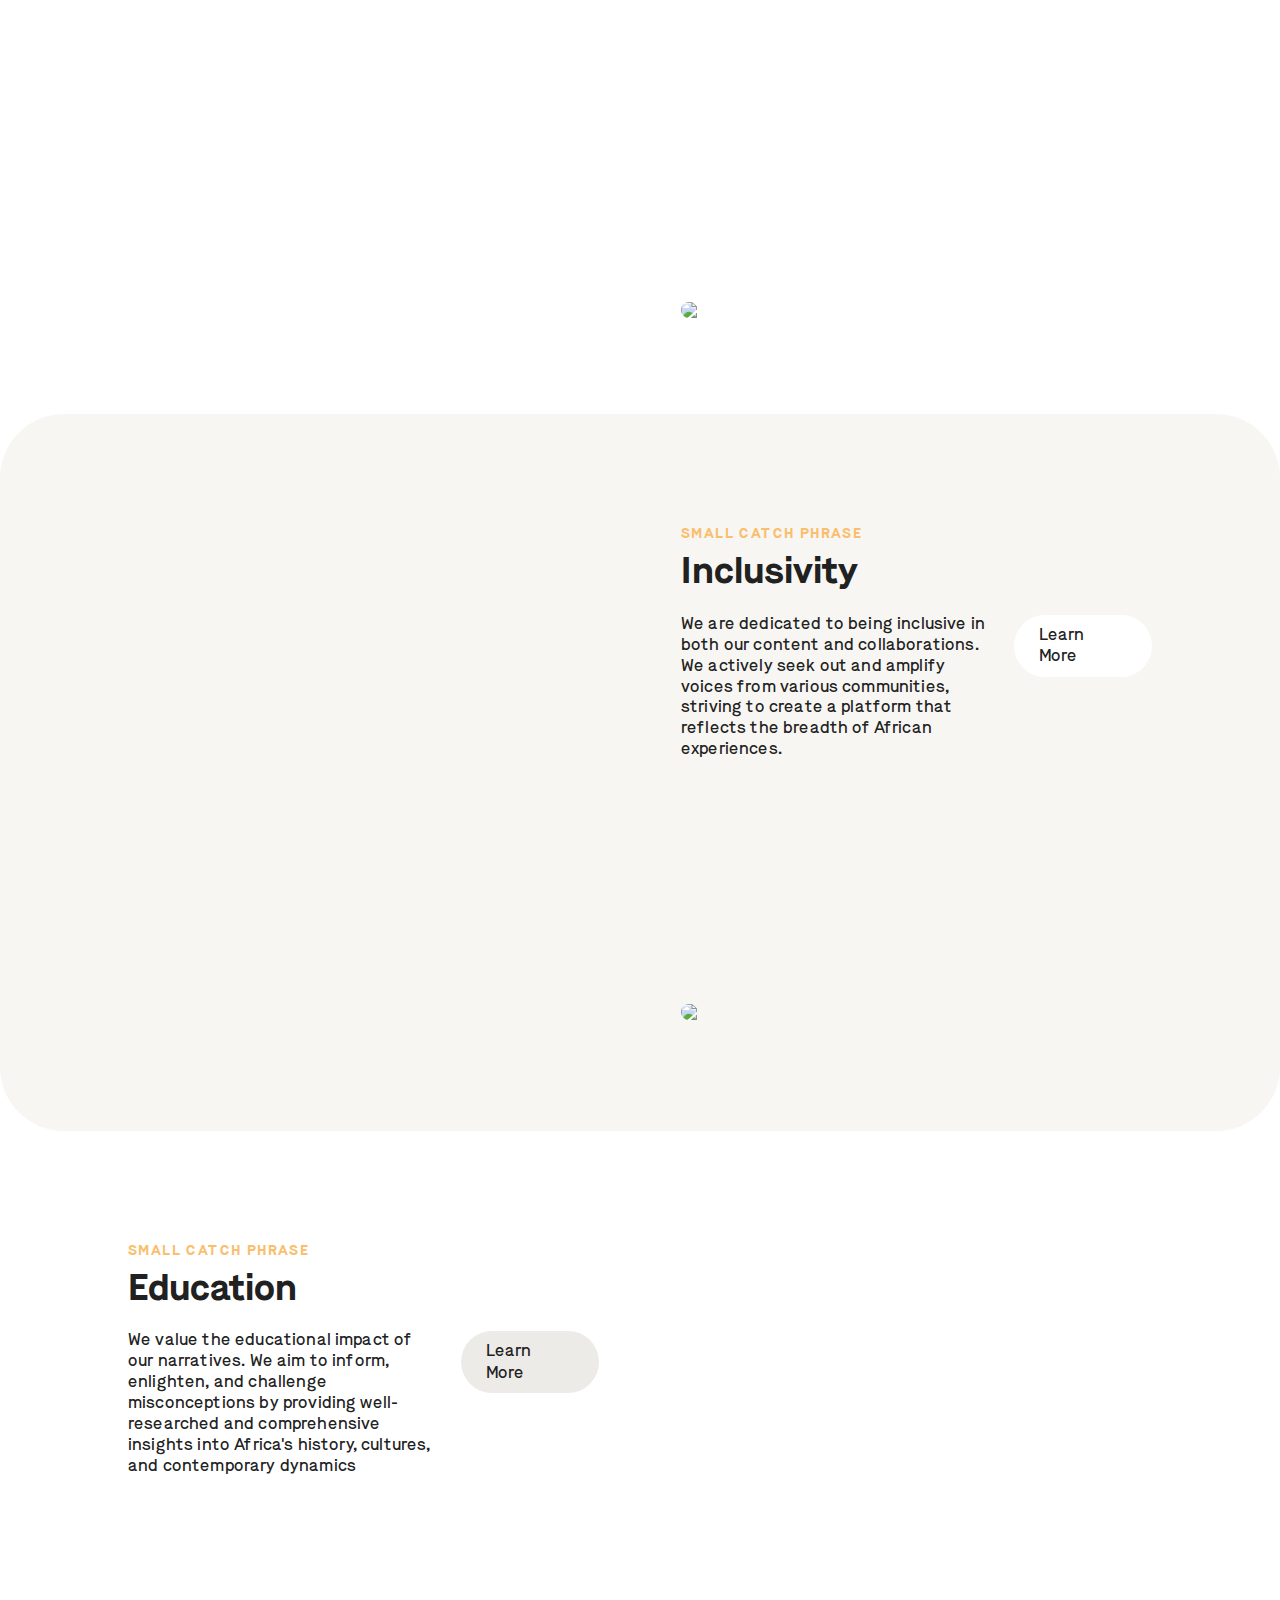
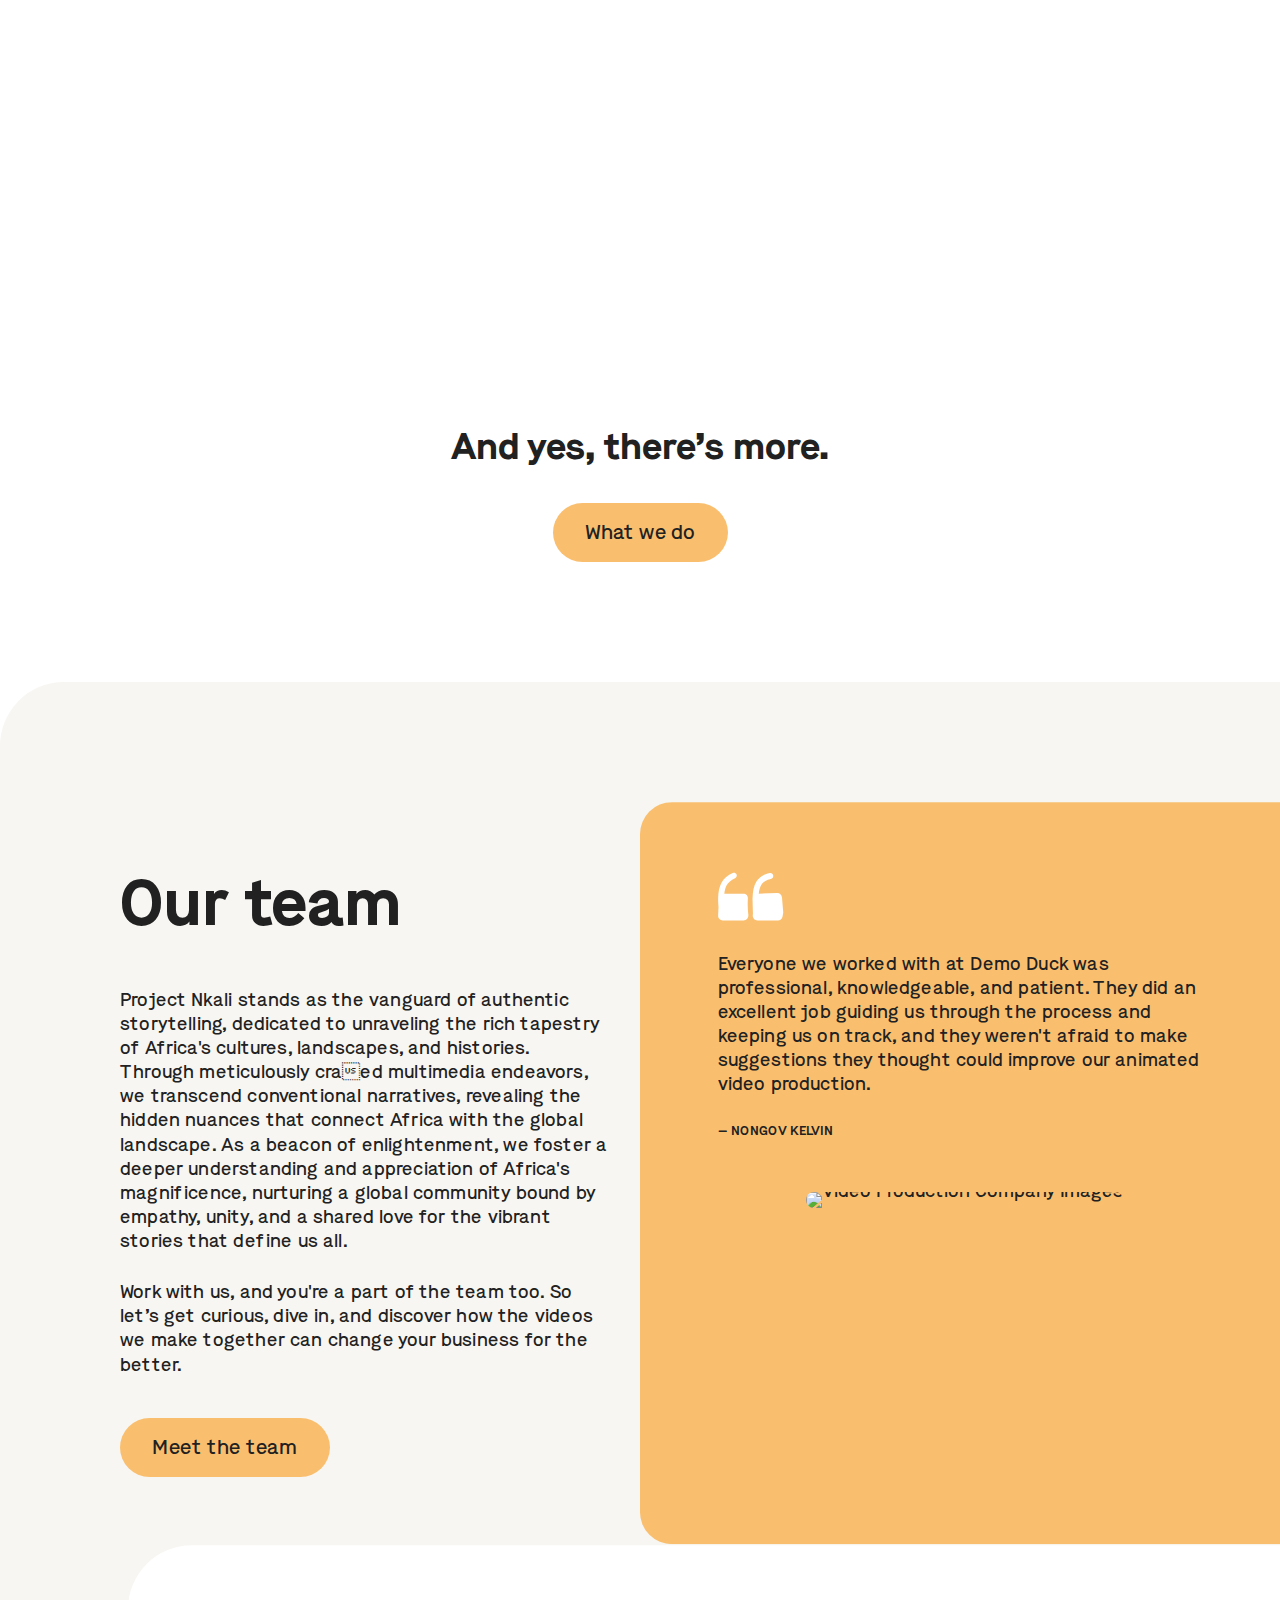
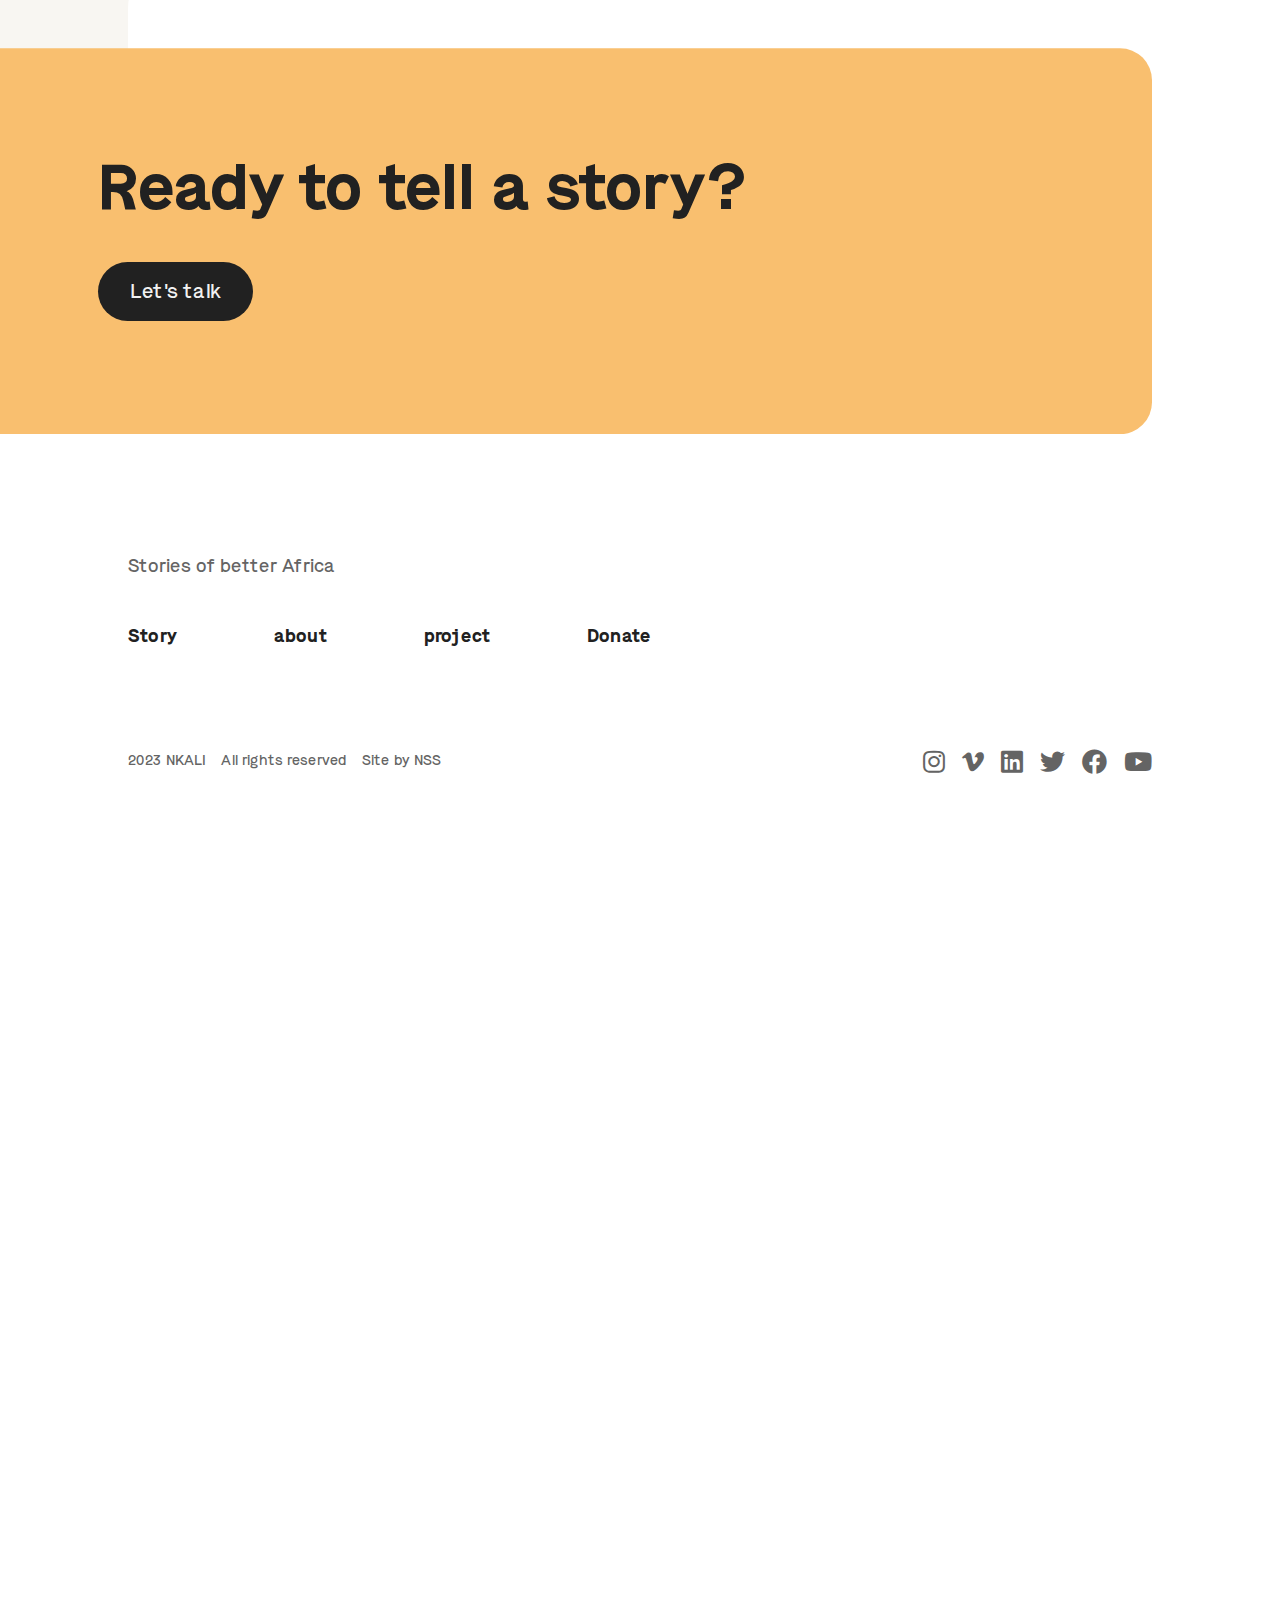
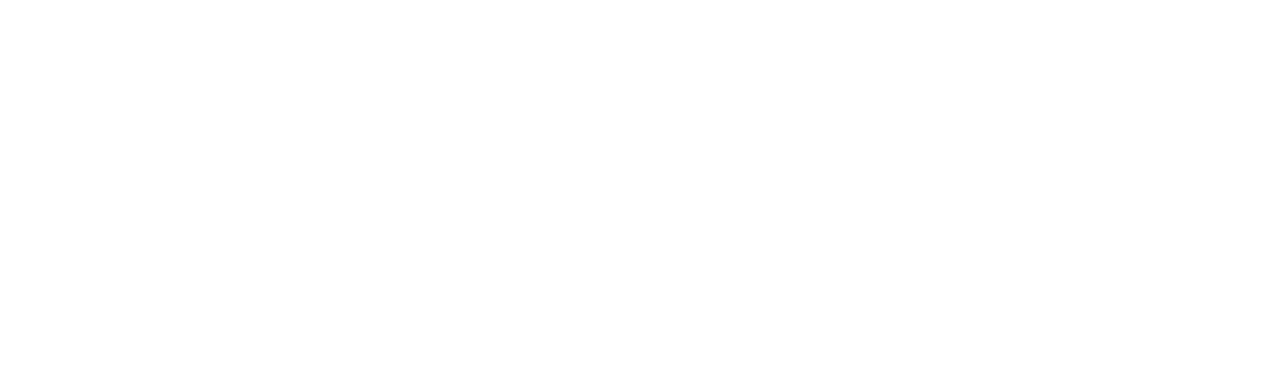
==== commit f7f8fbf6: "Update index.html" ====
--- a/index.html
+++ b/index.html
@@ -12,7 +12,7 @@
 <meta property="og:title" content="story telling for better Africa">
 <meta property="og:description" content="storytelling for better africa.">
 <meta property="og:url" content="index.html">
-<meta property="og:site_name" content="Demo Duck">
+<meta property="og:site_name" content="Nkali>
 <meta property="article:publisher" content="https://www.facebook.com/">
 <meta property="article:modified_time" content="2023-10-03T20:08:12+00:00">
 <meta property="og:image" content="images/blogo.jpg">
